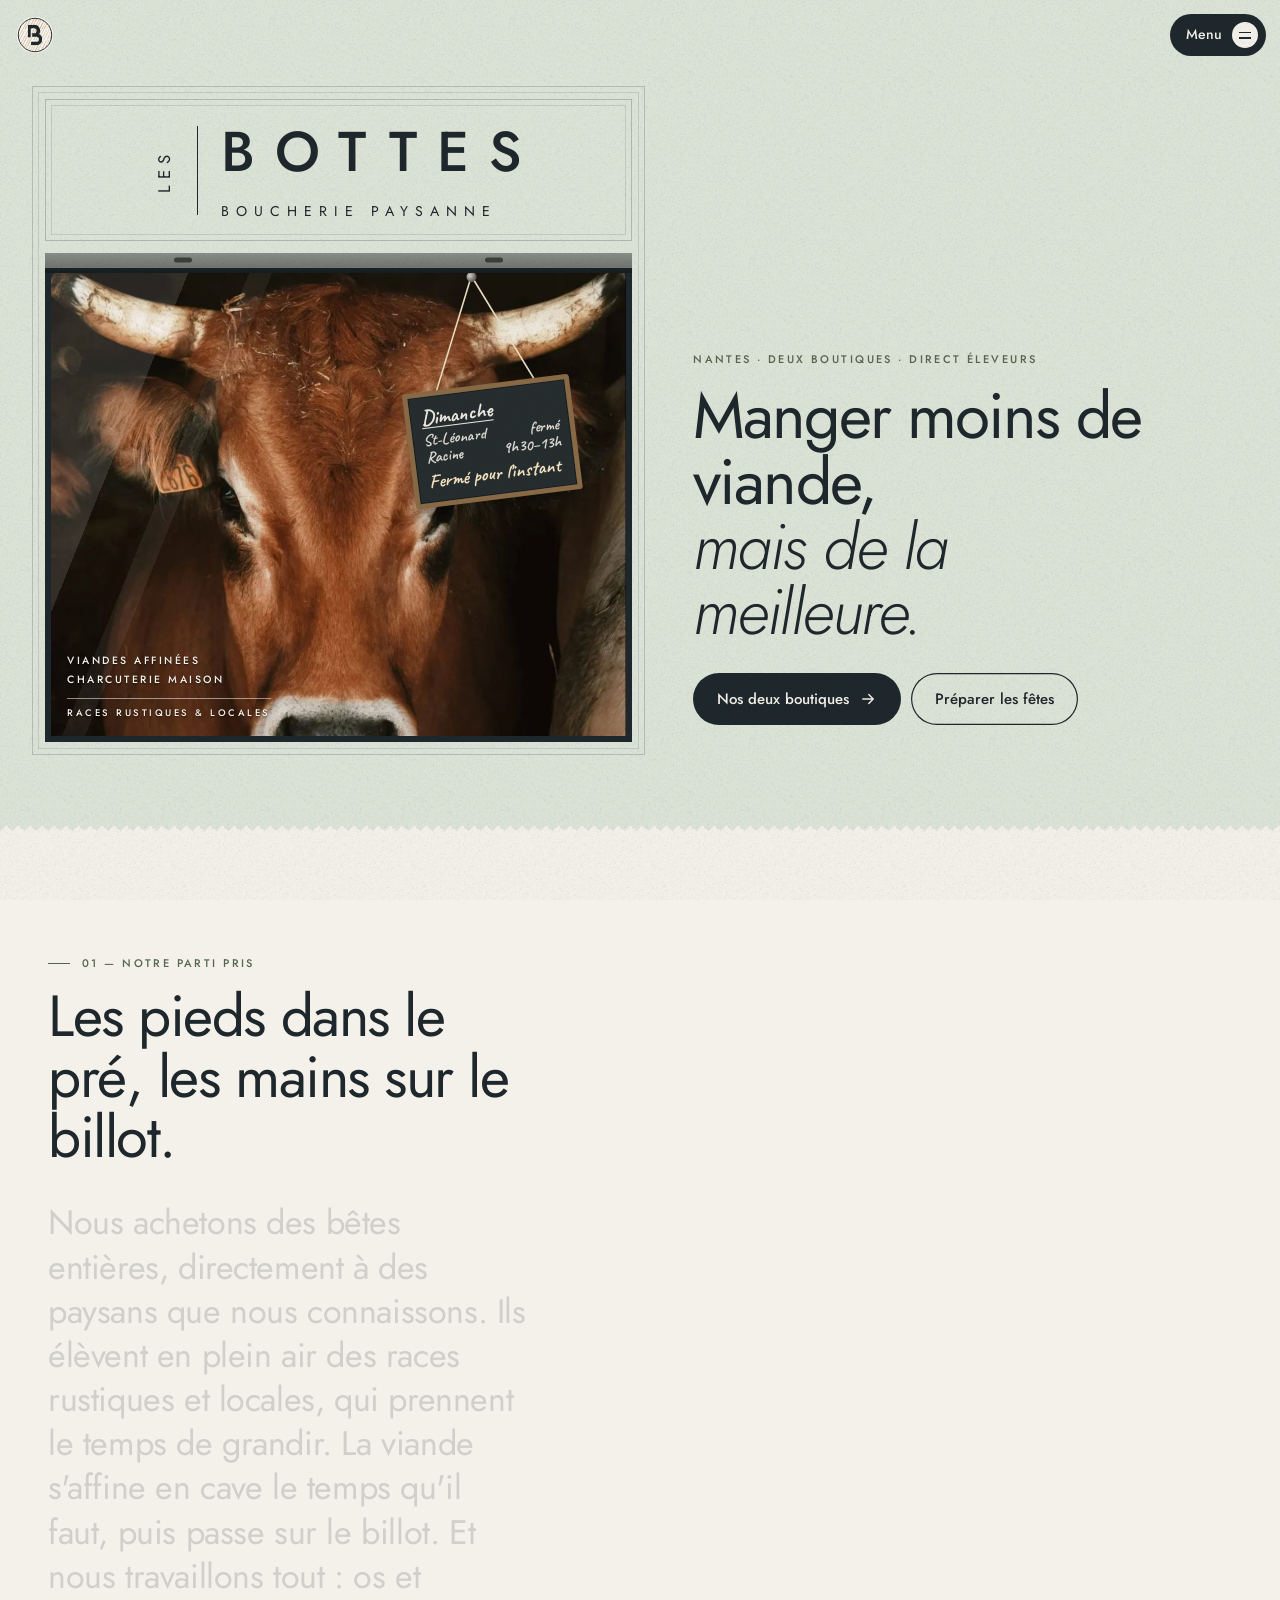
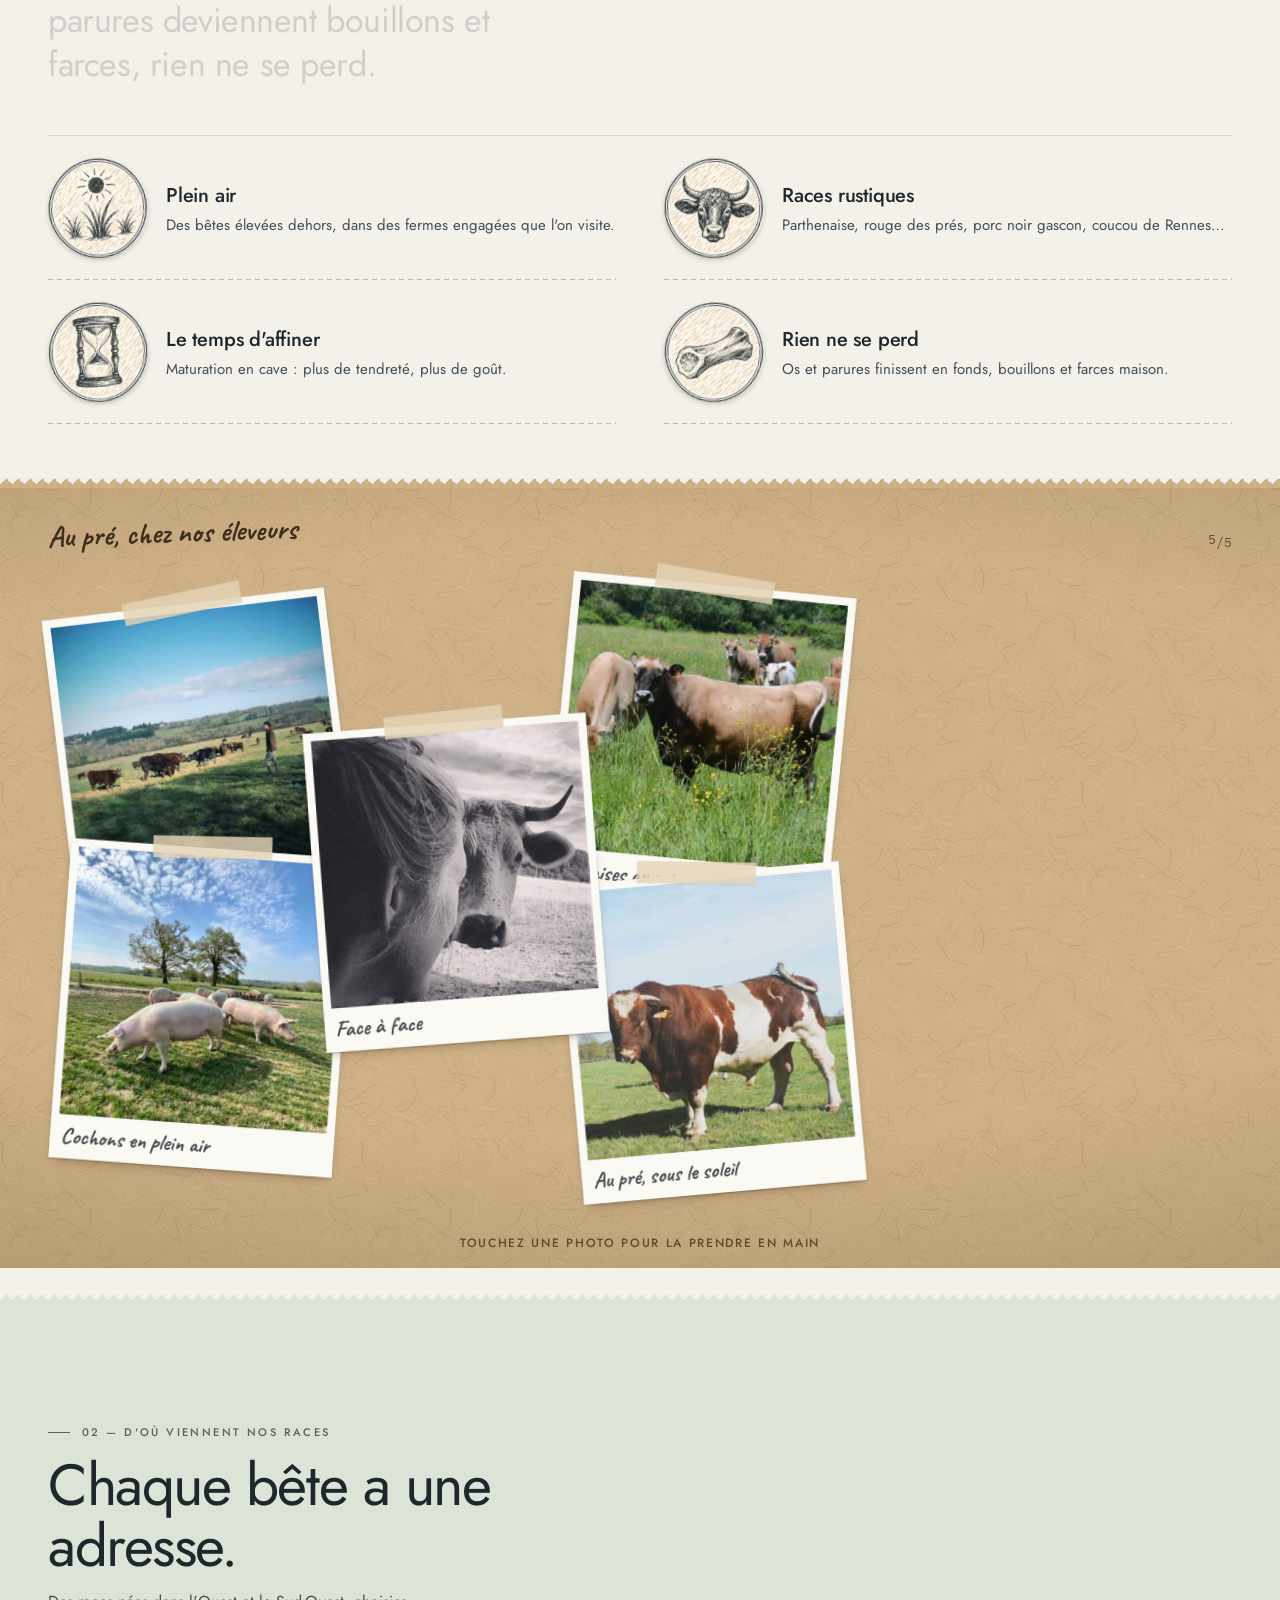
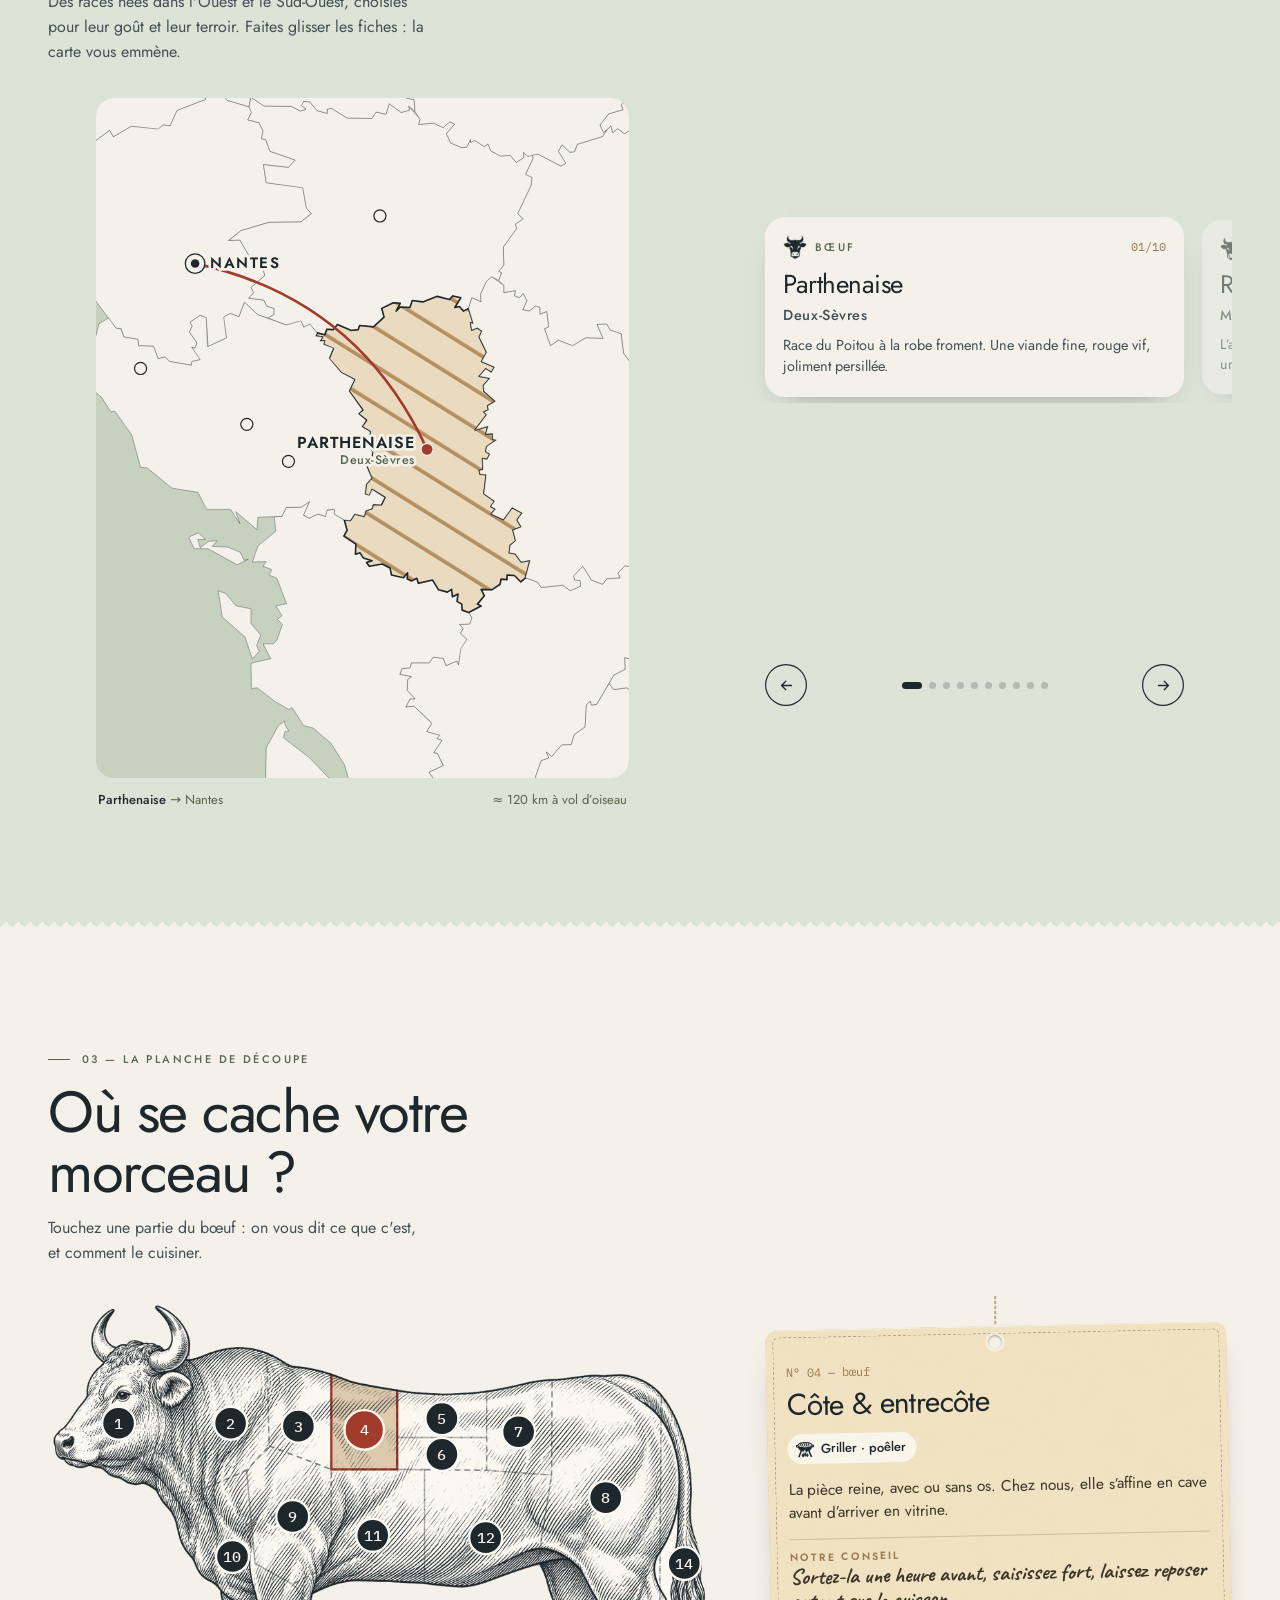
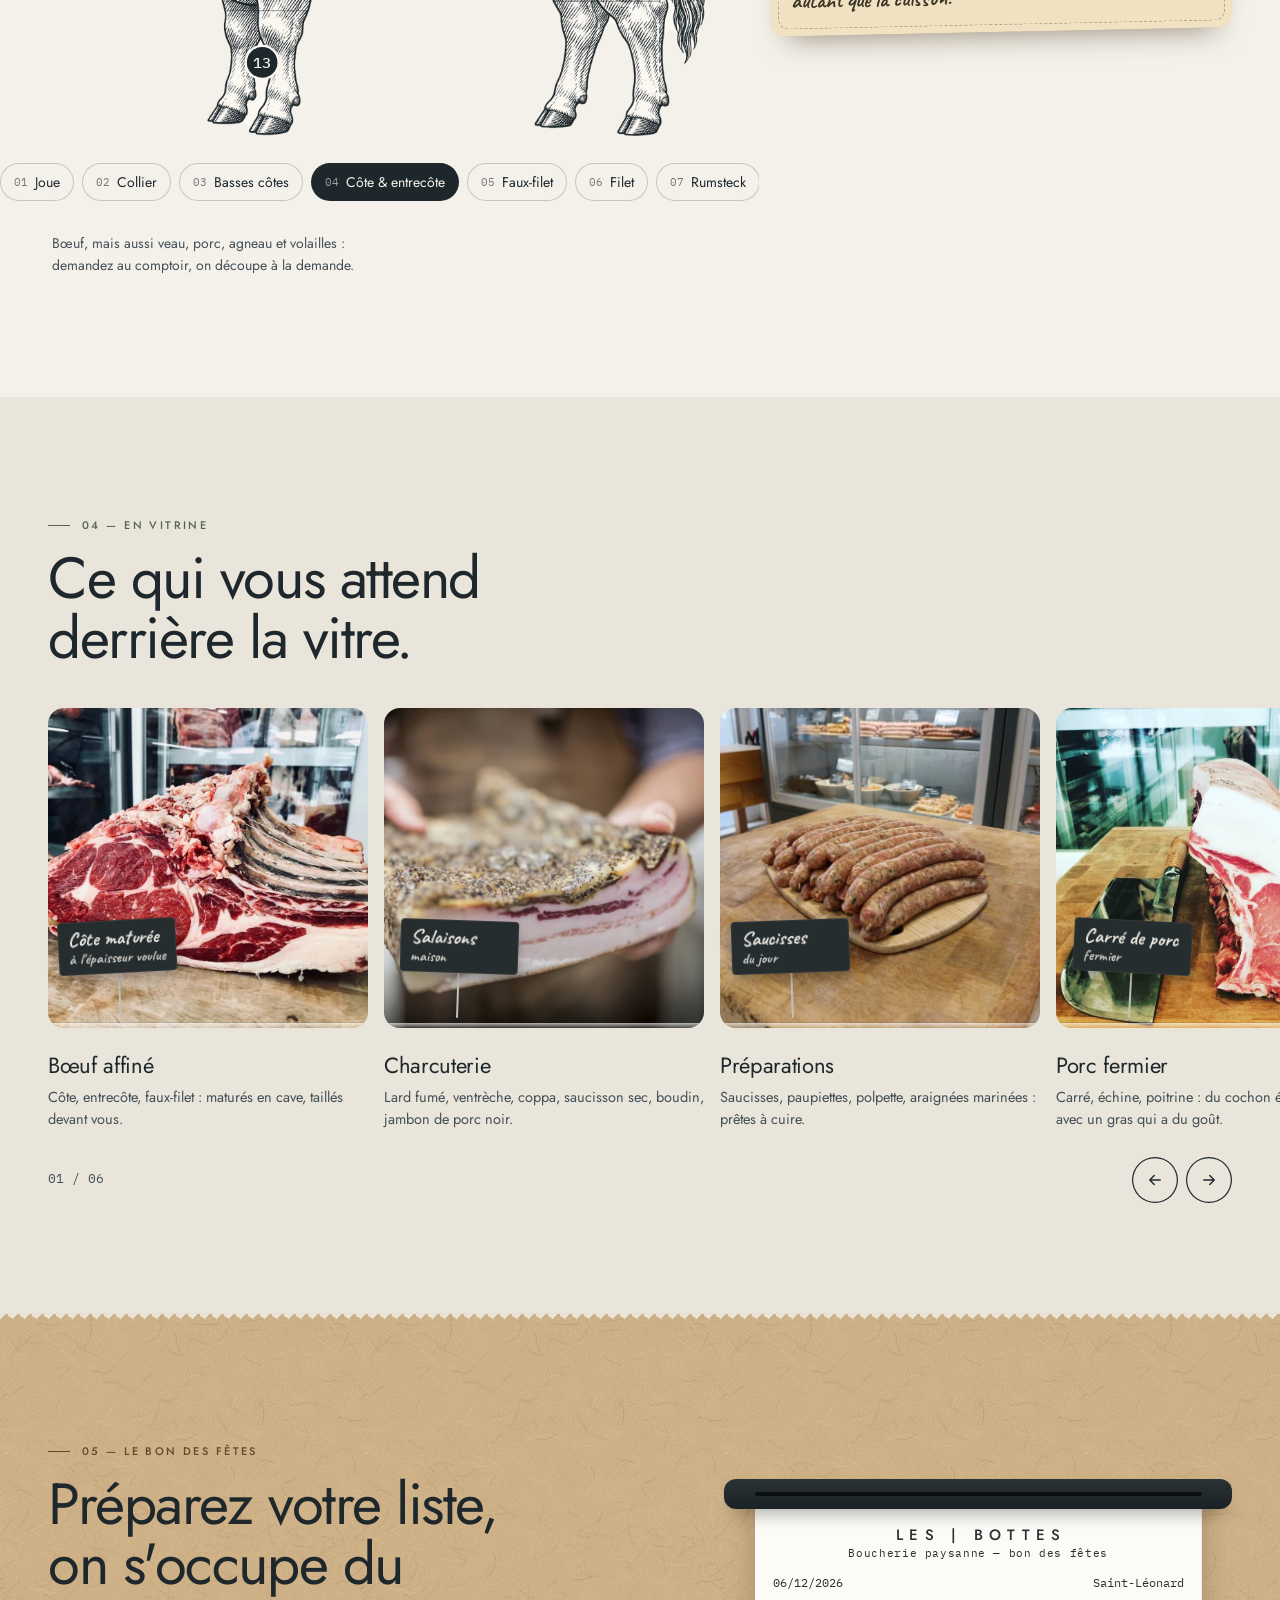
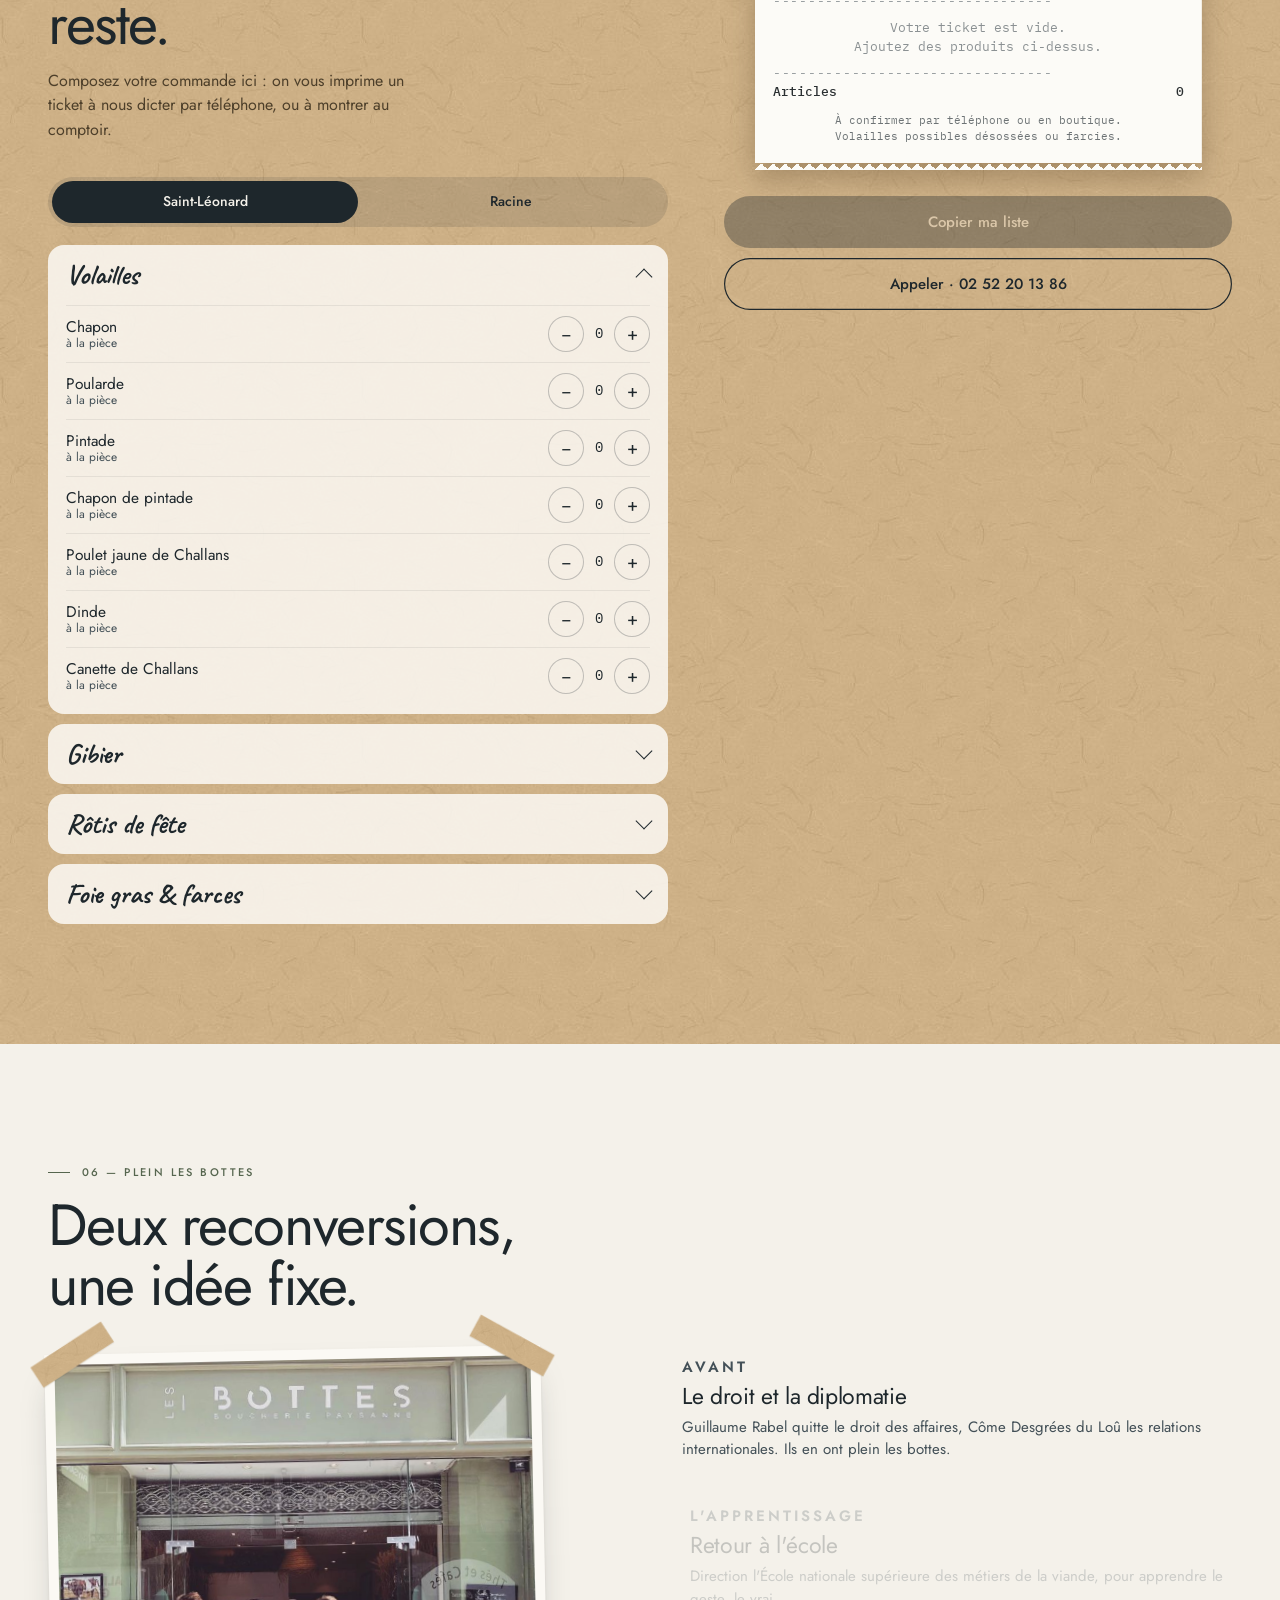
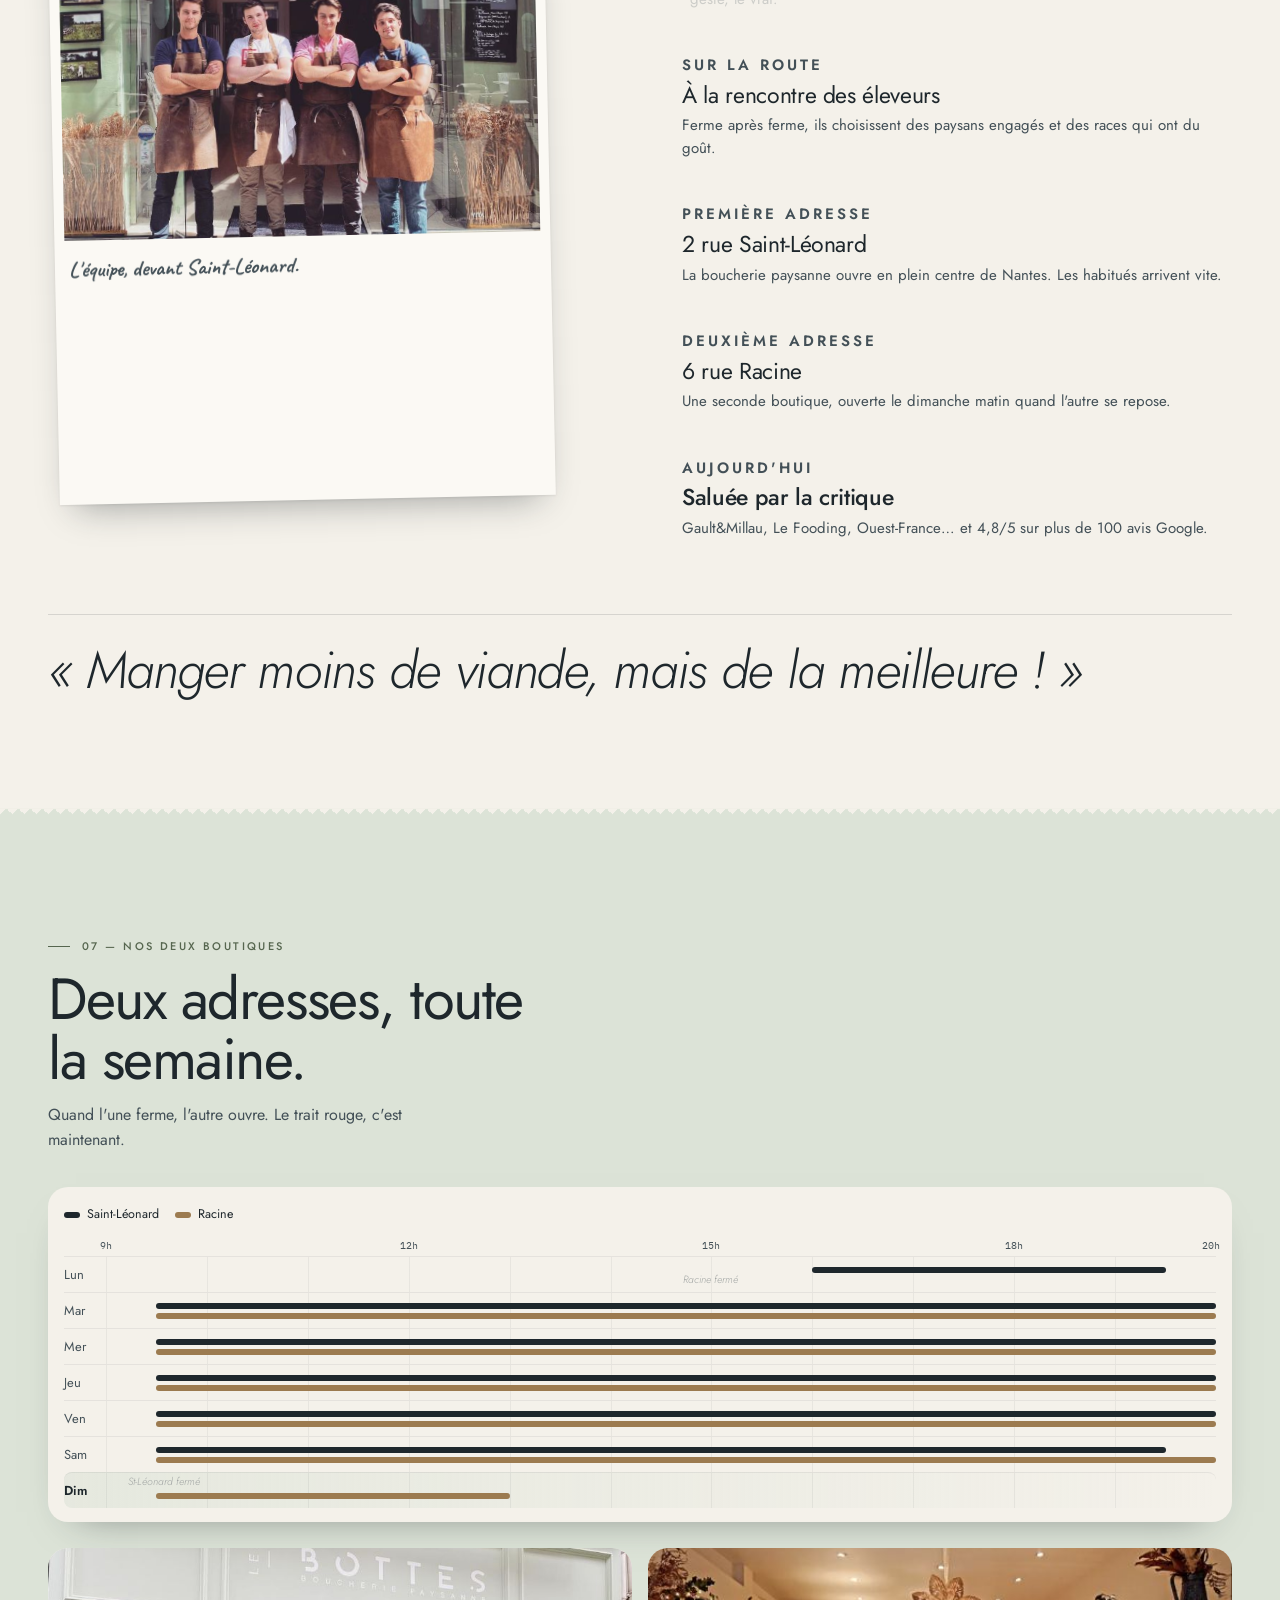
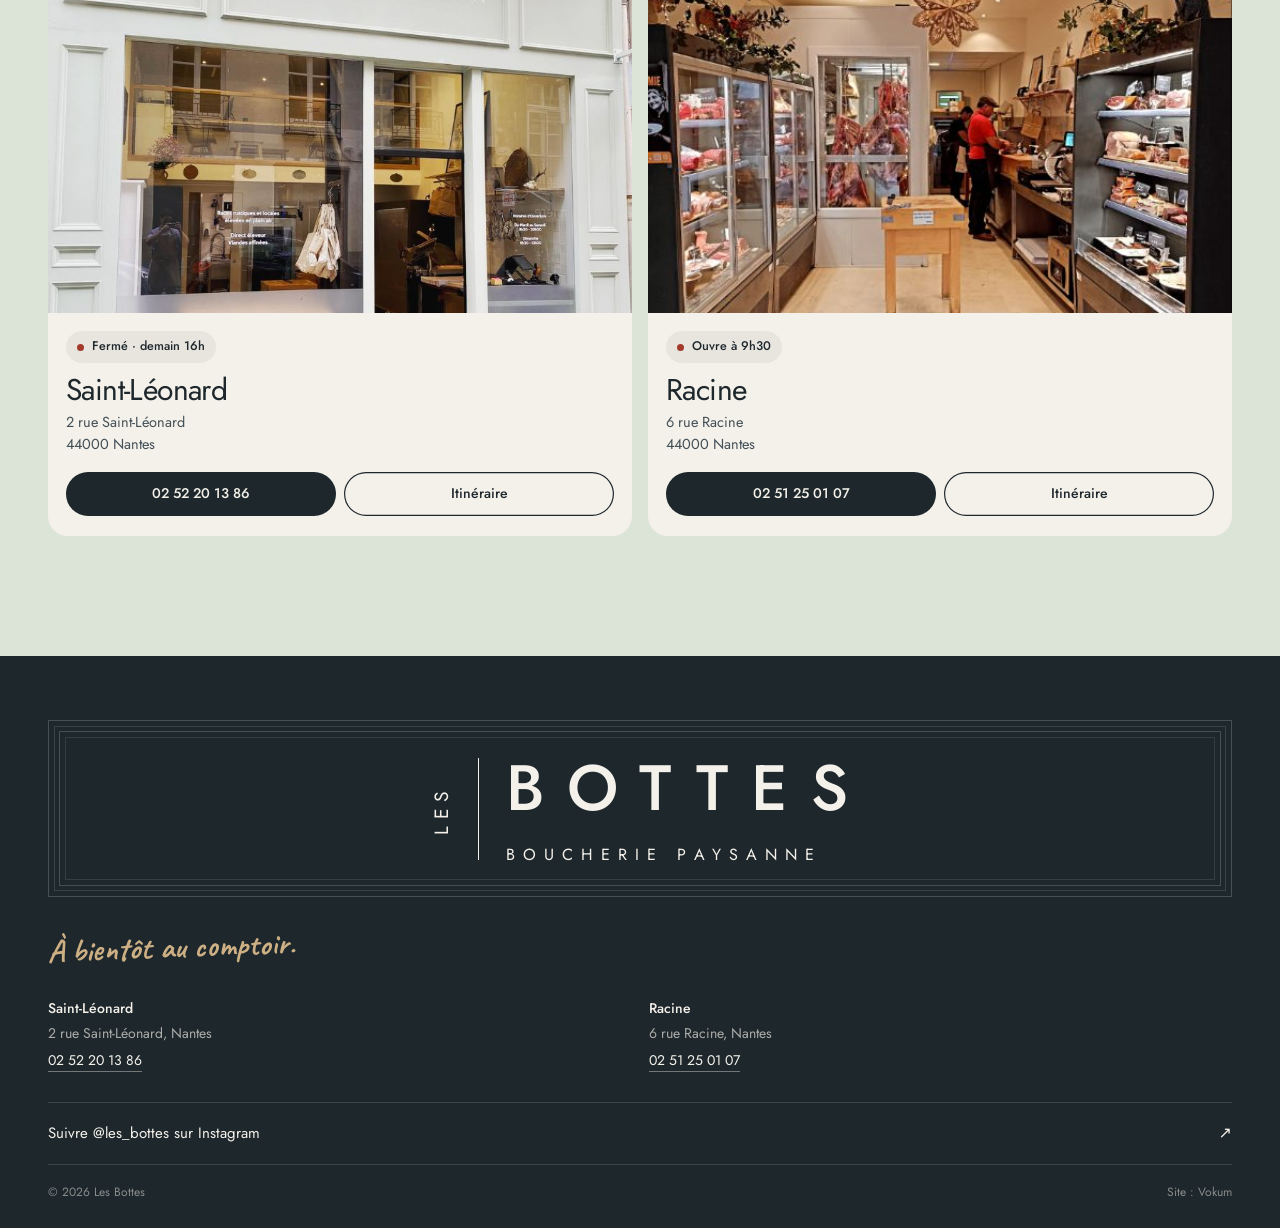
==== index.html @ 991340b1 "Mobile : plus de défilement horizontal, images versionnées, stickers plus grands - Rouleau du menu e" ====
<!DOCTYPE html>
<html lang="fr">
<head>
<meta charset="utf-8">
<meta name="viewport" content="width=device-width, initial-scale=1, viewport-fit=cover">
<title>Les Bottes — Boucherie paysanne à Nantes</title>
<meta name="description" content="Boucherie paysanne à Nantes : races rustiques et locales, élevées en plein air, achetées en direct aux éleveurs. Viandes affinées, charcuterie maison. 2 rue Saint-Léonard & 6 rue Racine.">
<meta name="theme-color" content="#DCE3D7">
<meta property="og:title" content="Les Bottes — Boucherie paysanne à Nantes">
<meta property="og:description" content="Manger moins de viande, mais de la meilleure.">
<link rel="preload" href="fonts/jost-latin-400-normal.woff2" as="font" type="font/woff2" crossorigin>
<link rel="preload" href="fonts/jost-latin-500-normal.woff2" as="font" type="font/woff2" crossorigin>
<link rel="icon" href="data:image/svg+xml,%3Csvg xmlns=%22http://www.w3.org/2000/svg%22 viewBox=%220 0 100 100%22%3E%3Ccircle cx=%2250%22 cy=%2250%22 r=%2247%22 fill=%22%23FBF8F2%22 stroke=%22%231E272C%22 stroke-width=%224%22/%3E%3Cpath transform=%22translate(31 23) scale(.54)%22 fill=%22%231E272C%22 d=%22M0 0H31A28.5 28.5 0 0 1 54.6 45.2A27.4 27.4 0 0 1 69.8 71.8A28.2 28.2 0 0 1 43 100H16V83.3H42A12.5 12.5 0 0 0 42 58.2H21.2V42H30A12.7 12.7 0 0 0 30 16.6H18A4 4 0 0 0 14 20.6V60.4H0Z%22/%3E%3C/svg%3E">
<link rel="stylesheet" href="css/site.css?v=693f03bf">
<script type="application/ld+json">
{"@context":"https://schema.org","@graph":[
{"@type":"ButcherShop","name":"Les Bottes — Saint-Léonard","slogan":"Manger moins de viande, mais de la meilleure !","telephone":"+33252201386","address":{"@type":"PostalAddress","streetAddress":"2 rue Saint-Léonard","postalCode":"44000","addressLocality":"Nantes","addressCountry":"FR"},"sameAs":["https://www.instagram.com/les_bottes/"],
"openingHoursSpecification":[{"@type":"OpeningHoursSpecification","dayOfWeek":"Monday","opens":"16:00","closes":"19:30"},{"@type":"OpeningHoursSpecification","dayOfWeek":["Tuesday","Wednesday","Thursday","Friday"],"opens":"09:30","closes":"20:00"},{"@type":"OpeningHoursSpecification","dayOfWeek":"Saturday","opens":"09:30","closes":"19:30"}]},
{"@type":"ButcherShop","name":"Les Bottes — Racine","telephone":"+33251250107","address":{"@type":"PostalAddress","streetAddress":"6 rue Racine","postalCode":"44000","addressLocality":"Nantes","addressCountry":"FR"},"sameAs":["https://www.instagram.com/les_bottes/"],
"openingHoursSpecification":[{"@type":"OpeningHoursSpecification","dayOfWeek":["Tuesday","Wednesday","Thursday","Friday","Saturday"],"opens":"09:30","closes":"20:00"},{"@type":"OpeningHoursSpecification","dayOfWeek":"Sunday","opens":"09:30","closes":"13:00"}]}
]}
</script>
</head>
<body class="is-wrapped">

<!-- ========== SYMBOLES ========== -->
<svg width="0" height="0" style="position:absolute" aria-hidden="true" focusable="false">
  <defs>
    <symbol id="b-mark" viewBox="0 0 70 100"><path d="M0 0H31A28.5 28.5 0 0 1 54.6 45.2A27.4 27.4 0 0 1 69.8 71.8A28.2 28.2 0 0 1 43 100H16V83.3H42A12.5 12.5 0 0 0 42 58.2H21.2V42H30A12.7 12.7 0 0 0 30 16.6H18A4 4 0 0 0 14 20.6V60.4H0Z"/></symbol>
    <symbol id="boot" viewBox="0 0 40 100"><path d="M20 2C31 2 37 12 37 27C37 41 33 51 31 58L29.5 63H10.5L9 58C7 51 3 41 3 27C3 12 9 2 20 2ZM9 71H31A2 2 0 0 1 33 73V92A6 6 0 0 1 27 98H13A6 6 0 0 1 7 92V73A2 2 0 0 1 9 71Z"/></symbol>
    <pattern id="hatch-kraft" width="7" height="7" patternUnits="userSpaceOnUse" patternTransform="rotate(-58)"><rect width="7" height="7" fill="#EADBC0"/><line x1="0" y1="0" x2="0" y2="7" stroke="#B48F5F" stroke-width="1.6"/></pattern>
    <pattern id="hatch-ink" width="5" height="5" patternUnits="userSpaceOnUse" patternTransform="rotate(-58)"><line x1="0" y1="0" x2="0" y2="5" stroke="#1E272C" stroke-width=".8" opacity=".35"/></pattern>
  </defs>
</svg>

<!-- ========== OUVERTURE : le paquet ficelé ========== -->
<div class="pack" id="pack" aria-hidden="true">
  <div class="pack__flap pack__flap--l"><div class="pack__face">
    <div class="pack__twine-h"><svg viewBox="0 0 100 2" preserveAspectRatio="none"><line x1="0" y1="1" x2="100" y2="1" pathLength="1"/></svg></div>
    <div class="pack__print">
      <div class="sticker sticker--pack"><svg viewBox="0 0 200 200"><circle class="sticker__bg" cx="100" cy="100" r="96"/><g data-hatch="sticker"></g><circle class="sticker__ring" cx="100" cy="100" r="88"/><use href="#b-mark" x="62" y="46" width="76" height="108" class="sticker__b"/></svg></div>
      <p class="pack__stamp">Boucherie paysanne · Nantes</p>
    </div>
  </div></div>
  <div class="pack__flap pack__flap--r"><div class="pack__face">
    <div class="pack__twine-h"><svg viewBox="0 0 100 2" preserveAspectRatio="none"><line x1="0" y1="1" x2="100" y2="1" pathLength="1"/></svg></div>
    <div class="pack__print">
      <div class="sticker sticker--pack"><svg viewBox="0 0 200 200"><circle class="sticker__bg" cx="100" cy="100" r="96"/><g data-hatch="sticker"></g><circle class="sticker__ring" cx="100" cy="100" r="88"/><use href="#b-mark" x="62" y="46" width="76" height="108" class="sticker__b"/></svg></div>
      <p class="pack__stamp">Boucherie paysanne · Nantes</p>
    </div>
  </div></div>
  <div class="pack__twine-v pack__twine-v--t"><svg viewBox="0 0 2 100" preserveAspectRatio="none"><line x1="1" y1="0" x2="1" y2="100" pathLength="1"/></svg></div>
  <div class="pack__twine-v pack__twine-v--b"><svg viewBox="0 0 2 100" preserveAspectRatio="none"><line x1="1" y1="0" x2="1" y2="100" pathLength="1"/></svg></div>
  <button class="pack__skip" type="button">Ouvrir</button>
</div>

<!-- ========== HEADER ========== -->
<header class="top" id="top">
  <a class="top__brand" href="#accueil" aria-label="Les Bottes — retour en haut">
    <span class="sticker sticker--top"><svg viewBox="0 0 200 200" aria-hidden="true"><circle class="sticker__bg" cx="100" cy="100" r="96"/><g data-hatch="mini"></g><circle class="sticker__ring" cx="100" cy="100" r="88"/><use href="#b-mark" x="62" y="46" width="76" height="108" class="sticker__b"/></svg></span>
    <span class="top__name">Les&nbsp;Bottes</span>
  </a>
  <button class="top__menu" id="menuBtn" type="button" aria-expanded="false" aria-controls="menu">
    <span class="top__menu-label" data-open="Menu" data-close="Fermer">Menu</span>
    <span class="top__menu-icon" aria-hidden="true"><i></i><i></i></span>
  </button>
</header>

<!-- ========== MENU : rouleau de papier boucher ========== -->
<div class="roll" id="menu" aria-hidden="true" inert>
  <div class="roll__sheet">
    <nav class="roll__nav" aria-label="Sections">
      <p class="roll__title">Au menu</p>
      <ol class="roll__list">
        <li><a href="#parti-pris"><span>Notre parti pris</span><i aria-hidden="true"></i><em>01</em></a></li>
        <li><a href="#races"><span>D'où viennent nos races</span><i aria-hidden="true"></i><em>02</em></a></li>
        <li><a href="#decoupe"><span>La planche de découpe</span><i aria-hidden="true"></i><em>03</em></a></li>
        <li><a href="#vitrine"><span>En vitrine</span><i aria-hidden="true"></i><em>04</em></a></li>
        <li><a href="#fetes"><span>Le bon des fêtes</span><i aria-hidden="true"></i><em>05</em></a></li>
        <li><a href="#histoire"><span>Plein les bottes</span><i aria-hidden="true"></i><em>06</em></a></li>
        <li><a href="#boutiques"><span>Nos deux boutiques</span><i aria-hidden="true"></i><em>07</em></a></li>
      </ol>
    </nav>
    <div class="roll__shops">
      <a href="tel:+33252201386"><small>2 rue Saint-Léonard</small><strong>02 52 20 13 86</strong></a>
      <a href="tel:+33251250107"><small>6 rue Racine</small><strong>02 51 25 01 07</strong></a>
    </div>
    <a class="roll__insta" href="https://www.instagram.com/les_bottes/" target="_blank" rel="noopener">Instagram · @les_bottes</a>
  </div>
  <div class="roll__cyl" aria-hidden="true"></div>
</div>

<main>

<!-- ========== HERO : la façade ========== -->
<section class="facade" id="accueil" aria-label="Accueil">
  <div class="facade__frame">
    <div class="sign" aria-hidden="false">
      <h1 class="sign__word">
        <span class="sign__les">Les</span>
        <span class="sign__bar" aria-hidden="true"></span>
        <span class="sign__main">
          <span class="sign__bottes">Bottes</span>
          <span class="sign__sub">Boucherie paysanne</span>
        </span>
      </h1>
    </div>

    <div class="shopwin">
      <div class="shopwin__box" aria-hidden="true"></div>
      <div class="shopwin__glass">
        <img class="shopwin__photo" src="img/vache.jpg?v=d0be4e91" alt="Une vache rustique, de face, élevée par l'un de nos paysans" width="1000" height="1000" fetchpriority="high">
        <p class="shopwin__vinyl" aria-hidden="true"><span>Viandes affinées</span><span>Charcuterie maison</span><span>Races rustiques &amp; locales</span></p>
        <div class="hang" id="hang" role="button" tabindex="0" aria-label="Ardoise : horaires du jour">
          <svg class="hang__string" viewBox="0 0 100 60" preserveAspectRatio="none" aria-hidden="true"><path d="M50 0 L12 60 M50 0 L88 60"/></svg>
          <div class="hang__nail" aria-hidden="true"></div>
          <div class="slate-sm">
            <p class="slate-sm__day" data-today>Aujourd'hui</p>
            <p class="slate-sm__row"><span>St-Léonard</span><span data-today-hours="leonard">—</span></p>
            <p class="slate-sm__row"><span>Racine</span><span data-today-hours="racine">—</span></p>
            <p class="slate-sm__state" data-open-state>—</p>
          </div>
        </div>
      </div>
      <div class="shopwin__shutter" aria-hidden="true"><span></span></div>
    </div>
  </div>

  <div class="facade__copy">
    <p class="facade__kicker">Nantes · deux boutiques · direct éleveurs</p>
    <p class="facade__claim">Manger moins de viande, <em>mais de la meilleure.</em></p>
    <div class="facade__ctas">
      <a class="btn btn--ink" href="#boutiques">Nos deux boutiques<svg viewBox="0 0 24 24" aria-hidden="true"><path d="M5 12h14M13 6l6 6-6 6"/></svg></a>
      <a class="btn btn--ghost" href="#fetes">Préparer les fêtes</a>
    </div>
  </div>
</section>

<!-- ========== 01 PARTI PRIS ========== -->
<section class="pledge edge-zig" id="parti-pris">
  <header class="head">
    <p class="head__num">01 — Notre parti pris</p>
    <h2 class="head__title">Les pieds dans le pré, les mains sur le billot.</h2>
  </header>

  <p class="read" data-read>
    Nous achetons des <mark>bêtes entières</mark>, directement à des paysans que nous connaissons. Ils élèvent <mark>en plein air</mark> des races rustiques et locales, qui prennent le temps de grandir. La viande s'affine en cave le temps qu'il faut, puis passe sur le billot. Et nous travaillons tout : os et parures deviennent bouillons et farces, <mark>rien ne se perd</mark>.
  </p>

  <ul class="pledge__grid">
    <li class="pledge__item pledge__item--air" style="--r:-5deg">
      <span class="stk" aria-hidden="true"><img class="stk__disc" src="img/stk-air-disc.webp?v=956b2466" alt="" width="240" height="240" loading="lazy"><img class="stk__ink" src="img/stk-air-ink.webp?v=f38bc2f0" alt="" width="240" height="240" loading="lazy"></span>
      <div class="pledge__txt"><h3>Plein air</h3><p>Des bêtes élevées dehors, dans des fermes engagées que l'on visite.</p></div>
    </li>
    <li class="pledge__item pledge__item--race" style="--r:4deg">
      <span class="stk" aria-hidden="true"><img class="stk__disc" src="img/stk-race-disc.webp?v=7f592c6c" alt="" width="240" height="240" loading="lazy"><img class="stk__ink" src="img/stk-race-ink.webp?v=6c8de1ce" alt="" width="240" height="240" loading="lazy"></span>
      <div class="pledge__txt"><h3>Races rustiques</h3><p>Parthenaise, rouge des prés, porc noir gascon, coucou de Rennes…</p></div>
    </li>
    <li class="pledge__item pledge__item--temps" style="--r:-3deg">
      <span class="stk" aria-hidden="true"><img class="stk__disc" src="img/stk-temps-disc.webp?v=b183fb4f" alt="" width="240" height="240" loading="lazy"><img class="stk__ink" src="img/stk-temps-ink.webp?v=b2fd125c" alt="" width="240" height="240" loading="lazy"></span>
      <div class="pledge__txt"><h3>Le temps d'affiner</h3><p>Maturation en cave : plus de tendreté, plus de goût.</p></div>
    </li>
    <li class="pledge__item pledge__item--os" style="--r:6deg">
      <span class="stk" aria-hidden="true"><img class="stk__disc" src="img/stk-os-disc.webp?v=ecf792f1" alt="" width="240" height="240" loading="lazy"><img class="stk__ink" src="img/stk-os-ink.webp?v=5294bb3c" alt="" width="240" height="240" loading="lazy"></span>
      <div class="pledge__txt"><h3>Rien ne se perd</h3><p>Os et parures finissent en fonds, bouillons et farces maison.</p></div>
    </li>
  </ul>

  <div class="album edge-zig edge-zig--kraft" id="album" aria-label="Au pré, chez nos éleveurs">
    <div class="album__pin">
      <div class="album__table">
        <div class="album__head">
          <p class="album__label">Au pré, chez nos éleveurs</p>
          <p class="album__count" aria-hidden="true"><span id="albumN">0</span>/5</p>
        </div>
        <div class="album__pile" id="albumPile">
        <figure class="snap" data-i="0"><div class="snap__body"><span class="snap__tape" aria-hidden="true"></span><img src="img/eleveur.jpg?v=853e9825" alt="Un éleveur au milieu de son troupeau" loading="lazy" width="655" height="655"><figcaption>La tournée des fermes</figcaption></div></figure>
        <figure class="snap" data-i="1"><div class="snap__body"><span class="snap__tape" aria-hidden="true"></span><img src="img/jersiaise.jpg?v=1fceaae1" alt="Vaches jersiaises dans un pré fleuri" loading="lazy" width="655" height="655"><figcaption>Jersiaises au printemps</figcaption></div></figure>
        <figure class="snap" data-i="2"><div class="snap__body"><span class="snap__tape" aria-hidden="true"></span><img src="img/cochons.jpg?v=2c2fdcb7" alt="Cochons élevés en plein air" loading="lazy" width="655" height="655"><figcaption>Cochons en plein air</figcaption></div></figure>
        <figure class="snap" data-i="3"><div class="snap__body"><span class="snap__tape" aria-hidden="true"></span><img src="img/taureau.jpg?v=55eb9aeb" alt="Un taureau au pré" loading="lazy" width="655" height="655"><figcaption>Au pré, sous le soleil</figcaption></div></figure>
        <figure class="snap" data-i="4"><div class="snap__body"><span class="snap__tape" aria-hidden="true"></span><img src="img/nb.jpg?v=9af9c0ba" alt="Face à face avec une vache, en noir et blanc" loading="lazy" width="655" height="655"><figcaption>Face à face</figcaption></div></figure>
        </div>
        <p class="album__hint" id="albumHint">Touchez une photo pour la prendre en main</p>
      </div>
    </div>
  </div>
</section>

<!-- ========== 02 ORIGINES ========== -->
<section class="origins edge-zig edge-zig--sage" id="races">
  <header class="head">
    <p class="head__num">02 — D'où viennent nos races</p>
    <h2 class="head__title">Chaque bête a une adresse.</h2>
    <p class="head__lead">Des races nées dans l'Ouest et le Sud-Ouest, choisies pour leur goût et leur terroir. Faites glisser les fiches : la carte vous emmène.</p>
  </header>

  <div class="origins__stage">
    <div class="origins__map">
      <svg viewBox="-6 78 300 440" preserveAspectRatio="xMidYMid slice" class="map" id="map" aria-hidden="true">
        <g class="map__cam" id="mapCam">
          <path class="map__dep" data-d="09" d="M250.9 502.9 249.5 497.8 252.0 496.8 251.6 495.3 255.8 494.5 257.7 492.4 256.2 491.5 255.9 488.9 257.1 488.3 256.4 487.7 256.8 486.5 258.4 487.3 259.0 484.7 260.4 485.4 261.9 484.2 264.7 485.5 266.1 488.1 267.7 487.8 267.6 486.8 269.3 486.1 268.1 484.6 265.7 483.8 266.5 482.3 270.1 482.2 272.5 480.7 272.3 479.1 269.0 477.9 268.9 476.6 270.6 475.0 272.3 475.3 272.4 476.6 274.6 478.6 274.1 480.2 276.2 481.2 276.9 480.1 277.9 480.4 277.4 476.4 278.3 476.5 278.3 477.7 279.5 477.2 280.2 478.6 280.5 477.4 283.2 478.5 283.2 479.6 284.7 477.0 285.4 477.5 286.9 480.2 286.3 482.4 289.3 484.4 292.1 484.7 292.1 483.9 292.3 484.8 293.3 484.6 293.7 486.4 294.8 485.4 296.2 486.1 296.8 489.1 295.9 489.2 295.9 490.1 297.7 491.1 297.0 492.5 297.7 492.8 297.7 494.8 298.6 495.1 296.5 495.0 295.5 496.4 297.5 496.9 297.7 500.3 293.1 501.3 292.5 503.2 294.0 503.8 295.3 505.7 294.7 506.6 296.1 507.8 301.8 507.0 305.4 510.1 305.1 512.0 298.2 512.1 297.2 514.5 295.5 515.2 294.1 514.7 292.8 516.6 289.4 517.0 289.7 516.2 286.9 516.1 287.3 514.6 281.6 514.0 279.6 512.4 276.7 512.6 276.6 514.7 274.9 515.3 273.0 510.6 271.3 509.7 271.6 508.8 267.3 509.0 266.4 508.3 263.8 509.4 260.1 504.9 256.1 505.0 255.1 503.9 253.7 504.9Z"><title>Ariège</title></path><path class="map__dep" data-d="11" d="M299.5 468.2 300.5 468.5 301.3 470.5 305.3 469.3 307.2 471.2 307.5 468.5 309.0 466.8 310.0 467.9 311.0 467.6 314.7 469.3 318.0 468.1 322.0 469.1 322.9 470.0 321.6 470.6 320.7 473.3 322.6 474.1 323.9 476.8 326.3 475.9 326.9 474.6 327.6 477.4 330.4 478.3 332.2 475.5 331.8 474.8 334.4 474.2 334.3 471.3 335.3 472.2 335.3 474.4 337.6 475.3 340.0 474.8 340.3 477.4 342.1 477.1 343.1 478.2 345.7 478.3 346.3 479.2 347.8 478.8 349.8 480.9 345.5 485.9 342.5 491.8 341.4 496.4 342.4 497.6 341.6 502.1 334.2 497.6 331.0 498.8 328.9 502.3 319.1 501.4 312.3 502.0 311.6 502.9 312.5 504.2 313.0 508.4 310.7 509.8 309.3 509.4 306.3 512.7 305.1 512.0 305.4 510.1 301.8 507.0 296.1 507.8 294.7 506.6 295.3 505.7 294.0 503.8 292.5 503.2 293.1 501.3 297.7 500.3 297.5 496.9 295.5 496.4 296.5 495.0 298.6 495.1 297.7 494.8 297.7 492.8 297.0 492.5 297.7 491.1 295.9 490.1 295.9 489.2 296.8 489.1 296.2 486.1 294.8 485.4 293.7 486.4 293.3 484.6 292.3 484.8 292.1 483.9 292.1 484.7 289.3 484.4 286.3 482.4 286.9 480.2 285.4 477.5 286.1 475.7 287.3 475.2 286.8 473.6 290.5 473.6 290.0 470.7 291.1 470.5 290.7 469.7 291.7 469.4 292.2 467.8 294.3 470.6 294.9 469.1 296.4 468.8 297.8 469.8 299.9 468.9Z"><title>Aude</title></path><path class="map__dep" data-d="12" d="M306.9 400.3 307.6 399.9 307.2 398.4 310.5 397.3 311.8 397.1 312.9 398.9 318.4 398.3 319.0 396.1 321.5 394.3 321.1 392.3 323.2 390.1 323.4 386.9 328.9 381.3 330.4 383.1 330.4 386.3 331.7 385.2 334.0 385.3 335.2 390.2 336.5 390.0 337.2 391.1 336.1 391.8 337.1 392.8 337.2 396.6 343.4 403.6 342.6 406.9 345.8 410.6 344.8 415.0 346.2 418.1 344.9 419.5 344.8 420.8 346.1 420.0 346.5 421.8 347.6 421.5 349.4 422.6 348.3 425.0 352.1 424.0 354.8 424.4 355.2 426.1 353.7 426.8 353.1 429.7 350.7 430.6 352.0 432.0 353.4 431.4 354.4 433.1 355.9 432.6 358.5 434.6 356.7 437.7 354.7 438.8 354.7 440.9 354.1 442.0 350.8 442.0 349.6 443.8 350.1 445.7 348.4 446.7 342.5 445.4 341.9 447.3 342.9 449.2 342.0 450.5 342.3 453.5 339.2 452.6 337.1 453.4 336.2 450.8 334.4 450.9 332.5 449.6 329.1 451.5 325.6 449.9 321.6 444.8 322.4 443.0 321.1 442.1 321.2 440.2 319.1 439.1 320.4 437.2 319.1 436.7 317.4 433.0 315.3 432.7 314.4 430.5 312.1 428.8 311.0 429.1 309.5 427.4 308.2 428.2 305.9 428.0 308.1 426.6 306.3 426.6 304.2 424.3 302.6 424.8 302.3 425.9 302.3 425.1 300.5 425.0 300.8 426.0 297.9 427.3 298.3 426.8 297.3 425.6 296.1 425.5 295.8 426.3 295.5 425.1 294.6 425.3 293.8 424.0 294.9 423.7 295.6 421.8 296.4 421.9 297.1 420.2 292.9 419.1 293.4 418.4 292.5 417.5 294.7 415.4 292.8 413.1 293.1 411.6 292.1 410.9 291.7 408.2 293.5 408.0 293.7 406.8 294.9 407.8 294.7 406.8 300.7 402.2 301.0 403.3 301.8 402.0 303.8 403.0 305.7 401.5 306.5 402.1Z"><title>Aveyron</title></path><path class="map__dep" data-d="14" d="M227.6 107.6 227.8 111.5 228.8 113.5 227.6 115.0 228.7 116.3 228.1 117.1 228.8 117.4 230.3 116.2 231.2 117.0 231.2 118.3 228.6 119.3 231.7 121.7 231.3 125.3 233.3 126.1 231.9 128.3 232.7 130.3 231.7 130.1 230.5 131.7 233.8 133.8 232.5 138.2 230.9 136.8 229.2 138.6 228.0 137.8 226.8 138.2 226.8 137.1 225.5 137.5 224.9 138.8 223.5 138.6 221.7 139.8 220.5 138.1 218.6 139.0 217.5 141.2 215.0 142.2 215.0 143.1 214.1 142.8 212.4 145.1 210.1 144.6 209.1 145.4 210.0 146.6 207.3 145.0 202.6 144.0 201.6 144.1 200.9 146.2 199.7 145.4 200.3 144.6 199.2 144.8 198.3 143.2 196.8 143.3 191.5 145.7 188.4 145.9 188.5 145.1 186.5 144.7 186.0 145.3 186.9 146.2 185.6 147.6 183.0 148.4 180.4 150.6 181.1 149.4 178.6 150.4 175.8 148.3 174.9 149.3 170.3 149.0 169.5 146.7 167.1 145.9 169.7 142.7 170.8 143.2 172.9 140.9 172.8 139.6 170.5 139.9 171.4 137.7 173.8 138.2 176.0 137.2 177.7 134.3 179.5 133.1 178.2 132.0 179.1 130.7 178.7 127.6 176.9 128.5 178.4 126.8 175.4 124.7 176.8 124.6 177.3 122.9 178.4 122.3 176.8 120.3 174.8 122.9 170.5 120.2 168.1 117.9 168.7 117.3 167.9 115.4 169.0 114.4 168.8 112.2 170.6 110.3 175.8 109.9 181.1 112.4 198.9 114.0 206.0 117.2 215.2 114.5 220.5 109.6Z"><title>Calvados</title></path><path class="map__dep" data-d="16" d="M223.3 313.2 225.9 314.1 226.7 315.3 231.4 314.8 233.0 316.0 235.2 315.0 235.1 313.8 233.9 313.7 233.7 312.8 235.7 310.7 237.6 313.7 240.0 314.6 240.9 313.4 243.8 313.2 243.3 312.2 244.8 310.6 247.9 311.1 248.9 310.6 249.5 311.2 248.9 311.7 249.9 313.1 249.0 315.8 250.9 317.8 251.9 316.9 253.7 318.3 254.3 321.4 250.9 323.8 249.0 322.9 249.6 325.9 247.7 331.3 244.8 330.5 244.9 333.0 242.4 334.3 238.7 340.6 237.6 340.8 237.3 339.9 236.5 340.7 236.2 345.5 233.9 347.1 233.2 349.3 231.1 349.4 229.0 351.9 227.8 350.9 228.4 352.2 226.7 352.8 225.5 356.2 226.3 360.5 224.5 360.9 223.8 362.4 222.5 362.6 222.5 363.9 220.9 365.8 219.4 364.6 217.5 364.6 215.4 366.7 215.4 364.5 213.6 363.4 210.5 363.3 210.7 360.9 209.2 361.0 208.7 360.0 207.1 360.0 206.1 359.0 204.6 360.4 203.4 359.8 203.7 357.5 204.9 357.8 205.1 356.7 203.6 357.0 202.4 355.3 205.5 353.8 204.2 351.2 203.4 351.1 205.2 348.4 204.1 348.0 204.7 347.3 201.9 346.5 203.0 344.7 202.4 344.0 199.2 341.0 197.4 341.2 198.3 339.4 199.4 339.4 197.7 337.6 197.8 335.2 198.6 334.6 196.1 334.1 196.6 332.8 198.3 332.7 198.6 331.6 202.5 331.6 203.3 330.4 205.5 330.6 206.1 332.2 208.5 331.2 208.8 332.0 209.2 328.5 210.6 326.5 209.2 325.2 209.8 324.2 209.0 323.3 211.2 323.2 211.7 321.8 211.0 320.7 213.7 319.3 212.9 318.9 214.4 317.1 213.7 315.7 216.0 315.8 217.8 314.6 218.0 313.5 219.3 313.6 219.3 312.6 220.9 312.7 222.3 314.1Z"><title>Charente</title></path><path class="map__dep" data-d="17" d="M156.8 316.0 158.4 316.6 160.7 319.3 163.9 319.9 163.9 323.1 166.0 325.6 165.1 327.9 165.7 329.1 164.2 330.8 162.6 326.0 157.7 321.7ZM152.5 303.5 154.1 304.9 152.4 304.9 152.9 306.7 154.7 305.3 156.6 305.2 155.5 306.4 159.0 306.6 161.6 307.7 162.4 309.4 163.3 309.2 160.9 310.4 154.6 306.9 151.6 306.9 150.4 304.4ZM168.9 300.0 170.6 299.9 171.5 298.0 174.8 297.9 176.6 296.7 175.3 299.7 176.5 300.3 178.4 299.4 180.0 299.9 180.3 298.6 182.0 298.4 181.9 299.4 184.1 300.7 184.7 302.9 184.0 304.2 186.6 305.9 186.5 308.1 187.5 307.9 188.2 308.9 190.1 309.5 188.9 309.9 189.5 310.7 192.3 310.2 194.0 311.1 194.3 312.6 196.9 313.2 197.8 312.1 197.7 313.4 198.6 313.9 199.8 313.4 200.2 314.5 203.2 313.7 204.5 315.8 206.4 316.3 207.3 315.7 207.5 317.4 208.7 316.7 208.5 318.3 209.5 318.9 209.6 320.2 211.0 320.7 211.7 321.9 211.2 323.2 209.0 323.3 209.8 324.2 209.2 325.2 210.6 326.5 209.3 328.6 208.8 332.0 208.5 331.2 206.1 332.2 205.5 330.6 203.3 330.4 202.5 331.6 198.6 331.6 198.3 332.7 196.6 332.8 196.1 334.1 198.6 334.6 197.8 335.2 197.7 337.6 199.4 339.4 198.3 339.4 197.4 341.2 199.2 341.0 203.0 344.7 201.9 346.5 204.8 347.3 204.1 348.0 205.2 348.4 203.4 351.1 204.2 351.2 205.5 353.8 202.4 355.3 203.6 357.0 205.1 356.7 204.9 357.8 203.7 357.5 203.5 359.8 204.6 360.4 206.1 359.0 207.1 360.0 208.7 360.0 209.3 361.0 210.7 360.9 210.5 363.3 213.6 363.4 215.4 364.5 215.5 366.7 214.6 368.0 215.2 368.6 213.8 369.7 213.6 372.0 211.3 370.8 209.3 372.7 207.4 372.4 204.5 371.2 203.6 369.6 202.5 369.2 202.2 369.8 200.7 368.0 199.3 369.5 197.8 365.7 198.4 363.9 197.6 363.4 197.7 361.7 195.6 360.7 191.8 360.6 190.9 357.6 190.5 359.1 185.6 358.7 184.1 353.6 181.2 349.0 177.3 345.7 175.3 345.2 172.8 341.3 172.1 341.7 169.0 339.9 165.2 337.0 164.0 337.2 163.9 331.7 168.2 330.7 166.5 327.5 168.7 327.5 169.5 326.7 170.7 323.3 169.6 322.2 170.6 321.4 169.3 319.3 171.6 318.8 169.5 313.3 167.8 312.6 168.4 311.4 166.5 310.7 167.2 309.7 164.2 309.8 165.4 306.3 169.3 303.1Z"><title>Charente-Maritime</title></path><path class="map__dep" data-d="18" d="M308.2 220.9 310.3 220.4 313.7 223.0 316.5 221.5 318.7 224.1 321.7 223.9 323.9 225.8 323.8 226.8 325.5 227.7 326.0 229.2 328.4 228.6 328.7 225.9 331.8 228.6 334.6 227.0 336.9 232.1 334.3 238.1 334.8 239.5 339.0 242.8 338.9 244.9 341.1 251.4 340.5 254.8 343.0 257.3 342.4 260.3 343.1 261.4 341.8 264.4 342.7 267.7 341.1 271.2 338.3 270.6 336.5 271.3 333.6 274.2 333.4 275.4 331.4 274.8 329.9 275.9 328.7 274.0 328.0 274.2 327.4 275.8 324.2 277.5 324.3 279.4 323.4 278.6 321.9 279.4 323.0 280.6 321.8 282.4 323.3 283.3 323.8 285.8 320.6 287.8 318.5 287.0 313.3 288.0 311.7 290.7 310.7 290.7 309.9 293.8 305.3 293.5 304.6 291.5 306.8 289.9 304.9 285.6 306.1 280.3 304.0 279.0 304.7 277.4 301.9 276.1 301.1 273.8 302.2 273.6 303.1 272.1 300.1 268.5 301.4 268.8 302.3 267.5 301.8 266.7 303.6 266.0 304.7 264.1 302.9 264.0 301.3 262.8 302.8 259.0 299.5 255.9 300.6 254.4 300.3 252.2 298.5 253.0 298.1 251.1 295.1 252.6 293.2 252.5 289.0 250.9 291.8 247.9 291.7 245.4 293.1 246.3 294.2 245.8 295.1 244.2 293.9 243.2 295.9 241.2 299.3 242.9 301.4 241.5 303.6 241.8 304.9 240.6 303.3 238.6 303.0 236.3 302.3 236.5 303.1 233.1 304.0 234.0 306.1 232.1 306.8 234.0 307.9 233.9 308.6 228.8 306.5 229.1 307.2 226.9 306.5 225.5 303.6 225.2 303.3 223.2Z"><title>Cher</title></path><path class="map__dep" data-d="19" d="M294.0 336.8 295.2 335.9 296.0 336.4 296.5 335.2 297.9 335.5 298.4 333.8 300.4 332.8 301.8 334.9 303.8 334.6 304.8 335.3 305.1 334.5 306.8 335.7 306.3 336.7 307.1 336.0 307.6 336.9 309.5 337.2 309.4 338.8 311.6 338.5 312.7 336.1 316.4 336.7 318.7 334.4 320.0 336.1 319.6 338.7 320.3 339.1 319.9 340.2 318.5 340.2 317.4 342.8 318.6 344.9 319.8 345.3 319.4 349.8 318.5 353.3 320.0 354.3 320.0 355.5 318.2 356.2 313.0 353.5 313.2 358.2 311.4 359.0 310.3 361.0 309.5 360.8 308.3 363.3 306.3 364.9 306.6 367.3 308.0 368.1 305.7 369.9 305.5 373.1 304.2 372.9 302.4 374.4 304.2 377.9 303.1 378.8 302.2 378.8 300.8 379.3 297.7 379.4 296.1 380.7 295.8 379.5 294.5 379.2 290.1 382.5 287.9 381.6 287.9 380.5 286.1 379.7 283.6 376.3 280.7 375.5 279.4 376.2 279.1 375.2 275.4 376.8 272.5 371.7 273.9 370.6 271.3 369.6 269.6 370.1 267.3 368.3 267.9 368.3 268.8 366.8 266.2 365.9 268.3 363.8 268.2 362.9 266.2 361.9 266.6 359.1 267.8 359.0 270.3 355.5 267.5 354.5 267.5 353.3 268.3 353.7 269.0 352.5 267.3 351.8 268.6 349.1 271.3 350.5 273.7 347.0 275.1 347.2 275.6 345.3 276.6 344.7 277.2 345.6 281.0 345.2 281.5 343.9 283.3 343.7 286.3 340.2 289.1 339.2 289.4 337.8 291.3 338.9 293.1 338.8 293.4 337.8 294.5 337.9Z"><title>Corrèze</title></path><path class="map__dep" data-d="22" d="M91.1 143.6 90.2 145.3 90.2 144.0ZM81.4 143.3 81.7 145.4 87.0 143.5 86.6 145.7 87.8 145.5 87.2 146.4 90.2 146.2 90.5 147.6 88.8 148.6 91.6 150.0 92.7 149.4 93.5 150.3 93.0 152.6 98.3 157.1 98.1 160.5 102.6 162.9 102.5 165.2 103.8 166.5 103.9 164.4 106.0 164.8 109.2 160.2 112.6 158.8 112.0 157.3 114.1 156.9 114.9 158.1 119.0 154.6 120.4 156.2 118.3 158.9 119.2 159.5 122.2 157.4 121.7 157.9 123.5 161.0 123.2 162.3 124.1 159.5 124.8 161.7 126.0 159.0 128.4 162.0 130.3 162.4 130.4 163.8 131.9 162.2 133.4 163.7 132.9 166.5 135.2 163.3 135.7 164.2 136.0 167.5 134.3 170.0 135.2 175.9 133.6 176.2 134.0 179.4 133.3 178.8 131.3 180.0 130.0 179.0 127.6 180.4 128.3 181.0 127.8 181.9 126.0 181.3 124.6 182.0 124.7 184.4 122.8 184.4 122.5 188.5 121.0 188.1 120.4 189.1 117.8 189.7 117.4 190.6 114.7 186.7 110.1 187.7 110.9 189.2 109.5 192.7 105.0 195.5 104.4 193.6 105.3 191.4 104.9 189.4 103.1 190.5 101.0 190.3 100.2 192.1 98.9 188.5 97.0 188.7 95.3 187.3 93.2 186.9 90.8 187.5 90.2 185.2 89.2 184.8 86.0 184.6 84.9 187.3 82.8 187.3 81.8 188.7 80.7 188.1 79.4 188.8 78.7 187.9 77.2 188.2 76.8 186.9 73.4 188.5 72.5 187.6 73.3 186.8 72.2 185.8 71.2 186.5 67.3 185.9 69.2 185.7 67.6 183.6 69.2 180.0 67.8 179.0 69.2 177.8 67.8 177.9 67.7 174.0 65.6 173.3 65.7 171.4 67.9 169.7 65.5 167.8 65.6 166.6 68.4 164.0 67.0 162.7 66.0 163.0 66.3 161.3 64.1 160.5 63.4 156.5 64.8 154.8 65.7 155.8 67.1 155.0 66.5 152.4 67.9 151.0 66.5 150.3 66.5 148.2 67.2 147.9 66.4 147.9 66.7 147.2 67.7 148.1 68.5 147.5 68.3 146.1 69.8 145.1 69.7 146.0 70.7 145.2 71.7 146.6 73.0 146.3 72.4 147.7 74.2 147.6 74.6 146.6 77.4 145.2 79.8 145.4Z"><title>Côtes-d'Armor</title></path><path class="map__dep" data-d="23" d="M274.0 298.2 278.6 293.4 279.4 295.4 282.1 293.7 282.9 295.7 285.2 293.9 287.0 295.5 288.3 293.4 287.8 291.9 289.3 291.6 291.6 293.4 293.5 292.5 295.5 293.1 297.4 292.4 302.0 294.4 305.3 293.5 309.9 293.8 310.2 296.1 312.2 296.8 310.8 298.4 313.4 300.3 314.4 299.1 315.8 302.0 316.2 301.2 318.3 302.1 321.8 310.3 321.1 313.7 322.0 316.1 323.3 316.8 322.9 319.4 323.6 320.8 321.7 321.4 320.9 322.9 321.4 324.0 319.1 325.6 318.7 327.0 316.8 326.8 316.8 328.1 314.4 329.1 316.7 333.2 318.7 334.4 316.4 336.7 312.7 336.1 311.6 338.5 309.4 338.8 309.5 337.2 307.6 336.9 307.1 336.0 306.3 336.7 306.8 335.7 305.1 334.5 304.8 335.3 303.8 334.6 301.8 334.9 300.4 332.8 298.4 333.8 297.9 335.5 296.5 335.2 296.0 336.4 295.2 335.9 294.0 336.8 293.0 335.1 293.1 333.4 294.2 332.6 293.4 331.0 291.5 329.3 291.1 330.2 288.9 328.8 288.8 326.8 287.0 328.3 284.2 328.7 281.9 327.4 281.3 325.9 282.3 325.4 282.5 326.0 282.6 324.9 283.5 325.3 282.7 323.8 283.3 323.3 281.1 322.9 280.2 324.0 277.9 322.9 280.7 320.2 278.9 318.3 279.6 316.8 279.2 314.1 276.9 312.6 277.8 311.6 277.4 310.4 276.9 310.8 275.6 309.8 275.9 308.2 273.9 308.3 272.3 306.0 274.1 304.4 273.6 303.1 274.9 302.7 273.9 302.1 275.2 300.8 275.2 298.8Z"><title>Creuse</title></path><path class="map__dep" data-d="24" d="M241.4 336.1 242.4 337.4 245.2 337.0 247.4 338.6 246.5 341.6 247.4 343.2 248.7 342.9 249.0 344.1 250.3 343.6 251.3 341.3 252.5 342.6 254.5 341.7 257.5 342.0 260.3 346.7 261.6 345.7 263.7 347.0 261.8 350.0 263.5 349.8 264.1 351.1 265.5 350.7 266.6 351.2 266.5 352.0 267.3 351.8 269.0 352.5 268.3 353.7 267.5 353.3 267.5 354.5 270.3 355.5 267.8 359.0 266.6 359.1 266.2 361.9 268.2 362.9 268.3 363.8 266.2 365.9 268.8 366.8 267.9 368.3 267.3 368.3 269.6 370.1 271.3 369.6 273.9 370.6 272.5 371.7 275.4 376.8 273.8 377.6 275.2 382.8 274.0 383.2 275.1 385.2 271.9 387.1 272.0 389.0 269.2 389.9 269.2 391.1 270.2 391.7 270.0 393.2 269.3 393.0 268.8 394.5 268.1 394.2 266.1 396.4 263.0 397.2 263.2 399.3 260.8 401.7 261.2 402.8 260.0 402.8 259.9 401.5 257.4 400.4 256.0 398.7 251.7 400.4 251.5 401.4 249.9 401.2 249.3 399.7 250.7 397.3 248.4 395.4 247.0 396.7 243.8 396.8 241.4 395.1 241.3 395.9 239.7 395.4 238.2 397.4 236.4 396.7 232.7 398.6 230.1 398.0 229.8 394.3 227.7 391.7 226.2 388.1 227.2 388.2 228.3 386.9 226.8 385.7 225.1 385.4 225.3 386.3 223.2 388.5 221.4 387.9 219.8 388.5 219.4 387.7 218.2 388.5 216.2 386.7 213.9 386.6 216.7 382.9 215.3 381.0 218.3 373.8 217.1 371.2 215.0 370.9 213.6 372.0 213.7 369.7 215.2 368.6 214.6 368.0 217.5 364.6 219.4 364.6 220.9 365.8 222.5 363.9 222.5 362.6 223.8 362.4 224.5 360.9 226.3 360.5 225.5 356.2 226.7 352.8 228.4 352.2 227.8 350.9 229.0 351.9 231.1 349.4 233.2 349.3 233.9 347.1 236.2 345.5 236.5 340.7 237.3 339.9 237.6 340.8 238.7 340.6Z"><title>Dordogne</title></path><path class="map__dep" data-d="27" d="M227.6 107.6 231.2 106.9 236.0 104.3 239.6 107.7 241.9 106.9 241.3 108.3 242.3 108.3 242.7 109.5 247.0 108.5 247.9 109.0 248.5 107.9 249.3 109.9 251.7 109.9 251.7 111.4 253.4 110.6 253.4 113.6 251.0 113.0 250.3 114.5 252.6 115.0 252.7 116.2 254.3 114.6 255.3 116.3 254.9 117.9 255.6 117.3 257.1 119.1 259.4 118.7 258.8 116.1 262.4 115.4 263.4 113.4 265.2 113.7 265.1 112.5 268.2 113.1 269.7 107.8 270.8 107.9 271.1 106.6 272.9 105.7 272.8 106.6 276.6 106.4 279.1 107.8 280.7 107.2 281.9 108.9 284.0 109.7 285.0 109.3 285.6 110.0 286.4 109.2 287.5 109.3 286.7 110.1 288.4 111.9 288.8 116.6 289.9 116.7 290.2 117.7 289.5 119.5 288.2 117.8 286.2 118.3 286.0 120.4 284.8 121.7 284.1 126.7 282.0 130.2 278.5 130.7 277.9 129.6 277.1 131.8 276.0 131.0 275.4 131.7 276.7 134.1 276.3 136.6 278.3 136.4 277.2 137.1 277.6 138.8 275.4 139.8 276.4 141.5 275.9 143.1 271.8 145.5 272.2 148.8 270.5 150.1 267.5 150.3 266.9 149.5 266.0 150.3 261.8 148.3 261.6 151.0 259.4 150.2 257.4 152.3 256.2 152.3 253.6 153.3 251.7 152.9 251.1 154.7 249.1 155.8 247.3 155.8 247.2 154.2 245.5 153.5 247.4 151.5 246.7 149.7 240.6 145.6 241.7 144.2 240.6 144.2 240.8 142.7 239.8 143.1 239.4 141.8 238.2 142.9 232.8 142.2 231.2 140.6 232.5 138.2 233.8 133.8 230.5 131.7 231.7 130.1 232.7 130.3 231.9 128.3 233.3 126.1 231.3 125.3 231.7 121.7 228.6 119.3 231.2 118.3 231.2 117.0 230.3 116.2 228.8 117.4 228.1 117.1 228.7 116.3 227.6 115.0 228.8 113.5 227.8 111.5Z"><title>Eure</title></path><path class="map__dep" data-d="28" d="M277.6 138.8 280.2 141.9 279.4 143.2 281.1 143.9 280.7 144.8 281.6 145.2 280.8 145.7 280.9 150.1 282.8 151.0 280.7 153.7 282.2 154.6 281.9 156.3 283.4 157.1 284.4 159.3 286.5 159.3 286.2 161.6 288.2 161.8 289.4 163.1 289.0 165.6 290.0 168.5 291.5 168.5 291.8 169.8 292.9 170.2 294.4 170.2 295.0 169.1 295.9 170.1 295.3 172.3 297.3 172.6 297.4 177.8 296.5 178.3 298.0 179.7 296.7 182.2 297.4 184.9 297.1 185.6 296.8 185.0 296.2 185.4 297.1 186.7 295.1 186.7 294.3 187.6 294.9 188.4 293.4 191.4 291.2 192.6 290.1 191.9 289.9 192.7 287.7 193.6 285.4 192.7 284.6 193.6 284.1 192.7 282.7 193.2 282.5 194.9 281.7 194.8 281.5 195.6 279.4 194.8 279.5 195.7 278.0 195.8 278.4 198.6 275.5 197.1 274.9 199.0 272.9 198.6 272.1 200.3 267.8 199.9 267.0 198.8 264.9 199.5 263.7 195.8 261.9 195.3 261.5 192.4 259.9 192.9 259.5 192.1 256.5 191.9 258.7 190.2 258.5 189.3 256.9 189.4 254.7 191.4 254.4 190.5 250.2 191.1 250.6 189.2 253.3 188.9 248.4 185.5 249.7 184.3 248.0 181.3 248.7 179.6 246.6 178.9 248.0 176.3 253.2 174.4 255.8 170.1 254.3 169.1 254.1 167.9 254.9 167.5 254.4 166.4 255.4 164.9 253.6 164.1 254.3 163.3 253.7 162.6 250.6 161.3 250.4 159.6 249.3 159.4 249.8 158.0 249.1 155.8 251.1 154.7 251.7 152.9 253.6 153.3 256.2 152.3 257.4 152.3 259.4 150.2 261.6 151.0 261.8 148.3 266.0 150.3 266.9 149.5 267.5 150.3 270.5 150.1 272.2 148.8 271.8 145.5 275.9 143.1 276.4 141.5 275.4 139.8Z"><title>Eure-et-Loir</title></path><path class="map__dep" data-d="29" d="M2.9 168.8 4.5 170.2 1.7 171.7 1.0 171.5 1.9 170.4 0.2 170.9ZM49.9 152.3 50.7 152.5 50.5 155.3 51.6 156.1 52.4 155.7 52.3 154.0 52.9 155.8 55.2 155.5 55.6 156.4 55.2 154.5 56.2 153.0 56.6 153.8 56.5 152.7 58.1 153.9 60.7 153.5 61.7 154.6 64.0 154.1 63.3 156.5 64.1 160.4 66.3 161.3 66.0 163.0 67.0 162.7 68.3 164.0 65.6 166.6 65.5 167.8 67.8 169.7 65.7 171.3 65.6 173.3 67.7 174.0 67.8 177.9 69.2 177.8 67.7 179.0 69.2 180.0 67.6 183.6 69.2 185.7 67.2 185.9 61.0 188.7 60.2 190.6 60.3 191.6 61.8 191.7 61.3 193.3 62.7 193.8 64.2 198.5 68.6 198.2 70.3 199.1 71.3 200.9 73.4 199.1 74.4 200.1 74.7 202.1 73.3 203.4 74.2 206.0 72.1 205.9 71.7 207.6 70.4 208.4 68.8 207.1 68.5 212.1 62.4 211.3 60.5 209.5 59.1 210.4 55.2 210.4 52.6 206.4 53.0 205.9 51.1 204.0 49.7 204.7 50.3 206.5 47.5 207.1 44.8 205.4 43.1 206.3 41.3 210.1 34.0 210.1 33.4 208.6 34.7 208.1 34.8 206.7 31.7 199.8 27.8 197.1 26.4 196.8 25.8 197.5 23.0 195.7 20.3 195.9 18.7 195.1 19.9 194.8 19.6 193.5 26.3 192.8 27.0 191.9 29.1 192.1 32.0 190.9 34.2 190.7 36.6 192.0 37.2 191.3 37.9 187.9 37.0 187.6 36.1 184.9 29.0 182.9 26.8 187.0 26.1 186.9 26.3 184.5 25.5 183.0 26.7 182.1 23.5 181.1 23.2 180.2 25.6 180.0 25.5 177.0 27.2 176.3 26.1 178.7 27.0 179.9 27.7 179.1 28.3 180.1 31.8 179.2 32.7 180.4 36.5 179.0 37.9 179.1 38.4 180.1 40.0 178.0 38.9 178.7 35.2 177.9 36.6 176.9 35.5 175.4 34.0 176.1 33.7 177.2 31.9 177.3 32.3 176.4 30.2 177.2 32.6 173.7 31.6 172.9 31.1 173.8 29.1 173.7 24.0 176.5 20.9 175.4 19.8 176.9 17.1 177.0 16.5 174.7 17.6 174.0 16.2 171.8 17.6 168.4 17.0 165.5 18.0 163.7 19.7 163.0 20.0 162.0 23.9 161.6 24.1 160.0 25.8 160.3 25.6 158.9 26.7 158.6 26.7 157.8 29.4 158.7 30.9 157.6 32.3 157.7 31.1 156.7 34.9 155.3 36.9 156.1 36.3 157.5 36.9 158.0 37.8 157.1 41.0 156.9 40.0 156.5 41.5 154.7 45.1 154.2 46.8 155.4 47.0 153.5ZM48.4 150.5 49.6 151.4 47.7 151.3Z"><title>Finistère</title></path><path class="map__dep" data-d="31" d="M254.8 448.1 259.1 447.5 260.2 446.5 261.3 447.6 263.0 446.1 264.3 447.7 265.7 447.8 265.6 449.3 268.1 448.3 267.9 447.5 271.7 446.4 271.5 445.4 269.0 444.8 271.7 444.5 271.2 443.4 271.9 442.3 275.4 443.4 276.6 441.2 277.2 442.4 278.9 440.4 279.8 440.6 279.8 443.5 281.4 444.9 281.2 446.4 283.5 447.4 283.8 450.3 286.1 452.2 284.2 452.9 284.3 453.5 286.7 453.8 287.1 455.6 285.8 456.0 285.4 457.4 291.6 460.1 292.1 461.8 294.8 464.5 297.9 465.8 299.0 465.3 298.9 464.1 299.8 464.6 299.9 463.9 300.3 465.4 298.8 467.4 299.9 468.9 297.8 469.8 296.4 468.8 294.9 469.1 294.3 470.6 292.2 467.8 291.7 469.4 290.7 469.7 291.1 470.5 290.0 470.7 290.5 473.6 286.8 473.6 287.3 475.2 286.1 475.7 285.4 477.5 284.7 477.0 283.2 479.6 283.2 478.5 280.5 477.4 280.2 478.6 279.5 477.2 278.3 477.7 278.3 476.5 277.4 476.4 277.9 480.4 276.9 480.1 276.2 481.2 274.1 480.2 274.6 478.6 272.4 476.6 272.3 475.3 270.6 475.0 268.9 476.6 269.0 477.9 272.3 479.1 272.5 480.7 270.1 482.2 266.5 482.3 265.7 483.8 268.1 484.6 269.3 486.1 267.6 486.8 267.7 487.8 266.1 488.1 264.7 485.5 261.9 484.2 260.4 485.4 259.0 484.7 258.4 487.3 256.8 486.5 256.4 487.7 257.1 488.3 255.9 488.9 256.2 491.5 257.7 492.4 255.8 494.5 251.6 495.3 252.0 496.8 249.5 497.8 250.9 502.9 244.7 500.8 243.4 501.1 242.6 502.1 243.0 504.1 242.0 505.2 242.9 505.7 242.1 506.9 243.4 508.6 243.3 510.4 240.0 509.6 236.7 510.3 235.0 509.9 235.3 509.3 233.9 508.0 235.0 499.9 238.6 500.8 240.2 497.0 242.1 495.2 240.7 494.0 241.3 493.0 240.5 491.0 237.2 492.7 237.6 490.6 238.7 491.0 238.7 488.7 236.1 487.5 235.6 486.4 234.1 486.7 234.5 486.1 233.5 485.6 236.9 482.1 236.7 480.9 239.0 480.5 238.1 479.6 241.6 476.2 240.5 475.4 242.9 474.7 244.9 471.4 245.7 471.9 247.0 469.3 248.7 470.3 249.3 469.3 253.3 469.9 256.3 472.2 257.0 471.4 256.5 469.7 258.0 469.2 257.5 468.5 258.6 466.9 257.5 466.1 259.8 464.3 258.9 463.6 259.9 463.0 258.9 462.3 260.4 461.9 260.9 462.7 261.5 461.3 265.1 460.6 264.4 458.1 263.4 458.6 262.7 456.5 260.4 456.3 261.0 455.4 258.8 454.6 259.5 453.1 256.4 450.9Z"><title>Haute-Garonne</title></path><path class="map__dep" data-d="32" d="M218.4 436.9 220.7 435.8 221.8 437.5 224.2 434.6 227.7 436.4 228.3 435.4 231.1 435.5 233.6 434.2 234.4 432.7 238.4 432.7 239.9 431.3 242.8 434.5 246.1 432.1 247.0 434.2 249.4 432.7 250.7 433.1 250.3 434.5 249.1 434.4 249.6 436.1 246.8 439.6 247.3 440.4 251.1 440.3 252.8 441.8 251.9 443.1 253.1 444.4 252.4 445.1 253.6 445.7 252.4 447.9 254.8 448.1 256.4 450.9 259.5 453.1 258.8 454.6 261.0 455.4 260.4 456.3 262.7 456.5 263.4 458.6 264.4 458.1 265.1 460.6 261.5 461.3 260.9 462.7 260.4 461.9 258.9 462.3 259.9 463.0 258.9 463.6 259.8 464.3 257.5 466.1 258.6 466.9 257.5 468.5 258.0 469.2 256.5 469.7 257.0 471.4 256.3 472.2 253.3 469.9 249.3 469.3 248.7 470.3 247.0 469.3 245.7 471.9 244.9 471.4 242.9 474.7 240.5 475.4 233.7 473.6 233.6 474.4 232.3 474.3 231.4 472.8 229.0 473.5 228.7 471.7 228.1 472.1 227.6 470.9 222.8 472.0 222.5 470.1 221.6 470.3 220.7 468.9 222.1 467.7 220.1 463.7 217.5 463.5 215.2 460.8 214.7 458.5 212.2 458.5 211.3 459.9 208.6 460.0 207.9 459.1 205.2 459.7 205.0 458.0 203.7 457.9 203.6 456.4 204.4 456.8 204.3 455.9 205.2 455.7 204.9 452.7 207.2 451.0 206.2 450.2 205.9 446.9 207.2 446.8 206.6 444.1 207.6 443.7 207.4 442.7 205.3 441.8 207.8 439.4 208.7 440.1 210.0 439.2 211.3 440.0 211.4 438.9 213.4 438.2 213.8 436.8 215.6 438.6 214.4 440.0 217.7 441.9 218.4 440.7 217.5 438.3Z"><title>Gers</title></path><path class="map__dep" data-d="33" d="M171.2 344.9 172.1 346.4 171.3 346.4 170.9 347.8 176.5 352.1 181.8 357.6 186.6 372.8 190.5 377.4 191.0 377.0 187.5 370.3 185.5 358.7 190.5 359.1 190.9 357.6 191.8 360.5 195.6 360.7 197.7 361.7 197.6 363.4 198.4 363.9 197.8 365.7 199.3 369.5 200.7 368.0 202.2 369.8 202.5 369.2 203.6 369.5 204.5 371.2 207.3 372.4 209.3 372.7 211.3 370.8 213.6 371.9 214.9 370.9 217.1 371.1 218.3 373.8 215.3 381.0 216.7 382.9 213.8 386.5 216.2 386.7 218.2 388.5 219.3 387.7 219.8 388.5 221.4 387.9 223.2 388.4 225.3 386.3 225.1 385.4 226.7 385.7 228.3 386.9 227.2 388.2 226.2 388.1 227.7 391.7 226.0 392.5 224.8 391.6 224.4 394.0 223.7 394.1 223.1 392.4 222.6 393.4 221.2 393.3 220.9 395.1 220.3 394.6 219.5 395.3 221.0 397.3 223.0 397.6 222.2 399.3 221.1 399.0 221.6 400.6 218.8 402.1 218.3 404.1 215.4 404.0 216.2 405.2 214.8 406.9 214.9 409.3 215.8 409.9 214.8 411.7 216.4 414.2 212.1 415.4 211.9 416.4 213.9 418.8 214.0 420.2 211.8 422.2 210.3 422.0 209.5 422.8 207.4 420.1 205.9 420.6 206.0 424.1 204.0 424.8 199.1 424.0 199.3 419.3 197.3 418.5 197.3 417.3 193.8 416.4 193.4 415.0 188.6 412.8 189.3 411.9 188.6 409.9 183.0 410.5 181.6 411.7 177.1 410.3 172.6 411.5 174.5 408.2 174.3 406.6 172.6 406.7 170.3 405.2 169.3 406.9 163.2 408.9 163.1 404.5 165.8 397.7 167.8 397.9 167.9 398.8 173.6 399.2 172.7 396.7 170.8 395.7 172.3 395.7 166.8 391.0 166.5 392.8 164.3 395.4 163.5 400.4 162.9 399.4 167.0 360.4 167.2 350.0 169.8 345.2 171.2 344.2Z"><title>Gironde</title></path><path class="map__dep" data-d="35" d="M127.6 157.4 128.2 158.1 130.3 157.7 129.9 158.5 130.9 158.5 130.9 159.9 132.3 161.2 131.9 162.2 130.4 163.8 130.3 162.4 128.3 162.0 125.9 158.1ZM138.7 153.5 139.1 155.2 137.5 157.3 139.0 159.3 144.7 159.7 150.0 158.0 153.4 167.1 155.0 167.2 156.2 168.9 159.0 168.4 160.1 166.5 162.1 165.8 163.2 163.7 170.8 165.9 170.4 171.8 171.8 177.1 169.5 181.2 171.6 191.9 172.8 193.3 172.3 195.5 173.0 197.3 171.7 198.5 168.6 198.3 168.5 199.3 167.3 199.7 166.4 203.8 165.6 204.3 166.0 205.7 164.5 206.7 164.6 208.6 163.8 209.3 163.5 211.3 158.6 209.9 157.6 208.1 153.9 207.7 154.1 209.7 147.9 212.1 146.4 215.4 144.9 215.2 143.8 216.2 138.0 215.5 134.1 217.8 133.3 216.4 128.1 220.2 126.8 214.6 127.8 213.7 129.8 213.6 129.7 212.8 126.9 211.7 127.6 211.7 130.8 207.8 130.0 205.6 128.6 207.2 127.7 206.9 128.2 206.1 127.4 204.3 129.0 202.5 126.2 198.5 125.0 198.8 122.4 197.5 120.2 198.1 121.3 195.1 122.1 194.2 124.4 194.2 125.2 192.8 123.1 192.5 121.6 193.6 121.7 190.9 120.3 189.2 121.0 188.1 122.4 188.6 122.7 184.4 124.6 184.5 124.6 182.0 125.9 181.3 127.8 181.9 128.2 181.0 127.6 180.5 129.9 179.0 131.2 180.1 133.2 178.8 133.9 179.4 133.5 176.2 135.2 175.9 134.2 170.0 135.9 167.6 135.6 164.2 135.1 163.3 133.6 164.2 132.7 161.2 134.1 161.5 131.7 160.0 132.1 159.3 130.8 158.1 130.9 157.0 132.6 156.2 132.7 154.9 134.4 155.0 133.9 154.6 134.9 153.8 136.1 154.6Z"><title>Ille-et-Vilaine</title></path><path class="map__dep" data-d="36" d="M270.4 247.5 275.4 244.2 277.7 244.4 278.9 245.4 278.6 243.2 281.4 243.1 281.4 241.9 282.2 241.8 284.5 243.1 286.5 241.9 289.0 244.6 291.7 245.4 291.8 247.9 289.0 250.9 293.2 252.5 295.1 252.6 298.1 251.1 298.5 253.0 300.3 252.2 300.6 254.4 299.5 255.9 302.8 259.0 301.3 262.8 302.9 264.0 304.7 264.1 303.6 266.0 301.8 266.7 302.3 267.5 301.4 268.8 300.1 268.5 303.1 272.1 302.2 273.6 301.1 273.8 301.9 276.1 304.7 277.4 304.0 279.0 306.1 280.3 304.9 285.6 306.8 289.9 304.6 291.5 305.3 293.5 302.0 294.4 297.4 292.4 295.5 293.1 293.5 292.5 291.6 293.4 289.3 291.6 287.8 291.9 288.3 293.4 287.0 295.5 285.2 293.9 282.9 295.7 282.1 293.7 279.4 295.4 278.6 293.4 274.0 298.2 271.5 295.0 269.8 295.3 269.4 296.7 267.5 296.3 265.8 297.0 265.5 295.6 264.7 296.4 264.2 295.9 265.6 292.9 264.4 293.3 264.6 292.5 263.0 292.0 262.4 290.7 263.3 290.8 262.4 289.1 262.8 288.6 260.6 286.8 257.6 286.8 257.4 284.9 255.3 284.7 253.1 282.9 252.3 281.2 253.7 277.1 253.2 275.3 251.3 274.0 253.7 273.5 255.0 274.7 256.1 273.0 257.2 273.4 256.1 270.6 257.2 270.0 258.3 262.4 259.4 261.5 259.1 259.0 261.0 257.1 263.8 256.3 266.4 257.9 267.3 257.4 268.9 254.3 269.7 254.3 269.7 252.6 271.9 251.6Z"><title>Indre</title></path><path class="map__dep" data-d="37" d="M240.9 216.3 241.8 215.4 242.2 216.9 243.2 216.0 244.8 217.1 245.9 216.3 249.7 217.4 251.3 216.6 250.3 219.4 251.1 222.2 252.6 221.9 253.4 220.2 256.4 220.9 256.7 223.1 258.2 221.6 259.4 224.1 260.0 223.8 258.6 226.3 259.7 226.8 260.4 230.6 261.4 230.3 262.3 231.4 261.5 232.7 260.3 232.5 261.9 234.9 261.1 236.3 261.8 237.3 260.8 238.8 261.1 240.1 263.5 242.1 264.1 241.2 266.9 241.3 270.4 247.5 271.9 251.6 269.7 252.6 269.7 254.3 268.9 254.3 267.3 257.4 266.4 257.9 263.8 256.3 261.0 257.1 259.1 259.0 259.4 261.5 258.3 262.4 257.2 270.0 256.1 270.6 257.2 273.4 256.1 273.0 255.0 274.7 253.7 273.5 251.3 274.0 249.1 271.5 248.3 267.9 246.5 267.3 244.5 264.6 244.0 260.4 241.6 259.6 240.9 258.3 238.8 258.4 240.1 261.4 236.3 261.3 233.5 263.0 230.4 261.8 228.7 263.0 227.4 259.3 228.3 258.9 227.9 255.6 226.4 256.2 226.4 254.7 225.5 254.4 224.1 255.5 222.7 255.2 223.6 253.2 222.8 251.7 222.0 252.6 220.9 252.2 221.1 251.1 218.6 251.5 218.6 249.9 217.5 248.8 218.1 247.2 217.5 246.9 218.6 245.5 218.5 241.6 221.4 237.6 221.1 236.7 222.8 235.5 221.6 234.4 224.5 228.3 224.7 226.6 223.3 225.9 224.9 222.5 224.8 221.6 226.0 221.5 231.0 224.1 232.0 223.5 230.4 220.9 231.2 219.5 232.9 221.1 233.9 221.0 234.5 219.4 240.0 217.7Z"><title>Indre-et-Loire</title></path><path class="map__dep" data-d="40" d="M163.2 408.9 169.3 406.9 170.3 405.2 172.6 406.7 174.3 406.6 174.5 408.2 172.5 411.5 177.1 410.3 181.6 411.7 183.0 410.5 188.6 409.9 189.3 411.9 188.6 412.8 193.4 415.0 193.8 416.4 197.3 417.3 197.3 418.5 199.3 419.3 199.1 423.9 204.0 424.8 206.0 424.1 205.9 420.6 207.4 420.1 209.5 422.8 210.0 427.1 215.2 427.2 216.8 428.4 221.0 428.7 217.8 434.4 218.4 436.9 217.5 438.3 218.4 440.7 217.7 441.9 214.4 440.0 215.6 438.6 213.8 436.8 213.4 438.2 211.4 438.9 211.3 440.0 210.0 439.2 208.7 440.1 207.8 439.4 205.3 441.8 207.4 442.7 207.6 443.7 206.6 444.1 207.2 446.8 205.9 446.9 206.2 450.2 207.2 451.0 204.9 452.7 205.2 455.7 204.3 455.9 204.4 456.8 203.6 456.4 203.7 457.9 205.0 458.0 205.2 459.7 203.5 459.6 201.3 461.7 198.9 460.6 196.6 461.7 196.1 461.0 197.4 459.7 196.6 459.1 192.5 462.0 191.7 461.2 190.5 462.4 187.9 461.4 188.6 460.3 185.9 461.1 185.4 462.3 183.3 460.0 180.1 462.2 177.6 461.7 175.8 462.7 174.1 462.1 174.0 464.3 170.9 464.1 170.3 463.3 167.7 465.3 166.6 464.3 168.3 463.5 166.1 461.9 161.6 464.7 156.4 464.7 155.9 463.8 154.4 463.6 153.9 462.3 152.0 462.9 155.2 456.1 160.8 427.6Z"><title>Landes</title></path><path class="map__dep" data-d="41" d="M250.2 191.1 254.4 190.5 254.7 191.4 256.9 189.4 258.5 189.3 258.7 190.2 256.5 191.9 259.5 192.1 259.9 192.9 261.5 192.4 261.9 195.3 263.7 195.8 264.9 199.5 267.0 198.8 267.8 199.9 272.1 200.3 272.9 198.6 274.9 199.0 275.5 197.1 278.4 198.6 280.2 198.1 279.8 200.4 278.5 201.7 280.9 203.5 281.3 205.0 278.6 208.6 280.4 210.0 279.5 211.7 281.7 213.4 280.8 214.4 283.0 212.4 286.4 213.9 287.5 218.4 289.7 219.9 291.9 218.6 292.4 216.5 292.7 217.5 295.7 217.2 295.8 218.5 296.8 218.6 298.6 217.3 302.9 217.9 306.7 217.3 308.3 219.6 308.2 220.9 303.3 223.2 303.6 225.2 306.5 225.5 307.2 226.9 306.5 229.1 308.6 228.8 307.9 233.9 306.8 234.0 306.1 232.1 304.0 234.0 303.1 233.1 302.3 236.5 303.0 236.3 303.3 238.6 304.9 240.6 303.6 241.8 301.4 241.5 299.3 242.9 295.9 241.2 293.9 243.2 295.1 244.2 294.2 245.8 293.1 246.3 289.0 244.6 286.5 241.9 284.5 243.1 282.2 241.8 281.4 241.9 281.4 243.1 278.6 243.2 278.9 245.4 277.7 244.4 275.4 244.2 270.4 247.5 266.9 241.3 264.1 241.2 263.5 242.1 261.1 240.1 260.8 238.8 261.8 237.3 261.1 236.3 261.9 234.9 260.3 232.5 261.5 232.7 262.3 231.4 261.4 230.3 260.4 230.6 259.7 226.8 258.6 226.3 260.0 223.8 259.4 224.1 258.2 221.6 256.7 223.1 256.4 220.9 253.4 220.2 252.6 221.9 251.1 222.2 250.3 219.4 251.3 216.6 249.7 217.4 245.9 216.3 244.8 217.1 243.2 216.0 242.2 216.9 241.8 215.4 240.2 216.9 239.4 215.2 241.3 212.8 244.4 211.9 244.0 210.9 247.5 207.3 246.8 203.7 248.1 203.0 248.9 204.4 249.1 201.7 250.5 201.2 249.2 198.4 250.2 195.7 248.8 195.5 248.2 194.5 248.2 193.2 250.3 193.0 250.3 191.6 249.0 191.7Z"><title>Loir-et-Cher</title></path><path class="map__dep" data-d="44" d="M128.2 220.2 133.3 216.4 134.1 217.8 138.0 215.5 143.8 216.1 144.9 215.2 146.4 215.4 147.9 212.1 154.1 209.7 153.9 207.7 157.6 208.1 158.7 209.9 163.5 211.3 164.0 212.5 163.2 214.1 165.6 214.7 166.5 216.4 166.2 218.2 167.1 218.4 168.0 220.9 173.5 222.8 172.0 224.4 166.6 223.8 167.2 227.7 175.1 228.7 175.9 233.1 176.9 234.4 174.7 236.2 167.7 236.3 161.7 238.1 159.0 240.2 161.5 240.1 163.7 243.9 165.7 243.4 166.9 247.8 163.9 250.4 164.5 251.5 163.4 252.7 166.7 253.1 167.3 254.4 168.9 254.9 168.9 256.2 167.6 257.0 165.4 256.3 162.5 253.6 161.3 256.7 159.4 256.0 158.1 256.8 158.6 261.3 154.6 263.2 154.2 256.9 152.9 256.4 150.7 257.9 151.2 258.7 150.6 260.0 152.2 262.4 151.8 263.5 151.1 263.3 153.0 266.0 151.2 266.4 151.0 267.2 146.3 266.4 145.3 265.4 143.8 265.8 142.8 263.1 139.6 263.0 139.4 261.6 136.4 261.1 135.8 259.3 134.7 259.2 130.1 253.0 122.0 250.7 125.4 248.5 125.2 242.7 123.5 242.3 119.9 244.5 116.7 241.8 114.9 241.9 114.3 243.0 109.6 241.1 111.1 240.0 111.3 238.2 109.0 236.0 113.2 232.9 113.2 231.5 114.7 229.7 115.6 231.0 119.1 230.7 119.8 227.3 121.5 227.4 122.1 228.6 124.6 227.5 124.4 228.6 125.4 228.9 125.7 226.9 128.2 226.3 128.1 222.5 128.9 221.4Z"><title>Loire-Atlantique</title></path><path class="map__dep" data-d="45" d="M298.0 179.7 300.0 179.8 302.6 178.4 305.1 179.0 304.6 177.9 305.8 178.2 306.7 176.1 308.5 176.9 308.5 179.0 309.4 177.9 310.7 178.1 311.2 177.1 311.9 176.8 313.2 178.4 315.1 177.9 315.9 181.4 319.3 182.7 320.0 185.1 319.3 187.8 318.3 187.3 316.7 189.8 319.9 189.8 321.5 188.7 327.6 189.8 329.6 188.5 328.9 187.1 330.0 188.0 331.5 187.0 331.5 189.3 332.3 189.4 334.2 187.8 337.2 187.4 341.0 189.2 340.5 190.3 341.3 190.2 341.9 192.9 345.0 195.6 343.9 196.3 345.0 197.1 345.1 199.2 341.9 203.0 340.2 203.3 340.3 205.3 339.6 205.7 341.2 206.8 340.3 207.8 340.9 210.6 333.6 212.5 333.5 214.9 334.8 214.7 334.8 215.8 336.7 217.1 336.4 217.9 337.9 219.4 337.0 220.5 337.2 222.2 338.8 224.0 338.1 224.8 336.3 224.2 334.5 225.5 333.9 225.1 333.5 225.9 334.6 227.0 331.8 228.6 328.7 225.9 328.4 228.6 326.0 229.2 325.5 227.7 323.8 226.8 323.9 225.8 321.7 223.9 318.7 224.1 316.5 221.5 313.7 223.0 310.3 220.4 308.2 220.9 308.3 219.6 306.7 217.3 302.9 217.9 298.6 217.3 296.8 218.6 295.8 218.5 295.7 217.2 292.7 217.5 292.4 216.5 291.9 218.6 289.7 219.9 287.5 218.4 286.4 213.9 283.0 212.4 280.8 214.4 281.7 213.4 279.5 211.7 280.4 210.0 278.6 208.6 281.3 205.0 280.9 203.5 278.5 201.7 279.8 200.4 280.2 198.1 278.4 198.6 278.0 195.8 279.5 195.7 279.4 194.8 281.5 195.6 281.7 194.8 282.5 194.9 282.7 193.2 284.1 192.7 284.6 193.6 285.4 192.7 287.7 193.6 289.9 192.7 290.1 191.9 291.2 192.6 293.4 191.4 294.9 188.4 294.3 187.6 295.1 186.7 297.1 186.7 296.2 185.4 296.8 185.0 297.1 185.6 297.4 184.9 296.7 182.2Z"><title>Loiret</title></path><path class="map__dep" data-d="46" d="M275.4 376.8 279.1 375.2 279.4 376.2 280.7 375.5 283.6 376.3 286.1 379.7 287.9 380.5 287.9 381.6 290.1 382.5 294.5 379.2 295.8 379.5 296.1 380.7 297.7 379.4 300.8 379.3 301.5 381.8 302.6 382.6 301.8 383.6 302.1 385.3 305.4 390.3 303.7 395.6 304.9 395.7 305.4 399.1 306.9 400.3 306.5 402.1 305.7 401.5 303.8 403.0 301.8 402.0 301.0 403.3 300.7 402.2 294.7 406.8 294.9 407.8 293.7 406.8 293.5 408.0 291.7 408.2 292.1 410.9 293.1 411.6 292.8 413.1 294.7 415.4 293.4 416.4 291.1 417.3 289.8 416.6 288.9 418.4 287.6 417.5 285.8 417.9 284.2 419.7 283.2 418.7 283.9 419.5 283.4 420.4 282.4 419.8 282.4 418.8 280.5 418.5 280.2 420.2 281.1 421.7 279.2 422.8 278.6 421.0 276.9 420.2 276.4 418.8 275.7 421.3 271.8 424.2 270.8 422.7 268.6 422.4 269.4 418.9 267.4 419.5 267.1 420.6 266.0 419.7 265.7 420.5 264.3 419.2 264.3 418.1 261.9 417.8 260.2 415.6 260.5 414.5 262.3 414.6 262.5 413.3 259.5 414.1 259.0 411.0 257.6 410.3 257.6 406.7 256.1 404.5 257.5 405.0 260.0 402.8 261.2 402.8 260.8 401.7 263.2 399.3 263.0 397.2 266.1 396.4 268.1 394.2 268.8 394.5 269.3 393.0 270.0 393.2 270.2 391.7 269.2 391.1 269.2 389.9 272.0 389.0 271.9 387.1 275.1 385.2 274.0 383.2 275.2 382.8 273.8 377.6Z"><title>Lot</title></path><path class="map__dep" data-d="47" d="M209.5 422.8 210.3 422.0 211.8 422.2 214.0 420.2 213.9 418.8 211.9 416.4 212.1 415.4 216.4 414.2 214.8 411.7 215.8 410.0 214.9 409.3 214.8 406.9 216.2 405.2 215.4 404.0 218.2 404.1 218.8 402.1 221.6 400.6 221.1 399.0 222.2 399.3 223.0 397.6 221.0 397.3 219.5 395.3 220.3 394.6 220.9 395.1 221.2 393.3 222.6 393.4 223.1 392.4 223.7 394.1 224.4 394.0 224.8 391.6 226.0 392.5 227.7 391.7 229.8 394.3 230.1 398.0 232.7 398.6 236.4 396.7 238.2 397.4 239.7 395.4 241.3 395.9 241.4 395.1 243.8 396.8 247.0 396.7 248.4 395.4 250.7 397.3 249.3 399.7 249.9 401.2 251.5 401.4 251.7 400.4 256.0 398.7 257.4 400.4 259.9 401.5 260.0 402.8 257.5 405.0 256.1 404.5 257.6 406.7 257.6 410.3 259.0 411.0 259.5 414.1 258.9 415.0 254.9 415.1 254.4 416.0 253.5 413.8 252.5 413.9 251.4 418.0 252.4 418.9 253.4 418.5 254.8 420.1 253.9 420.5 253.0 424.9 250.8 425.3 251.0 426.0 252.1 425.8 252.4 428.0 251.1 428.6 248.1 427.6 248.5 429.4 246.7 429.7 246.1 432.1 242.8 434.5 239.9 431.3 238.4 432.7 234.4 432.7 233.6 434.2 231.1 435.5 228.3 435.4 227.7 436.4 224.2 434.6 221.8 437.5 220.7 435.8 218.4 436.9 217.8 434.4 221.0 428.7 216.8 428.4 215.2 427.2 210.0 427.1Z"><title>Lot-et-Garonne</title></path><path class="map__dep" data-d="49" d="M163.9 209.2 166.7 211.1 172.7 211.2 174.6 212.2 175.8 211.8 174.8 211.0 175.3 210.1 176.6 210.2 178.2 212.1 180.4 212.7 180.4 211.8 181.3 211.6 184.7 213.7 190.0 213.8 191.0 212.4 193.1 212.9 193.8 210.6 196.4 212.5 198.2 212.0 198.0 211.1 200.5 214.0 200.2 215.1 203.4 214.8 205.5 215.8 206.9 214.5 208.0 215.0 206.2 217.1 207.1 219.1 209.5 220.1 210.6 220.0 211.4 218.3 211.4 219.0 212.3 218.5 214.4 219.9 215.2 219.3 215.8 220.8 217.8 221.9 220.0 221.8 221.3 223.3 222.9 222.3 222.9 221.1 223.8 222.0 224.8 221.6 224.9 222.5 223.3 225.9 224.7 226.6 224.5 228.3 221.6 234.4 222.8 235.5 221.1 236.7 221.4 237.6 218.5 241.6 218.6 245.5 217.5 246.9 218.1 247.2 217.5 248.8 216.0 248.1 214.9 249.0 213.6 251.8 213.7 253.5 211.7 252.6 211.0 254.9 209.9 255.5 209.0 254.5 208.0 254.7 209.3 252.6 207.6 252.2 206.8 253.0 204.2 252.3 201.1 253.5 198.8 253.2 198.3 254.7 196.2 254.6 195.3 255.5 196.2 253.8 194.7 253.7 192.2 254.9 192.7 256.8 190.4 258.9 187.4 258.6 187.1 259.5 185.6 259.7 182.6 258.4 181.7 259.5 180.3 259.4 179.9 260.6 178.2 260.2 176.6 258.3 175.4 259.0 174.7 257.7 171.5 258.5 167.6 257.0 168.9 256.2 168.9 254.9 167.3 254.4 166.7 253.1 163.4 252.7 164.5 251.5 163.9 250.4 166.9 247.8 165.7 243.4 163.7 243.9 161.5 240.1 159.1 240.2 161.7 238.1 167.8 236.3 174.7 236.2 177.0 234.4 175.9 233.2 175.1 228.8 167.2 227.7 166.6 223.8 172.0 224.4 173.5 222.8 168.0 220.9 167.1 218.4 166.2 218.2 166.5 216.4 165.6 214.7 163.2 214.1 164.0 212.6 163.5 211.3Z"><title>Maine-et-Loire</title></path><path class="map__dep" data-d="50" d="M135.5 88.8 137.0 90.2 138.4 89.4 139.6 91.2 145.2 92.2 148.7 94.0 148.6 93.3 153.1 92.7 154.1 90.7 158.4 90.1 162.7 90.8 164.2 96.5 163.1 96.1 163.1 97.8 161.3 98.1 161.0 100.8 166.8 109.2 166.2 113.0 167.3 112.1 168.9 113.3 169.0 114.4 167.9 115.4 168.7 117.3 168.1 117.9 170.5 120.2 174.8 122.9 176.8 120.3 178.4 122.3 177.3 122.9 176.8 124.6 175.4 124.7 178.4 126.8 176.9 128.5 178.7 127.6 179.1 130.7 178.2 132.0 179.5 133.1 177.7 134.3 176.0 137.2 173.8 138.2 171.4 137.7 170.6 139.9 172.8 139.6 172.9 140.9 170.8 143.2 169.7 142.7 167.1 145.9 169.5 146.7 170.3 149.0 174.9 149.3 175.8 148.3 178.6 150.4 181.1 149.4 180.0 152.0 181.3 151.9 184.7 154.8 183.2 156.6 184.6 158.8 183.1 162.5 179.5 166.3 177.5 166.6 175.6 165.3 174.9 166.7 173.6 167.1 163.2 163.6 162.2 165.8 160.1 166.5 159.1 168.3 156.3 168.8 155.1 167.2 153.5 167.1 150.0 158.0 152.6 158.5 152.5 157.8 153.5 158.6 157.5 157.3 159.1 158.1 156.6 156.4 157.7 155.4 155.2 156.7 155.0 155.7 153.1 154.9 151.9 152.0 150.1 150.9 149.9 146.2 148.3 145.4 149.5 144.5 150.4 139.7 151.2 139.3 150.4 138.7 150.6 133.3 151.5 132.8 152.8 133.7 151.2 132.4 150.5 132.7 149.8 135.0 148.9 132.6 148.4 128.5 149.2 126.4 148.2 121.2 149.9 120.9 148.2 120.2 147.7 121.7 144.2 114.4 141.5 111.5 140.1 111.4 138.5 103.0 136.9 101.1 138.8 98.7 138.5 94.9 137.4 93.1 134.4 92.1 134.4 89.5Z"><title>Manche</title></path><path class="map__dep" data-d="53" d="M179.5 166.3 181.5 169.2 182.9 168.6 183.5 170.4 185.6 169.6 184.9 168.1 186.6 168.4 187.5 167.3 188.2 169.9 190.4 168.2 192.4 168.1 194.1 165.8 198.8 165.8 200.6 167.4 201.9 165.0 204.0 165.9 205.2 164.1 204.3 163.4 204.9 162.4 206.6 162.4 209.2 164.6 208.0 165.7 209.2 169.1 213.2 169.4 212.9 173.8 209.6 174.9 210.2 176.5 208.7 176.4 209.5 179.3 208.3 181.1 209.2 184.8 204.7 187.7 205.4 188.3 204.7 189.0 206.3 190.6 205.4 191.5 205.7 193.8 204.0 193.4 201.1 194.9 201.1 196.8 202.5 197.1 202.7 199.6 203.8 200.1 198.1 202.7 198.3 204.0 199.7 204.5 199.8 206.2 198.2 206.2 196.8 207.9 197.5 209.4 199.2 209.7 199.4 212.3 198.0 211.1 198.2 212.0 196.4 212.5 193.8 210.6 193.1 212.9 191.0 212.4 190.0 213.8 184.7 213.7 181.3 211.6 180.4 211.8 180.4 212.7 178.2 212.1 176.6 210.2 175.3 210.1 174.8 211.0 175.8 211.8 174.6 212.2 172.7 211.2 166.7 211.1 163.9 209.2 164.6 208.6 164.5 206.7 166.0 205.7 165.6 204.3 166.4 203.8 167.3 199.7 168.5 199.3 168.6 198.3 171.7 198.5 173.0 197.3 172.4 195.5 172.8 193.2 171.6 191.9 169.5 181.2 171.9 177.1 170.4 171.7 170.8 165.9 173.6 167.1 174.8 166.8 175.6 165.3 177.5 166.6Z"><title>Mayenne</title></path><path class="map__dep" data-d="56" d="M80.4 235.2 84.2 236.6 84.9 238.7 88.1 239.6 87.6 241.3 86.9 241.9 83.4 240.4 81.6 241.0 80.8 240.3 79.8 237.4ZM67.3 185.9 71.2 186.5 72.2 185.8 73.3 186.7 72.5 187.6 73.4 188.4 76.8 186.9 77.2 188.2 78.7 187.9 79.4 188.8 80.7 188.1 81.8 188.7 82.8 187.3 84.9 187.3 85.9 184.7 89.2 184.9 90.1 185.2 90.7 187.6 93.1 186.9 95.2 187.3 96.9 188.7 98.8 188.5 100.1 192.1 100.9 190.3 103.0 190.5 104.8 189.4 105.2 191.4 104.3 193.6 105.0 195.5 109.5 192.8 110.9 189.2 110.0 187.7 114.6 186.7 117.4 190.6 117.7 189.7 120.3 189.1 121.7 190.8 121.6 193.6 123.1 192.5 125.2 192.8 124.4 194.2 122.1 194.2 121.3 195.0 120.2 198.0 122.4 197.5 125.0 198.8 126.2 198.5 129.0 202.5 127.4 204.2 128.2 206.0 127.7 206.8 128.6 207.2 130.0 205.6 130.8 207.8 127.6 211.6 126.9 211.6 129.7 212.8 129.8 213.6 127.8 213.7 126.8 214.6 128.1 220.2 128.8 221.4 128.0 222.5 128.1 226.3 125.7 227.0 125.4 228.9 124.4 228.6 124.5 227.5 122.0 228.6 121.4 227.4 119.8 227.3 119.0 230.7 115.5 231.0 114.6 229.7 113.2 231.5 111.6 231.3 111.4 228.8 113.9 228.4 111.1 226.8 106.4 228.0 106.0 227.1 104.9 227.2 103.9 228.5 102.1 227.9 98.3 229.1 96.9 228.4 95.9 226.3 94.6 226.2 94.4 225.0 92.2 224.8 91.1 223.4 90.5 224.2 89.6 222.6 89.7 223.8 85.6 224.0 85.1 226.3 86.9 230.0 85.2 230.0 84.1 226.9 84.9 225.7 84.1 221.8 79.0 217.0 76.6 216.3 75.7 216.9 75.5 215.4 71.5 216.1 68.5 212.1 68.7 207.1 70.3 208.4 71.7 207.6 72.0 205.9 74.1 206.0 73.3 203.4 74.6 202.1 74.4 200.1 73.3 199.1 71.2 200.9 70.3 199.1 68.6 198.2 64.1 198.5 62.7 193.8 61.2 193.3 61.8 191.7 60.2 191.6 60.2 190.6 61.0 188.7Z"><title>Morbihan</title></path><path class="map__dep" data-d="60" d="M286.4 109.2 289.6 103.1 288.3 102.6 287.7 104.0 286.5 103.0 287.9 100.9 286.8 100.5 286.4 98.4 285.4 98.2 286.7 97.6 285.6 96.9 286.7 95.4 285.7 94.1 288.0 90.9 287.7 90.4 286.1 91.8 285.4 90.9 286.4 90.1 286.4 88.3 287.8 88.0 287.9 86.5 291.6 88.0 290.9 89.2 292.0 90.4 293.7 90.7 295.5 89.2 296.2 90.5 297.1 89.3 299.7 89.8 301.0 91.6 305.9 90.3 308.5 90.5 310.9 91.8 311.4 91.2 313.7 93.4 316.8 93.5 318.1 95.6 319.3 94.4 320.8 95.9 321.8 95.7 322.0 97.1 322.9 96.1 324.3 96.3 324.4 98.3 325.3 98.7 326.9 95.3 330.9 96.2 331.4 93.0 333.4 93.1 334.0 91.5 335.3 92.3 334.2 90.4 335.0 89.6 335.4 90.6 336.2 89.9 337.9 92.7 337.6 90.9 338.9 90.2 340.0 90.3 340.9 91.8 342.1 90.9 342.0 89.6 343.3 89.7 343.3 91.1 344.8 90.1 345.1 93.0 343.9 93.3 344.5 94.4 343.7 95.5 345.5 98.5 345.0 101.7 343.7 102.5 345.0 104.2 344.3 105.4 346.7 107.1 343.7 107.5 343.8 111.1 341.7 114.2 339.9 113.5 338.5 114.3 339.2 116.8 341.4 116.9 341.5 120.3 340.8 121.3 339.9 120.1 338.1 120.7 338.5 122.9 339.2 123.4 339.5 122.7 340.7 124.3 341.3 123.4 339.9 123.1 340.1 121.4 343.3 122.9 343.5 125.0 344.0 122.5 344.7 123.4 344.3 124.5 345.9 124.9 344.2 125.7 344.4 126.8 343.7 126.0 342.8 127.7 342.6 129.6 340.2 129.2 339.3 130.5 338.5 129.2 337.4 130.2 335.7 129.7 333.6 130.6 331.8 128.9 329.5 131.2 328.2 130.3 327.2 131.0 324.6 128.2 322.8 130.0 321.4 128.8 321.3 127.2 320.4 128.7 318.6 128.3 319.2 127.6 317.4 126.1 316.3 126.6 316.5 125.8 313.8 125.0 313.1 125.7 311.3 123.3 310.1 125.0 307.7 125.5 307.4 123.7 305.4 124.7 304.4 123.1 303.9 123.7 303.6 122.8 302.3 123.0 301.6 121.8 298.4 123.9 297.3 123.5 296.2 124.3 291.4 124.7 291.5 123.9 290.5 124.1 290.1 123.3 287.6 123.6 286.4 122.0 287.5 120.9 286.4 119.8 286.0 120.4 286.2 118.3 288.2 117.8 289.5 119.5 290.2 117.7 289.9 116.7 288.8 116.6 288.4 111.9 286.7 110.1 287.5 109.3Z"><title>Oise</title></path><path class="map__dep" data-d="61" d="M180.4 150.6 183.0 148.4 185.6 147.6 186.9 146.2 186.0 145.3 186.5 144.7 188.5 145.1 188.4 145.9 191.5 145.7 195.8 143.2 198.3 143.2 199.2 144.8 200.3 144.6 199.7 145.4 200.9 146.2 201.6 144.1 202.6 144.0 207.3 145.0 210.0 146.6 209.1 145.4 210.1 144.6 212.4 145.1 214.1 142.8 215.0 143.1 215.0 142.2 217.5 141.2 218.6 139.0 220.5 138.1 221.7 139.8 223.5 138.6 224.9 138.8 225.5 137.5 226.8 137.1 226.8 138.2 228.0 137.8 229.2 138.6 230.9 136.8 232.5 138.2 231.2 140.6 232.8 142.2 238.2 142.9 239.4 141.8 239.8 143.1 240.8 142.7 240.6 144.2 241.7 144.2 240.6 145.6 246.7 149.7 247.4 151.5 245.5 153.5 247.2 154.2 247.3 155.8 249.1 155.8 249.8 158.0 249.3 159.4 250.4 159.6 250.6 161.3 253.7 162.6 254.3 163.3 253.6 164.1 255.4 164.9 254.4 166.4 254.9 167.5 254.1 167.9 254.3 169.1 255.8 170.1 253.2 174.4 248.0 176.3 247.2 177.5 246.6 178.9 248.7 179.6 248.0 181.3 249.7 184.3 246.8 186.3 245.9 185.8 243.6 181.7 242.4 181.1 241.5 181.6 241.8 183.0 241.2 182.2 237.5 182.1 235.7 179.8 235.6 178.3 235.2 179.0 231.5 177.5 230.6 171.9 231.1 171.1 230.0 169.0 227.8 167.6 222.4 168.6 222.5 169.5 221.3 169.1 221.8 170.1 218.2 172.1 217.7 174.0 215.9 173.8 215.2 172.8 212.9 173.8 213.2 169.4 209.2 169.1 208.0 165.7 209.2 164.6 206.6 162.4 204.9 162.4 204.3 163.4 205.2 164.1 204.0 165.9 201.9 165.0 200.6 167.4 198.8 165.8 194.1 165.8 192.4 168.1 190.4 168.2 188.2 169.9 187.5 167.3 186.6 168.4 184.9 168.1 185.6 169.6 183.5 170.4 182.9 168.6 181.5 169.2 179.5 166.3 183.1 162.5 184.6 158.8 183.1 156.6 184.7 154.8 181.3 151.9 179.9 152.0Z"><title>Orne</title></path><path class="map__dep" data-d="64" d="M152.0 462.9 153.9 462.3 154.4 463.6 155.9 463.8 156.4 464.7 161.6 464.7 166.1 461.9 168.3 463.5 166.6 464.2 167.7 465.3 170.3 463.2 170.9 464.0 174.0 464.3 174.1 462.1 175.8 462.7 177.6 461.7 180.1 462.2 183.3 460.0 185.4 462.2 185.9 461.1 188.6 460.3 187.9 461.3 190.5 462.4 191.7 461.2 192.6 462.0 196.6 459.0 197.4 459.7 196.1 460.9 196.6 461.7 198.9 460.6 201.3 461.6 203.5 459.6 207.9 459.0 208.6 460.0 211.3 459.9 211.4 462.1 212.5 461.8 213.6 463.8 213.2 465.0 214.5 466.1 212.5 466.6 212.3 468.2 213.2 469.2 212.5 469.6 213.5 469.7 215.2 467.7 215.1 471.8 216.5 473.3 215.7 474.5 214.2 474.3 213.3 475.8 214.5 477.6 213.2 480.6 212.2 480.3 212.4 482.9 210.9 483.5 210.4 482.8 209.2 485.7 207.3 486.5 207.0 489.2 207.8 490.0 204.4 490.9 204.5 492.1 203.3 492.7 203.6 496.7 201.7 497.6 202.2 501.5 198.9 504.3 196.9 504.5 194.2 502.7 192.2 505.4 187.1 499.5 185.4 499.3 183.9 494.7 181.7 495.7 177.6 495.0 176.1 495.6 169.0 491.6 167.8 492.5 166.6 490.8 164.2 489.8 162.8 490.5 160.9 489.1 162.5 486.2 159.9 486.9 159.0 491.3 155.5 490.3 154.1 488.0 156.5 485.7 157.9 482.2 157.6 478.3 151.5 476.3 150.4 476.6 150.1 478.5 148.5 478.7 147.8 475.6 146.0 475.1 143.5 476.2 143.1 474.2 141.1 473.1 141.8 472.2 141.2 471.8 146.0 470.9 147.6 469.5ZM211.0 472.6 211.6 473.9 210.7 473.8 210.5 474.7 211.4 475.4 212.4 475.2 212.3 472.5 211.3 471.7 210.8 472.0ZM210.2 475.8 209.4 477.6 210.2 479.3 211.9 478.1 211.1 475.8 210.7 475.4Z"><title>Pyrénées-Atlantiques</title></path><path class="map__dep" data-d="65" d="M210.7 475.4 211.9 478.1 210.2 479.3 209.4 477.6ZM212.2 472.4 212.4 475.3 211.4 475.4 210.5 474.7 210.7 473.8 211.6 473.9 210.8 472.1 211.3 471.7ZM211.3 459.9 212.2 458.5 214.7 458.5 215.2 460.8 217.5 463.5 220.1 463.7 222.1 467.7 220.7 468.9 221.6 470.3 222.5 470.1 222.8 472.0 227.6 470.9 228.1 472.1 228.7 471.7 229.0 473.5 231.4 472.7 232.3 474.3 233.6 474.3 233.7 473.6 240.5 475.3 241.6 476.2 238.1 479.5 239.0 480.4 236.7 480.9 236.9 482.1 233.5 485.5 234.4 486.0 234.1 486.7 235.6 486.4 236.1 487.5 238.7 488.7 238.7 490.9 237.6 490.6 237.2 492.7 240.5 491.0 241.3 493.0 240.7 493.9 242.1 495.2 240.2 497.0 238.6 500.8 235.0 499.8 233.8 508.0 235.3 509.3 235.0 509.8 232.8 510.4 230.2 508.5 227.4 511.3 226.0 509.0 222.5 507.8 215.1 510.7 212.9 510.3 212.4 508.9 210.6 508.4 208.6 504.3 207.4 505.0 202.2 501.4 201.7 497.6 203.6 496.7 203.3 492.6 204.5 492.1 204.4 490.8 207.8 490.0 207.0 489.1 207.3 486.5 209.2 485.6 210.4 482.7 210.9 483.5 212.4 482.9 212.2 480.3 213.2 480.5 214.5 477.6 213.3 475.8 214.2 474.2 215.7 474.5 216.5 473.3 215.1 471.8 215.2 467.6 213.5 469.6 212.5 469.6 213.2 469.1 212.3 468.2 212.5 466.6 214.5 466.1 213.2 465.0 213.6 463.8 212.5 461.8 211.4 462.0Z"><title>Hautes-Pyrénées</title></path><path class="map__dep" data-d="66" d="M305.1 512.0 306.3 512.7 309.3 509.4 310.7 509.8 313.0 508.4 312.5 504.2 311.6 503.0 312.3 502.0 319.1 501.4 328.9 502.3 331.0 498.8 334.2 497.6 341.6 502.1 341.2 511.8 342.0 518.7 345.7 520.2 344.9 520.8 347.1 524.8 343.4 525.3 341.5 522.6 338.5 523.1 337.6 522.1 336.4 523.6 333.2 523.4 330.6 526.1 328.8 525.4 326.3 526.5 325.4 527.5 326.2 530.1 322.2 529.1 320.3 530.5 318.3 530.1 316.3 527.1 309.0 524.6 306.7 525.9 304.8 525.4 301.8 528.9 298.8 529.5 297.1 528.2 295.6 523.8 293.4 524.0 291.0 521.9 287.0 521.4 287.4 518.0 289.4 517.0 292.9 516.6 294.2 514.7 295.5 515.2 297.2 514.6 298.2 512.1Z"><title>Pyrénées-Orientales</title></path><path class="map__dep" data-d="72" d="M212.9 173.8 215.2 172.8 215.9 173.8 217.7 174.0 218.2 172.1 221.8 170.1 221.3 169.1 222.5 169.5 222.4 168.6 227.8 167.6 230.0 169.0 231.1 171.1 230.6 171.9 231.5 177.5 235.2 179.0 235.6 178.3 235.7 179.8 237.5 182.1 241.2 182.2 241.8 183.0 241.5 181.6 242.4 181.1 243.6 181.7 245.9 185.8 246.8 186.3 248.4 185.5 253.3 188.9 250.6 189.2 250.2 191.1 249.0 191.7 250.3 191.6 250.3 193.0 248.2 193.2 248.2 194.5 248.8 195.5 250.2 195.7 249.2 198.4 250.5 201.2 249.1 201.7 248.9 204.4 248.1 203.0 246.8 203.7 247.5 207.3 244.0 210.9 244.4 211.9 241.3 212.8 239.4 215.2 240.2 216.9 240.9 216.3 240.0 217.7 234.5 219.4 233.9 221.0 232.9 221.1 231.2 219.5 230.4 220.9 232.0 223.5 231.0 224.1 226.0 221.5 223.8 222.0 222.9 221.1 222.9 222.3 221.3 223.3 220.0 221.8 217.8 221.9 215.8 220.8 215.2 219.3 214.4 219.9 212.3 218.5 211.4 219.0 211.4 218.3 210.6 220.0 209.5 220.1 207.1 219.1 206.2 217.1 208.0 215.0 206.9 214.5 205.5 215.8 203.4 214.8 200.2 215.1 200.5 214.0 199.4 212.3 199.2 209.7 197.5 209.4 196.8 207.9 198.2 206.2 199.8 206.2 199.7 204.5 198.3 204.0 198.1 202.7 203.8 200.1 202.7 199.6 202.5 197.1 201.1 196.8 201.1 194.9 204.0 193.4 205.7 193.8 205.4 191.5 206.3 190.6 204.7 189.0 205.4 188.3 204.7 187.7 209.2 184.8 208.3 181.1 209.5 179.3 208.7 176.4 210.2 176.5 209.6 174.9Z"><title>Sarthe</title></path><path class="map__dep" data-d="76" d="M272.5 67.1 273.7 67.6 275.4 66.8 275.6 68.7 278.1 70.4 281.9 75.0 284.9 76.6 289.4 86.9 287.9 86.5 287.8 88.0 286.4 88.3 286.4 90.1 285.4 90.9 286.1 91.8 287.7 90.4 288.0 90.9 285.7 94.1 286.7 95.5 285.6 96.9 286.7 97.7 285.4 98.2 286.4 98.4 286.8 100.5 287.9 100.9 286.5 103.0 287.7 104.0 288.3 102.6 289.6 103.1 286.4 109.2 285.6 110.0 285.0 109.3 284.0 109.8 281.9 109.0 280.7 107.2 279.1 107.8 276.6 106.4 272.8 106.6 272.9 105.7 271.1 106.6 270.8 107.9 269.7 107.8 268.1 113.1 265.1 112.5 265.2 113.7 263.4 113.4 262.4 115.4 258.8 116.1 259.4 118.7 257.0 119.1 255.6 117.2 254.9 117.9 255.2 116.3 254.3 114.6 252.7 116.2 252.6 115.0 250.3 114.5 251.0 113.0 253.4 113.6 253.3 110.6 251.7 111.4 251.7 109.9 249.3 109.9 248.5 107.9 247.8 109.0 247.0 108.5 242.7 109.5 242.3 108.3 241.3 108.3 241.9 106.9 239.6 107.7 236.0 104.3 231.2 106.8 227.1 107.6 226.9 106.4 226.5 107.2 220.0 105.2 218.0 102.7 222.0 91.4 223.3 90.1 229.2 87.5 239.6 80.5 247.3 79.3 255.1 76.0 257.6 76.8 261.2 75.3Z"><title>Seine-Maritime</title></path><path class="map__dep" data-d="78" d="M277.6 138.8 277.2 137.1 278.3 136.4 276.3 136.6 276.7 134.1 275.4 131.7 276.0 131.0 277.1 131.8 277.9 129.6 278.5 130.7 284.7 130.1 286.8 132.2 291.2 130.2 292.7 131.4 292.1 133.0 293.1 134.0 294.5 132.0 295.7 133.7 298.0 133.7 299.2 135.2 303.3 133.9 303.3 135.6 305.1 136.0 305.5 138.0 306.8 138.1 306.6 140.8 305.3 141.7 304.4 143.2 304.9 144.6 304.2 144.9 305.0 148.8 306.3 149.8 302.5 151.6 302.3 154.1 301.6 154.9 300.1 154.7 299.5 156.7 298.7 156.5 300.9 159.2 299.6 159.8 299.0 162.9 295.6 162.7 297.4 164.8 296.0 165.4 294.4 170.2 291.8 169.8 291.5 168.5 290.0 168.5 289.0 165.6 289.4 163.1 288.2 161.8 286.2 161.6 286.5 159.3 284.4 159.3 283.4 157.1 281.9 156.3 282.2 154.6 280.7 153.7 282.8 151.0 280.9 150.1 280.8 145.7 281.6 145.2 280.7 144.8 281.1 143.9 279.4 143.2 280.2 141.9Z"><title>Yvelines</title></path><path class="map__dep" data-d="79" d="M178.2 260.2 179.9 260.6 180.3 259.4 181.7 259.5 182.6 258.4 185.6 259.7 187.1 259.5 187.4 258.6 190.4 258.9 192.7 256.8 192.2 254.9 194.7 253.7 196.2 253.8 195.3 255.5 196.2 254.6 198.3 254.7 198.8 253.2 201.1 253.5 204.2 252.3 206.8 253.0 207.6 252.2 209.3 252.6 208.0 254.7 209.0 254.5 209.9 255.5 211.0 254.9 212.0 258.2 211.4 258.0 211.7 259.6 212.9 259.1 213.9 259.8 213.3 261.1 214.9 264.4 213.8 266.4 216.6 267.6 215.9 268.8 214.7 268.0 213.3 269.6 215.6 270.0 214.2 271.6 214.3 272.8 216.8 275.0 215.1 276.0 215.3 276.9 214.3 277.3 214.9 277.9 212.4 281.2 215.2 280.4 214.7 282.1 216.2 282.0 216.2 283.2 217.0 283.4 214.9 284.8 214.7 285.9 215.6 286.4 215.0 287.6 214.0 287.4 214.1 289.8 213.3 290.0 213.5 290.8 214.8 290.9 214.3 295.0 216.6 296.6 215.8 297.8 216.8 298.3 215.9 299.4 218.5 300.6 220.4 298.0 222.6 299.2 221.5 300.7 222.4 302.2 220.6 302.9 221.2 305.2 220.0 306.2 219.8 307.8 221.1 308.0 222.4 309.8 224.3 309.4 223.3 313.2 222.3 314.1 220.9 312.7 219.3 312.6 219.3 313.6 218.0 313.5 217.8 314.6 216.0 315.8 213.7 315.7 214.4 317.1 212.9 318.9 213.7 319.3 211.0 320.7 209.6 320.2 209.5 318.9 208.5 318.3 208.7 316.7 207.5 317.3 207.3 315.7 206.4 316.3 204.5 315.8 203.2 313.7 200.1 314.4 199.8 313.3 198.6 313.9 197.7 313.4 197.8 312.1 196.9 313.2 194.3 312.6 194.0 311.1 192.3 310.2 189.5 310.7 188.9 309.9 190.1 309.5 188.2 308.9 187.5 307.8 186.5 308.1 186.6 305.9 184.0 304.2 184.7 302.9 184.1 300.7 185.4 300.8 186.3 299.4 188.4 299.9 188.7 298.7 190.1 298.2 190.3 297.4 192.1 297.4 192.9 295.8 190.1 294.1 189.5 295.5 188.6 295.1 188.8 293.0 190.0 291.6 188.4 287.7 190.0 287.4 190.2 286.0 189.2 284.4 189.7 281.6 187.9 280.5 188.9 279.1 187.1 277.7 188.1 276.9 185.1 272.8 186.3 270.3 183.4 268.8 180.8 265.8 181.7 263.6 179.6 262.7 179.8 261.9 178.8 262.0 179.4 261.1 178.0 260.9Z"><title>Deux-Sèvres</title></path><path class="map__dep" data-d="80" d="M282.8 48.1 284.4 50.0 288.4 47.9 290.2 48.0 294.5 51.2 296.1 49.9 296.8 50.5 295.4 51.9 296.0 52.7 301.5 55.0 300.9 56.1 301.8 58.3 303.7 57.8 304.5 59.0 307.1 57.2 308.5 57.7 309.5 56.5 310.7 57.6 311.9 57.5 311.4 56.1 312.1 55.9 313.2 58.0 315.2 56.1 317.0 56.4 318.8 58.7 315.7 59.9 314.4 61.4 313.9 64.2 315.7 65.6 317.4 62.8 319.7 62.2 320.4 63.9 321.4 62.1 322.7 62.4 322.2 64.0 324.4 64.2 327.5 66.1 328.1 65.7 327.2 64.7 327.9 64.2 327.7 63.0 330.6 63.8 329.6 68.8 333.5 66.2 334.7 68.3 333.6 69.3 334.2 70.0 337.6 67.9 338.6 68.6 340.4 67.5 343.0 68.4 343.5 67.8 344.7 69.6 346.0 69.5 347.0 70.5 346.2 71.8 348.3 72.3 344.9 76.1 344.8 78.7 343.4 79.9 343.0 79.0 343.3 81.4 342.1 82.1 343.4 83.8 342.5 86.0 343.9 86.3 344.8 90.2 343.2 91.2 343.3 89.8 342.0 89.7 342.1 90.9 340.9 91.8 340.0 90.4 338.9 90.2 337.6 90.9 337.9 92.8 336.2 89.9 335.3 90.7 334.9 89.7 334.2 90.4 335.3 92.3 334.0 91.5 333.4 93.1 331.4 93.1 330.9 96.2 326.9 95.3 325.3 98.8 324.4 98.3 324.3 96.3 322.9 96.1 322.0 97.2 321.8 95.7 320.8 96.0 319.3 94.5 318.1 95.6 316.8 93.5 313.7 93.4 311.4 91.2 310.9 91.8 308.5 90.5 305.9 90.3 301.0 91.6 299.7 89.8 297.1 89.3 296.2 90.5 295.5 89.2 293.7 90.7 292.0 90.4 290.9 89.2 291.7 88.0 289.4 86.8 284.9 76.6 281.9 74.9 278.1 70.4 275.6 68.7 275.4 66.8 273.7 67.6 272.5 67.1 275.6 64.3 276.9 60.1 278.5 57.9 280.4 57.3 279.9 57.8 281.2 59.2 282.2 58.8 284.8 60.0 285.4 59.1 284.9 57.8 282.6 57.4 281.3 54.7 279.7 54.6 279.2 53.6 279.8 47.9Z"><title>Somme</title></path><path class="map__dep" data-d="81" d="M297.9 427.3 300.8 426.0 300.5 425.0 302.3 425.1 302.3 425.9 302.6 424.8 304.2 424.3 306.3 426.6 308.1 426.6 305.9 428.0 308.2 428.2 309.5 427.4 311.0 429.1 312.1 428.8 314.4 430.5 315.3 432.7 317.4 433.0 319.1 436.7 320.4 437.2 319.1 439.1 321.2 440.2 321.1 442.1 322.4 443.0 321.6 444.8 325.6 449.9 329.1 451.5 332.5 449.6 334.4 450.9 336.2 450.8 337.1 453.4 336.0 455.7 332.0 456.5 329.6 458.0 328.2 456.3 325.1 455.4 323.8 460.8 326.3 463.6 325.6 463.6 325.5 464.7 326.0 466.3 322.0 469.1 318.0 468.1 314.7 469.3 311.0 467.6 310.0 467.9 309.0 466.8 307.5 468.5 307.2 471.2 305.3 469.3 301.3 470.5 300.5 468.5 299.5 468.2 298.8 467.4 300.3 465.4 299.9 463.9 299.8 464.6 298.9 464.1 299.0 465.3 297.9 465.8 294.8 464.5 292.1 461.8 291.6 460.1 285.4 457.4 285.8 456.0 287.1 455.6 286.7 453.8 284.3 453.5 284.2 452.9 286.1 452.2 283.8 450.3 283.5 447.4 281.2 446.4 281.4 444.9 279.8 443.5 279.8 440.6 280.6 440.7 280.7 439.5 279.0 438.2 282.6 438.2 282.9 436.5 284.1 436.1 283.8 435.2 285.4 434.7 286.0 433.3 284.4 432.1 284.2 429.2 287.7 429.3 289.1 430.4 290.2 428.7 291.5 429.8 291.7 427.6 294.6 428.4 294.5 426.6 295.9 427.5Z"><title>Tarn</title></path><path class="map__dep" data-d="82" d="M259.5 414.1 262.5 413.3 262.3 414.6 260.5 414.5 260.2 415.6 261.9 417.8 264.3 418.1 264.3 419.2 265.7 420.5 266.0 419.7 267.1 420.6 267.4 419.5 269.4 418.9 268.6 422.4 270.8 422.7 271.8 424.2 275.7 421.3 276.4 418.8 276.9 420.2 278.6 421.0 279.2 422.8 281.1 421.7 280.2 420.2 280.5 418.5 282.4 418.8 282.4 419.8 283.4 420.4 283.9 419.5 283.2 418.7 284.2 419.7 285.8 417.9 287.6 417.5 288.9 418.4 289.8 416.6 291.1 417.3 293.4 416.4 292.5 417.5 293.4 418.4 292.9 419.1 297.1 420.2 296.4 421.9 295.6 421.8 294.9 423.7 293.8 424.0 294.6 425.3 295.5 425.1 295.8 426.3 296.1 425.5 297.3 425.6 298.3 426.8 297.9 427.3 295.9 427.5 294.5 426.6 294.6 428.4 291.7 427.6 291.5 429.8 290.2 428.7 289.1 430.4 287.7 429.3 284.2 429.2 284.4 432.1 286.0 433.3 285.4 434.7 283.8 435.2 284.1 436.1 282.9 436.5 282.6 438.2 279.0 438.2 280.7 439.5 280.6 440.7 278.9 440.4 277.2 442.4 276.6 441.2 275.4 443.4 271.9 442.3 271.2 443.4 271.7 444.5 269.0 444.8 271.5 445.4 271.7 446.4 267.9 447.5 268.1 448.3 265.6 449.3 265.7 447.8 264.3 447.7 263.0 446.1 261.3 447.6 260.2 446.5 259.1 447.5 254.8 448.1 252.4 447.9 253.6 445.7 252.4 445.1 253.1 444.4 251.9 443.1 252.8 441.8 251.1 440.3 247.3 440.4 246.8 439.6 249.6 436.1 249.1 434.4 250.3 434.5 250.7 433.1 249.4 432.7 247.0 434.2 246.1 432.1 246.7 429.7 248.5 429.4 248.1 427.6 251.1 428.6 252.4 428.0 252.1 425.8 251.0 426.0 250.8 425.3 253.0 424.9 253.9 420.5 254.8 420.1 253.4 418.5 252.4 418.9 251.4 418.0 252.5 413.9 253.5 413.8 254.4 416.0 254.9 415.1 258.9 415.0Z"><title>Tarn-et-Garonne</title></path><path class="map__dep" data-d="85" d="M121.8 257.1 123.2 258.2 122.7 260.3 125.7 261.8 126.0 265.1 123.6 261.3 121.4 261.2 119.8 259.2 120.2 258.0 119.5 257.2ZM133.1 257.0 134.7 259.2 135.7 259.3 136.4 261.1 139.4 261.6 139.6 263.0 142.8 263.1 143.8 265.8 145.3 265.4 146.3 266.4 151.0 267.2 151.1 266.4 152.9 266.0 151.1 263.3 151.8 263.5 152.2 262.4 150.6 260.0 151.2 258.7 150.7 257.9 152.9 256.4 154.2 256.9 154.5 263.2 158.6 261.3 158.0 256.8 159.4 256.0 161.3 256.7 162.5 253.6 165.4 256.3 171.5 258.5 174.7 257.6 175.3 259.0 176.6 258.3 178.2 260.2 177.9 260.9 179.4 261.1 178.8 262.0 179.8 261.9 179.6 262.7 181.7 263.5 180.8 265.7 183.4 268.8 186.3 270.3 185.1 272.8 188.0 276.9 187.1 277.7 188.8 279.1 187.9 280.5 189.7 281.6 189.2 284.4 190.2 286.0 189.9 287.4 188.3 287.7 190.0 291.6 188.8 293.0 188.6 295.1 189.5 295.4 190.1 294.1 192.8 295.8 192.0 297.4 190.3 297.3 190.1 298.2 188.7 298.7 188.4 299.9 186.3 299.4 185.4 300.8 184.1 300.7 181.9 299.4 182.0 298.4 180.4 298.5 180.0 299.9 178.4 299.4 176.5 300.3 175.3 299.6 176.6 296.7 174.8 297.9 171.5 298.0 170.6 299.9 165.4 300.1 165.2 302.8 160.6 298.9 161.5 301.5 159.5 298.4 154.3 298.4 152.4 294.7 146.8 293.8 141.4 289.4 140.0 289.3 138.1 282.3 134.4 277.1 133.6 277.3 131.5 274.1 126.3 269.5 125.9 265.5 127.2 265.4 127.2 264.3 130.4 260.7 131.0 258.2Z"><title>Vendée</title></path><path class="map__dep" data-d="86" d="M211.0 254.9 211.7 252.6 213.7 253.5 213.6 251.8 214.9 249.0 216.0 248.1 218.6 249.9 218.6 251.5 221.1 251.1 220.9 252.2 222.0 252.6 222.8 251.7 223.6 253.2 222.7 255.2 224.1 255.5 225.5 254.4 226.4 254.7 226.4 256.2 227.9 255.6 228.3 258.9 227.4 259.3 228.7 263.0 230.4 261.8 233.5 263.0 236.3 261.3 240.1 261.4 238.8 258.4 240.9 258.3 241.6 259.6 244.0 260.4 244.5 264.6 246.5 267.3 248.3 267.9 249.1 271.5 251.3 274.0 253.2 275.3 253.7 277.1 252.3 281.2 253.1 282.9 255.3 284.7 257.4 284.9 257.6 286.8 260.6 286.8 262.8 288.6 262.4 289.1 263.3 290.8 262.4 290.7 263.0 292.0 264.6 292.5 264.4 293.3 265.6 292.9 264.2 295.9 263.3 295.6 262.2 298.1 261.0 297.1 258.8 297.2 257.0 302.2 252.7 301.6 250.5 304.0 250.5 305.1 248.9 305.1 248.2 306.2 250.0 308.2 250.4 310.7 249.5 311.2 248.9 310.6 247.9 311.1 244.8 310.6 243.3 312.2 243.8 313.2 240.9 313.4 240.0 314.6 237.6 313.7 235.7 310.7 233.7 312.8 233.9 313.7 235.1 313.8 235.2 315.0 233.0 316.0 231.4 314.8 226.7 315.3 225.9 314.1 223.3 313.2 224.3 309.4 222.4 309.8 221.1 308.0 219.8 307.8 220.0 306.2 221.2 305.2 220.6 302.9 222.4 302.2 221.5 300.7 222.6 299.2 220.4 298.0 218.5 300.6 215.9 299.4 216.8 298.3 215.8 297.8 216.6 296.6 214.3 295.0 214.8 290.9 213.5 290.8 213.3 290.0 214.1 289.8 214.0 287.4 215.0 287.6 215.6 286.4 214.7 285.9 214.9 284.8 217.0 283.4 216.2 283.2 216.2 282.0 214.7 282.1 215.2 280.4 212.4 281.2 214.9 277.9 214.3 277.3 215.3 276.9 215.1 276.0 216.8 275.0 214.3 272.8 214.2 271.6 215.6 270.0 213.3 269.6 214.7 268.0 215.9 268.8 216.6 267.6 213.8 266.4 214.9 264.4 213.3 261.1 213.9 259.8 212.9 259.1 211.7 259.6 211.4 258.0 212.0 258.2Z"><title>Vienne</title></path><path class="map__dep" data-d="87" d="M264.2 295.9 264.7 296.4 265.5 295.6 265.8 297.0 267.5 296.3 269.4 296.7 269.8 295.3 271.5 295.0 274.0 298.2 275.2 298.8 275.2 300.8 273.9 302.1 274.9 302.7 273.6 303.1 274.1 304.4 272.3 306.0 273.9 308.3 275.9 308.2 275.6 309.8 276.9 310.8 277.4 310.4 277.8 311.6 276.9 312.6 279.2 314.1 279.6 316.8 278.9 318.3 280.7 320.2 277.9 322.9 280.2 324.0 281.1 322.9 283.3 323.3 282.7 323.8 283.5 325.3 282.6 324.9 282.5 326.0 282.3 325.4 281.3 325.9 281.9 327.4 284.2 328.7 287.0 328.3 288.8 326.8 288.9 328.8 291.1 330.2 291.5 329.3 293.4 331.0 294.2 332.6 293.1 333.4 293.0 335.1 294.5 337.9 293.4 337.8 293.1 338.8 291.3 338.9 289.4 337.8 289.1 339.2 286.3 340.2 283.3 343.7 281.5 343.9 281.0 345.2 277.2 345.6 276.6 344.7 275.6 345.3 275.1 347.2 273.7 347.0 271.3 350.5 268.6 349.1 267.3 351.8 266.5 352.0 266.6 351.2 265.5 350.7 264.1 351.1 263.5 349.8 261.8 350.0 263.7 347.0 261.6 345.7 260.3 346.7 257.5 342.0 254.5 341.7 252.5 342.6 251.3 341.3 250.3 343.6 249.0 344.1 248.7 342.9 247.4 343.2 246.5 341.6 247.4 338.6 245.2 337.0 242.4 337.4 241.4 336.1 242.4 334.3 244.9 333.0 244.8 330.5 247.7 331.3 249.6 325.9 249.0 322.9 250.9 323.8 254.3 321.4 253.7 318.3 251.9 316.9 250.9 317.8 249.0 315.8 249.9 313.1 248.9 311.7 250.4 310.7 250.0 308.2 248.2 306.2 248.9 305.1 250.5 305.1 250.5 304.0 252.7 301.6 257.0 302.2 258.8 297.2 261.0 297.1 262.2 298.1 263.3 295.6Z"><title>Haute-Vienne</title></path><path class="map__dep" data-d="91" d="M306.3 149.8 307.9 149.4 309.5 150.1 310.1 151.7 312.0 150.9 313.6 151.6 313.8 152.7 315.5 152.8 319.7 151.5 320.9 154.4 322.0 154.4 322.6 155.3 320.3 156.3 320.8 158.0 319.6 158.3 320.9 160.0 319.0 163.5 319.7 166.1 319.2 170.8 321.0 172.5 318.0 173.3 318.4 173.7 316.1 175.0 316.7 175.3 316.3 176.7 314.6 176.7 315.1 177.9 313.2 178.4 311.9 176.8 311.2 177.1 310.7 178.1 309.4 177.9 308.5 179.0 308.5 176.9 306.7 176.1 305.8 178.2 304.6 177.9 305.1 179.0 302.6 178.4 300.0 179.8 298.0 179.7 296.5 178.3 297.4 177.8 297.3 172.6 295.3 172.3 295.9 170.1 295.0 169.1 296.0 165.4 297.4 164.8 295.6 162.7 299.0 162.9 299.6 159.8 300.9 159.2 298.7 156.5 299.5 156.7 300.1 154.7 301.6 154.9 302.3 154.1 302.5 151.6Z"><title>Essonne</title></path><path class="map__dep" data-d="95" d="M286.0 120.4 286.4 119.8 287.5 120.9 286.4 122.0 287.6 123.6 290.1 123.3 290.5 124.1 291.5 123.9 291.4 124.7 296.2 124.3 297.3 123.5 298.4 123.9 301.6 121.8 302.3 123.0 303.6 122.8 303.9 123.7 304.4 123.1 305.4 124.7 307.4 123.7 307.7 125.5 310.1 125.0 311.3 123.3 313.1 125.7 313.8 125.0 316.5 125.8 316.3 126.6 317.4 126.1 319.2 127.6 318.6 128.3 320.4 128.7 321.3 127.2 321.4 128.8 322.8 130.0 321.9 131.2 322.9 132.0 320.9 133.6 321.1 134.3 318.6 137.0 316.5 137.9 313.5 136.7 312.2 137.7 310.6 137.2 310.0 138.2 306.6 140.8 306.8 138.1 305.5 138.0 305.1 136.0 303.3 135.6 303.3 133.9 299.2 135.2 298.0 133.7 295.7 133.7 294.5 132.0 293.1 134.0 292.1 133.0 292.7 131.4 291.2 130.2 286.8 132.2 284.7 130.1 282.0 130.2 284.1 126.7 284.8 121.7Z"><title>Val-d'Oise</title></path>
          <ellipse class="map__dep" data-d="JE" cx="125" cy="121" rx="6" ry="3.4"/>
          <g class="map__routes" id="mapRoutes"></g>
          <g class="map__home" transform="translate(151.8 245.2)">
            <circle r="5.5" class="map__home-ring"/>
            <circle r="2.4" class="map__home-dot"/>
            <text x="8.5" y="2.6">Nantes</text>
          </g>
          <g class="map__pins" id="mapPins"></g>
        </g>
      </svg>
      <p class="map__caption" id="mapCaption" aria-live="polite"></p>
    </div>

    <div class="breeds" id="breeds" tabindex="0" aria-label="Nos races — faire glisser"></div>
    <div class="breeds__nav">
      <button type="button" data-br="-1" aria-label="Race précédente"><svg viewBox="0 0 24 24"><path d="M19 12H5M11 6l-6 6 6 6"/></svg></button>
      <div class="breeds__dots" id="breedDots"></div>
      <button type="button" data-br="1" aria-label="Race suivante"><svg viewBox="0 0 24 24"><path d="M5 12h14M13 6l6 6-6 6"/></svg></button>
    </div>
  </div>
</section>

<!-- ========== 03 DECOUPE ========== -->
<section class="cut edge-zig" id="decoupe">
  <header class="head">
    <p class="head__num">03 — La planche de découpe</p>
    <h2 class="head__title">Où se cache votre morceau ?</h2>
    <p class="head__lead">Touchez une partie du bœuf : on vous dit ce que c'est, et comment le cuisiner.</p>
  </header>

  <div class="cut__board">
    <svg class="cow" id="cow" viewBox="0 0 1408 938" role="group" aria-label="Planche de découpe du bœuf">
      <defs><clipPath id="cowClip"><path d="M108 41 L95 64 L92 77 L92 94 L99 114 L110 129 L110 137 L93 158 L86 171 L82 185 L82 202 L78 210 L58 235 L40 262 L24 276 L14 288 L12 293 L12 305 L15 312 L16 325 L24 336 L32 339 L41 348 L49 352 L62 356 L75 356 L88 352 L114 358 L130 372 L142 377 L153 379 L171 390 L179 392 L202 390 L210 392 L224 401 L231 408 L241 427 L262 452 L271 472 L276 498 L282 516 L293 535 L308 553 L318 576 L330 590 L351 602 L363 614 L375 660 L374 703 L378 719 L387 737 L388 770 L384 794 L376 816 L374 834 L369 843 L361 852 L357 864 L340 889 L340 895 L357 900 L393 900 L408 897 L419 899 L426 908 L426 916 L428 918 L447 923 L489 922 L504 919 L511 914 L520 897 L518 872 L525 863 L531 862 L534 859 L536 853 L525 793 L524 769 L527 741 L529 733 L541 709 L543 685 L555 656 L560 631 L568 621 L609 604 L643 597 L726 598 L739 600 L795 602 L852 609 L895 609 L930 600 L979 581 L1017 568 L1035 564 L1043 566 L1049 572 L1058 594 L1068 630 L1088 668 L1089 686 L1098 718 L1099 734 L1094 772 L1087 797 L1076 822 L1073 838 L1056 860 L1052 872 L1034 898 L1034 902 L1048 907 L1060 908 L1099 907 L1109 905 L1122 886 L1122 869 L1124 865 L1129 860 L1140 857 L1144 851 L1146 809 L1157 761 L1166 734 L1176 714 L1183 694 L1188 689 L1196 687 L1204 689 L1210 695 L1219 714 L1233 735 L1242 767 L1245 791 L1245 812 L1241 834 L1242 851 L1238 861 L1228 876 L1227 885 L1209 918 L1213 921 L1232 925 L1279 923 L1293 918 L1303 898 L1303 892 L1299 882 L1299 873 L1306 864 L1315 862 L1318 859 L1320 852 L1318 841 L1315 836 L1315 825 L1310 808 L1306 780 L1305 734 L1307 713 L1314 704 L1322 702 L1330 704 L1335 709 L1337 713 L1337 726 L1339 733 L1354 757 L1354 767 L1352 772 L1364 757 L1365 751 L1373 740 L1377 731 L1379 704 L1383 694 L1389 687 L1393 673 L1395 621 L1387 598 L1387 550 L1383 538 L1383 531 L1379 523 L1379 517 L1371 496 L1366 472 L1365 440 L1367 422 L1367 386 L1358 321 L1348 285 L1336 254 L1325 232 L1309 207 L1286 183 L1267 171 L1251 164 L1233 159 L1210 157 L1195 159 L1146 159 L1099 166 L1048 169 L1023 173 L993 181 L943 191 L891 197 L836 199 L763 194 L655 175 L583 150 L552 143 L527 141 L515 138 L468 112 L434 102 L419 100 L383 101 L356 107 L316 121 L308 119 L301 110 L301 86 L299 78 L286 51 L264 28 L236 12 L229 12 L227 16 L251 44 L258 58 L262 74 L262 86 L259 92 L254 97 L246 99 L233 96 L222 91 L206 91 L187 85 L177 86 L168 92 L145 97 L134 95 L123 81 L121 64 L126 46 L141 23 L140 19 L135 19 L126 24Z"/></clipPath></defs>
      <path class="cow__base" d="M108 41 L95 64 L92 77 L92 94 L99 114 L110 129 L110 137 L93 158 L86 171 L82 185 L82 202 L78 210 L58 235 L40 262 L24 276 L14 288 L12 293 L12 305 L15 312 L16 325 L24 336 L32 339 L41 348 L49 352 L62 356 L75 356 L88 352 L114 358 L130 372 L142 377 L153 379 L171 390 L179 392 L202 390 L210 392 L224 401 L231 408 L241 427 L262 452 L271 472 L276 498 L282 516 L293 535 L308 553 L318 576 L330 590 L351 602 L363 614 L375 660 L374 703 L378 719 L387 737 L388 770 L384 794 L376 816 L374 834 L369 843 L361 852 L357 864 L340 889 L340 895 L357 900 L393 900 L408 897 L419 899 L426 908 L426 916 L428 918 L447 923 L489 922 L504 919 L511 914 L520 897 L518 872 L525 863 L531 862 L534 859 L536 853 L525 793 L524 769 L527 741 L529 733 L541 709 L543 685 L555 656 L560 631 L568 621 L609 604 L643 597 L726 598 L739 600 L795 602 L852 609 L895 609 L930 600 L979 581 L1017 568 L1035 564 L1043 566 L1049 572 L1058 594 L1068 630 L1088 668 L1089 686 L1098 718 L1099 734 L1094 772 L1087 797 L1076 822 L1073 838 L1056 860 L1052 872 L1034 898 L1034 902 L1048 907 L1060 908 L1099 907 L1109 905 L1122 886 L1122 869 L1124 865 L1129 860 L1140 857 L1144 851 L1146 809 L1157 761 L1166 734 L1176 714 L1183 694 L1188 689 L1196 687 L1204 689 L1210 695 L1219 714 L1233 735 L1242 767 L1245 791 L1245 812 L1241 834 L1242 851 L1238 861 L1228 876 L1227 885 L1209 918 L1213 921 L1232 925 L1279 923 L1293 918 L1303 898 L1303 892 L1299 882 L1299 873 L1306 864 L1315 862 L1318 859 L1320 852 L1318 841 L1315 836 L1315 825 L1310 808 L1306 780 L1305 734 L1307 713 L1314 704 L1322 702 L1330 704 L1335 709 L1337 713 L1337 726 L1339 733 L1354 757 L1354 767 L1352 772 L1364 757 L1365 751 L1373 740 L1377 731 L1379 704 L1383 694 L1389 687 L1393 673 L1395 621 L1387 598 L1387 550 L1383 538 L1383 531 L1379 523 L1379 517 L1371 496 L1366 472 L1365 440 L1367 422 L1367 386 L1358 321 L1348 285 L1336 254 L1325 232 L1309 207 L1286 183 L1267 171 L1251 164 L1233 159 L1210 157 L1195 159 L1146 159 L1099 166 L1048 169 L1023 173 L993 181 L943 191 L891 197 L836 199 L763 194 L655 175 L583 150 L552 143 L527 141 L515 138 L468 112 L434 102 L419 100 L383 101 L356 107 L316 121 L308 119 L301 110 L301 86 L299 78 L286 51 L264 28 L236 12 L229 12 L227 16 L251 44 L258 58 L262 74 L262 86 L259 92 L254 97 L246 99 L233 96 L222 91 L206 91 L187 85 L177 86 L168 92 L145 97 L134 95 L123 81 L121 64 L126 46 L141 23 L140 19 L135 19 L126 24Z"/>
      <g clip-path="url(#cowClip)" id="cowCuts"><path class="cow__part" data-cut="joue" tabindex="0" d="M0 0 L292 0 L304 190 L334 400 L0 460 Z"/><path class="cow__part" data-cut="collier" tabindex="0" d="M292 0 L462 0 L470 310 L422 362 L334 400 L304 190 Z"/><path class="cow__part" data-cut="basses" tabindex="0" d="M462 0 L602 0 L602 360 L470 310 Z"/><path class="cow__part" data-cut="cote" tabindex="0" d="M602 0 L742 0 L742 360 L602 360 Z"/><path class="cow__part" data-cut="fauxfilet" tabindex="0" d="M742 0 L932 0 L932 292 L742 292 Z"/><path class="cow__part" data-cut="filet" tabindex="0" d="M742 292 L932 292 L932 362 L742 360 Z"/><path class="cow__part" data-cut="rumsteck" tabindex="0" d="M932 0 L1072 0 L1070 372 L932 362 Z"/><path class="cow__part" data-cut="cuisse" tabindex="0" d="M1072 0 L1306 0 L1302 300 L1300 640 L1060 640 L1040 560 L1070 372 Z"/><path class="cow__part" data-cut="paleron" tabindex="0" d="M470 310 L602 360 L602 560 L520 604 L440 560 L422 362 Z"/><path class="cow__part" data-cut="poitrine" tabindex="0" d="M334 400 L422 362 L440 560 L520 604 L560 660 L330 660 L300 500 Z"/><path class="cow__part" data-cut="platcotes" tabindex="0" d="M602 360 L800 360 L800 640 L560 640 L520 604 L602 560 Z"/><path class="cow__part" data-cut="bavette" tabindex="0" d="M800 360 L932 362 L1070 372 L1040 560 L1060 640 L800 640 Z"/><path class="cow__part" data-cut="jarret" tabindex="0" d="M300 660 L560 660 L560 940 L300 940 Z M1040 640 L1300 640 L1300 940 L1040 940 Z"/><path class="cow__part" data-cut="queue" tabindex="0" d="M1306 0 L1410 0 L1410 940 L1300 940 L1300 640 L1302 300 Z"/></g>
      <image class="cow__ink" href="img/boeuf-gravure.webp?v=2efd50e5" x="0" y="0" width="1408" height="938" preserveAspectRatio="none"/>
      <g class="cow__nums" id="cowNums"></g>
    </svg>

    <div class="cut__chips" id="cutChips" role="tablist" aria-label="Morceaux"></div>

    <article class="tag" id="cutTag" aria-live="polite">
      <div class="tag__hole" aria-hidden="true"></div>
      <div class="tag__inner">
        <p class="tag__num" data-f="num">04</p>
        <h3 class="tag__name" data-f="name">Côte &amp; entrecôte</h3>
        <ul class="tag__modes" data-f="modes"></ul>
        <p class="tag__desc" data-f="desc"></p>
        <p class="tag__tip"><span>Notre conseil</span><span data-f="tip"></span></p>
      </div>
    </article>

    <p class="cut__note">Bœuf, mais aussi veau, porc, agneau et volailles : demandez au comptoir, on découpe à la demande.</p>
  </div>
</section>

<!-- ========== 04 VITRINE ========== -->
<section class="window" id="vitrine">
  <header class="head">
    <p class="head__num">04 — En vitrine</p>
    <h2 class="head__title">Ce qui vous attend derrière la vitre.</h2>
  </header>

  <div class="window__track" id="winTrack" tabindex="0" aria-label="Produits en vitrine — faire défiler">
    <article class="item">
      <div class="item__media"><div class="item__plate"><img src="img/cote.jpg?v=f71e8683" alt="Train de côtes de bœuf maturé" loading="lazy" width="819" height="819"></div>
      <div class="pick" aria-hidden="true"><div class="pick__board"><b>Côte maturée</b><small>à l'épaisseur voulue</small></div><span class="pick__stick"></span></div></div>
      <h3>Bœuf affiné</h3>
      <p>Côte, entrecôte, faux-filet : maturés en cave, taillés devant vous.</p>
    </article>
    <article class="item">
      <div class="item__media"><div class="item__plate"><img src="img/lard.jpg?v=78990ee0" alt="Lard affiné au poivre" loading="lazy" width="655" height="655"></div>
      <div class="pick" aria-hidden="true"><div class="pick__board"><b>Salaisons</b><small>maison</small></div><span class="pick__stick"></span></div></div>
      <h3>Charcuterie</h3>
      <p>Lard fumé, ventrèche, coppa, saucisson sec, boudin, jambon de porc noir.</p>
    </article>
    <article class="item">
      <div class="item__media"><div class="item__plate"><img src="img/saucisses.jpg?v=aa810a5e" alt="Saucisses maison sur une planche" loading="lazy" width="655" height="655"></div>
      <div class="pick" aria-hidden="true"><div class="pick__board"><b>Saucisses</b><small>du jour</small></div><span class="pick__stick"></span></div></div>
      <h3>Préparations</h3>
      <p>Saucisses, paupiettes, polpette, araignées marinées : prêtes à cuire.</p>
    </article>
    <article class="item">
      <div class="item__media"><div class="item__plate"><img src="img/carre-porc.jpg?v=f91df79d" alt="Carré de porc fermier sur le billot" loading="lazy" width="819" height="819"></div>
      <div class="pick" aria-hidden="true"><div class="pick__board"><b>Carré de porc</b><small>fermier</small></div><span class="pick__stick"></span></div></div>
      <h3>Porc fermier</h3>
      <p>Carré, échine, poitrine : du cochon élevé dehors, avec un gras qui a du goût.</p>
    </article>
    <article class="item">
      <div class="item__media"><div class="item__plate"><img src="img/epices.jpg?v=7747acd5" alt="Sachets kraft de rubs grillades Les Bottes" loading="lazy" width="655" height="655"></div>
      <div class="pick" aria-hidden="true"><div class="pick__board"><b>Rubs</b><small>grillades</small></div><span class="pick__stick"></span></div></div>
      <h3>L'épicerie</h3>
      <p>Nos mélanges maison au sel de Guérande, pour le bœuf et la viande blanche.</p>
    </article>
    <article class="item item--slate">
      <div class="item__media"><div class="item__plate item__plate--slate">
        <p class="chalk-card"><span>Le coup de cœur</span><strong>Pastrami</strong><em>fumé par nos voisins<br>du fumoir Marché Noir</em></p>
      </div>
      <div class="pick" aria-hidden="true"><div class="pick__board"><b>Pastrami</b><small>Marché Noir</small></div><span class="pick__stick"></span></div></div>
      <h3>Collaboration</h3>
      <p>Un incontournable, à la coupe, à glisser dans un sandwich du dimanche.</p>
    </article>
  </div>
  <div class="window__ui">
    <div class="window__count"><span id="winIdx">01</span> / <span>06</span></div>
    <div class="window__btns">
      <button type="button" data-win="-1" aria-label="Produit précédent"><svg viewBox="0 0 24 24"><path d="M19 12H5M11 6l-6 6 6 6"/></svg></button>
      <button type="button" data-win="1" aria-label="Produit suivant"><svg viewBox="0 0 24 24"><path d="M5 12h14M13 6l6 6-6 6"/></svg></button>
    </div>
  </div>
</section>

<!-- ========== 05 FETES ========== -->
<section class="feast edge-zig edge-zig--kraft" id="fetes">
  <header class="head head--feast">
    <p class="head__num">05 — Le bon des fêtes</p>
    <h2 class="head__title">Préparez votre liste, on s'occupe du reste.</h2>
    <p class="head__lead">Composez votre commande ici : on vous imprime un ticket à nous dicter par téléphone, ou à montrer au comptoir.</p>
  </header>

  <div class="feast__shop" role="radiogroup" aria-label="Boutique de retrait">
    <button type="button" role="radio" aria-checked="true" data-shop="leonard">Saint-Léonard</button>
    <button type="button" role="radio" aria-checked="false" data-shop="racine">Racine</button>
  </div>

  <div class="feast__menu" id="feastMenu"></div>

  <div class="printer" id="printer">
    <div class="printer__slot" aria-hidden="true"><span></span></div>
    <div class="ticket" id="ticket" aria-live="polite">
      <div class="ticket__paper">
        <p class="ticket__brand">LES | BOTTES</p>
        <p class="ticket__sub">Boucherie paysanne — bon des fêtes</p>
        <p class="ticket__meta"><span data-t="date">—</span><span data-t="shop">Saint-Léonard</span></p>
        <p class="ticket__rule">--------------------------------</p>
        <ul class="ticket__lines" id="ticketLines"></ul>
        <p class="ticket__empty" id="ticketEmpty">Votre ticket est vide.<br>Ajoutez des produits ci-dessus.</p>
        <p class="ticket__rule">--------------------------------</p>
        <p class="ticket__total"><span>Articles</span><span id="ticketCount">0</span></p>
        <p class="ticket__foot">À confirmer par téléphone ou en boutique.<br>Volailles possibles désossées ou farcies.</p>
      </div>
    </div>
    <div class="printer__actions">
      <button class="btn btn--ink" type="button" id="copyTicket" disabled>Copier ma liste</button>
      <a class="btn btn--ghost" id="callShop" href="tel:+33252201386">Appeler · 02 52 20 13 86</a>
    </div>
    <p class="printer__hint" id="copyHint" role="status"></p>
  </div>

  <a class="feast__dock" id="feastDock" href="#printer" hidden><span>Mon ticket</span><b id="dockCount">0</b></a>
</section>

<!-- ========== 06 HISTOIRE ========== -->
<section class="story" id="histoire">
  <header class="head">
    <p class="head__num">06 — Plein les bottes</p>
    <h2 class="head__title">Deux reconversions, une idée fixe.</h2>
  </header>

  <figure class="story__photo">
    <img src="img/equipe.jpg?v=b00537d5" alt="L'équipe des Bottes, en tablier de cuir, devant la boutique" loading="lazy" width="819" height="819">
    <span class="tape tape--l" aria-hidden="true"></span><span class="tape tape--r" aria-hidden="true"></span>
    <figcaption>L'équipe, devant Saint-Léonard.</figcaption>
  </figure>

  <div class="trail" id="trail">
    <div class="trail__prints" id="prints" aria-hidden="true"></div>
    <ol class="trail__steps">
      <li class="step"><p class="step__when">Avant</p><h3>Le droit et la diplomatie</h3><p>Guillaume Rabel quitte le droit des affaires, Côme Desgrées du Loû les relations internationales. Ils en ont plein les bottes.</p></li>
      <li class="step"><p class="step__when">L'apprentissage</p><h3>Retour à l'école</h3><p>Direction l'École nationale supérieure des métiers de la viande, pour apprendre le geste, le vrai.</p></li>
      <li class="step"><p class="step__when">Sur la route</p><h3>À la rencontre des éleveurs</h3><p>Ferme après ferme, ils choisissent des paysans engagés et des races qui ont du goût.</p></li>
      <li class="step"><p class="step__when">Première adresse</p><h3>2 rue Saint-Léonard</h3><p>La boucherie paysanne ouvre en plein centre de Nantes. Les habitués arrivent vite.</p></li>
      <li class="step"><p class="step__when">Deuxième adresse</p><h3>6 rue Racine</h3><p>Une seconde boutique, ouverte le dimanche matin quand l'autre se repose.</p></li>
      <li class="step step--now"><p class="step__when">Aujourd'hui</p><h3>Saluée par la critique</h3><p>Gault&amp;Millau, Le Fooding, Ouest-France… et 4,8/5 sur plus de 100 avis Google.</p></li>
    </ol>
  </div>

  <blockquote class="story__quote"><p>« Manger moins de viande, mais de la meilleure ! »</p></blockquote>
</section>

<!-- ========== 07 BOUTIQUES ========== -->
<section class="week edge-zig edge-zig--sage" id="boutiques">
  <header class="head">
    <p class="head__num">07 — Nos deux boutiques</p>
    <h2 class="head__title">Deux adresses, toute la semaine.</h2>
    <p class="head__lead">Quand l'une ferme, l'autre ouvre. Le trait rouge, c'est maintenant.</p>
  </header>

  <div class="gantt" id="gantt" aria-label="Horaires d'ouverture des deux boutiques">
    <div class="gantt__legend"><span class="lg lg--l">Saint-Léonard</span><span class="lg lg--r">Racine</span></div>
    <div class="gantt__axis" aria-hidden="true"><span style="--h:9">9h</span><span style="--h:12">12h</span><span style="--h:15">15h</span><span style="--h:18">18h</span><span style="--h:20">20h</span></div>
    <div class="gantt__rows" id="ganttRows"></div>
  </div>

  <div class="shops">
    <article class="shop" data-shopcard="leonard">
      <div class="shop__img"><img src="img/facade.jpg?v=0126b938" alt="Façade vert d'eau de la boucherie, rue Saint-Léonard" loading="lazy" width="819" height="819"></div>
      <div class="shop__body">
        <p class="shop__state" data-state><i></i><span>—</span></p>
        <h3>Saint-Léonard</h3>
        <p class="shop__addr">2 rue Saint-Léonard<br>44000 Nantes</p>
        <div class="shop__ctas">
          <a class="btn btn--ink btn--sm" href="tel:+33252201386">02 52 20 13 86</a>
          <a class="btn btn--ghost btn--sm" href="https://www.google.com/maps/search/?api=1&amp;query=Les%20Bottes%20Boucherie%20Paysanne%202%20rue%20Saint-L%C3%A9onard%20Nantes" target="_blank" rel="noopener">Itinéraire</a>
        </div>
      </div>
    </article>
    <article class="shop" data-shopcard="racine">
      <div class="shop__img"><img src="img/interieur.jpg?v=38bb84c5" alt="Intérieur d’une de nos boutiques : vitrines réfrigérées et billot" loading="lazy" width="546" height="546"></div>
      <div class="shop__body">
        <p class="shop__state" data-state><i></i><span>—</span></p>
        <h3>Racine</h3>
        <p class="shop__addr">6 rue Racine<br>44000 Nantes</p>
        <div class="shop__ctas">
          <a class="btn btn--ink btn--sm" href="tel:+33251250107">02 51 25 01 07</a>
          <a class="btn btn--ghost btn--sm" href="https://www.google.com/maps/search/?api=1&amp;query=Les%20Bottes%20Boucherie%20Paysanne%206%20rue%20Racine%20Nantes" target="_blank" rel="noopener">Itinéraire</a>
        </div>
      </div>
    </article>
  </div>
</section>

</main>

<!-- ========== FOOTER : l'enseigne ========== -->
<footer class="foot">
  <div class="foot__sign">
    <div class="sign sign--foot">
      <p class="sign__word">
        <span class="sign__les">Les</span>
        <span class="sign__bar" aria-hidden="true"></span>
        <span class="sign__main">
          <span class="sign__bottes">Bottes</span>
          <span class="sign__sub">Boucherie paysanne</span>
        </span>
      </p>
    </div>
  </div>
  <p class="foot__bye">À bientôt au comptoir.</p>
  <div class="foot__cols">
    <div><p class="foot__h">Saint-Léonard</p><p>2 rue Saint-Léonard, Nantes</p><a href="tel:+33252201386">02 52 20 13 86</a></div>
    <div><p class="foot__h">Racine</p><p>6 rue Racine, Nantes</p><a href="tel:+33251250107">02 51 25 01 07</a></div>
  </div>
  <a class="foot__insta" href="https://www.instagram.com/les_bottes/" target="_blank" rel="noopener">Suivre @les_bottes sur Instagram</a>
  <div class="foot__legal"><span>© <span data-year>2026</span> Les Bottes</span><a href="https://vokumagency.com" target="_blank" rel="noopener">Site : Vokum</a></div>
</footer>

<script src="js/site.js?v=76103ba9" defer></script>
</body>
</html>
---- css/site.css ----
/* ==========================================================
   LES BOTTES — boucherie paysanne · Nantes
   Direction : la façade vert d'eau, l'enseigne très espacée,
   le sticker B hachuré, le kraft, la ficelle, l'ardoise.
   Mobile d'abord.
   ========================================================== */

@font-face{font-family:"Jost";src:url(../fonts/jost-latin-300-normal.woff2) format("woff2");font-weight:300;font-style:normal;font-display:swap}
@font-face{font-family:"Jost";src:url(../fonts/jost-latin-300-italic.woff2) format("woff2");font-weight:300;font-style:italic;font-display:swap}
@font-face{font-family:"Jost";src:url(../fonts/jost-latin-400-normal.woff2) format("woff2");font-weight:400;font-style:normal;font-display:swap}
@font-face{font-family:"Jost";src:url(../fonts/jost-latin-500-normal.woff2) format("woff2");font-weight:500;font-style:normal;font-display:swap}
@font-face{font-family:"Jost";src:url(../fonts/jost-latin-600-normal.woff2) format("woff2");font-weight:600;font-style:normal;font-display:swap}
@font-face{font-family:"Caveat";src:url(../fonts/caveat-latin-700-normal.woff2) format("woff2");font-weight:400 700;font-style:normal;font-display:swap}
@font-face{font-family:"IBM Plex Mono";src:url(../fonts/ibm-plex-mono-latin-400-normal.woff2) format("woff2");font-weight:400;font-style:normal;font-display:swap}
@font-face{font-family:"IBM Plex Mono";src:url(../fonts/ibm-plex-mono-latin-500-normal.woff2) format("woff2");font-weight:500 600;font-style:normal;font-display:swap}

:root{
  --paper:#F4F1EA;
  --paper-2:#EAE5DA;
  --sage:#DCE3D7;
  --sage-2:#C6D1C0;
  --sage-ink:#56664F;
  --ink:#1E272C;
  --ink-soft:#435057;
  --kraft:#CDAF84;
  --kraft-deep:#9C7B50;
  --kraft-light:#EADBC0;
  --slate:#262D2F;
  --chalk:#ECE9E1;
  --red:#A23B2C;

  --sans:"Jost",ui-sans-serif,system-ui,sans-serif;
  --hand:"Caveat",cursive;
  --mono:"IBM Plex Mono",ui-monospace,monospace;

  --pad:20px;
  --top:62px;
  --ease:cubic-bezier(.22,1,.36,1);
  --ease-io:cubic-bezier(.65,0,.35,1);
  --safe-t:env(safe-area-inset-top,0px);
  --safe-b:env(safe-area-inset-bottom,0px);
}

/* ---------- Base ---------- */
*,*::before,*::after{box-sizing:border-box}
html{-webkit-text-size-adjust:100%;scroll-behavior:smooth;scroll-padding-top:calc(var(--top) + 10px)}
body{margin:0;background:var(--paper);color:var(--ink);font:400 16px/1.55 var(--sans);-webkit-font-smoothing:antialiased}
/* rien ne doit pouvoir déborder sur les côtés (Safari iOS laisse sinon glisser la page) */
html,body{overflow-x:hidden}
@supports (overflow:clip){html,body{overflow-x:clip}main>section,footer{overflow-x:clip}}
body::after{content:"";position:fixed;inset:0;pointer-events:none;z-index:300;background:url(../img/grain.png);opacity:.32;mix-blend-mode:multiply}
body.is-wrapped,body.is-locked{overflow:hidden}
img{display:block;max-width:100%;height:auto}
a{color:inherit;text-decoration:none}
button{font:inherit;color:inherit;background:none;border:0;padding:0;cursor:pointer;-webkit-tap-highlight-color:transparent}
h1,h2,h3,p,figure,blockquote{margin:0}
ul,ol{margin:0;padding:0;list-style:none}
:focus-visible{outline:2px solid var(--ink);outline-offset:3px;border-radius:4px}
section{position:relative;padding:76px var(--pad) 84px}

/* ---------- Bords dentelés (coupe du rouleau de papier) ---------- */
.edge-zig::before{content:"";position:absolute;left:0;right:0;top:0;height:10px;transform:translateY(-99%);background:var(--zig, var(--paper));pointer-events:none;-webkit-mask:conic-gradient(from 135deg at 50% 0,#000 90deg,transparent 0) 0 0/12px 10px repeat-x;mask:conic-gradient(from 135deg at 50% 0,#000 90deg,transparent 0) 0 0/12px 10px repeat-x}
.edge-zig--kraft{--zig:#CDAF84}
.edge-zig--kraft::before{background:#CDAF84 url(../img/kraft.jpg) 0 0/360px}
.edge-zig--sage{--zig:var(--sage)}

/* ---------- En-têtes de section ---------- */
.head{display:grid;gap:14px;margin-bottom:34px}
.head__num{display:flex;align-items:center;gap:12px;font-size:11px;letter-spacing:.22em;text-transform:uppercase;font-weight:500;color:var(--sage-ink)}
.head__num::before{content:"";width:22px;height:1px;background:currentColor}
.head__title{font-size:clamp(34px,9.4vw,58px);line-height:1.04;letter-spacing:-.025em;font-weight:400;max-width:14ch}
.head__lead{font-size:16px;color:var(--ink-soft);max-width:38ch}

/* ---------- Boutons ---------- */
.btn{display:inline-flex;align-items:center;justify-content:center;gap:10px;height:52px;padding:0 24px;border-radius:999px;font-size:15px;font-weight:500;white-space:nowrap;transition:transform .35s var(--ease),background-color .25s,color .25s,opacity .25s}
.btn svg{width:18px;height:18px;fill:none;stroke:currentColor;stroke-width:1.8;stroke-linecap:round;stroke-linejoin:round;transition:transform .35s var(--ease)}
.btn:active{transform:scale(.97)}
.btn--ink{background:var(--ink);color:var(--paper)}
.btn--ink:hover svg{transform:translateX(4px)}
.btn--ghost{box-shadow:inset 0 0 0 1.2px var(--ink)}
.btn--ghost:hover{background:var(--ink);color:var(--paper)}
.btn--sm{height:44px;padding:0 16px;font-size:14px}
.btn[disabled]{opacity:.35;pointer-events:none}

/* ---------- Sticker B (hachures du logo) ---------- */
.sticker svg{display:block;width:100%;height:100%;overflow:visible}
.sticker__bg{fill:#FBF8F2}
.sticker__ring{fill:none;stroke:var(--ink);stroke-width:3}
.sticker__b{fill:var(--ink)}
.sticker [data-hatch] line{stroke:#B48F5F;stroke-linecap:round}

/* ==========================================================
   OUVERTURE — le paquet ficelé
   ========================================================== */
.pack{position:fixed;inset:0;z-index:200;perspective:1300px;perspective-origin:50% 50%;overflow:hidden}
.pack.is-gone{display:none}
.pack__flap{position:absolute;top:0;bottom:0;width:50.5%;overflow:hidden;transform-style:preserve-3d;backface-visibility:hidden;transition:transform 1.1s cubic-bezier(.62,.04,.24,1),opacity .5s .65s}
.pack__flap--l{left:0;transform-origin:0 50%}
.pack__flap--r{right:0;transform-origin:100% 50%}
.pack__flap::after{content:"";position:absolute;inset:0;pointer-events:none;opacity:0;transition:opacity 1.1s var(--ease-io)}
.pack__flap--l::after{background:linear-gradient(90deg,rgba(30,22,12,.05),rgba(30,22,12,.45))}
.pack__flap--r::after{background:linear-gradient(270deg,rgba(30,22,12,.05),rgba(30,22,12,.45))}
.pack__flap--r{box-shadow:inset 8px 0 10px -8px rgba(60,40,15,.35)}
.pack__face{position:absolute;top:0;bottom:0;width:100vw;background:#CDAF84 url(../img/kraft.jpg) 0 0/360px}
.pack__flap--l .pack__face{left:0}
.pack__flap--r .pack__face{right:0}

.pack__twine-h{position:absolute;left:0;right:0;top:calc(50% - 2px);height:4px;
  background:repeating-linear-gradient(118deg,#F3E9D6 0 3px,#C6A777 3px 4.6px);border-radius:2px;box-shadow:0 1.5px 1px rgba(60,40,15,.28);
  clip-path:inset(0 100% 0 0);transition:clip-path .85s cubic-bezier(.6,0,.3,1) .1s,transform .7s cubic-bezier(.7,-.35,.3,1)}
.pack__twine-h svg{display:none}
.pack__twine-v{position:absolute;left:calc(50% - 2px);width:4px;height:50%;z-index:3;
  background:repeating-linear-gradient(28deg,#F3E9D6 0 3px,#C6A777 3px 4.6px);box-shadow:1.5px 0 1px rgba(60,40,15,.28);
  clip-path:inset(0 0 100% 0);transition:clip-path .45s cubic-bezier(.6,0,.3,1),transform .7s cubic-bezier(.7,-.35,.3,1)}
.pack__twine-v svg{display:none}
.pack__twine-v--t{top:0;transition-delay:.55s,0s}
.pack__twine-v--b{top:50%;transition-delay:.95s,0s}

.pack__print{position:absolute;left:50%;top:50%;transform:translate(-50%,-50%);display:grid;justify-items:center;gap:22px;z-index:2}
.sticker--pack{width:min(38vw,170px);aspect-ratio:1;filter:drop-shadow(0 6px 10px rgba(60,40,15,.25));opacity:0;transform:scale(1.35) rotate(-14deg);transition:opacity .2s,transform .55s cubic-bezier(.3,1.6,.5,1)}
.pack__stamp{position:absolute;top:calc(100% + 22px);white-space:nowrap;font-size:clamp(9.5px,2.9vw,11px);letter-spacing:clamp(.24em,1.2vw,.42em);text-transform:uppercase;font-weight:500;color:rgba(30,39,44,.78);opacity:0;transition:opacity .6s .25s}
.pack__skip{position:absolute;z-index:4;left:50%;bottom:calc(22px + var(--safe-b));transform:translateX(-50%);font-size:11px;letter-spacing:.24em;text-transform:uppercase;font-weight:500;color:rgba(30,39,44,.6);padding:12px 18px}

.pack.is-tie .pack__twine-h,.pack.is-tie .pack__twine-v{clip-path:inset(0 0 0 0)}
.pack.is-seal .sticker--pack{opacity:1;transform:scale(1) rotate(-6deg)}
.pack.is-seal .pack__stamp{opacity:1}
.pack.is-cut .pack__twine-v--t{transform:translateY(-104%)}
.pack.is-cut .pack__twine-v--b{transform:translateY(104%)}
.pack.is-cut .pack__flap--l .pack__twine-h{transform:translateX(-52vw)}
.pack.is-cut .pack__flap--r .pack__twine-h{transform:translateX(52vw)}
.pack.is-cut .pack__skip{opacity:0}
.pack.is-open .pack__flap--l{transform:rotateY(-96deg)}
.pack.is-open .pack__flap--r{transform:rotateY(96deg)}
.pack.is-open .pack__flap::after{opacity:1}
.pack.is-open .pack__flap{opacity:0}

/* ==========================================================
   HEADER + MENU (rouleau de papier)
   ========================================================== */
.top{position:fixed;z-index:160;top:0;left:0;right:0;height:calc(var(--top) + var(--safe-t));padding:var(--safe-t) 14px 0 16px;display:flex;align-items:center;justify-content:space-between;transition:transform .5s var(--ease),background-color .35s,box-shadow .35s}
.top.is-solid{background:rgba(244,241,234,.9);-webkit-backdrop-filter:blur(12px) saturate(1.2);backdrop-filter:blur(12px) saturate(1.2);box-shadow:0 1px 0 rgba(30,39,44,.08)}
.top.is-away{transform:translateY(-110%)}
body.menu-open .top{background:transparent;box-shadow:none;-webkit-backdrop-filter:none;backdrop-filter:none;transform:none}
.top__brand{display:flex;align-items:center;gap:10px}
.sticker--top{width:38px;height:38px;display:block}
.sticker--top .sticker__ring{stroke-width:5}
.top__name{font-size:12px;letter-spacing:.3em;text-transform:uppercase;font-weight:500;opacity:0;transform:translateX(-6px);transition:opacity .4s,transform .4s var(--ease)}
.top.is-solid .top__name,body.menu-open .top__name{opacity:1;transform:none}
.top__menu{display:flex;align-items:center;gap:10px;height:42px;padding:0 8px 0 16px;border-radius:999px;background:var(--ink);color:var(--paper);font-size:14px;font-weight:500}
.top__menu-icon{width:26px;height:26px;border-radius:50%;background:var(--paper);display:grid;place-content:center;gap:4px}
.top__menu-icon i{display:block;width:12px;height:1.5px;background:var(--ink);transition:transform .45s var(--ease)}
.top__menu[aria-expanded="true"] .top__menu-icon i:first-child{transform:translateY(2.75px) rotate(45deg)}
.top__menu[aria-expanded="true"] .top__menu-icon i:last-child{transform:translateY(-2.75px) rotate(-45deg)}

.roll{position:fixed;inset:0;z-index:150;pointer-events:none;visibility:hidden;overflow:hidden}
.roll.is-open,.roll.is-closing{visibility:visible}
.roll.is-open{pointer-events:auto}
.roll__sheet{position:absolute;inset:0;overflow:auto;overscroll-behavior:contain;padding:calc(var(--top) + var(--safe-t) + 30px) var(--pad) calc(30px + var(--safe-b));
  background:linear-gradient(rgba(247,240,227,.62),rgba(247,240,227,.62)),#D8BD93 url(../img/kraft.jpg) 0 0/360px;
  clip-path:inset(0 0 100% 0);transition:clip-path .85s cubic-bezier(.65,0,.25,1)}
.roll.is-open .roll__sheet{clip-path:inset(0 0 0 0)}
.roll__cyl{position:absolute;left:-3%;right:-3%;top:0;height:34px;border-radius:17px;transform:translateY(-44px);
  background:linear-gradient(180deg,#8E6F45 0%,#D9BE95 22%,#F2E3C8 42%,#D2B48A 64%,#A8865A 86%,#7B5D38 100%);
  box-shadow:0 10px 16px -6px rgba(60,40,15,.45);transition:transform .85s cubic-bezier(.65,0,.25,1)}
.roll__cyl::before{content:"";position:absolute;left:0;right:0;bottom:-6px;height:8px;
  background:linear-gradient(135deg,transparent 50%,#5a5f5c 50%) 0 0/8px 8px repeat-x,linear-gradient(225deg,transparent 50%,#5a5f5c 50%) 0 0/8px 8px repeat-x;opacity:.75}
.roll.is-open .roll__cyl{transform:translateY(calc(100vh + 20px))}
.roll__title{font-family:var(--hand);font-size:30px;font-weight:700;color:var(--kraft-deep);margin-bottom:8px;transform:rotate(-2deg);transform-origin:left}
.roll__list li{border-bottom:1px solid rgba(30,39,44,.14)}
.roll__list a{display:flex;align-items:baseline;gap:10px;padding:14px 0;font-size:clamp(22px,6.4vw,34px);letter-spacing:-.015em;line-height:1.15}
.roll__list a span{flex:none;max-width:78%}
.roll__list a i{flex:1;border-bottom:2px dotted rgba(30,39,44,.32);transform:translateY(-6px);min-width:16px}
.roll__list a em{font-style:normal;font-family:var(--mono);font-size:13px;color:var(--kraft-deep)}
.roll__list a:active span{opacity:.6}
.roll__shops{display:grid;grid-template-columns:1fr 1fr;gap:10px;margin-top:28px}
.roll__shops a{display:grid;gap:2px;padding:14px;border-radius:14px;background:rgba(251,248,242,.75)}
.roll__shops small{font-size:11px;letter-spacing:.06em;color:var(--sage-ink)}
.roll__shops strong{font-weight:500;font-size:15px}
.roll__insta{display:inline-block;margin-top:18px;font-size:14px;color:var(--ink-soft);border-bottom:1px solid currentColor}

/* ==========================================================
   HERO — la façade
   ========================================================== */
.facade{background:var(--sage);padding:calc(var(--top) + var(--safe-t) + 10px) 12px 52px}
.facade__frame{position:relative;padding:12px;border:1px solid rgba(30,39,44,.2);box-shadow:inset 0 0 0 5px var(--sage),inset 0 0 0 6px rgba(30,39,44,.12)}

.sign{position:relative;overflow:hidden;padding:24px 10px 22px;display:flex;justify-content:center;border:1px solid rgba(30,39,44,.22);box-shadow:inset 0 0 0 5px var(--sage),inset 0 0 0 6px rgba(30,39,44,.13);margin-bottom:12px}
.sign__word{display:flex;align-items:stretch;gap:.42em;font-size:min(40px,10.4vw);line-height:1;font-weight:500;text-transform:uppercase;color:var(--ink)}
.sign__les{writing-mode:vertical-rl;transform:rotate(180deg);font-size:.3em;letter-spacing:.34em;font-weight:400;text-align:center}
.sign__bar{width:1px;background:currentColor;margin:.04em 0}
.sign__main{display:grid;gap:.42em;justify-items:start}
.sign__bottes{letter-spacing:.36em;margin-right:-.36em}
.sign__sub{font-size:.252em;letter-spacing:.5em;font-weight:400;white-space:nowrap;margin-right:-.5em}

.shopwin{position:relative}
.shopwin__box{height:20px;background:linear-gradient(180deg,#2B3438 0,#1E272C 40%,#161D21 100%);border-radius:2px 2px 0 0;position:relative}
.shopwin__box::after{content:"";position:absolute;left:10px;right:10px;top:8px;height:2px;background:rgba(255,255,255,.08)}
.shopwin__glass{position:relative;aspect-ratio:4/5;overflow:hidden;border:6px solid var(--ink);border-top-width:0;background:var(--ink)}
.shopwin__photo{width:100%;height:100%;object-fit:cover;transform:scale(1.08);transition:transform 2.2s var(--ease)}
.shopwin__glass::after{content:"";position:absolute;inset:0;pointer-events:none;background:linear-gradient(112deg,rgba(255,255,255,.12) 0 18%,transparent 18% 26%,rgba(255,255,255,.06) 26% 29%,transparent 29%)}
.shopwin__vinyl{position:absolute;z-index:1;left:16px;bottom:16px;display:grid;gap:3px;color:#F7F4EC;font-size:10.5px;letter-spacing:.24em;text-transform:uppercase;font-weight:500;text-shadow:0 1px 2px rgba(0,0,0,.55)}
.shopwin__vinyl span:last-child{margin-top:6px;padding-top:7px;border-top:1px solid rgba(247,244,236,.55);font-size:9.5px}
.shopwin__shutter{position:absolute;left:0;right:0;top:20px;bottom:0;z-index:3;transition:transform 1.5s cubic-bezier(.55,0,.2,1) .2s;
  background:repeating-linear-gradient(180deg,#C9CCC6 0 10px,#9EA39D 10px 11px,#E3E5E0 11px 12px,#B9BDB7 12px 13px)}
.shopwin__shutter span{position:absolute;left:0;right:0;bottom:0;height:16px;background:linear-gradient(#8C918B,#6F746E);}
.shopwin__shutter span::before,.shopwin__shutter span::after{content:"";position:absolute;bottom:5px;width:18px;height:5px;border-radius:3px;background:#3a3f3b}
.shopwin__shutter span::before{left:22%}.shopwin__shutter span::after{right:22%}
.shopwin{overflow:hidden}

/* ardoise suspendue */
.hang{position:absolute;z-index:2;top:0;left:73%;width:0;height:0;transform-origin:0 0;cursor:grab;touch-action:pan-y}
.hang__nail{position:absolute;left:-5px;top:-1px;width:10px;height:10px;border-radius:50%;background:radial-gradient(circle at 35% 35%,#d9d5cc,#6c6a64 60%,#3a3936)}
.hang__string{position:absolute;left:-66px;top:3px;width:132px;height:112px;overflow:visible}
.hang__string path{fill:none;stroke:#E9DCC2;stroke-width:1.6;vector-effect:non-scaling-stroke}
.slate-sm{position:absolute;left:-84px;top:112px;width:168px;padding:10px 11px 10px;background:var(--slate);color:var(--chalk);border:5px solid #8A6A46;border-radius:3px;box-shadow:inset 0 0 0 1px rgba(0,0,0,.4),0 10px 18px rgba(0,0,0,.35);font-family:var(--hand);line-height:1.05}
.slate-sm__day{font-size:21px;font-weight:700;margin-bottom:4px;text-decoration:underline;text-decoration-thickness:1px;text-underline-offset:3px}
.slate-sm__row{display:flex;justify-content:space-between;gap:6px;font-size:16px;opacity:.92;white-space:nowrap}
.slate-sm__state{margin-top:6px;font-size:19px;font-weight:700;color:#F3E2BF}

.facade__copy{padding:34px 8px 0}
.facade__kicker{font-size:11px;letter-spacing:clamp(.12em,.6vw,.22em);text-transform:uppercase;font-weight:500;color:var(--sage-ink);margin-bottom:16px}
.facade__claim{font-size:clamp(36px,10.2vw,64px);line-height:1.02;letter-spacing:-.03em;font-weight:400;max-width:13ch}
.facade__claim em{font-style:italic;font-weight:300;display:block}
.facade__ctas{display:grid;gap:10px;margin-top:28px}

/* état avant ouverture */
body:not(.is-open-site) .sign__bottes{letter-spacing:1.1em;opacity:0}
body:not(.is-open-site) .sign__sub{letter-spacing:1.4em;opacity:0}
body:not(.is-open-site) .sign__les,body:not(.is-open-site) .sign__bar{opacity:0}
.sign__bottes,.sign__sub,.sign__les,.sign__bar{transition:letter-spacing 1.4s var(--ease),opacity 1s var(--ease)}
.sign__sub{transition-delay:.15s}.sign__les,.sign__bar{transition-delay:.35s}
body.is-open-site .shopwin__shutter{transform:translateY(-101%)}
body.is-open-site .shopwin__photo{transform:scale(1)}
body:not(.is-open-site) .facade__copy>*{opacity:0;transform:translateY(18px)}
.facade__copy>*{transition:opacity .9s var(--ease),transform .9s var(--ease)}
.facade__copy>:nth-child(1){transition-delay:.9s}.facade__copy>:nth-child(2){transition-delay:1s}.facade__copy>:nth-child(3){transition-delay:1.1s}

/* ==========================================================
   01 — PARTI PRIS
   ========================================================== */
.pledge{background:var(--paper)}
.read{font-size:clamp(23px,6.3vw,34px);line-height:1.3;letter-spacing:-.012em;margin-bottom:48px}
.read .w{color:rgba(30,39,44,.17);transition:color .4s}
.read .w.on{color:var(--ink)}
.read mark{color:inherit;background:linear-gradient(var(--kraft-light),var(--kraft-light)) no-repeat 0 88%/0% 42%;transition:background-size .7s var(--ease)}
.read mark.on{background-size:100% 42%}

.pledge__grid{display:grid;border-top:1px solid rgba(30,39,44,.14)}
.pledge__item{position:relative;display:grid;grid-template-columns:100px 1fr;gap:18px;align-items:center;padding:22px 0;cursor:pointer;-webkit-tap-highlight-color:transparent}
.pledge__item::after{content:"";position:absolute;left:0;right:0;bottom:0;height:1px;background:repeating-linear-gradient(90deg,rgba(30,39,44,.28) 0 5px,transparent 5px 9px);transform-origin:0 50%;transform:scaleX(0);transition:transform 1.1s var(--ease) calc(var(--d,0s) + .5s)}
.pledge__item.in::after{transform:none}
/* sticker : le disque se colle, puis le picto se tamponne */
.stk{position:relative;display:block;width:100px;height:100px}
.stk img{position:absolute;inset:0;width:100%;height:100%}
.stk__disc{opacity:0;transform:translate(-14px,-22px) rotate(calc(var(--r) - 32deg)) scale(1.4);filter:drop-shadow(0 22px 16px rgba(40,26,8,.35));
  transition:opacity .25s var(--d,0s),transform .7s cubic-bezier(.25,1.45,.45,1) var(--d,0s),filter .7s var(--ease) var(--d,0s)}
.stk__ink{opacity:0;transform:rotate(var(--r)) scale(1.45);filter:blur(3px);transition:opacity .2s calc(var(--d,0s) + .5s),transform .45s cubic-bezier(.2,1.6,.4,1) calc(var(--d,0s) + .5s),filter .45s calc(var(--d,0s) + .5s)}
.pledge__item.in .stk__disc{opacity:1;transform:rotate(var(--r)) scale(1);filter:drop-shadow(0 2px 2px rgba(40,26,8,.22))}
.pledge__item.in .stk__ink{opacity:1;transform:rotate(var(--r)) scale(1);filter:blur(0)}
/* petits gestes propres à chaque picto */
.pledge__item--temps.in .stk__ink{animation:flip 1s cubic-bezier(.65,0,.35,1) calc(var(--d,0s) + 1.15s) both}
@keyframes flip{from{transform:rotate(var(--r))}to{transform:rotate(calc(var(--r) + 180deg))}}
.pledge__item--race.in .stk__ink{animation:nod .9s var(--ease) calc(var(--d,0s) + 1.1s) both}
@keyframes nod{0%,100%{transform:rotate(var(--r))}35%{transform:rotate(var(--r)) translateY(3px)}70%{transform:rotate(var(--r)) translateY(-1px)}}
.pledge__item--air.in .stk__ink{animation:sway 1.4s ease-in-out calc(var(--d,0s) + 1.1s) both}
@keyframes sway{0%,100%{transform:rotate(var(--r))}30%{transform:rotate(calc(var(--r) - 5deg))}65%{transform:rotate(calc(var(--r) + 3deg))}}
.pledge__item--os.in .stk__ink{animation:wob .8s var(--ease) calc(var(--d,0s) + 1.1s) both}
@keyframes wob{0%,100%{transform:rotate(var(--r))}25%{transform:rotate(calc(var(--r) + 12deg))}55%{transform:rotate(calc(var(--r) - 7deg))}80%{transform:rotate(calc(var(--r) + 3deg))}}
.pledge__item.replay .stk__disc,.pledge__item.replay .stk__ink{transition:none;animation:none;opacity:0}
.pledge__txt{opacity:0;transform:translateX(14px);transition:opacity .7s var(--ease) calc(var(--d,0s) + .55s),transform .7s var(--ease) calc(var(--d,0s) + .55s)}
.pledge__item.in .pledge__txt{opacity:1;transform:none}
.pledge__item h3{font-size:20px;font-weight:500;margin-bottom:4px;letter-spacing:-.01em}
.pledge__item p{font-size:15px;line-height:1.45;color:var(--ink-soft)}

/* --- L'album : les polaroïds tombent sur la table, au scroll --- */
.album{position:relative;margin:64px calc(var(--pad) * -1) -84px}
.album__pin{position:relative;height:clamp(640px,90svh,780px);overflow:hidden}
.album__table{position:absolute;inset:0;background:#CDAF84 url(../img/kraft.jpg) 0 0/360px;padding:34px var(--pad) 0}
.album__table::before{content:"";position:absolute;inset:0;pointer-events:none;background:radial-gradient(120% 70% at 50% 45%,transparent 55%,rgba(70,48,20,.22))}
.album__head{position:relative;z-index:20;display:flex;align-items:baseline;justify-content:space-between;gap:14px}
.album__label{font-family:var(--hand);font-size:clamp(25px,7.6vw,30px);font-weight:700;line-height:1;color:#3d2f1c;transform:rotate(-2deg);transform-origin:left}
.album__count{font-family:var(--mono);font-size:13px;color:#5f4a2b}
.album__count span{display:inline-block;min-width:1ch;transition:transform .35s var(--ease)}
.album__count.bump span{transform:translateY(-3px)}
.album__pile{position:absolute;left:var(--pad);right:var(--pad);top:96px;bottom:56px}
.snap{position:absolute;width:55%;max-width:300px;left:var(--x);top:var(--y);will-change:transform;cursor:pointer;-webkit-tap-highlight-color:transparent;transform:translate3d(0,120vh,0)}
.snap__body{position:relative;background:#FBF9F4;padding:8px 8px 0;transform-origin:50% 12%;box-shadow:0 1px 1.5px rgba(40,26,8,.25),0 6px 12px -6px rgba(40,26,8,.4)}
.snap__body::after{content:"";position:absolute;inset:0;pointer-events:none;box-shadow:0 34px 50px -12px rgba(40,26,8,.55);opacity:var(--air,1)}
.snap img{width:100%;aspect-ratio:1;object-fit:cover}
.snap figcaption{font-family:var(--hand);font-size:clamp(17px,4.9vw,22px);line-height:1;padding:10px 3px 12px;color:#444b4f;white-space:nowrap;overflow:hidden;text-overflow:ellipsis}
.snap__tape{position:absolute;z-index:2;top:-12px;left:50%;width:42%;height:22px;margin-left:-21%;background:rgba(228,212,182,.82);box-shadow:0 1px 1px rgba(0,0,0,.08);
  transform:rotate(var(--tr,-4deg)) scale(.4);opacity:0;transition:opacity .25s,transform .45s cubic-bezier(.3,1.6,.5,1)}
.snap.landed .snap__tape{opacity:1;transform:rotate(var(--tr,-4deg)) scale(1)}
.snap.lifted{z-index:30!important}
.album__hint{position:absolute;z-index:20;left:0;right:0;bottom:calc(16px + var(--safe-b));text-align:center;font-size:12px;letter-spacing:.14em;text-transform:uppercase;font-weight:500;color:#5f4a2b;opacity:0;transform:translateY(8px);transition:opacity .6s,transform .6s var(--ease)}
.album.done .album__hint{opacity:1;transform:none}

/* ==========================================================
   02 — ORIGINES (carte)
   ========================================================== */
.origins{background:var(--sage)}
.origins__stage{margin:0 calc(var(--pad) * -1)}
.origins__map{position:relative;padding:0 var(--pad)}
.map{--inv:1;display:block;width:100%;height:min(50svh,460px);min-height:330px;border-radius:18px;background:var(--sage-2);overflow:hidden}
.map__dep{fill:var(--paper);stroke:rgba(30,39,44,.42);stroke-width:calc(.45px * var(--inv));stroke-linejoin:round;transition:fill .5s}
.map__dep.on{fill:url(#hatch-kraft);stroke:var(--ink);stroke-width:calc(.9px * var(--inv))}
.map__route{fill:none;stroke:var(--red);stroke-width:calc(1.5px * var(--inv));stroke-linecap:round;stroke-dasharray:1;stroke-dashoffset:1;transition:stroke-dashoffset 1s var(--ease-io) .35s,opacity .3s}
.map__route.on{stroke-dashoffset:0}
.map__route.off{opacity:0;transition:opacity .25s}
.pin>*{transform:scale(var(--inv))}
.pin__dot{fill:var(--paper);stroke:var(--ink);stroke-width:1.2px;vector-effect:non-scaling-stroke;transition:fill .3s}
.pin{cursor:pointer}
.pin.on .pin__dot{fill:var(--red);stroke:var(--paper)}
.pin__ring{fill:none;stroke:var(--red);stroke-width:1px;vector-effect:non-scaling-stroke;opacity:0}
.pin.on .pin__ring{animation:ring 1.5s var(--ease) .3s 1 both}
@keyframes ring{0%{transform:scale(var(--inv));opacity:.9}100%{transform:scale(calc(var(--inv) * 4));opacity:0}}
.pin__lab{opacity:0;transition:opacity .4s .5s}
.pin.on .pin__lab{opacity:1}
.pin__lab text{paint-order:stroke;stroke:var(--paper);stroke-width:3px;stroke-linejoin:round}
.pin__name{font:600 9px var(--sans);letter-spacing:.06em;text-transform:uppercase;fill:var(--ink)}
.pin__dep{font:500 7px var(--sans);letter-spacing:.04em;fill:var(--sage-ink)}
.map__home>*{transform:scale(var(--inv))}
.map__home-ring{fill:var(--paper);stroke:var(--ink);stroke-width:1.3px;vector-effect:non-scaling-stroke}
.map__home-dot{fill:var(--ink)}
.map__home text{paint-order:stroke;stroke:var(--paper);stroke-width:3px;stroke-linejoin:round;font:600 8.5px var(--sans);letter-spacing:.1em;text-transform:uppercase;fill:var(--ink)}
.map__caption{display:flex;justify-content:space-between;gap:12px;padding:12px 2px 0;font-size:13px;color:var(--sage-ink);min-height:32px}
.map__caption b{color:var(--ink);font-weight:500}

.breeds{display:grid;grid-auto-flow:column;grid-auto-columns:86%;gap:12px;overflow-x:auto;scroll-snap-type:x mandatory;padding:14px var(--pad) 6px;scroll-padding:0 var(--pad);scrollbar-width:none;outline:none}
.breeds::-webkit-scrollbar{display:none}
.breed{scroll-snap-align:start;background:var(--paper);border-radius:20px;padding:18px 18px 20px;box-shadow:0 14px 30px -22px rgba(30,39,44,.55);transition:opacity .45s,transform .45s var(--ease);opacity:.55;transform:scale(.97)}
.breed.on{opacity:1;transform:none}
.breed__top{display:flex;align-items:center;justify-content:space-between;margin-bottom:12px}
.breed__kind{display:flex;align-items:center;gap:8px;font-size:11px;letter-spacing:.2em;text-transform:uppercase;font-weight:500;color:var(--sage-ink)}
.ico{display:inline-block;flex:none;width:24px;height:24px;background:var(--ink);-webkit-mask-position:center;mask-position:center;-webkit-mask-size:contain;mask-size:contain;-webkit-mask-repeat:no-repeat;mask-repeat:no-repeat}
.breed__idx{font-family:var(--mono);font-size:12px;color:var(--kraft-deep)}
.breed h3{font-size:26px;letter-spacing:-.02em;line-height:1.05;margin-bottom:6px;font-weight:400}
.breed__where{font-size:13px;letter-spacing:.04em;color:var(--kraft-deep);font-weight:500;margin-bottom:8px}
.breed p{font-size:14.5px;line-height:1.48;color:var(--ink-soft)}
.breeds__nav{display:flex;align-items:center;justify-content:space-between;gap:14px;padding:12px var(--pad) 0}
.breeds__nav>button{flex:none;width:42px;height:42px;border-radius:50%;box-shadow:inset 0 0 0 1.2px var(--ink);display:grid;place-items:center}
.breeds__nav svg{width:17px;height:17px;fill:none;stroke:currentColor;stroke-width:1.8;stroke-linecap:round;stroke-linejoin:round}
.breeds__dots{display:flex;gap:7px;flex-wrap:wrap;justify-content:center}
.breeds__dots button{width:7px;height:7px;border-radius:4px;background:rgba(30,39,44,.22);box-shadow:none;transition:width .4s var(--ease),background .3s}
.breeds__dots button.on{width:20px;background:var(--ink)}

/* ==========================================================
   03 — DÉCOUPE
   ========================================================== */
.cut{background:var(--paper)}
.cut__board{display:grid;gap:18px}
.cow{width:100%;height:auto;overflow:visible;display:block}
.cow__base{fill:#FBF8F2}
.cow__part{fill:rgba(205,175,132,0);stroke:rgba(30,39,44,.34);stroke-width:3;stroke-dasharray:12 9;cursor:pointer;transition:fill .35s,stroke .35s;-webkit-tap-highlight-color:transparent;outline:none}
.cow__part:hover{fill:rgba(205,175,132,.22)}
.cow__part.on{fill:rgba(205,175,132,.62);stroke:var(--red);stroke-dasharray:none;stroke-width:5}
.cow__ink{pointer-events:none}
.cow__nums g{pointer-events:none}
.cow__nums circle{fill:var(--ink);stroke:#FBF8F2;stroke-width:5;transition:fill .3s,r .3s}
.cow__nums text{font:600 32px var(--mono);fill:var(--paper);text-anchor:middle;dominant-baseline:central}
.cow__nums g.on circle{fill:var(--red);r:42}

.cut__chips{display:flex;gap:8px;overflow-x:auto;margin:0 calc(var(--pad) * -1);padding:4px var(--pad) 8px;scrollbar-width:none;scroll-snap-type:x proximity}
.cut__chips::-webkit-scrollbar{display:none}
.chip{flex:none;scroll-snap-align:start;display:flex;align-items:center;gap:7px;height:38px;padding:0 14px;border-radius:999px;box-shadow:inset 0 0 0 1px rgba(30,39,44,.22);font-size:14px;white-space:nowrap;transition:background .25s,color .25s,box-shadow .25s}
.chip small{font-family:var(--mono);font-size:10.5px;opacity:.6}
.chip[aria-selected="true"]{background:var(--ink);color:var(--paper);box-shadow:none}

.tag{position:relative;margin:26px 6px 0;perspective:900px}
.tag::before{content:"";position:absolute;left:50%;top:-30px;width:1.5px;height:40px;background:repeating-linear-gradient(180deg,#C6A777 0 3px,#F0E4CD 3px 5px);transform:translateX(-50%)}
.tag__inner{position:relative;transform-origin:50% 0;background:var(--kraft-light) url(../img/kraft.jpg) 0 0/280px;background-blend-mode:soft-light;border-radius:10px 10px 14px 14px;padding:34px 20px 22px;box-shadow:0 1px 0 rgba(255,255,255,.5) inset,0 18px 30px -18px rgba(60,40,15,.55);transform:rotate(-1.2deg)}
.tag__inner::before{content:"";position:absolute;inset:7px;border:1px dashed rgba(60,40,15,.35);border-radius:6px 6px 10px 10px;pointer-events:none}
.tag__hole{position:absolute;z-index:2;left:50%;top:9px;width:14px;height:14px;margin-left:-7px;border-radius:50%;background:var(--paper);box-shadow:inset 0 1px 2px rgba(0,0,0,.35),0 0 0 3px rgba(255,255,255,.4)}
.tag.flip .tag__inner{animation:tagflip .75s var(--ease) both}
@keyframes tagflip{0%{transform:rotate(-1.2deg) rotateX(0)}40%{transform:rotate(-1.2deg) rotateX(-84deg)}41%{transform:rotate(-1.2deg) rotateX(84deg)}100%{transform:rotate(-1.2deg) rotateX(0)}}
.tag__num{font-family:var(--mono);font-size:12px;color:var(--kraft-deep);margin-bottom:6px}
.tag__name{font-size:30px;line-height:1.05;letter-spacing:-.02em;font-weight:400;margin-bottom:14px}
.tag__modes{display:flex;flex-wrap:wrap;gap:6px;margin-bottom:14px}
.tag__modes li{display:flex;align-items:center;gap:6px;height:30px;padding:0 11px 0 8px;border-radius:999px;background:rgba(251,248,242,.85);font-size:13px;font-weight:500}
.tag__modes .ico{width:19px;height:19px}
.tag__desc{font-size:15.5px;line-height:1.5;color:#3d3628;margin-bottom:14px}
.tag__tip{display:grid;gap:2px;padding-top:12px;border-top:1px solid rgba(60,40,15,.2);font-family:var(--hand);font-size:22px;line-height:1.1;color:#3d3628}
.tag__tip span:first-child{font-family:var(--sans);font-size:10.5px;letter-spacing:.2em;text-transform:uppercase;font-weight:600;color:var(--kraft-deep)}
.cut__note{font-size:14px;color:var(--ink-soft);padding:6px 4px 0;max-width:40ch}

/* ==========================================================
   04 — VITRINE
   ========================================================== */
.window{background:var(--paper-2);padding-left:0;padding-right:0;overflow:hidden}
.window .head{padding:0 var(--pad)}
.window__track{display:grid;grid-auto-flow:column;grid-auto-columns:74%;gap:16px;overflow-x:auto;scroll-snap-type:x mandatory;padding:6px var(--pad) 10px;scroll-padding:0 var(--pad);scrollbar-width:none;outline:none}
.window__track::-webkit-scrollbar{display:none}
.item{position:relative;scroll-snap-align:start;display:grid;grid-template-columns:minmax(0,1fr);align-content:start;min-width:0}
.item__plate{position:relative;aspect-ratio:1;border-radius:16px;overflow:hidden;background:#d9d4c8;box-shadow:0 2px 0 rgba(255,255,255,.7) inset}
.item__plate img{width:100%;height:100%;object-fit:cover}
.item__plate::after{content:"";position:absolute;left:0;right:0;bottom:0;height:5px;background:linear-gradient(rgba(255,255,255,.65),rgba(255,255,255,.15));box-shadow:0 -1px 0 rgba(30,39,44,.12)}
.item h3{font-size:22px;letter-spacing:-.015em;font-weight:400;margin:20px 0 4px}
.item p{font-size:14.5px;line-height:1.45;color:var(--ink-soft)}
.item__media{position:relative}
.pick{position:absolute;z-index:2;left:14px;bottom:10px;width:118px;height:98px;transform-origin:50% 100%;pointer-events:none}
.pick__board{position:absolute;left:0;top:0;width:118px;padding:8px 10px 8px;background:var(--slate);color:var(--chalk);border-radius:4px;box-shadow:inset 0 0 0 1px rgba(255,255,255,.06),0 6px 12px rgba(0,0,0,.28);font-family:var(--hand);line-height:1}
.pick__board b{display:block;font-size:20px;font-weight:700}
.pick__board small{display:block;font-size:15px;opacity:.85;margin-top:2px}
.pick__stick{position:absolute;left:50%;top:46px;width:2.5px;height:52px;margin-left:-1.25px;background:linear-gradient(90deg,#9ea39d,#e6e8e3,#8a8f89);border-radius:2px;z-index:-1}
.window__ui{display:flex;align-items:center;justify-content:space-between;padding:18px var(--pad) 0}
.window__count{font-family:var(--mono);font-size:13px;color:var(--ink-soft)}
.window__btns{display:flex;gap:8px}
.window__btns button{width:46px;height:46px;border-radius:50%;box-shadow:inset 0 0 0 1.2px var(--ink);display:grid;place-items:center;transition:background .25s,color .25s}
.window__btns button:hover{background:var(--ink);color:var(--paper)}
.window__btns svg{width:18px;height:18px;fill:none;stroke:currentColor;stroke-width:1.8;stroke-linecap:round;stroke-linejoin:round}
.item__plate--slate{background:var(--slate);display:grid;place-items:center;padding:18px;box-shadow:inset 0 0 0 7px #8A6A46,inset 0 0 0 8px rgba(0,0,0,.4)}
.chalk-card{color:var(--chalk);font-family:var(--hand);text-align:center;display:grid;gap:8px;line-height:1}
.chalk-card span{font-size:20px;opacity:.8}
.chalk-card strong{font-size:clamp(42px,14vw,58px);font-weight:700;letter-spacing:.01em}
.chalk-card em{font-style:normal;font-size:20px;opacity:.85;line-height:1.1}

/* ==========================================================
   05 — FÊTES (kraft + ticket)
   ========================================================== */
.feast{background:#CDAF84 url(../img/kraft.jpg) 0 0/360px}
.head--feast .head__num{color:#5f4a2b}
.head--feast .head__lead{color:#4d3f2a}
.feast__shop{display:grid;grid-template-columns:1fr 1fr;padding:4px;border-radius:999px;background:rgba(30,39,44,.12);margin-bottom:18px;position:relative}
.feast__shop button{height:42px;border-radius:999px;font-size:14px;font-weight:500;position:relative;z-index:1;transition:color .35s}
.feast__shop button[aria-checked="true"]{color:var(--paper)}
.feast__shop::before{content:"";position:absolute;top:4px;bottom:4px;left:4px;width:calc(50% - 4px);border-radius:999px;background:var(--ink);transition:transform .5s var(--ease)}
.feast__shop.is-r::before{transform:translateX(100%)}

.feast__menu{display:grid;gap:10px}
.group{background:rgba(251,248,242,.88);border-radius:16px;overflow:hidden}
.group summary{list-style:none;display:flex;align-items:center;justify-content:space-between;padding:16px 18px;cursor:pointer}
.group summary::-webkit-details-marker{display:none}
.group summary h3{font-family:var(--hand);font-size:28px;font-weight:700;line-height:1}
.group summary span{display:flex;align-items:center;gap:10px;flex:none;font-size:12px;color:var(--ink-soft)}
.group summary span b{display:inline-grid;place-items:center;min-width:22px;height:22px;padding:0 6px;border-radius:999px;background:var(--ink);color:var(--paper);font-size:11px;font-weight:500;opacity:0;transform:scale(.6);transition:opacity .3s,transform .4s var(--ease)}
.group summary span b.has{opacity:1;transform:none}
.group summary i{width:12px;height:12px;border-right:1.5px solid var(--ink);border-bottom:1.5px solid var(--ink);transform:translateY(-3px) rotate(45deg);transition:transform .4s var(--ease)}
.group[open] summary i{transform:translateY(2px) rotate(-135deg)}
.group__rows{padding:0 18px 10px}
.row{display:flex;align-items:center;justify-content:space-between;gap:12px;padding:10px 0;border-top:1px solid rgba(30,39,44,.08)}
.row__name{font-size:15.5px;line-height:1.25}
.row__name small{display:block;font-size:12px;color:var(--ink-soft)}
.stepper{display:flex;align-items:center;gap:2px;flex:none}
.stepper button{width:36px;height:36px;border-radius:50%;box-shadow:inset 0 0 0 1px rgba(30,39,44,.25);display:grid;place-items:center;font-size:18px;line-height:1;transition:background .2s,color .2s}
.stepper button:active{background:var(--ink);color:var(--paper)}
.stepper output{min-width:26px;text-align:center;font-family:var(--mono);font-size:14px}

.printer{position:relative;margin-top:36px;display:grid;justify-items:center;scroll-margin-top:calc(var(--top) + 20px)}
.printer__slot{width:100%;height:30px;border-radius:12px;background:linear-gradient(#2a3236,#1b2226);position:relative;z-index:2;box-shadow:0 10px 20px -10px rgba(0,0,0,.6)}
.printer__slot span{position:absolute;left:6%;right:6%;top:50%;height:4px;margin-top:-2px;border-radius:2px;background:#0b0f11}
.ticket{width:88%;margin-top:-15px;position:relative;z-index:1;filter:drop-shadow(0 12px 14px rgba(60,40,15,.28))}
.ticket__paper{background:#FCFBF7;padding:30px 18px 26px;font-family:var(--mono);font-size:12.5px;line-height:1.5;color:#2a2f31;
  -webkit-mask:conic-gradient(from -45deg at 50% calc(100% - 7px),#000 90deg,transparent 0) 50% 100%/12px 100% repeat-x;
          mask:linear-gradient(#000,#000) top/100% calc(100% - 7px) no-repeat,conic-gradient(from 135deg at 50% 0,#000 90deg,transparent 0) 0 100%/12px 7px repeat-x}
.ticket.feed .ticket__paper{animation:feed .45s var(--ease)}
@keyframes feed{from{transform:translateY(-18px)}to{transform:none}}
.ticket__brand{text-align:center;font-family:var(--sans);font-weight:500;letter-spacing:.42em;font-size:15px;margin-right:-.42em}
.ticket__sub{text-align:center;font-size:10.5px;letter-spacing:.06em;margin-bottom:12px}
.ticket__meta{display:flex;justify-content:space-between;font-size:11.5px}
.ticket__rule{overflow:hidden;white-space:nowrap;color:#9aa0a2;letter-spacing:.06em}
.ticket__lines li{display:flex;justify-content:space-between;gap:10px;animation:line .5s var(--ease) both}
.ticket__lines li span:last-child{white-space:nowrap}
@keyframes line{from{opacity:0;transform:translateY(-8px)}to{opacity:1;transform:none}}
.ticket__empty{text-align:center;color:#8b9193;padding:8px 0}
.ticket__total{display:flex;justify-content:space-between;font-weight:500}
.ticket__foot{margin-top:12px;text-align:center;font-size:10.5px;color:#6d7375}
.printer__actions{display:grid;gap:10px;width:100%;margin-top:26px}
.printer__actions .btn{width:100%}
.printer__hint{min-height:22px;margin-top:10px;font-size:13px;color:#4d3f2a;text-align:center}
.feast__dock{position:fixed;z-index:120;left:50%;bottom:calc(16px + var(--safe-b));display:flex;align-items:center;gap:10px;height:48px;padding:0 8px 0 20px;border-radius:999px;background:var(--ink);color:var(--paper);font-size:14px;font-weight:500;box-shadow:0 14px 30px -10px rgba(0,0,0,.5);transform:translate(-50%,0);transition:transform .45s var(--ease),opacity .3s}
.feast__dock b{display:grid;place-items:center;min-width:32px;height:32px;padding:0 8px;border-radius:999px;background:var(--kraft);color:var(--ink);font-family:var(--mono);font-weight:500}
.feast__dock.is-hidden{transform:translate(-50%,140%);opacity:0;pointer-events:none}

/* ==========================================================
   06 — HISTOIRE (traces de bottes)
   ========================================================== */
.story{background:var(--paper)}
.story__photo{position:relative;background:#FBF9F4;padding:10px 10px 0;box-shadow:0 1px 2px rgba(0,0,0,.08),0 18px 34px -16px rgba(30,39,44,.4);transform:rotate(-1.2deg);margin:0 4px 50px}
.story__photo img{aspect-ratio:1;object-fit:cover;width:100%}
.story__photo figcaption{font-family:var(--hand);font-size:22px;padding:12px 4px 14px;color:var(--ink-soft)}
.tape{position:absolute;top:-12px;width:84px;height:24px;background:rgba(205,175,132,.8) url(../img/kraft.jpg) 0 0/200px;box-shadow:0 1px 1px rgba(0,0,0,.08)}
.tape--l{left:-14px;transform:rotate(-32deg)}
.tape--r{right:-14px;transform:rotate(30deg)}

.trail{position:relative;padding-left:66px}
.trail__prints{position:absolute;left:0;top:0;bottom:0;width:58px}
.boot{position:absolute;width:34px;height:34px;background:var(--ink);-webkit-mask:url(../img/ic-botte.png) center/contain no-repeat;mask:url(../img/ic-botte.png) center/contain no-repeat;opacity:0;transform:translate(-50%,-50%) rotate(var(--a)) scaleX(var(--sx,1)) scale(1.35);transition:opacity .25s,transform .45s cubic-bezier(.3,1.5,.5,1)}
.boot.on{opacity:.85;transform:translate(-50%,-50%) rotate(var(--a)) scaleX(var(--sx,1)) scale(1)}
.trail__steps{display:grid;gap:44px;padding:6px 0 10px}
.step{transition:opacity .6s var(--ease),transform .6s var(--ease);opacity:.22;transform:translateX(8px)}
.step.on{opacity:1;transform:none}
.step__when{font-size:11px;letter-spacing:.2em;text-transform:uppercase;font-weight:600;color:var(--kraft-deep);margin-bottom:6px}
.step h3{font-size:23px;line-height:1.12;letter-spacing:-.015em;font-weight:400;margin-bottom:6px}
.step p{font-size:15px;line-height:1.5;color:var(--ink-soft)}
.step--now h3{font-weight:500}
.story__quote{margin-top:64px;padding-top:28px;border-top:1px solid rgba(30,39,44,.14)}
.story__quote p{font-size:clamp(30px,8.4vw,52px);line-height:1.06;letter-spacing:-.025em;font-style:italic;font-weight:300}

/* ==========================================================
   07 — LA SEMAINE (horaires) + BOUTIQUES
   ========================================================== */
.week{background:var(--sage)}
.gantt{background:var(--paper);border-radius:20px;padding:18px 16px 14px;box-shadow:0 18px 40px -28px rgba(30,39,44,.6)}
.gantt__legend{display:flex;gap:16px;font-size:12.5px;margin-bottom:14px}
.lg{display:flex;align-items:center;gap:7px}
.lg::before{content:"";width:16px;height:6px;border-radius:3px;background:var(--ink)}
.lg--r::before{background:var(--kraft-deep)}
.gantt__axis{position:relative;height:18px;margin-left:42px;font-family:var(--mono);font-size:10px;color:var(--ink-soft)}
.gantt__axis span{position:absolute;left:calc((var(--h) - 9) / 11 * 100%);transform:translateX(-50%)}
.gantt__axis span:last-child{transform:translateX(-80%)}
.grow{display:grid;grid-template-columns:42px 1fr;align-items:center;height:36px;border-top:1px solid rgba(30,39,44,.07)}
.grow__d{font-size:13px;color:var(--ink-soft)}
.grow.today{background:linear-gradient(90deg,rgba(220,227,215,.6),rgba(220,227,215,0));border-radius:8px}
.grow.today .grow__d{color:var(--ink);font-weight:600}
.grow__t{position:relative;height:100%;background:repeating-linear-gradient(90deg,rgba(30,39,44,.06) 0 1px,transparent 1px calc(100% / 11))}
.bar{position:absolute;height:6px;border-radius:3px;transform-origin:0 50%;transform:scaleX(0);transition:transform .9s var(--ease)}
.bar--l{top:10px;background:var(--ink)}
.bar--r{top:20px;background:var(--kraft-deep)}
.gantt.in .bar{transform:none}
.bar__x{position:absolute;top:13px;font-size:10.5px;color:#a3a7a5;font-style:italic}
.now{position:absolute;top:-4px;bottom:-4px;width:2px;margin-left:-1px;background:var(--red);border-radius:1px;opacity:0;transition:opacity .5s 1s}
.gantt.in .now{opacity:1}
.now span{position:absolute;bottom:100%;left:50%;transform:translate(-50%,-3px);white-space:nowrap;font:500 10px var(--mono);color:#fff;background:var(--red);padding:2px 6px;border-radius:4px}

.shops{display:grid;gap:16px;margin-top:26px}
.shop{background:var(--paper);border-radius:20px;overflow:hidden}
.shop__img{aspect-ratio:16/10;overflow:hidden}
.shop__img img{width:100%;height:100%;object-fit:cover;object-position:50% 30%}
.shop__body{padding:18px 18px 20px}
.shop__state{display:inline-flex;align-items:center;gap:8px;font-size:12.5px;font-weight:500;padding:6px 11px;border-radius:999px;background:rgba(30,39,44,.06);margin-bottom:12px}
.shop__state i{width:7px;height:7px;border-radius:50%;background:var(--red)}
.shop__state.open i{background:#4F7A4A}
.shop h3{font-size:30px;letter-spacing:-.02em;font-weight:400;line-height:1}
.shop__addr{font-size:14.5px;color:var(--ink-soft);margin:6px 0 16px}
.shop__ctas{display:grid;grid-template-columns:1fr 1fr;gap:8px}

/* ==========================================================
   FOOTER — l'enseigne
   ========================================================== */
.foot{background:var(--ink);color:var(--paper);padding:64px var(--pad) calc(26px + var(--safe-b))}
.foot__sign{padding:10px;border:1px solid rgba(220,227,215,.22);box-shadow:inset 0 0 0 5px var(--ink),inset 0 0 0 6px rgba(220,227,215,.14)}
.sign--foot{margin:0;border-color:rgba(220,227,215,.22);box-shadow:inset 0 0 0 5px var(--ink),inset 0 0 0 6px rgba(220,227,215,.12)}
.sign--foot .sign__word{color:var(--paper)}
.foot__bye{font-family:var(--hand);font-size:32px;font-weight:700;color:var(--kraft);margin:30px 0 22px;transform:rotate(-2deg);transform-origin:left}
.foot__cols{display:grid;grid-template-columns:1fr 1fr;gap:18px;font-size:14px;line-height:1.5}
.foot__cols p{color:rgba(244,241,234,.66)}
.foot__h{color:var(--paper)!important;font-weight:500;margin-bottom:4px}
.foot__cols a{display:inline-block;margin-top:6px;border-bottom:1px solid rgba(244,241,234,.4)}
.foot__insta{display:flex;justify-content:space-between;align-items:center;margin-top:30px;padding:18px 0;border-top:1px solid rgba(244,241,234,.14);border-bottom:1px solid rgba(244,241,234,.14);font-size:15px}
.foot__insta::after{content:"↗";font-size:16px}
.foot__legal{display:flex;justify-content:space-between;margin-top:18px;font-size:12px;color:rgba(244,241,234,.5)}

@media (max-width:359px){.hang{left:66%}.slate-sm{transform:scale(.92);transform-origin:50% 0}}

/* ==========================================================
   TABLETTE / DESKTOP (base propre, à affiner ensuite)
   ========================================================== */
@media (min-width:820px){
  :root{--pad:48px;--top:70px}
  section{padding:120px var(--pad)}
  .facade{padding:calc(var(--top) + 16px) 32px 80px;display:grid;grid-template-columns:1.05fr .95fr;gap:48px;align-items:end}
  .facade__copy{padding:0 0 30px}
  .sign__word{font-size:56px}
  .shopwin__glass{aspect-ratio:5/4}
  .facade__ctas{display:flex}
  .pledge__grid{grid-template-columns:repeat(2,1fr);column-gap:48px}
  .read{max-width:24ch}
  .snap{width:24%}
  .origins__stage{display:grid;grid-template-columns:1.1fr .9fr;gap:40px;margin:0;align-items:center}
  .origins__map{grid-row:1/span 2}
  .map{height:min(76vh,680px)}
  .breeds{grid-auto-columns:100%}
  .cut__board{grid-template-columns:1.4fr 1fr;align-items:start;column-gap:48px}
  .cow,.cut__chips{grid-column:1}
  .tag{grid-column:2;grid-row:1/span 3}
  .window__track{grid-auto-columns:320px}
  .feast{display:grid;grid-template-columns:1.1fr .9fr;column-gap:56px;align-items:start}
  .feast .head,.feast__shop,.feast__menu{grid-column:1}
  .printer{grid-column:2;grid-row:1/span 3;position:sticky;top:calc(var(--top) + 30px)}
  .feast__dock{display:none}
  .story{display:grid;grid-template-columns:.9fr 1.1fr;column-gap:64px}
  .story .head{grid-column:1/-1}
  .story__photo{position:sticky;top:120px}
  .story__quote{grid-column:1/-1}
  .shops{grid-template-columns:1fr 1fr}
  .foot__sign .sign__word{font-size:64px}
}

/* ==========================================================
   MOUVEMENT RÉDUIT
   ========================================================== */
@media (prefers-reduced-motion:reduce){
  html{scroll-behavior:auto}
  *,*::before,*::after{animation-duration:.01ms!important;animation-iteration-count:1!important;transition-duration:.01ms!important;transition-delay:0s!important}
  .pack{display:none}
  .shopwin__shutter{display:none}
  .album{height:auto}
  .album__pin{position:relative;height:auto}
  .album__table{position:relative;min-height:760px}
  .snap{transform:rotate(var(--r))!important}
  .read .w{color:var(--ink)}
  .stk img,.pledge__txt{opacity:1!important;transform:rotate(var(--r))!important;filter:none!important}
  .pledge__txt{transform:none!important}
}
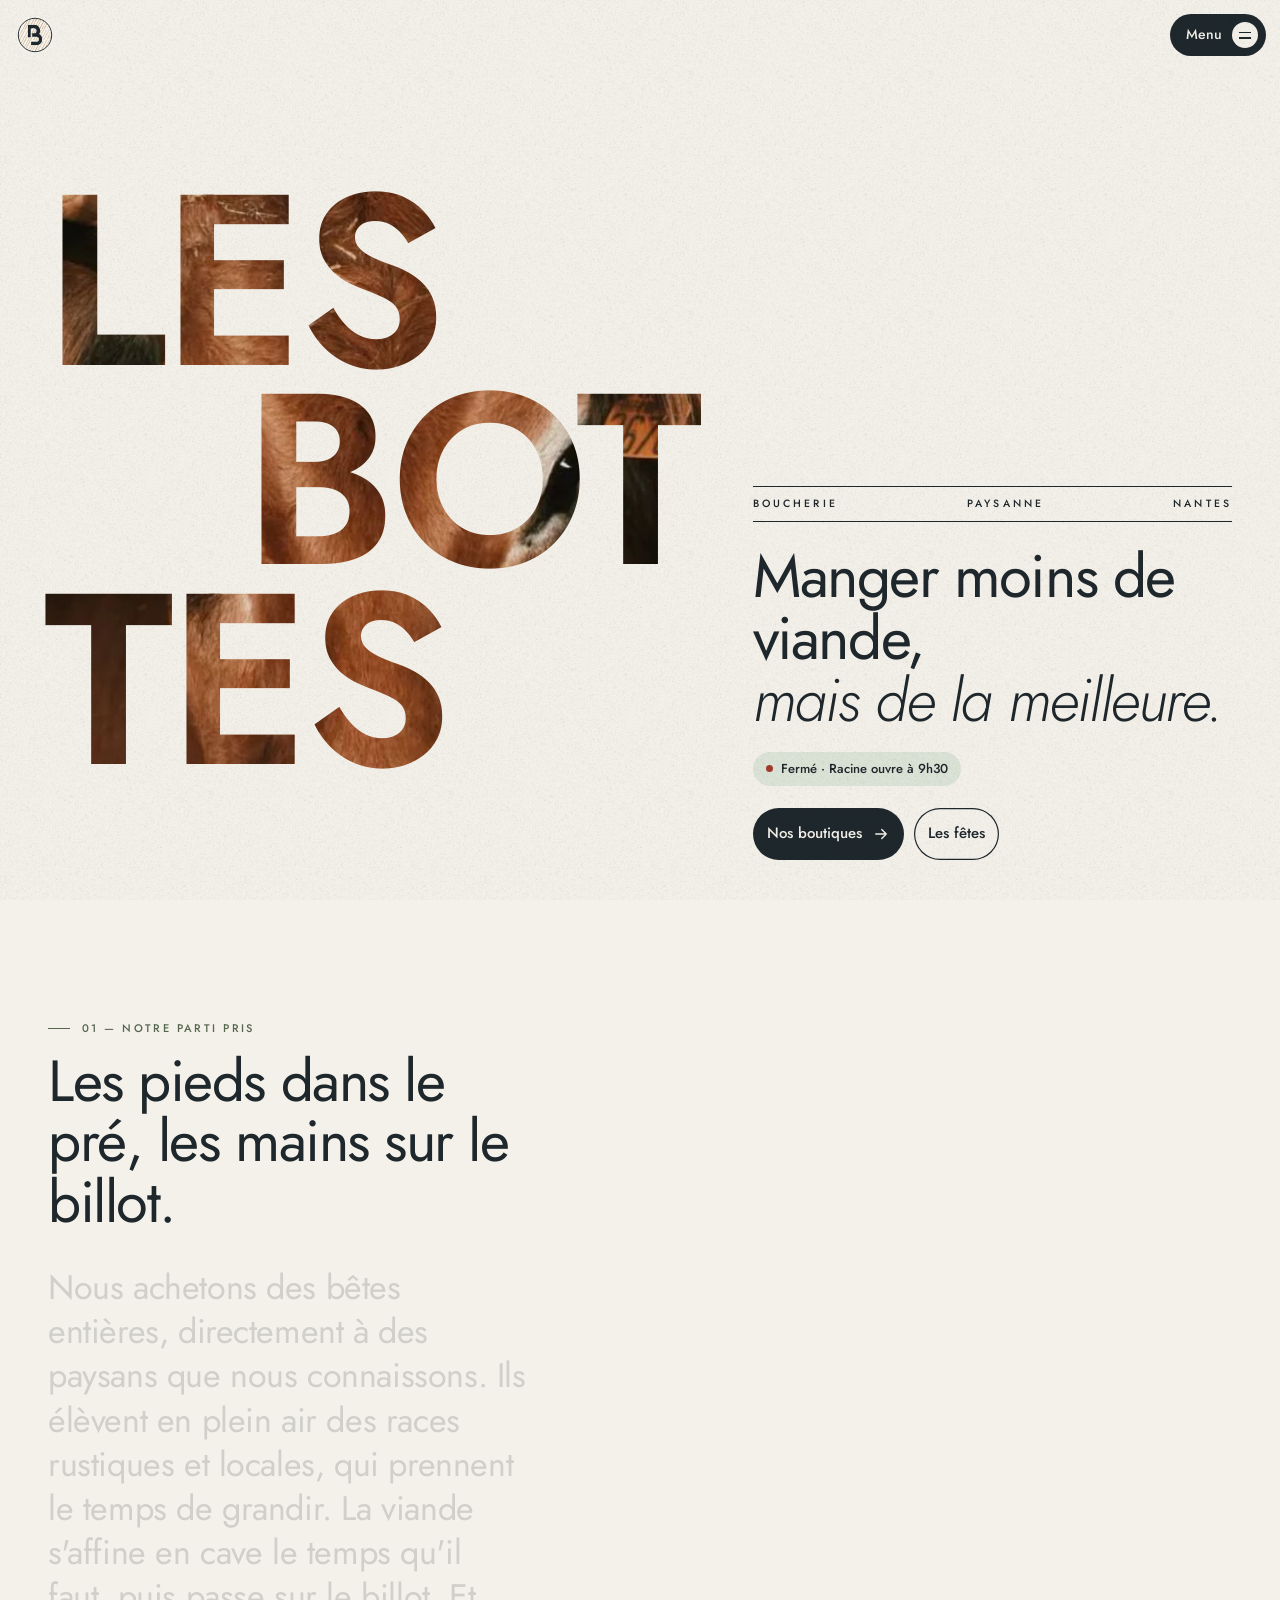
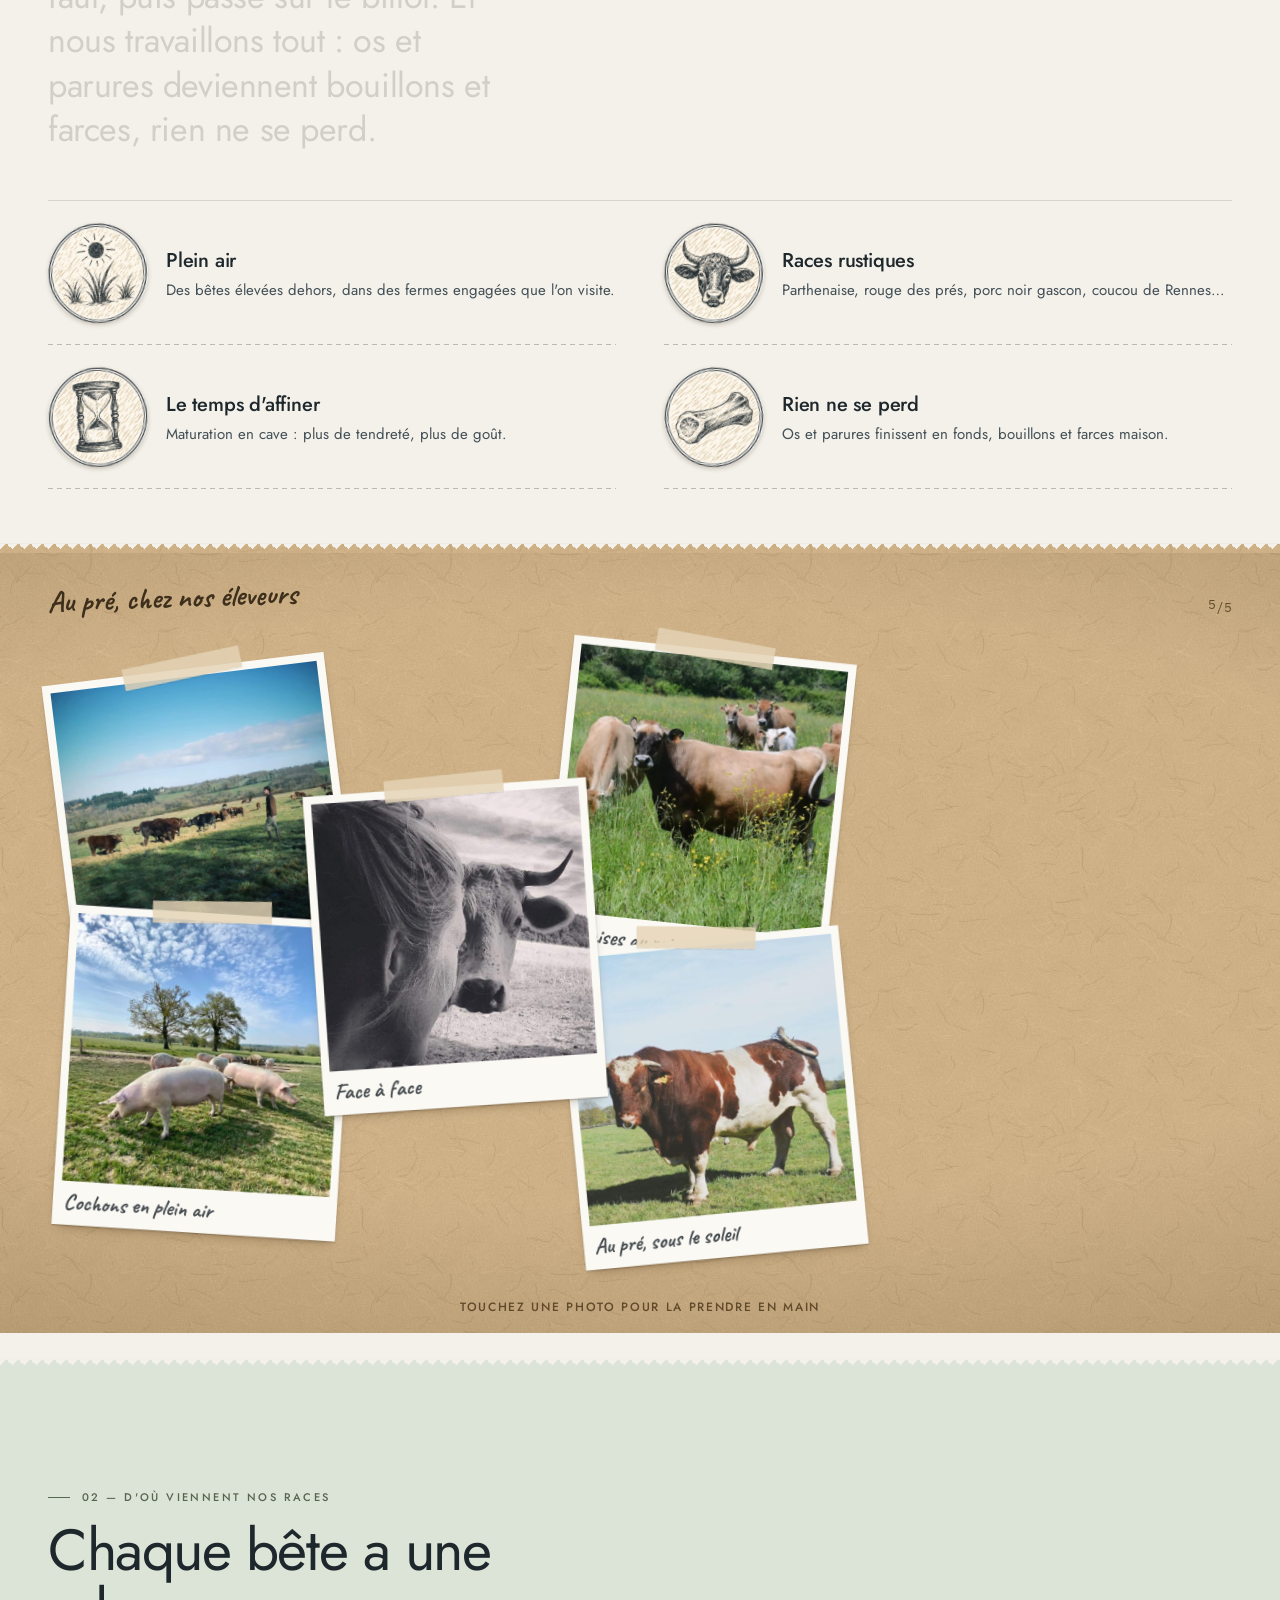
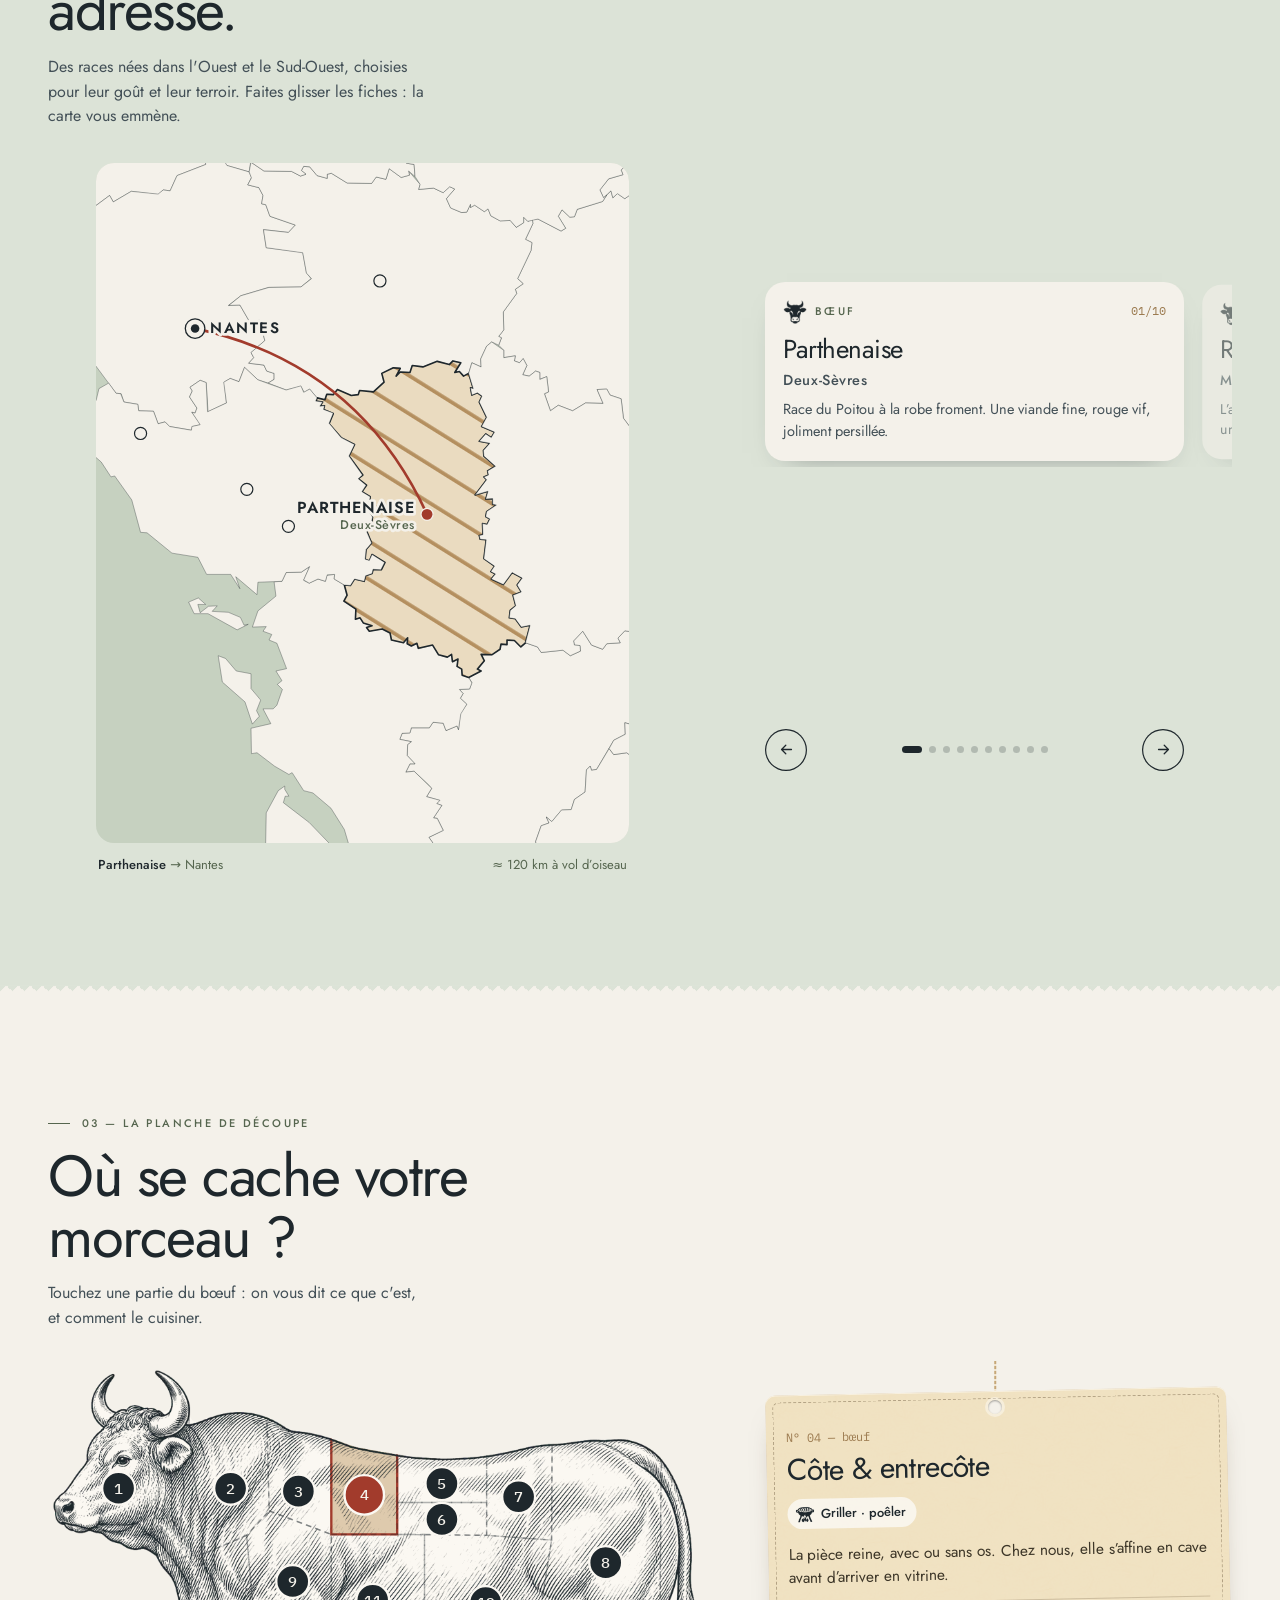
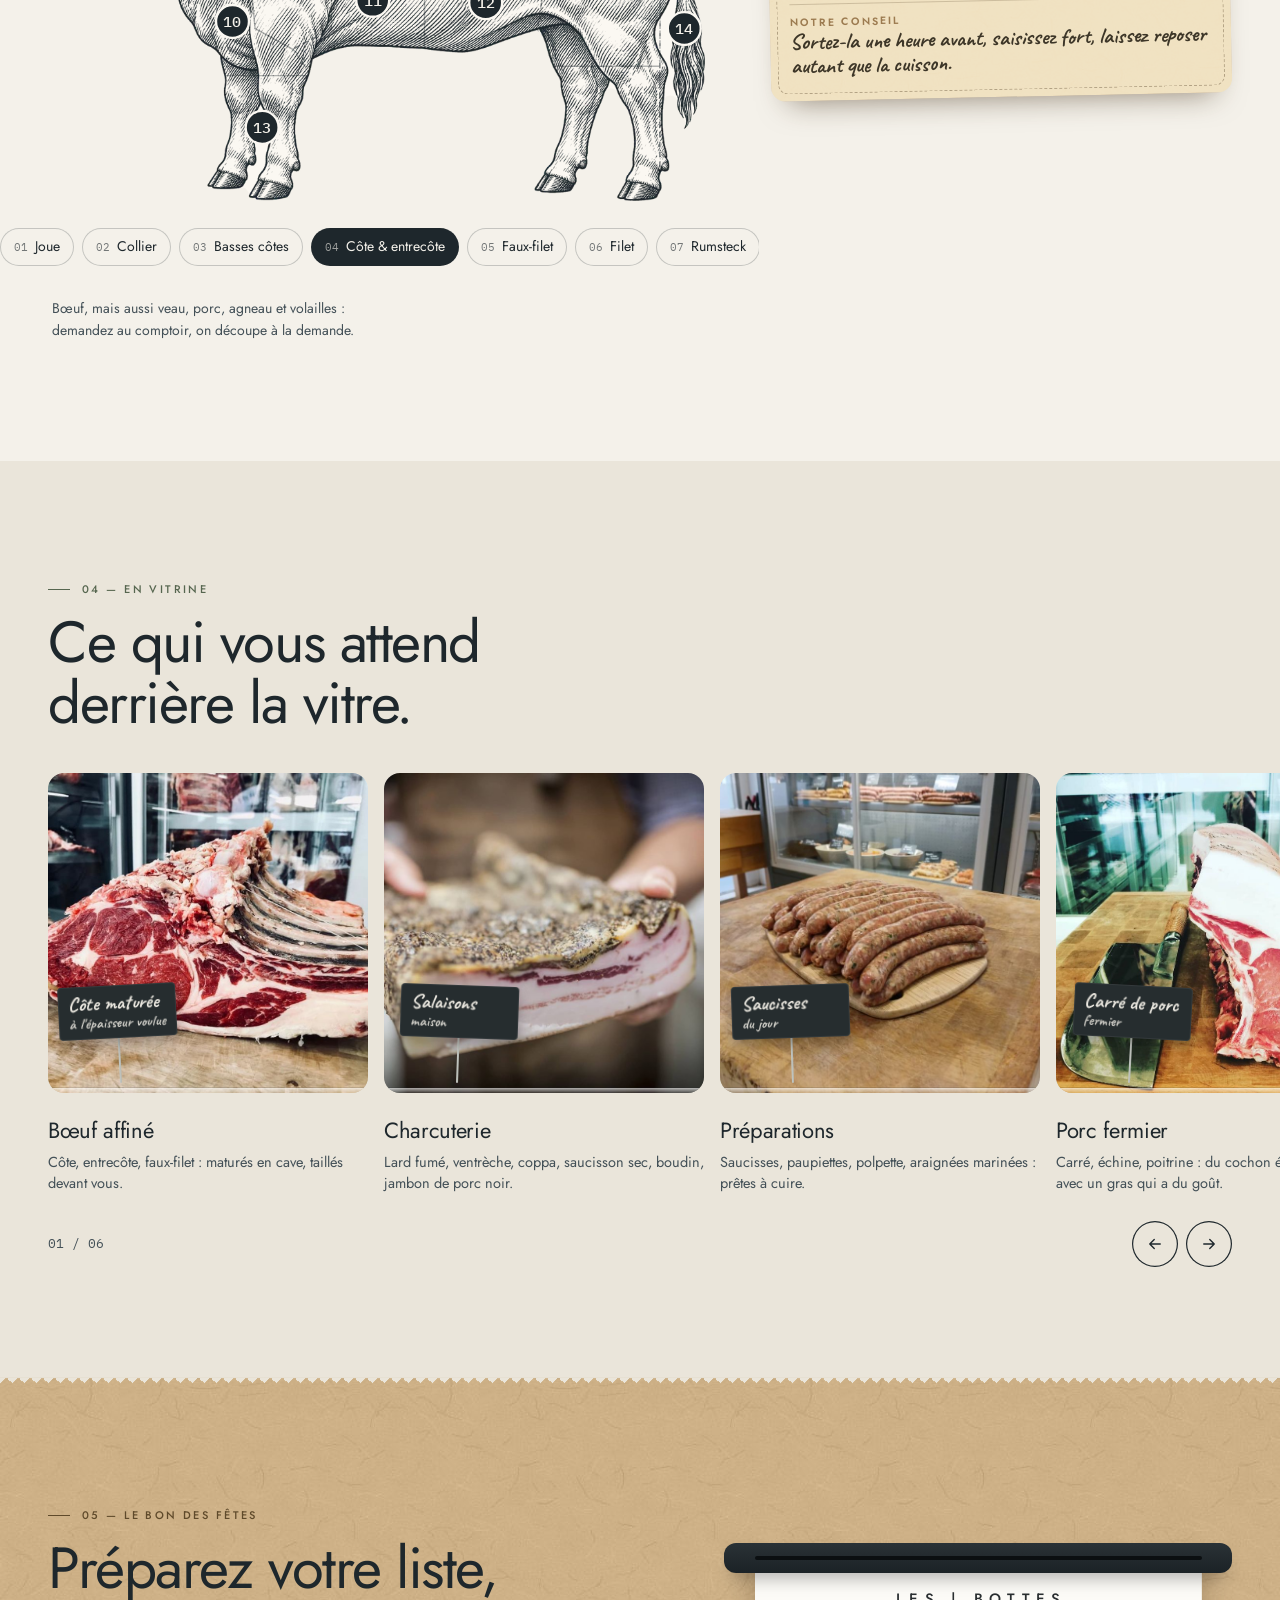
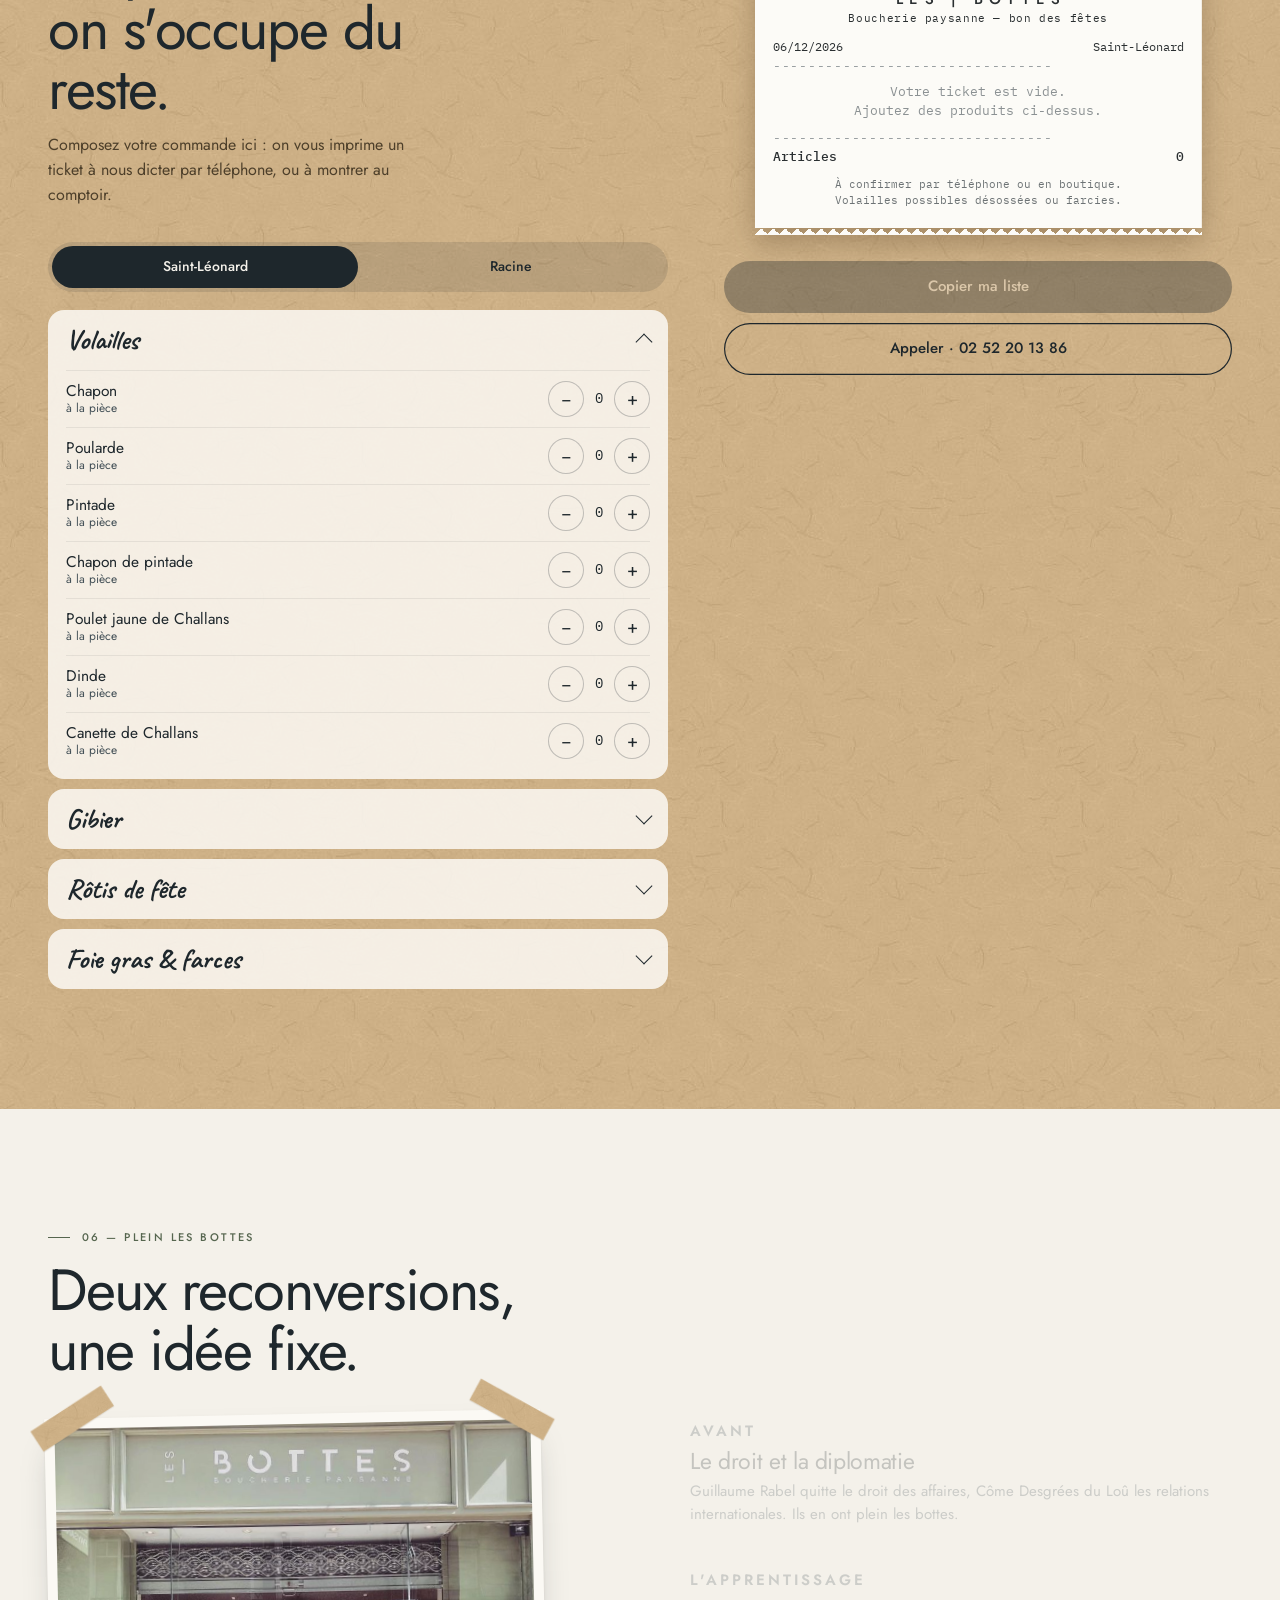
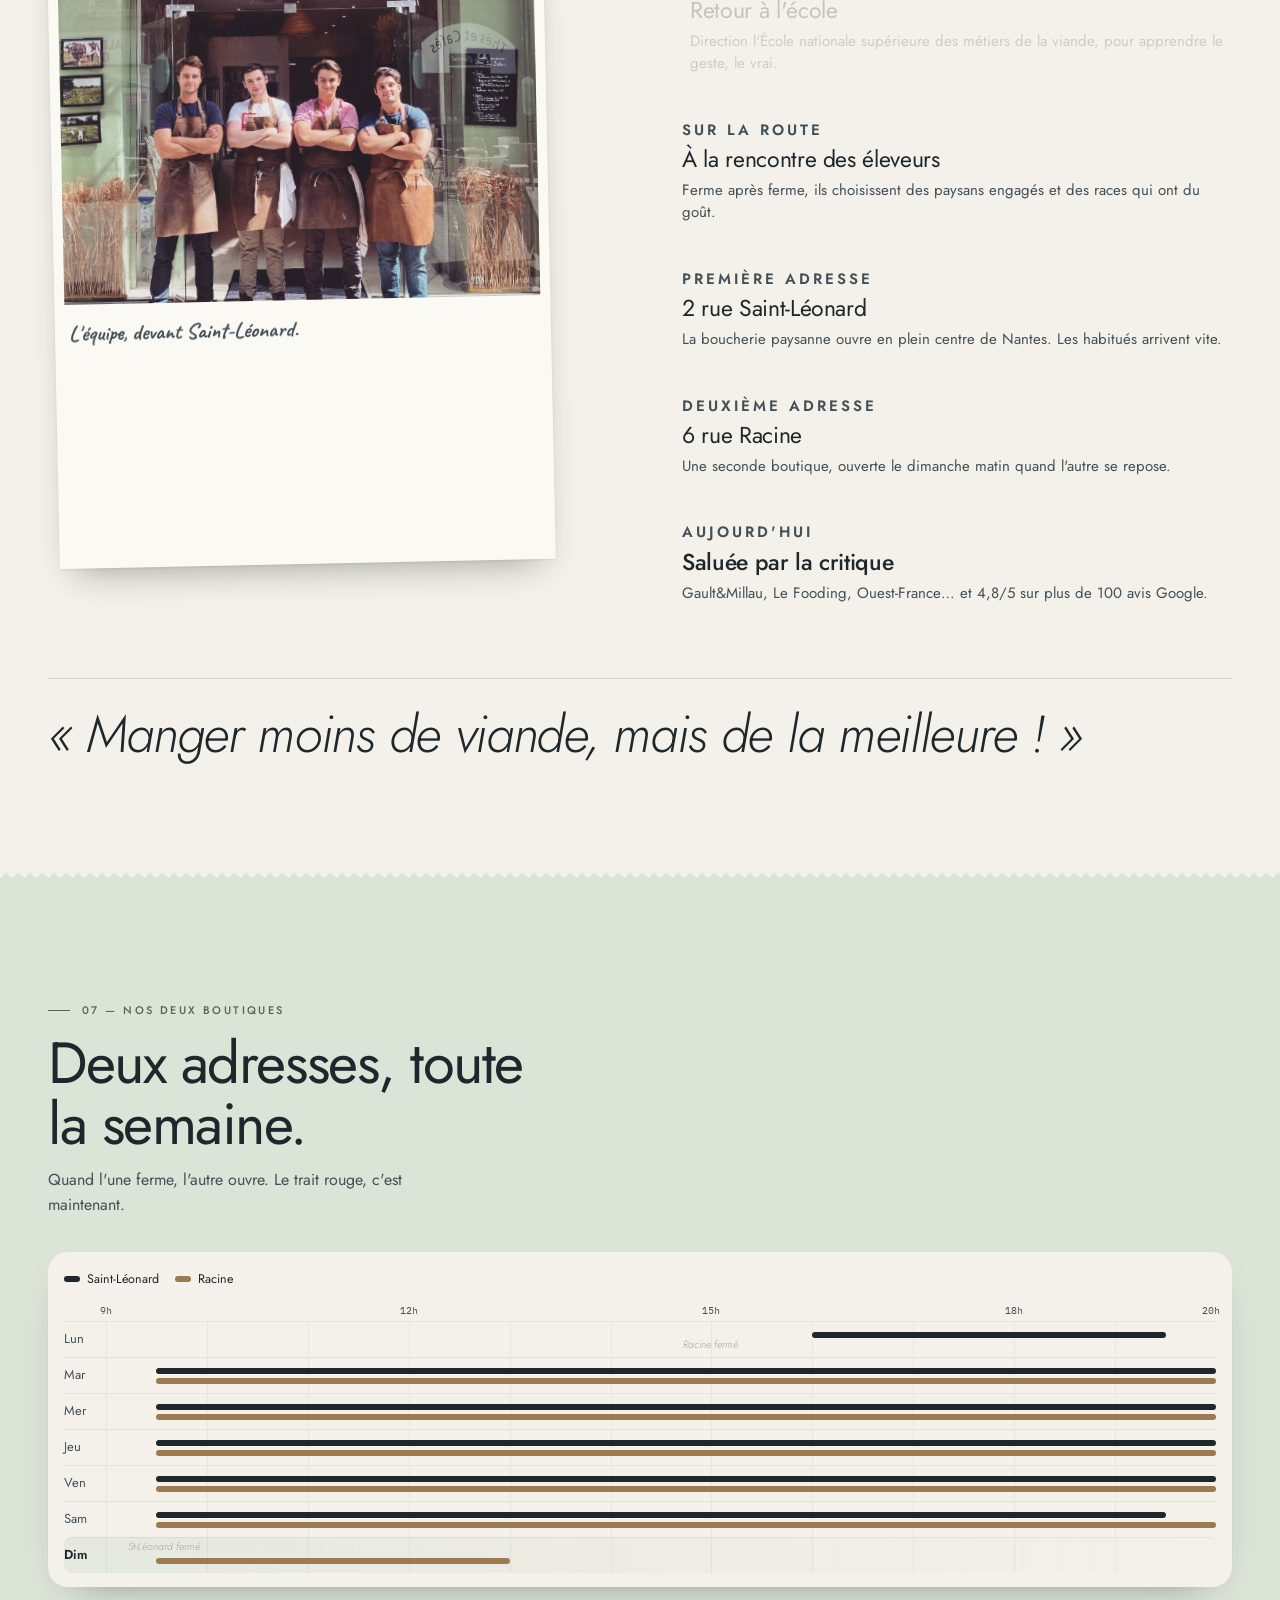
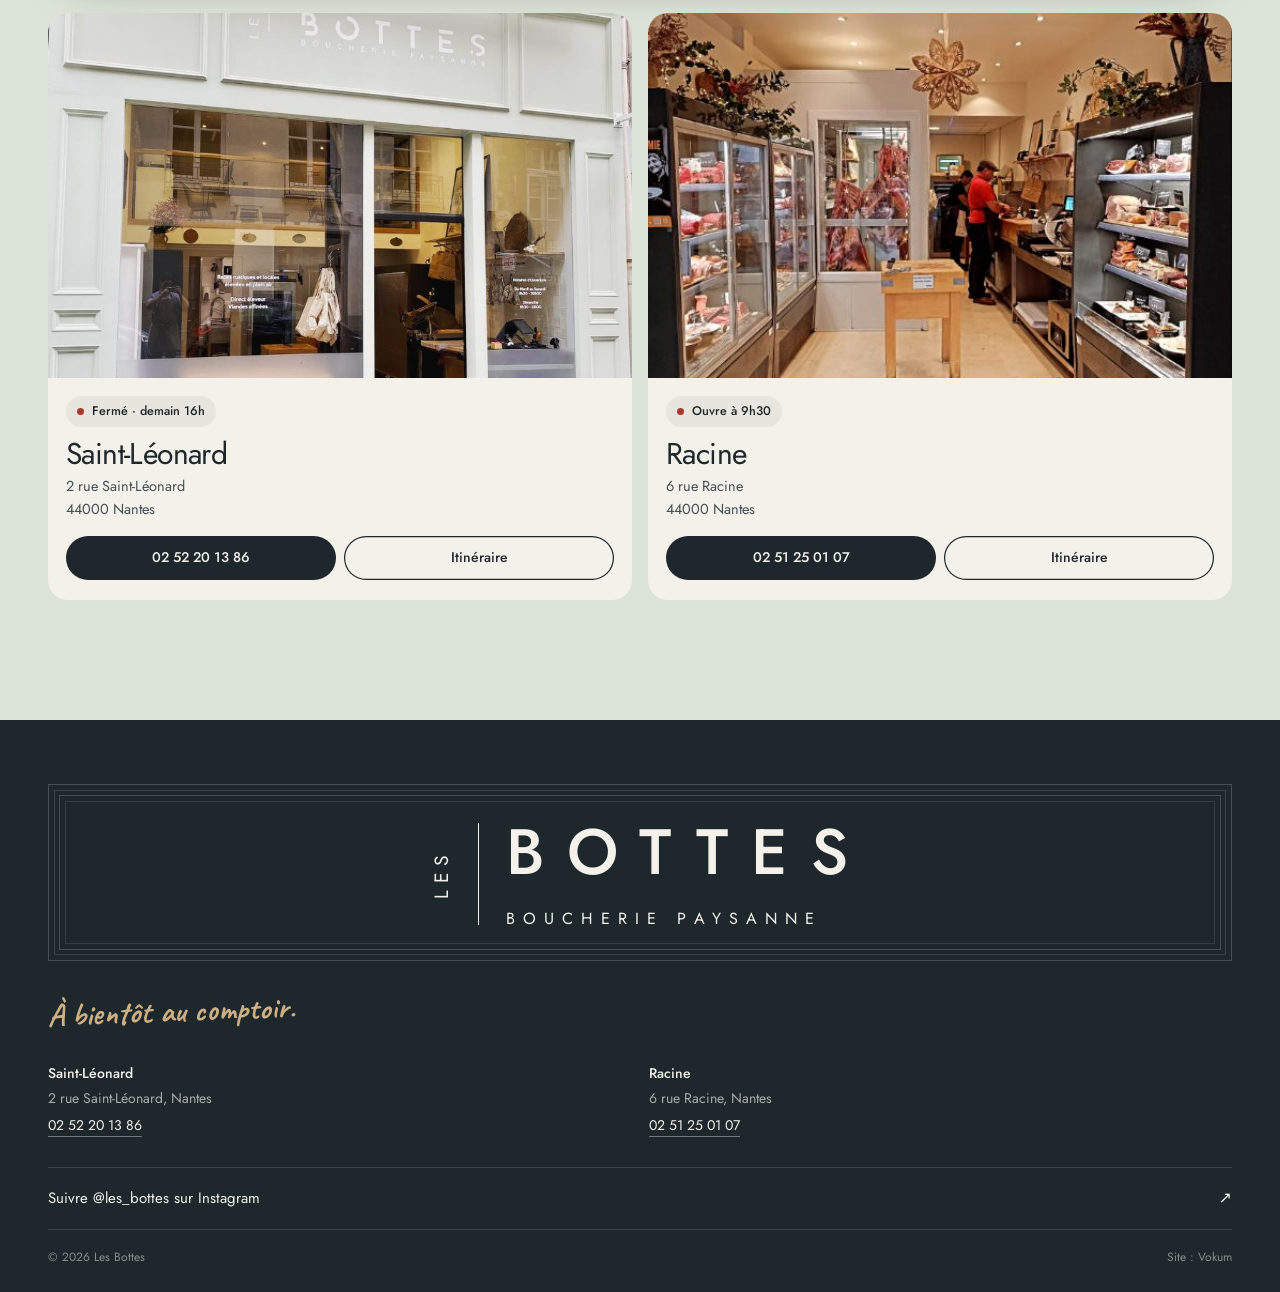
==== commit bd15300a: "Hero : lettres géantes remplies de photo, révélées par une lame - Remplace la façade : LES / BOT / T" ====
--- a/index.html
+++ b/index.html
@@ -11,7 +11,7 @@
 <link rel="preload" href="fonts/jost-latin-400-normal.woff2" as="font" type="font/woff2" crossorigin>
 <link rel="preload" href="fonts/jost-latin-500-normal.woff2" as="font" type="font/woff2" crossorigin>
 <link rel="icon" href="data:image/svg+xml,%3Csvg xmlns=%22http://www.w3.org/2000/svg%22 viewBox=%220 0 100 100%22%3E%3Ccircle cx=%2250%22 cy=%2250%22 r=%2247%22 fill=%22%23FBF8F2%22 stroke=%22%231E272C%22 stroke-width=%224%22/%3E%3Cpath transform=%22translate(31 23) scale(.54)%22 fill=%22%231E272C%22 d=%22M0 0H31A28.5 28.5 0 0 1 54.6 45.2A27.4 27.4 0 0 1 69.8 71.8A28.2 28.2 0 0 1 43 100H16V83.3H42A12.5 12.5 0 0 0 42 58.2H21.2V42H30A12.7 12.7 0 0 0 30 16.6H18A4 4 0 0 0 14 20.6V60.4H0Z%22/%3E%3C/svg%3E">
-<link rel="stylesheet" href="css/site.css?v=693f03bf">
+<link rel="stylesheet" href="css/site.css?v=24fbbc80">
 <script type="application/ld+json">
 {"@context":"https://schema.org","@graph":[
 {"@type":"ButcherShop","name":"Les Bottes — Saint-Léonard","slogan":"Manger moins de viande, mais de la meilleure !","telephone":"+33252201386","address":{"@type":"PostalAddress","streetAddress":"2 rue Saint-Léonard","postalCode":"44000","addressLocality":"Nantes","addressCountry":"FR"},"sameAs":["https://www.instagram.com/les_bottes/"],
@@ -92,47 +92,22 @@
 
 <main>
 
-<!-- ========== HERO : la façade ========== -->
-<section class="facade" id="accueil" aria-label="Accueil">
-  <div class="facade__frame">
-    <div class="sign" aria-hidden="false">
-      <h1 class="sign__word">
-        <span class="sign__les">Les</span>
-        <span class="sign__bar" aria-hidden="true"></span>
-        <span class="sign__main">
-          <span class="sign__bottes">Bottes</span>
-          <span class="sign__sub">Boucherie paysanne</span>
-        </span>
-      </h1>
-    </div>
-
-    <div class="shopwin">
-      <div class="shopwin__box" aria-hidden="true"></div>
-      <div class="shopwin__glass">
-        <img class="shopwin__photo" src="img/vache.jpg?v=d0be4e91" alt="Une vache rustique, de face, élevée par l'un de nos paysans" width="1000" height="1000" fetchpriority="high">
-        <p class="shopwin__vinyl" aria-hidden="true"><span>Viandes affinées</span><span>Charcuterie maison</span><span>Races rustiques &amp; locales</span></p>
-        <div class="hang" id="hang" role="button" tabindex="0" aria-label="Ardoise : horaires du jour">
-          <svg class="hang__string" viewBox="0 0 100 60" preserveAspectRatio="none" aria-hidden="true"><path d="M50 0 L12 60 M50 0 L88 60"/></svg>
-          <div class="hang__nail" aria-hidden="true"></div>
-          <div class="slate-sm">
-            <p class="slate-sm__day" data-today>Aujourd'hui</p>
-            <p class="slate-sm__row"><span>St-Léonard</span><span data-today-hours="leonard">—</span></p>
-            <p class="slate-sm__row"><span>Racine</span><span data-today-hours="racine">—</span></p>
-            <p class="slate-sm__state" data-open-state>—</p>
-          </div>
-        </div>
-      </div>
-      <div class="shopwin__shutter" aria-hidden="true"><span></span></div>
-    </div>
-  </div>
-
-  <div class="facade__copy">
-    <p class="facade__kicker">Nantes · deux boutiques · direct éleveurs</p>
-    <p class="facade__claim">Manger moins de viande, <em>mais de la meilleure.</em></p>
-    <div class="facade__ctas">
-      <a class="btn btn--ink" href="#boutiques">Nos deux boutiques<svg viewBox="0 0 24 24" aria-hidden="true"><path d="M5 12h14M13 6l6 6-6 6"/></svg></a>
-      <a class="btn btn--ghost" href="#fetes">Préparer les fêtes</a>
-    </div>
+<!-- ========== HERO : les lettres géantes ========== -->
+<section class="giant" id="accueil" aria-label="Accueil">
+  <h1 class="giant__title">
+    <span class="sr">Les Bottes, boucherie paysanne à Nantes</span>
+    <span class="giant__word" id="giantWord" aria-hidden="true">
+      <span class="gl"><span class="gl__t">Les</span><i class="gl__blade"></i></span>
+      <span class="gl gl--r"><span class="gl__t">Bot</span><i class="gl__blade"></i></span>
+      <span class="gl"><span class="gl__t">tes</span><i class="gl__blade"></i></span>
+    </span>
+  </h1>
+  <p class="giant__band" aria-hidden="true"><span>Boucherie</span><span>paysanne</span><span>Nantes</span></p>
+  <p class="giant__claim"><span>Manger moins de viande,</span> <em>mais de la meilleure.</em></p>
+  <p class="giant__status" data-hero-status><i></i><span>—</span></p>
+  <div class="giant__ctas">
+    <a class="btn btn--ink" href="#boutiques">Nos boutiques<svg viewBox="0 0 24 24" aria-hidden="true"><path d="M5 12h14M13 6l6 6-6 6"/></svg></a>
+    <a class="btn btn--ghost" href="#fetes">Les fêtes</a>
   </div>
 </section>
 
@@ -446,6 +421,6 @@
   <div class="foot__legal"><span>© <span data-year>2026</span> Les Bottes</span><a href="https://vokumagency.com" target="_blank" rel="noopener">Site : Vokum</a></div>
 </footer>
 
-<script src="js/site.js?v=76103ba9" defer></script>
+<script src="js/site.js?v=fd4c1f2f" defer></script>
 </body>
 </html>
--- a/css/site.css
+++ b/css/site.css
@@ -179,61 +179,48 @@
 .roll__insta{display:inline-block;margin-top:18px;font-size:14px;color:var(--ink-soft);border-bottom:1px solid currentColor}
 
 /* ==========================================================
-   HERO — la façade
-   ========================================================== */
-.facade{background:var(--sage);padding:calc(var(--top) + var(--safe-t) + 10px) 12px 52px}
-.facade__frame{position:relative;padding:12px;border:1px solid rgba(30,39,44,.2);box-shadow:inset 0 0 0 5px var(--sage),inset 0 0 0 6px rgba(30,39,44,.12)}
-
-.sign{position:relative;overflow:hidden;padding:24px 10px 22px;display:flex;justify-content:center;border:1px solid rgba(30,39,44,.22);box-shadow:inset 0 0 0 5px var(--sage),inset 0 0 0 6px rgba(30,39,44,.13);margin-bottom:12px}
-.sign__word{display:flex;align-items:stretch;gap:.42em;font-size:min(40px,10.4vw);line-height:1;font-weight:500;text-transform:uppercase;color:var(--ink)}
-.sign__les{writing-mode:vertical-rl;transform:rotate(180deg);font-size:.3em;letter-spacing:.34em;font-weight:400;text-align:center}
-.sign__bar{width:1px;background:currentColor;margin:.04em 0}
-.sign__main{display:grid;gap:.42em;justify-items:start}
-.sign__bottes{letter-spacing:.36em;margin-right:-.36em}
-.sign__sub{font-size:.252em;letter-spacing:.5em;font-weight:400;white-space:nowrap;margin-right:-.5em}
-
-.shopwin{position:relative}
-.shopwin__box{height:20px;background:linear-gradient(180deg,#2B3438 0,#1E272C 40%,#161D21 100%);border-radius:2px 2px 0 0;position:relative}
-.shopwin__box::after{content:"";position:absolute;left:10px;right:10px;top:8px;height:2px;background:rgba(255,255,255,.08)}
-.shopwin__glass{position:relative;aspect-ratio:4/5;overflow:hidden;border:6px solid var(--ink);border-top-width:0;background:var(--ink)}
-.shopwin__photo{width:100%;height:100%;object-fit:cover;transform:scale(1.08);transition:transform 2.2s var(--ease)}
-.shopwin__glass::after{content:"";position:absolute;inset:0;pointer-events:none;background:linear-gradient(112deg,rgba(255,255,255,.12) 0 18%,transparent 18% 26%,rgba(255,255,255,.06) 26% 29%,transparent 29%)}
-.shopwin__vinyl{position:absolute;z-index:1;left:16px;bottom:16px;display:grid;gap:3px;color:#F7F4EC;font-size:10.5px;letter-spacing:.24em;text-transform:uppercase;font-weight:500;text-shadow:0 1px 2px rgba(0,0,0,.55)}
-.shopwin__vinyl span:last-child{margin-top:6px;padding-top:7px;border-top:1px solid rgba(247,244,236,.55);font-size:9.5px}
-.shopwin__shutter{position:absolute;left:0;right:0;top:20px;bottom:0;z-index:3;transition:transform 1.5s cubic-bezier(.55,0,.2,1) .2s;
-  background:repeating-linear-gradient(180deg,#C9CCC6 0 10px,#9EA39D 10px 11px,#E3E5E0 11px 12px,#B9BDB7 12px 13px)}
-.shopwin__shutter span{position:absolute;left:0;right:0;bottom:0;height:16px;background:linear-gradient(#8C918B,#6F746E);}
-.shopwin__shutter span::before,.shopwin__shutter span::after{content:"";position:absolute;bottom:5px;width:18px;height:5px;border-radius:3px;background:#3a3f3b}
-.shopwin__shutter span::before{left:22%}.shopwin__shutter span::after{right:22%}
-.shopwin{overflow:hidden}
-
-/* ardoise suspendue */
-.hang{position:absolute;z-index:2;top:0;left:73%;width:0;height:0;transform-origin:0 0;cursor:grab;touch-action:pan-y}
-.hang__nail{position:absolute;left:-5px;top:-1px;width:10px;height:10px;border-radius:50%;background:radial-gradient(circle at 35% 35%,#d9d5cc,#6c6a64 60%,#3a3936)}
-.hang__string{position:absolute;left:-66px;top:3px;width:132px;height:112px;overflow:visible}
-.hang__string path{fill:none;stroke:#E9DCC2;stroke-width:1.6;vector-effect:non-scaling-stroke}
-.slate-sm{position:absolute;left:-84px;top:112px;width:168px;padding:10px 11px 10px;background:var(--slate);color:var(--chalk);border:5px solid #8A6A46;border-radius:3px;box-shadow:inset 0 0 0 1px rgba(0,0,0,.4),0 10px 18px rgba(0,0,0,.35);font-family:var(--hand);line-height:1.05}
-.slate-sm__day{font-size:21px;font-weight:700;margin-bottom:4px;text-decoration:underline;text-decoration-thickness:1px;text-underline-offset:3px}
-.slate-sm__row{display:flex;justify-content:space-between;gap:6px;font-size:16px;opacity:.92;white-space:nowrap}
-.slate-sm__state{margin-top:6px;font-size:19px;font-weight:700;color:#F3E2BF}
-
-.facade__copy{padding:34px 8px 0}
-.facade__kicker{font-size:11px;letter-spacing:clamp(.12em,.6vw,.22em);text-transform:uppercase;font-weight:500;color:var(--sage-ink);margin-bottom:16px}
-.facade__claim{font-size:clamp(36px,10.2vw,64px);line-height:1.02;letter-spacing:-.03em;font-weight:400;max-width:13ch}
-.facade__claim em{font-style:italic;font-weight:300;display:block}
-.facade__ctas{display:grid;gap:10px;margin-top:28px}
-
-/* état avant ouverture */
-body:not(.is-open-site) .sign__bottes{letter-spacing:1.1em;opacity:0}
-body:not(.is-open-site) .sign__sub{letter-spacing:1.4em;opacity:0}
-body:not(.is-open-site) .sign__les,body:not(.is-open-site) .sign__bar{opacity:0}
-.sign__bottes,.sign__sub,.sign__les,.sign__bar{transition:letter-spacing 1.4s var(--ease),opacity 1s var(--ease)}
-.sign__sub{transition-delay:.15s}.sign__les,.sign__bar{transition-delay:.35s}
-body.is-open-site .shopwin__shutter{transform:translateY(-101%)}
-body.is-open-site .shopwin__photo{transform:scale(1)}
-body:not(.is-open-site) .facade__copy>*{opacity:0;transform:translateY(18px)}
-.facade__copy>*{transition:opacity .9s var(--ease),transform .9s var(--ease)}
-.facade__copy>:nth-child(1){transition-delay:.9s}.facade__copy>:nth-child(2){transition-delay:1s}.facade__copy>:nth-child(3){transition-delay:1.1s}
+   HERO — les lettres géantes (la photo vit dans les lettres)
+   ========================================================== */
+.sr{position:absolute;width:1px;height:1px;overflow:hidden;clip:rect(0 0 0 0);white-space:nowrap}
+.giant{background:var(--paper);padding:calc(var(--top) + var(--safe-t) + 4px) var(--pad) 40px}
+.giant__title{font-weight:600}
+.giant__word{position:relative;display:block;margin:0 -4px}
+.gl{position:relative;display:block;line-height:.82;font-size:clamp(108px,40vw,210px);letter-spacing:-.02em;text-transform:uppercase}
+.gl--r{text-align:right}
+.gl__t{display:inline-block;color:transparent;-webkit-background-clip:text;background-clip:text;background-image:url(../img/vache.jpg);background-repeat:no-repeat;
+  clip-path:inset(-10% 100% -10% 0);transition:clip-path .75s cubic-bezier(.7,0,.25,1)}
+.gl__blade{position:absolute;top:-4%;bottom:-2%;left:0;width:3px;border-radius:2px;background:var(--red);box-shadow:0 0 0 1px rgba(255,255,255,.6);opacity:0;transform:translateX(0) rotate(12deg);
+  transition:transform .75s cubic-bezier(.7,0,.25,1),opacity .2s}
+.gl--r .gl__blade{left:auto;right:var(--w,0px)}
+body.is-open-site .gl__t{clip-path:inset(-10% -2% -10% 0)}
+body.is-open-site .gl__blade{opacity:1;transform:translateX(var(--w,300px)) rotate(12deg);animation:bladeOut .3s ease-out forwards;animation-delay:inherit}
+.gl:nth-child(1) .gl__t,.gl:nth-child(1) .gl__blade{transition-delay:.15s}
+.gl:nth-child(2) .gl__t,.gl:nth-child(2) .gl__blade{transition-delay:.42s}
+.gl:nth-child(3) .gl__t,.gl:nth-child(3) .gl__blade{transition-delay:.69s}
+body.is-open-site .gl:nth-child(1) .gl__blade{animation-delay:.9s}
+body.is-open-site .gl:nth-child(2) .gl__blade{animation-delay:1.17s}
+body.is-open-site .gl:nth-child(3) .gl__blade{animation-delay:1.44s}
+@keyframes bladeOut{to{opacity:0}}
+
+.giant__band{position:relative;display:flex;justify-content:space-between;margin-top:22px;padding:10px 0;font-size:10.5px;letter-spacing:.3em;text-transform:uppercase;font-weight:500}
+.giant__band::before,.giant__band::after{content:"";position:absolute;left:0;right:0;height:1px;background:var(--ink);transform:scaleX(0);transition:transform 1s var(--ease) 1.2s}
+.giant__band::before{top:0;transform-origin:0 50%}.giant__band::after{bottom:0;transform-origin:100% 50%}
+.giant__band span{opacity:0;transition:opacity .8s 1.5s}
+.giant__band span:nth-child(2){transition-delay:1.6s}.giant__band span:nth-child(3){transition-delay:1.7s}
+body.is-open-site .giant__band::before,body.is-open-site .giant__band::after{transform:none}
+body.is-open-site .giant__band span{opacity:1}
+
+.giant__claim{margin-top:24px;font-size:clamp(34px,9.4vw,60px);line-height:1.03;letter-spacing:-.03em;font-weight:400}
+.giant__claim em{font-style:italic;font-weight:300;display:block}
+.giant__claim span,.giant__claim em,.giant__status,.giant__ctas{opacity:0;transform:translateY(18px);transition:opacity .9s var(--ease),transform .9s var(--ease)}
+.giant__claim span{transition-delay:1.55s}.giant__claim em{transition-delay:1.7s}.giant__status{transition-delay:1.85s}.giant__ctas{transition-delay:1.95s}
+body.is-open-site .giant__claim span,body.is-open-site .giant__claim em,body.is-open-site .giant__status,body.is-open-site .giant__ctas{opacity:1;transform:none}
+.giant__claim span{display:inline-block}
+.giant__status{display:inline-flex;align-items:center;gap:8px;margin-top:20px;padding:7px 13px;border-radius:999px;background:var(--sage);font-size:13px;font-weight:500}
+.giant__status i{width:7px;height:7px;border-radius:50%;background:var(--red)}
+.giant__status.open i{background:#4F7A4A;box-shadow:0 0 0 4px rgba(79,122,74,.2)}
+.giant__ctas{display:grid;grid-template-columns:1fr 1fr;gap:10px;margin-top:22px}
+.giant__ctas .btn{padding:0 14px}
 
 /* ==========================================================
    01 — PARTI PRIS
@@ -539,6 +526,15 @@
    ========================================================== */
 .foot{background:var(--ink);color:var(--paper);padding:64px var(--pad) calc(26px + var(--safe-b))}
 .foot__sign{padding:10px;border:1px solid rgba(220,227,215,.22);box-shadow:inset 0 0 0 5px var(--ink),inset 0 0 0 6px rgba(220,227,215,.14)}
+.sign{position:relative;overflow:hidden;padding:24px 10px 22px;display:flex;justify-content:center;border:1px solid rgba(30,39,44,.22);box-shadow:inset 0 0 0 5px var(--sage),inset 0 0 0 6px rgba(30,39,44,.13);margin-bottom:12px}
+.sign__word{display:flex;align-items:stretch;gap:.42em;font-size:min(40px,10.4vw);line-height:1;font-weight:500;text-transform:uppercase;color:var(--ink)}
+.sign__les{writing-mode:vertical-rl;transform:rotate(180deg);font-size:.3em;letter-spacing:.34em;font-weight:400;text-align:center}
+.sign__bar{width:1px;background:currentColor;margin:.04em 0}
+.sign__main{display:grid;gap:.42em;justify-items:start}
+.sign__bottes{letter-spacing:.36em;margin-right:-.36em}
+.sign__sub{font-size:.252em;letter-spacing:.5em;font-weight:400;white-space:nowrap;margin-right:-.5em}
+.sign__bottes,.sign__sub,.sign__les,.sign__bar{transition:letter-spacing 1.4s var(--ease),opacity 1s var(--ease)}
+.sign__sub{transition-delay:.15s}.sign__les,.sign__bar{transition-delay:.35s}
 .sign--foot{margin:0;border-color:rgba(220,227,215,.22);box-shadow:inset 0 0 0 5px var(--ink),inset 0 0 0 6px rgba(220,227,215,.12)}
 .sign--foot .sign__word{color:var(--paper)}
 .foot__bye{font-family:var(--hand);font-size:32px;font-weight:700;color:var(--kraft);margin:30px 0 22px;transform:rotate(-2deg);transform-origin:left}
@@ -550,7 +546,6 @@
 .foot__insta::after{content:"↗";font-size:16px}
 .foot__legal{display:flex;justify-content:space-between;margin-top:18px;font-size:12px;color:rgba(244,241,234,.5)}
 
-@media (max-width:359px){.hang{left:66%}.slate-sm{transform:scale(.92);transform-origin:50% 0}}
 
 /* ==========================================================
    TABLETTE / DESKTOP (base propre, à affiner ensuite)
@@ -558,11 +553,12 @@
 @media (min-width:820px){
   :root{--pad:48px;--top:70px}
   section{padding:120px var(--pad)}
-  .facade{padding:calc(var(--top) + 16px) 32px 80px;display:grid;grid-template-columns:1.05fr .95fr;gap:48px;align-items:end}
-  .facade__copy{padding:0 0 30px}
-  .sign__word{font-size:56px}
-  .shopwin__glass{aspect-ratio:5/4}
-  .facade__ctas{display:flex}
+  .giant{display:grid;grid-template-columns:1.15fr .85fr;grid-template-rows:1fr repeat(4,auto);column-gap:56px;align-items:end;min-height:100vh;padding-top:calc(var(--top) + 30px)}
+  .giant__title{grid-row:1/span 5;align-self:center}
+  .giant__band{grid-row:2}.giant__claim{grid-row:3}.giant__status{grid-row:4;justify-self:start}.giant__ctas{grid-row:5}
+  .gl{font-size:min(19vw,calc((100vh - 140px) / 2.5))}
+  .giant__band{margin-top:0}
+  .giant__ctas{display:flex}
   .pledge__grid{grid-template-columns:repeat(2,1fr);column-gap:48px}
   .read{max-width:24ch}
   .snap{width:24%}
@@ -593,7 +589,6 @@
   html{scroll-behavior:auto}
   *,*::before,*::after{animation-duration:.01ms!important;animation-iteration-count:1!important;transition-duration:.01ms!important;transition-delay:0s!important}
   .pack{display:none}
-  .shopwin__shutter{display:none}
   .album{height:auto}
   .album__pin{position:relative;height:auto}
   .album__table{position:relative;min-height:760px}
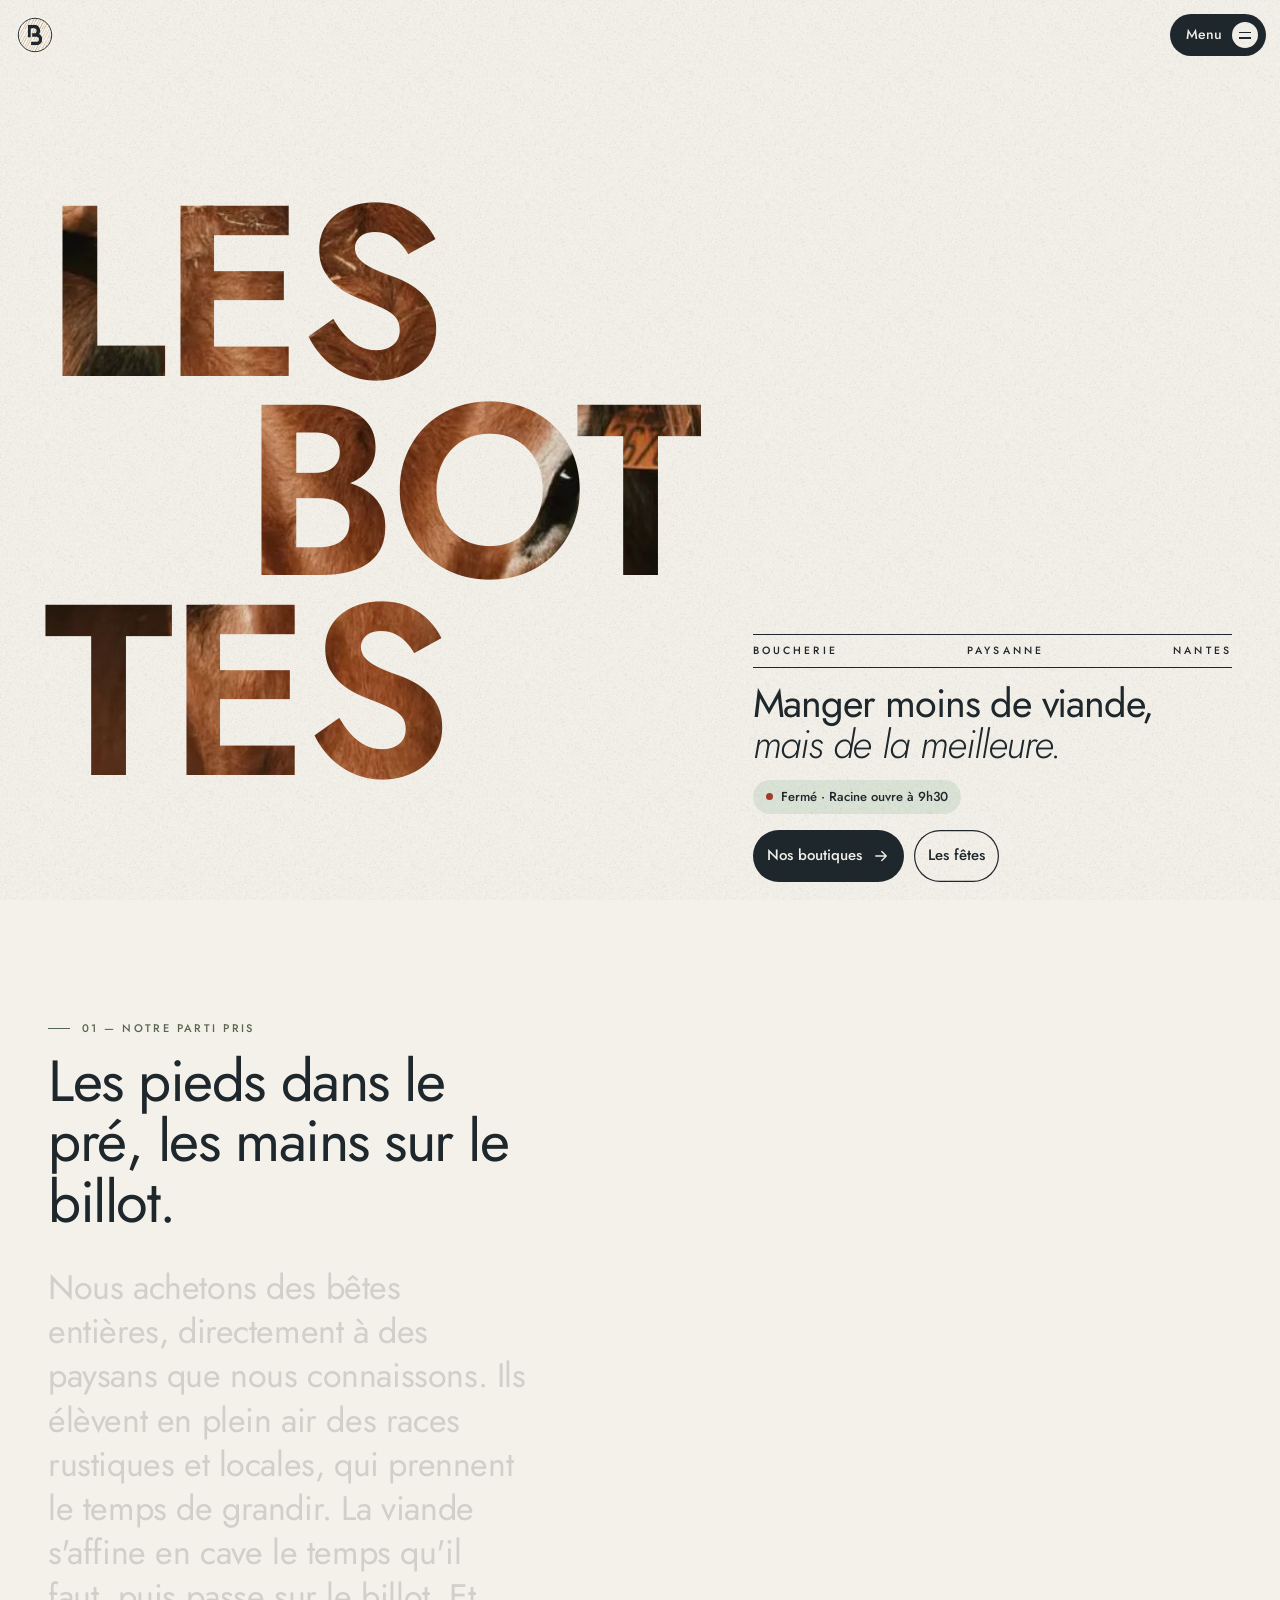
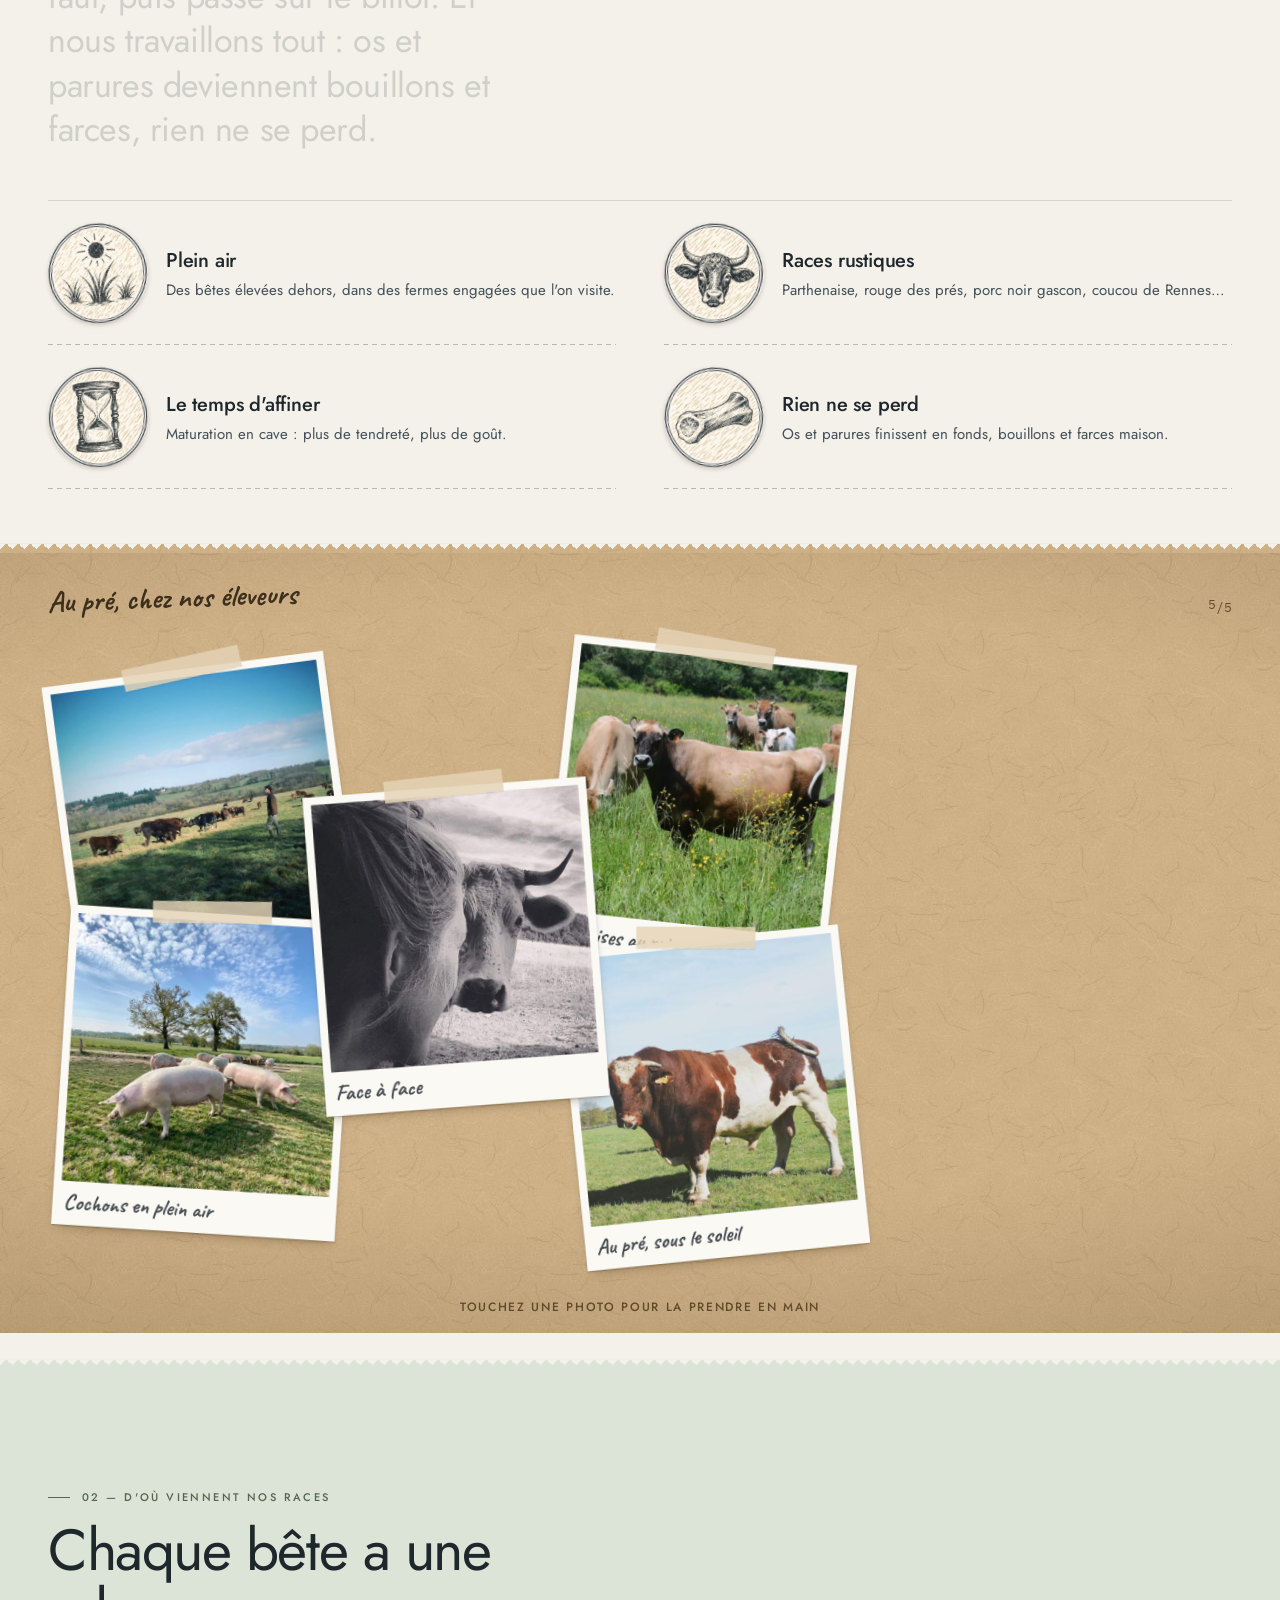
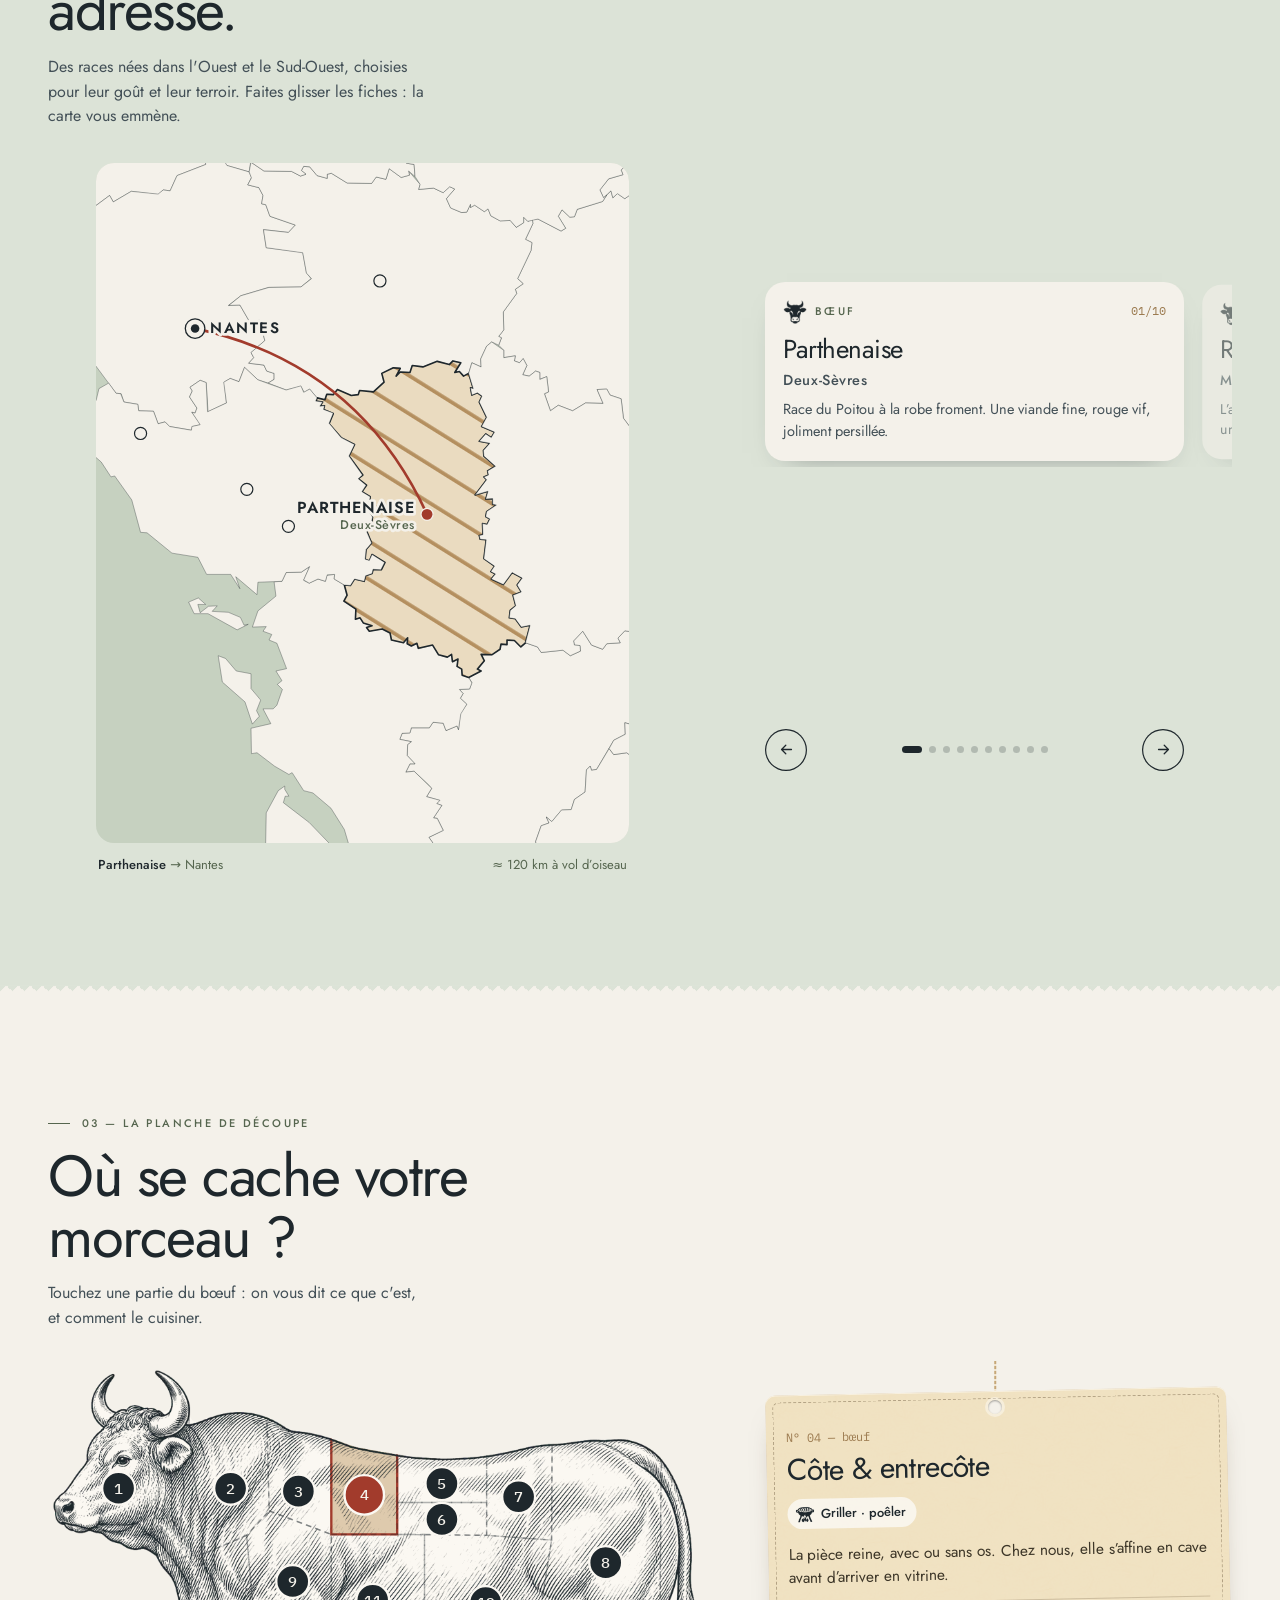
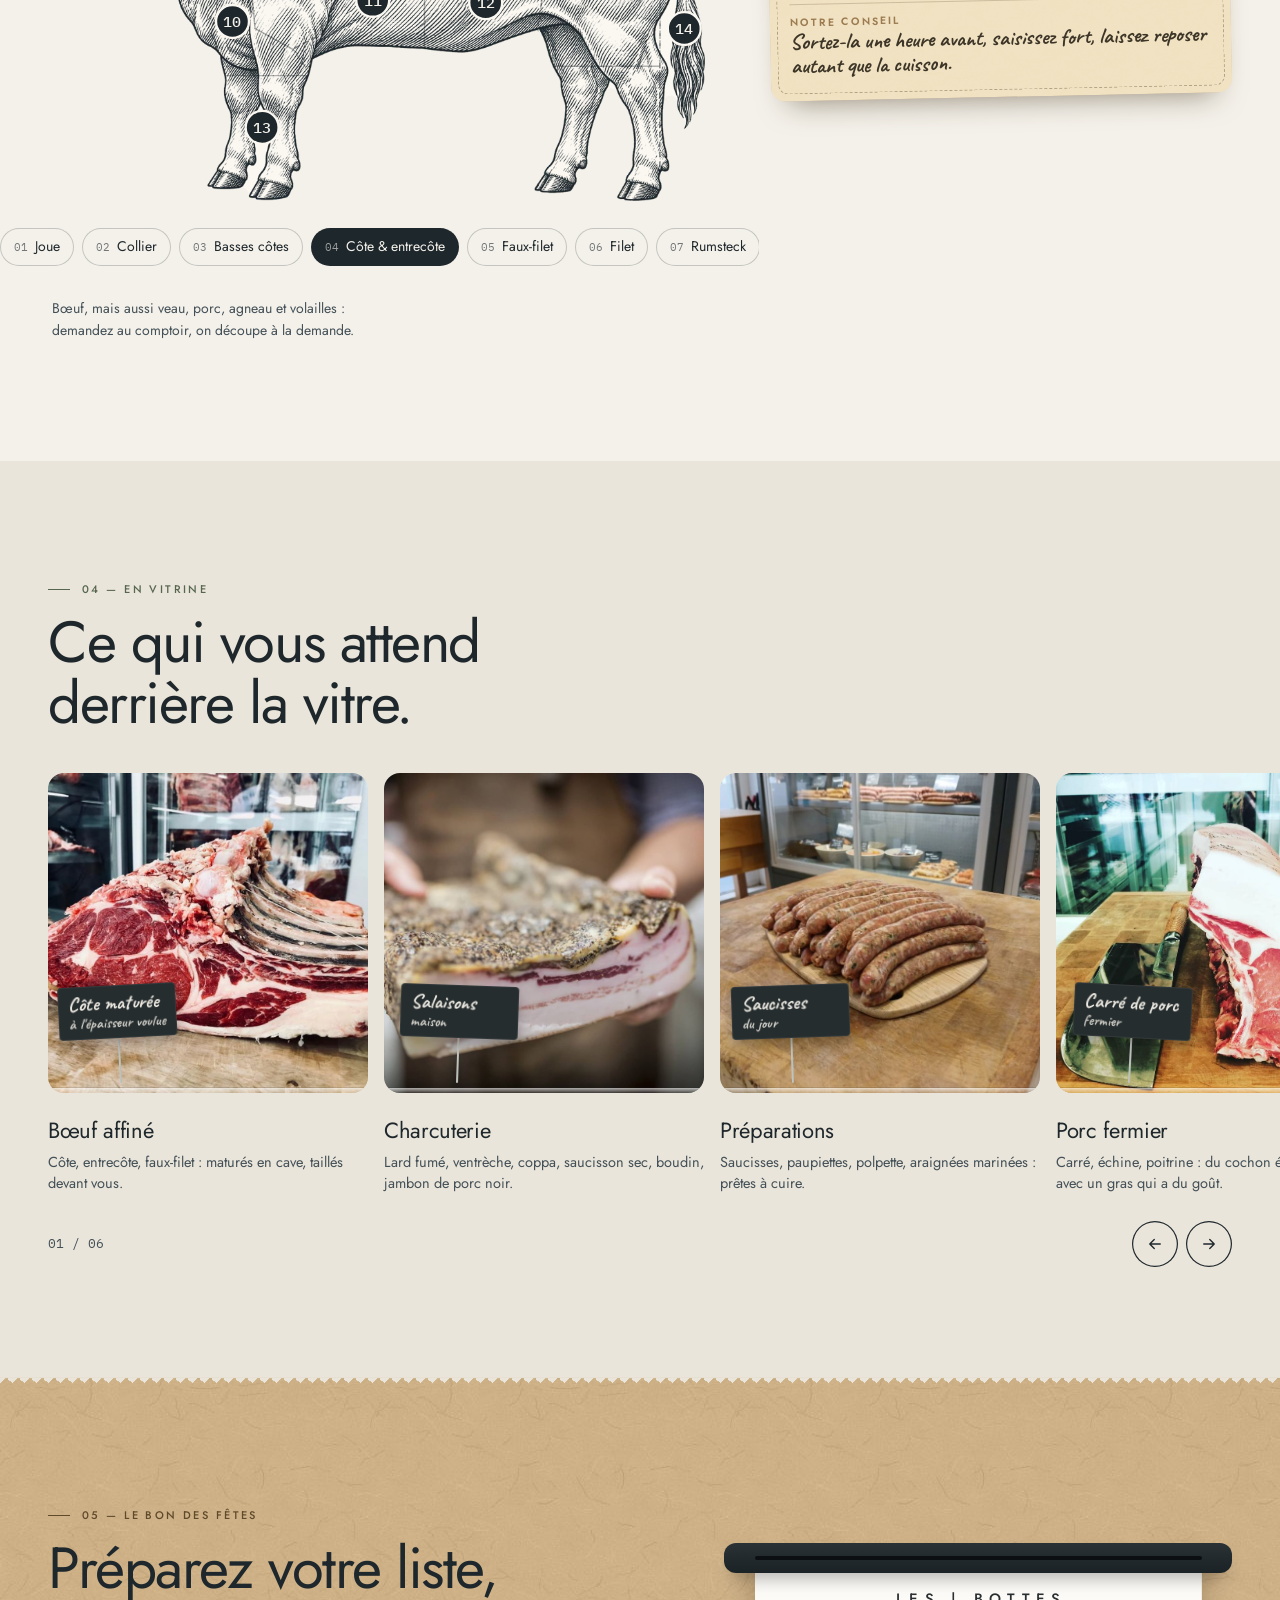
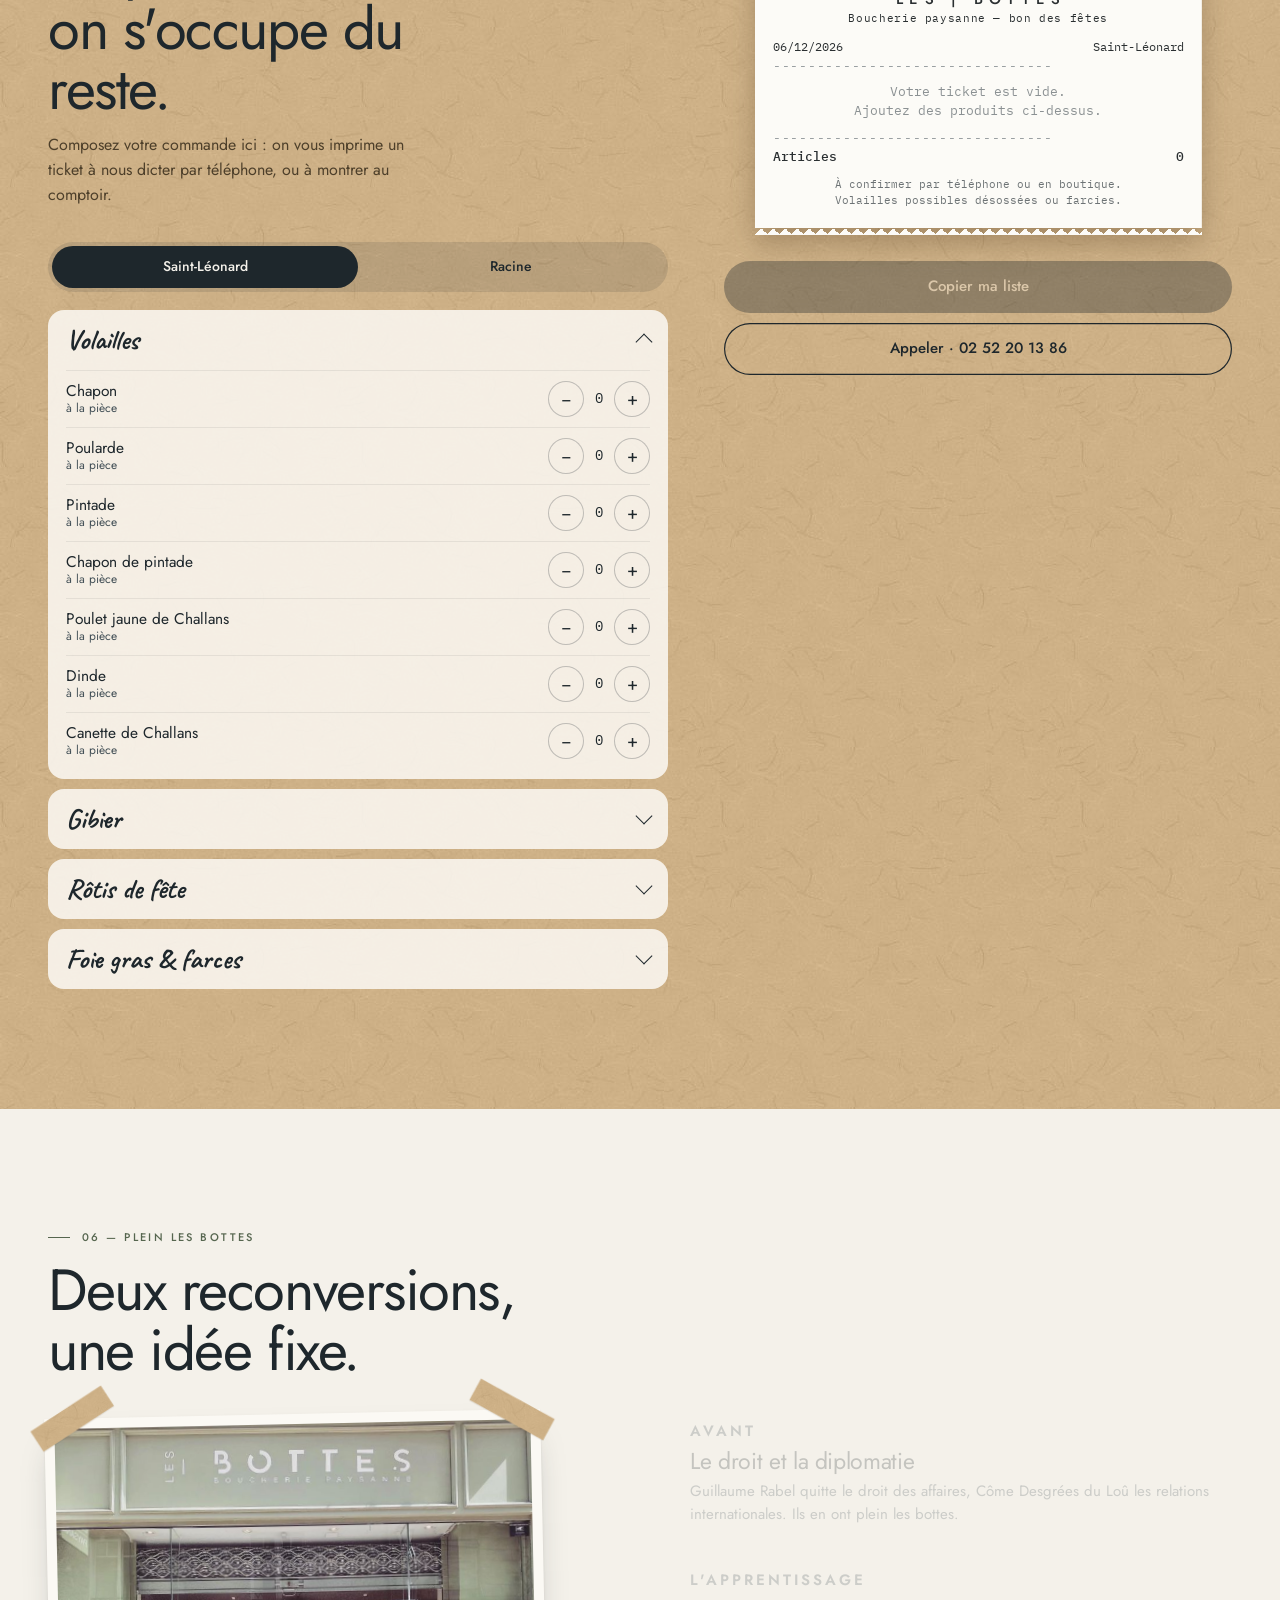
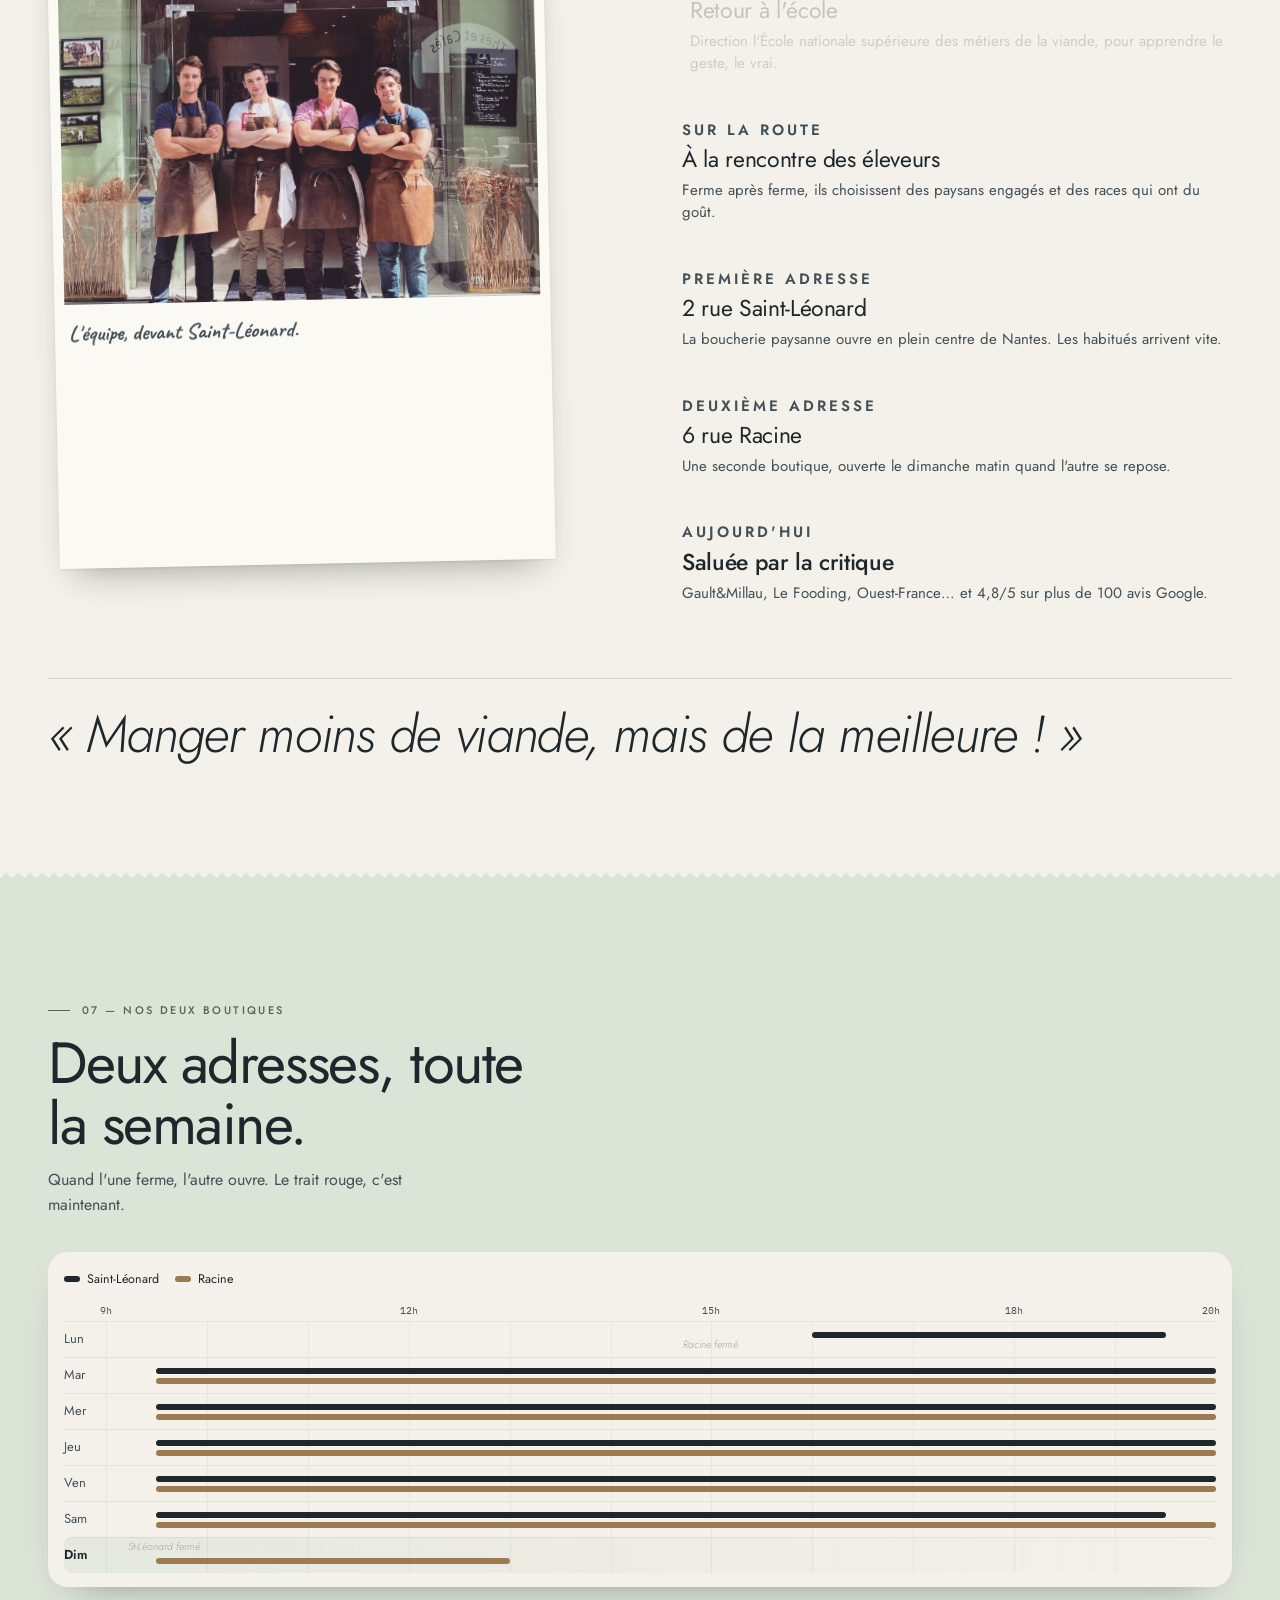
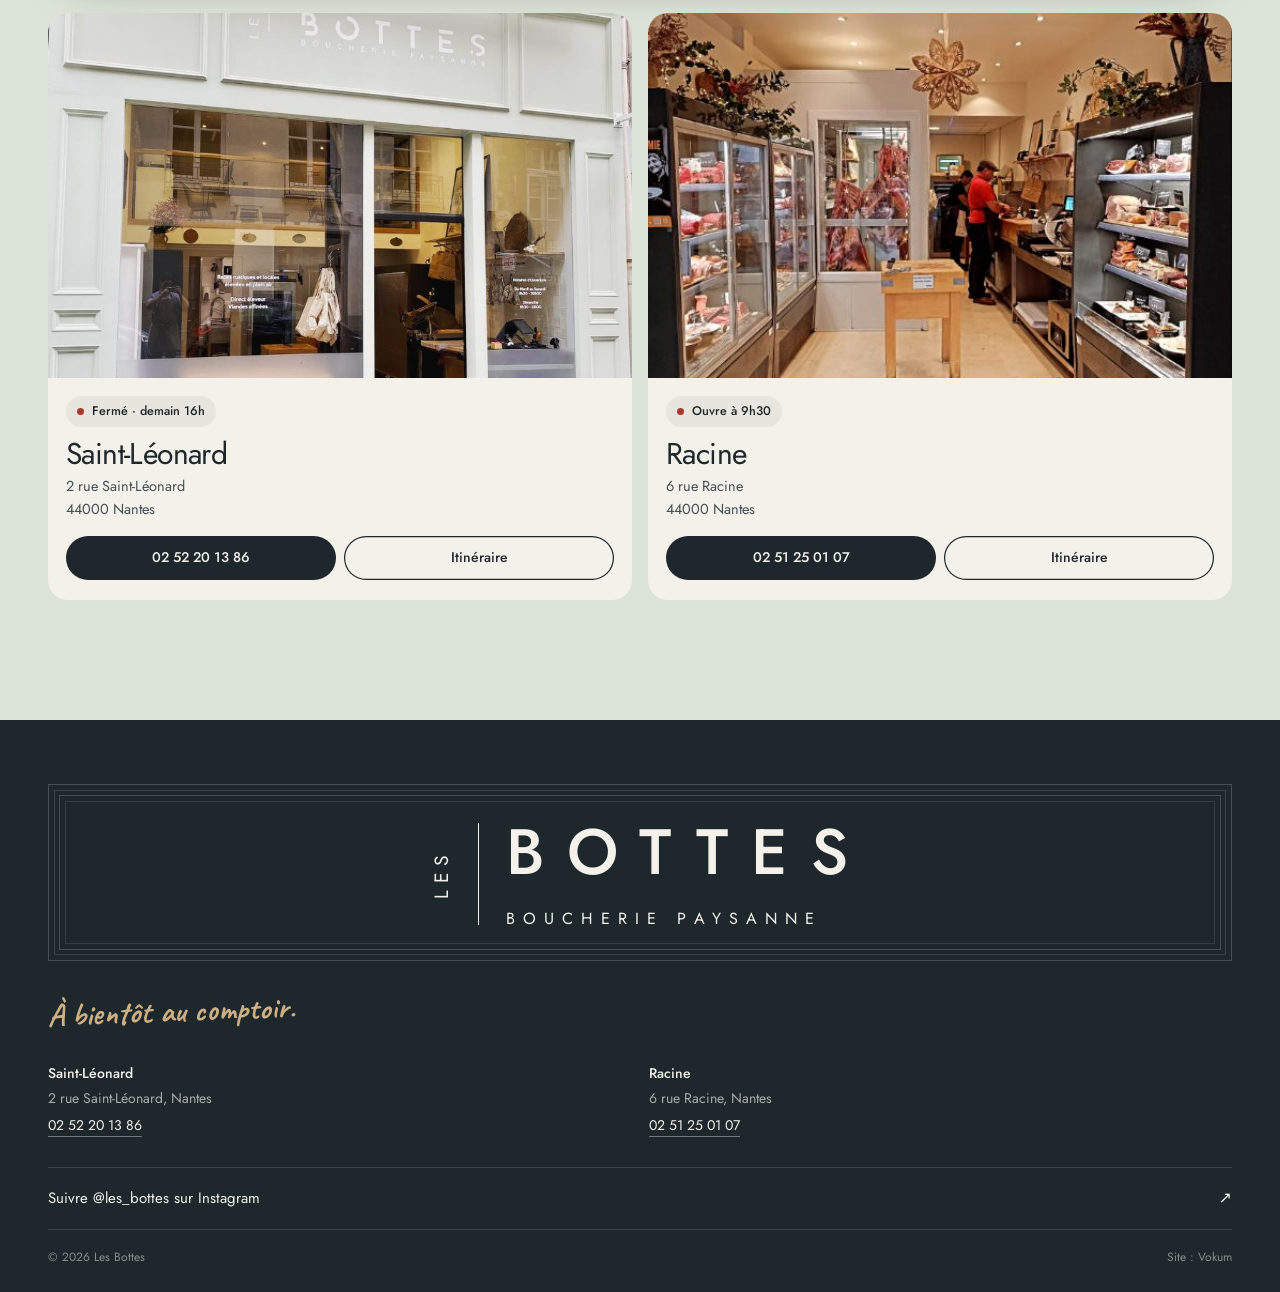
==== commit 42480b5f: "Hero mobile : tient dans un écran, photo fixe - Taille des lettres calculée pour que tout le hero (b" ====
--- a/index.html
+++ b/index.html
@@ -11,7 +11,7 @@
 <link rel="preload" href="fonts/jost-latin-400-normal.woff2" as="font" type="font/woff2" crossorigin>
 <link rel="preload" href="fonts/jost-latin-500-normal.woff2" as="font" type="font/woff2" crossorigin>
 <link rel="icon" href="data:image/svg+xml,%3Csvg xmlns=%22http://www.w3.org/2000/svg%22 viewBox=%220 0 100 100%22%3E%3Ccircle cx=%2250%22 cy=%2250%22 r=%2247%22 fill=%22%23FBF8F2%22 stroke=%22%231E272C%22 stroke-width=%224%22/%3E%3Cpath transform=%22translate(31 23) scale(.54)%22 fill=%22%231E272C%22 d=%22M0 0H31A28.5 28.5 0 0 1 54.6 45.2A27.4 27.4 0 0 1 69.8 71.8A28.2 28.2 0 0 1 43 100H16V83.3H42A12.5 12.5 0 0 0 42 58.2H21.2V42H30A12.7 12.7 0 0 0 30 16.6H18A4 4 0 0 0 14 20.6V60.4H0Z%22/%3E%3C/svg%3E">
-<link rel="stylesheet" href="css/site.css?v=24fbbc80">
+<link rel="stylesheet" href="css/site.css?v=d26be858">
 <script type="application/ld+json">
 {"@context":"https://schema.org","@graph":[
 {"@type":"ButcherShop","name":"Les Bottes — Saint-Léonard","slogan":"Manger moins de viande, mais de la meilleure !","telephone":"+33252201386","address":{"@type":"PostalAddress","streetAddress":"2 rue Saint-Léonard","postalCode":"44000","addressLocality":"Nantes","addressCountry":"FR"},"sameAs":["https://www.instagram.com/les_bottes/"],
@@ -421,6 +421,6 @@
   <div class="foot__legal"><span>© <span data-year>2026</span> Les Bottes</span><a href="https://vokumagency.com" target="_blank" rel="noopener">Site : Vokum</a></div>
 </footer>
 
-<script src="js/site.js?v=fd4c1f2f" defer></script>
+<script src="js/site.js?v=25f8eab1" defer></script>
 </body>
 </html>
--- a/css/site.css
+++ b/css/site.css
@@ -182,10 +182,11 @@
    HERO — les lettres géantes (la photo vit dans les lettres)
    ========================================================== */
 .sr{position:absolute;width:1px;height:1px;overflow:hidden;clip:rect(0 0 0 0);white-space:nowrap}
-.giant{background:var(--paper);padding:calc(var(--top) + var(--safe-t) + 4px) var(--pad) 40px}
+.giant{background:var(--paper);min-height:100svh;display:flex;flex-direction:column;padding:calc(var(--top) + var(--safe-t)) var(--pad) calc(18px + var(--safe-b))}
+.giant__title{flex:1;display:flex;flex-direction:column;justify-content:center}
 .giant__title{font-weight:600}
 .giant__word{position:relative;display:block;margin:0 -4px}
-.gl{position:relative;display:block;line-height:.82;font-size:clamp(108px,40vw,210px);letter-spacing:-.02em;text-transform:uppercase}
+.gl{position:relative;display:block;line-height:.82;font-size:var(--fs,clamp(72px,40vw,210px));letter-spacing:-.02em;text-transform:uppercase}
 .gl--r{text-align:right}
 .gl__t{display:inline-block;color:transparent;-webkit-background-clip:text;background-clip:text;background-image:url(../img/vache.jpg);background-repeat:no-repeat;
   clip-path:inset(-10% 100% -10% 0);transition:clip-path .75s cubic-bezier(.7,0,.25,1)}
@@ -201,8 +202,10 @@
 body.is-open-site .gl:nth-child(2) .gl__blade{animation-delay:1.17s}
 body.is-open-site .gl:nth-child(3) .gl__blade{animation-delay:1.44s}
 @keyframes bladeOut{to{opacity:0}}
-
-.giant__band{position:relative;display:flex;justify-content:space-between;margin-top:22px;padding:10px 0;font-size:10.5px;letter-spacing:.3em;text-transform:uppercase;font-weight:500}
+.giant.cut-done .gl__t{clip-path:none;transition:none}
+.giant.cut-done .gl__blade{display:none}
+
+.giant__band{position:relative;display:flex;justify-content:space-between;margin-top:14px;padding:9px 0;font-size:10.5px;letter-spacing:.3em;text-transform:uppercase;font-weight:500}
 .giant__band::before,.giant__band::after{content:"";position:absolute;left:0;right:0;height:1px;background:var(--ink);transform:scaleX(0);transition:transform 1s var(--ease) 1.2s}
 .giant__band::before{top:0;transform-origin:0 50%}.giant__band::after{bottom:0;transform-origin:100% 50%}
 .giant__band span{opacity:0;transition:opacity .8s 1.5s}
@@ -210,16 +213,17 @@
 body.is-open-site .giant__band::before,body.is-open-site .giant__band::after{transform:none}
 body.is-open-site .giant__band span{opacity:1}
 
-.giant__claim{margin-top:24px;font-size:clamp(34px,9.4vw,60px);line-height:1.03;letter-spacing:-.03em;font-weight:400}
+.giant__claim{margin-top:16px;font-size:clamp(28px,min(8.8vw,4.4svh),60px);line-height:1.03;letter-spacing:-.03em;font-weight:400}
 .giant__claim em{font-style:italic;font-weight:300;display:block}
 .giant__claim span,.giant__claim em,.giant__status,.giant__ctas{opacity:0;transform:translateY(18px);transition:opacity .9s var(--ease),transform .9s var(--ease)}
 .giant__claim span{transition-delay:1.55s}.giant__claim em{transition-delay:1.7s}.giant__status{transition-delay:1.85s}.giant__ctas{transition-delay:1.95s}
 body.is-open-site .giant__claim span,body.is-open-site .giant__claim em,body.is-open-site .giant__status,body.is-open-site .giant__ctas{opacity:1;transform:none}
 .giant__claim span{display:inline-block}
-.giant__status{display:inline-flex;align-items:center;gap:8px;margin-top:20px;padding:7px 13px;border-radius:999px;background:var(--sage);font-size:13px;font-weight:500}
+.giant__status{align-self:flex-start;display:inline-flex;align-items:center;gap:8px;margin-top:14px;padding:7px 13px;border-radius:999px;background:var(--sage);font-size:13px;font-weight:500}
 .giant__status i{width:7px;height:7px;border-radius:50%;background:var(--red)}
 .giant__status.open i{background:#4F7A4A;box-shadow:0 0 0 4px rgba(79,122,74,.2)}
-.giant__ctas{display:grid;grid-template-columns:1fr 1fr;gap:10px;margin-top:22px}
+.giant__ctas{display:grid;grid-template-columns:1fr 1fr;gap:10px;margin-top:16px}
+@media (max-height:640px){.giant__status{display:none}.giant__ctas .btn{height:46px}}
 .giant__ctas .btn{padding:0 14px}
 
 /* ==========================================================
@@ -553,7 +557,7 @@
 @media (min-width:820px){
   :root{--pad:48px;--top:70px}
   section{padding:120px var(--pad)}
-  .giant{display:grid;grid-template-columns:1.15fr .85fr;grid-template-rows:1fr repeat(4,auto);column-gap:56px;align-items:end;min-height:100vh;padding-top:calc(var(--top) + 30px)}
+  .giant{display:grid;flex-direction:initial;grid-template-columns:1.15fr .85fr;grid-template-rows:1fr repeat(4,auto);column-gap:56px;align-items:end;min-height:100vh;padding-top:calc(var(--top) + 30px)}
   .giant__title{grid-row:1/span 5;align-self:center}
   .giant__band{grid-row:2}.giant__claim{grid-row:3}.giant__status{grid-row:4;justify-self:start}.giant__ctas{grid-row:5}
   .gl{font-size:min(19vw,calc((100vh - 140px) / 2.5))}
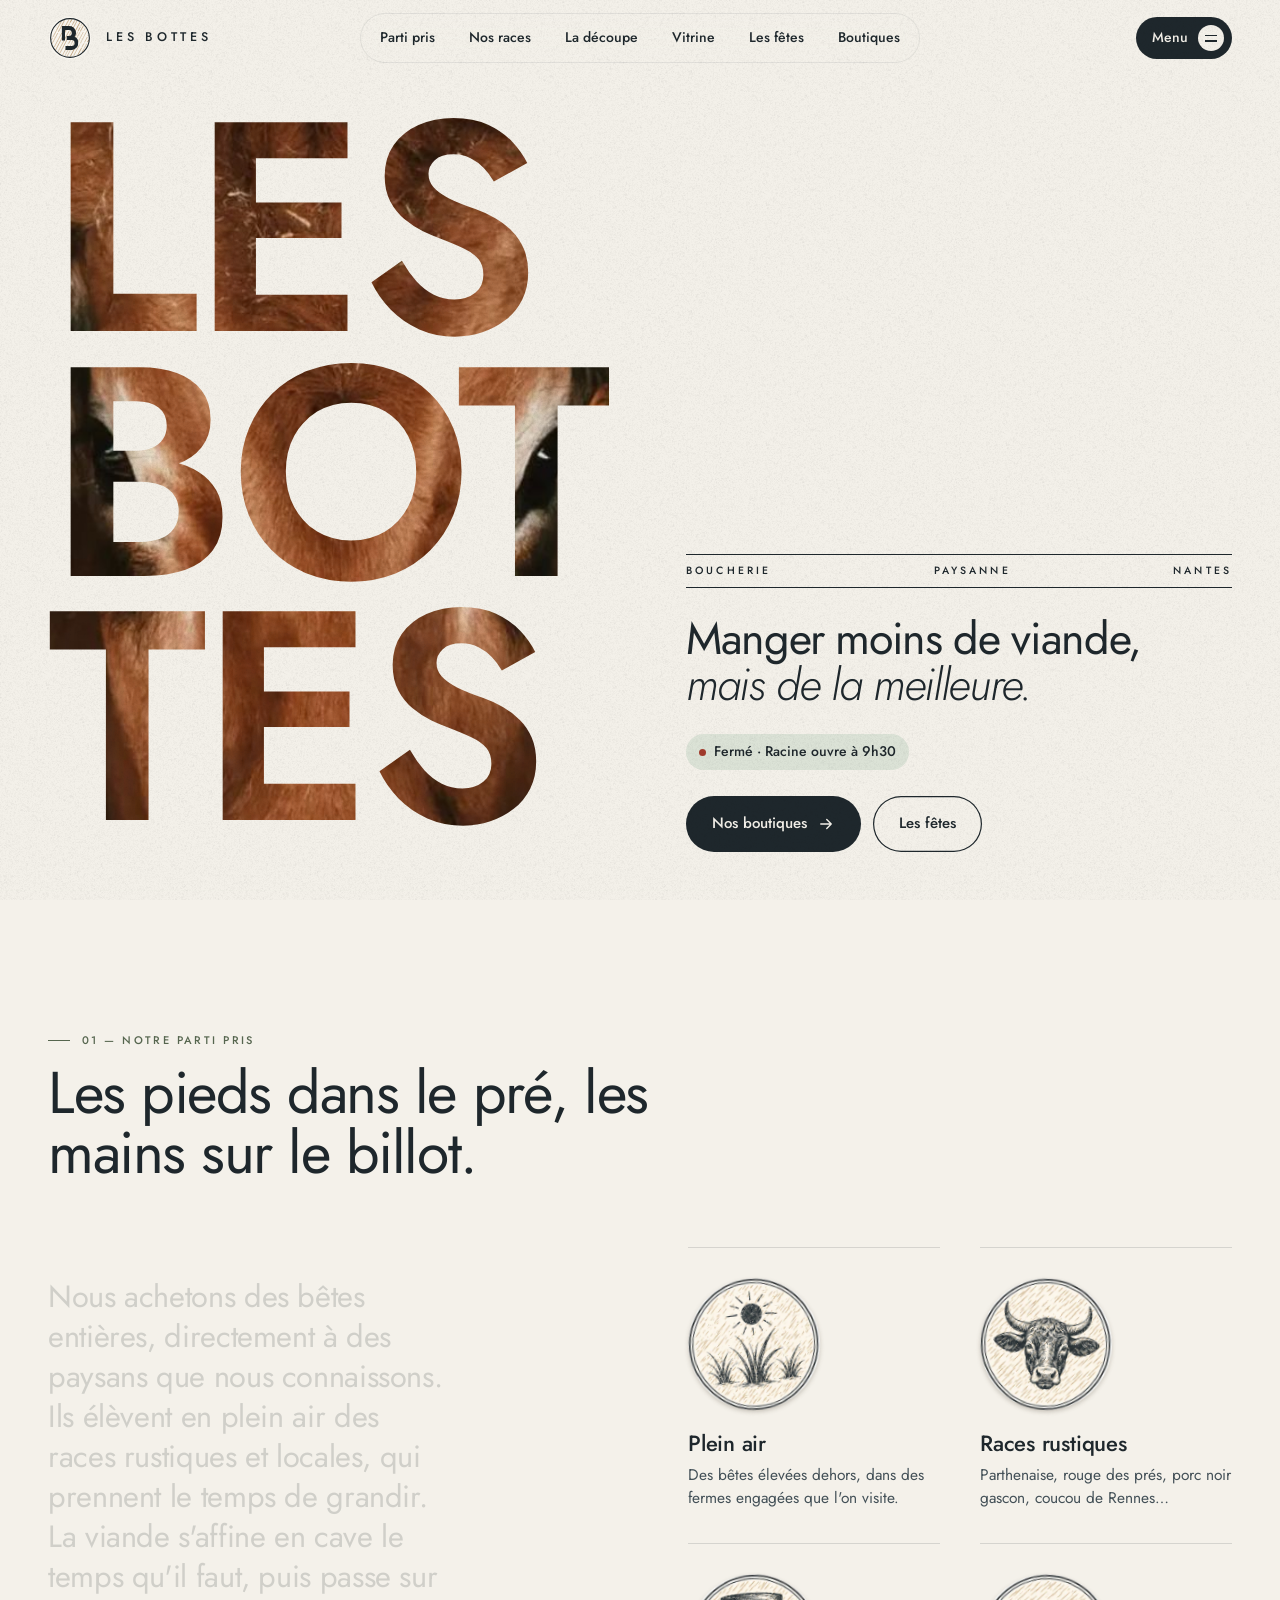
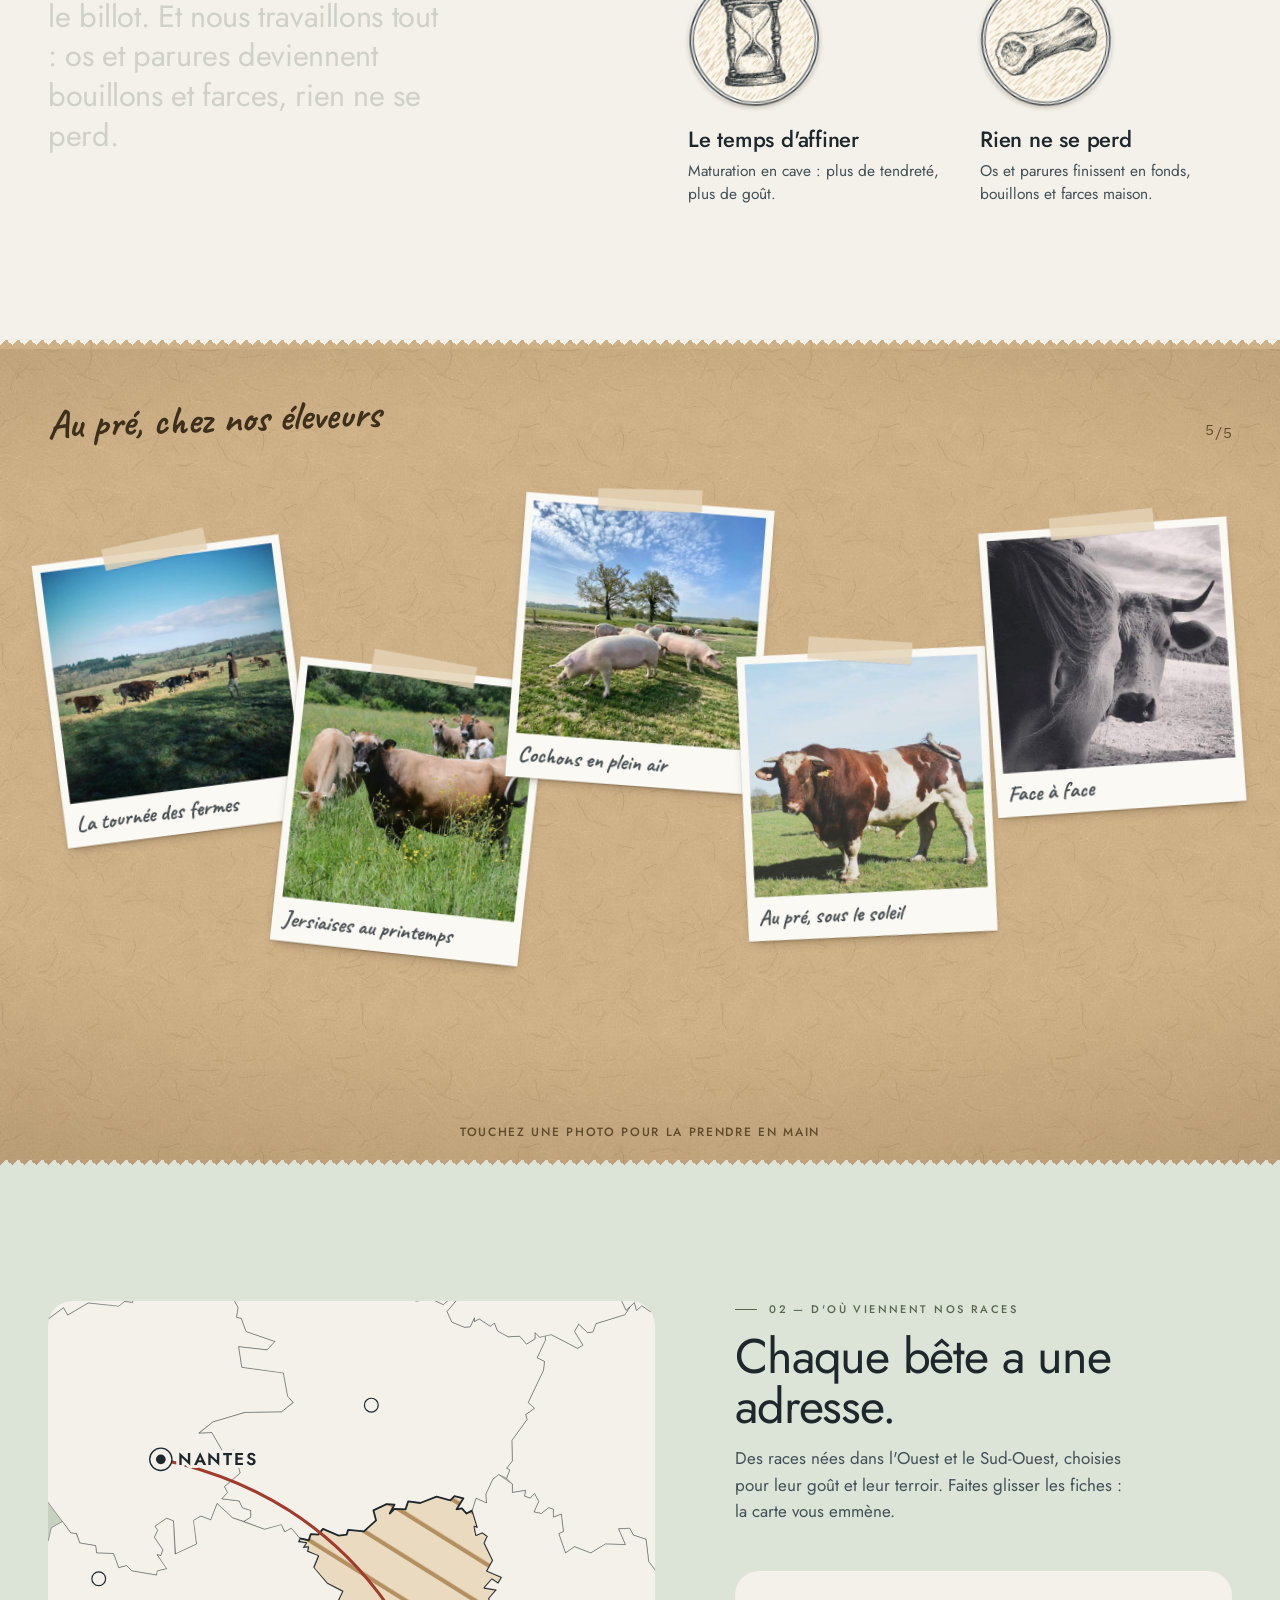
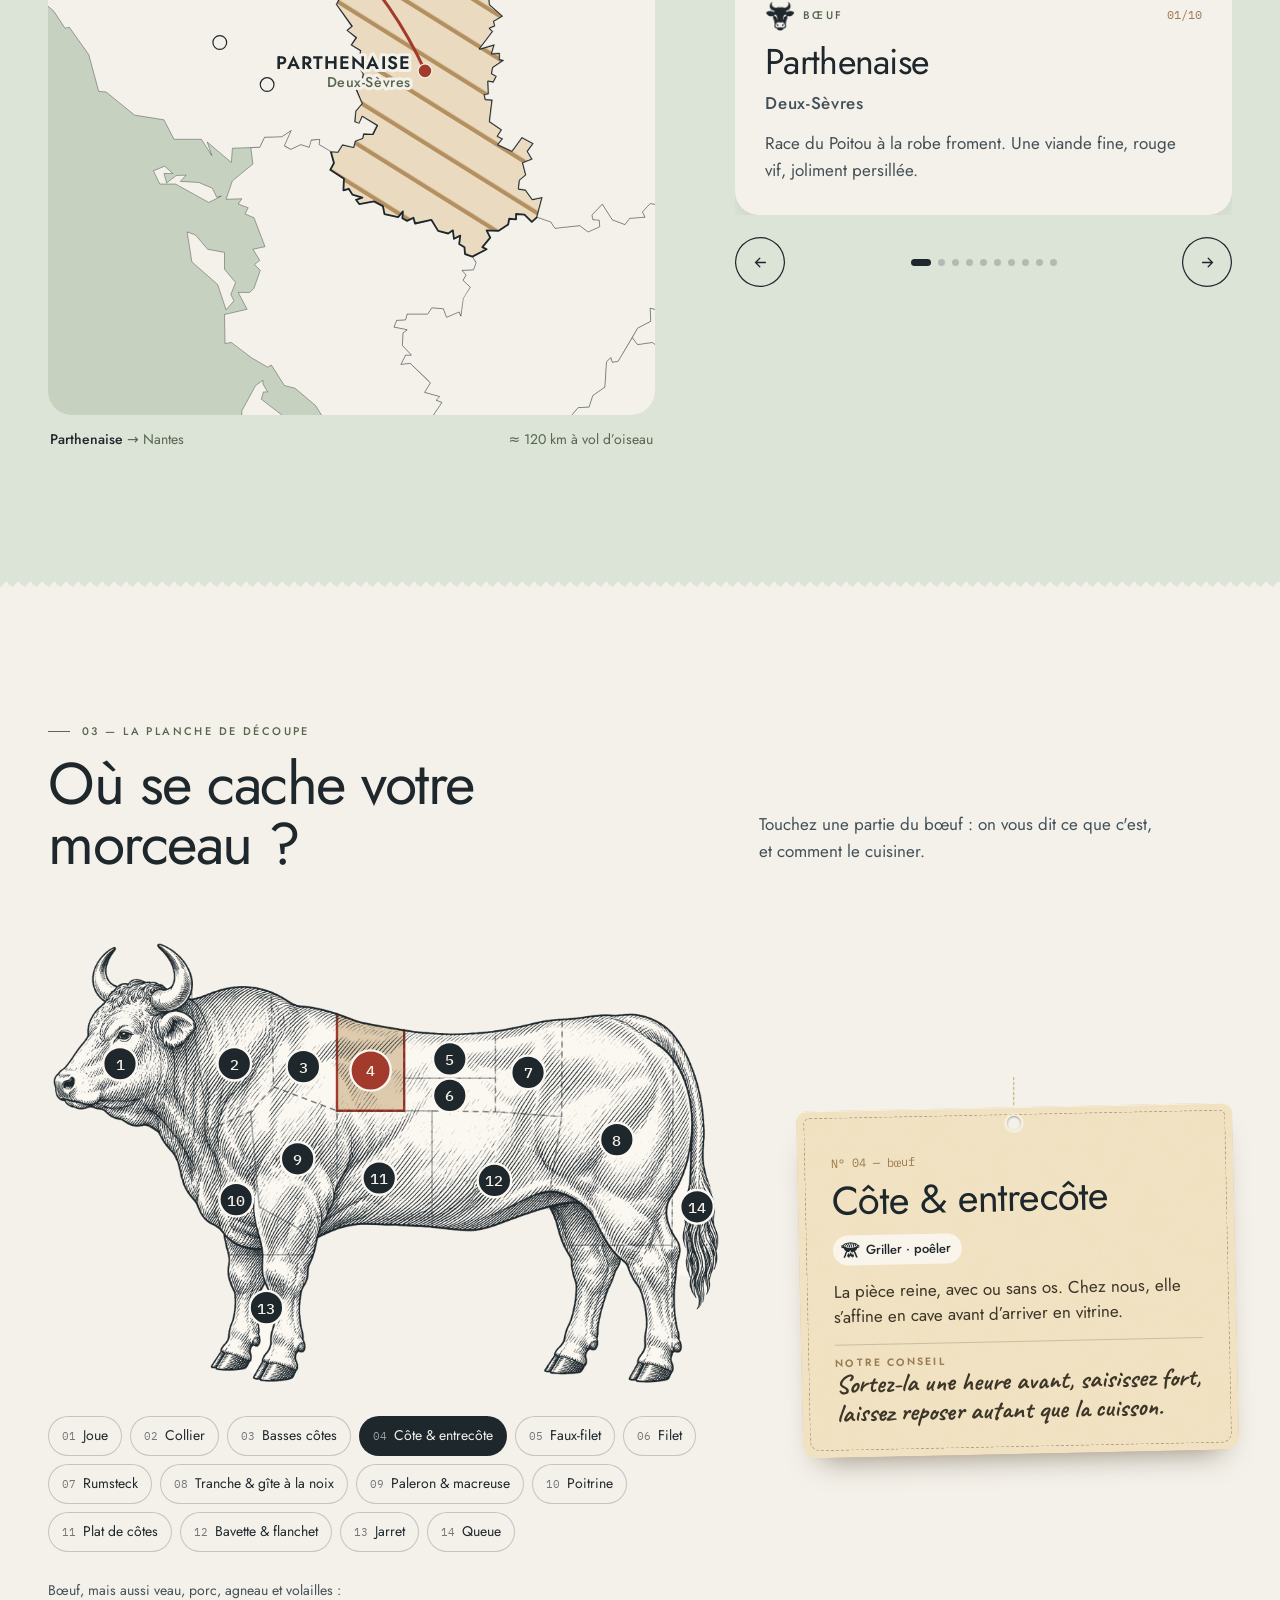
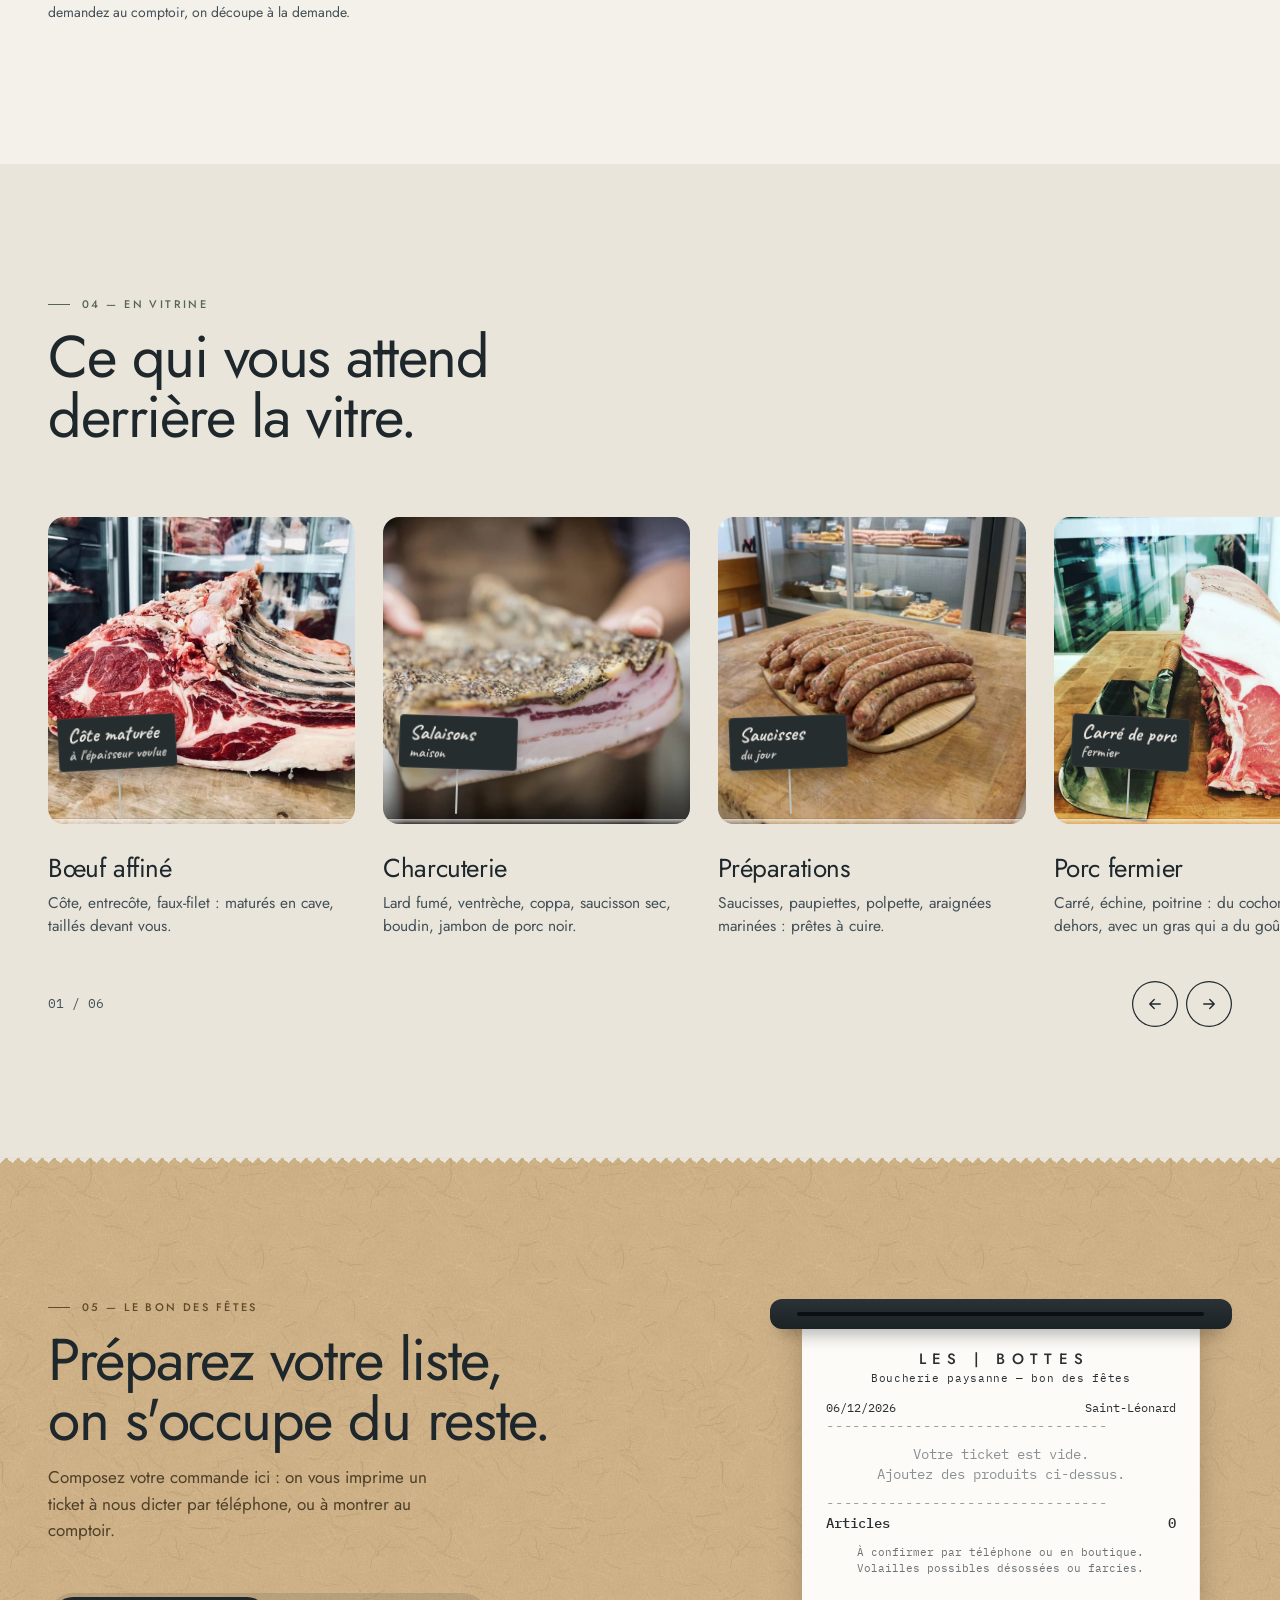
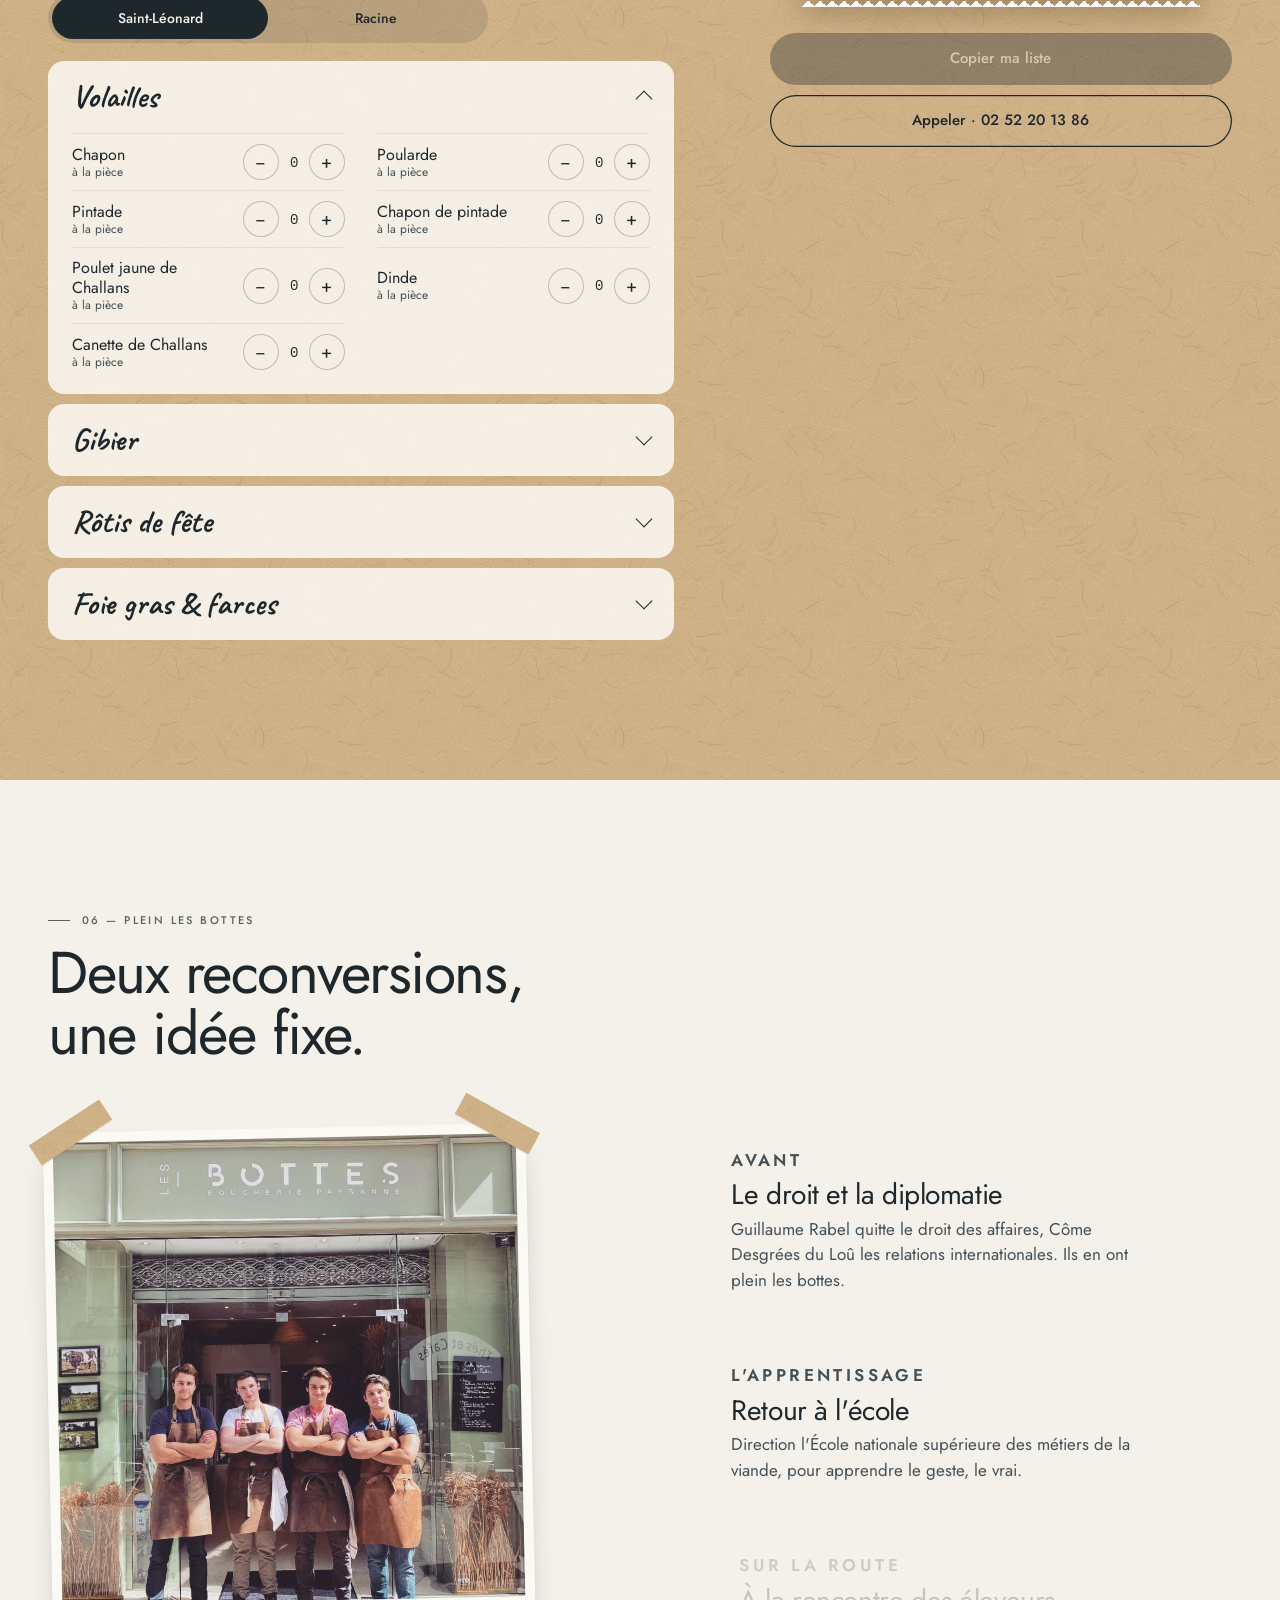
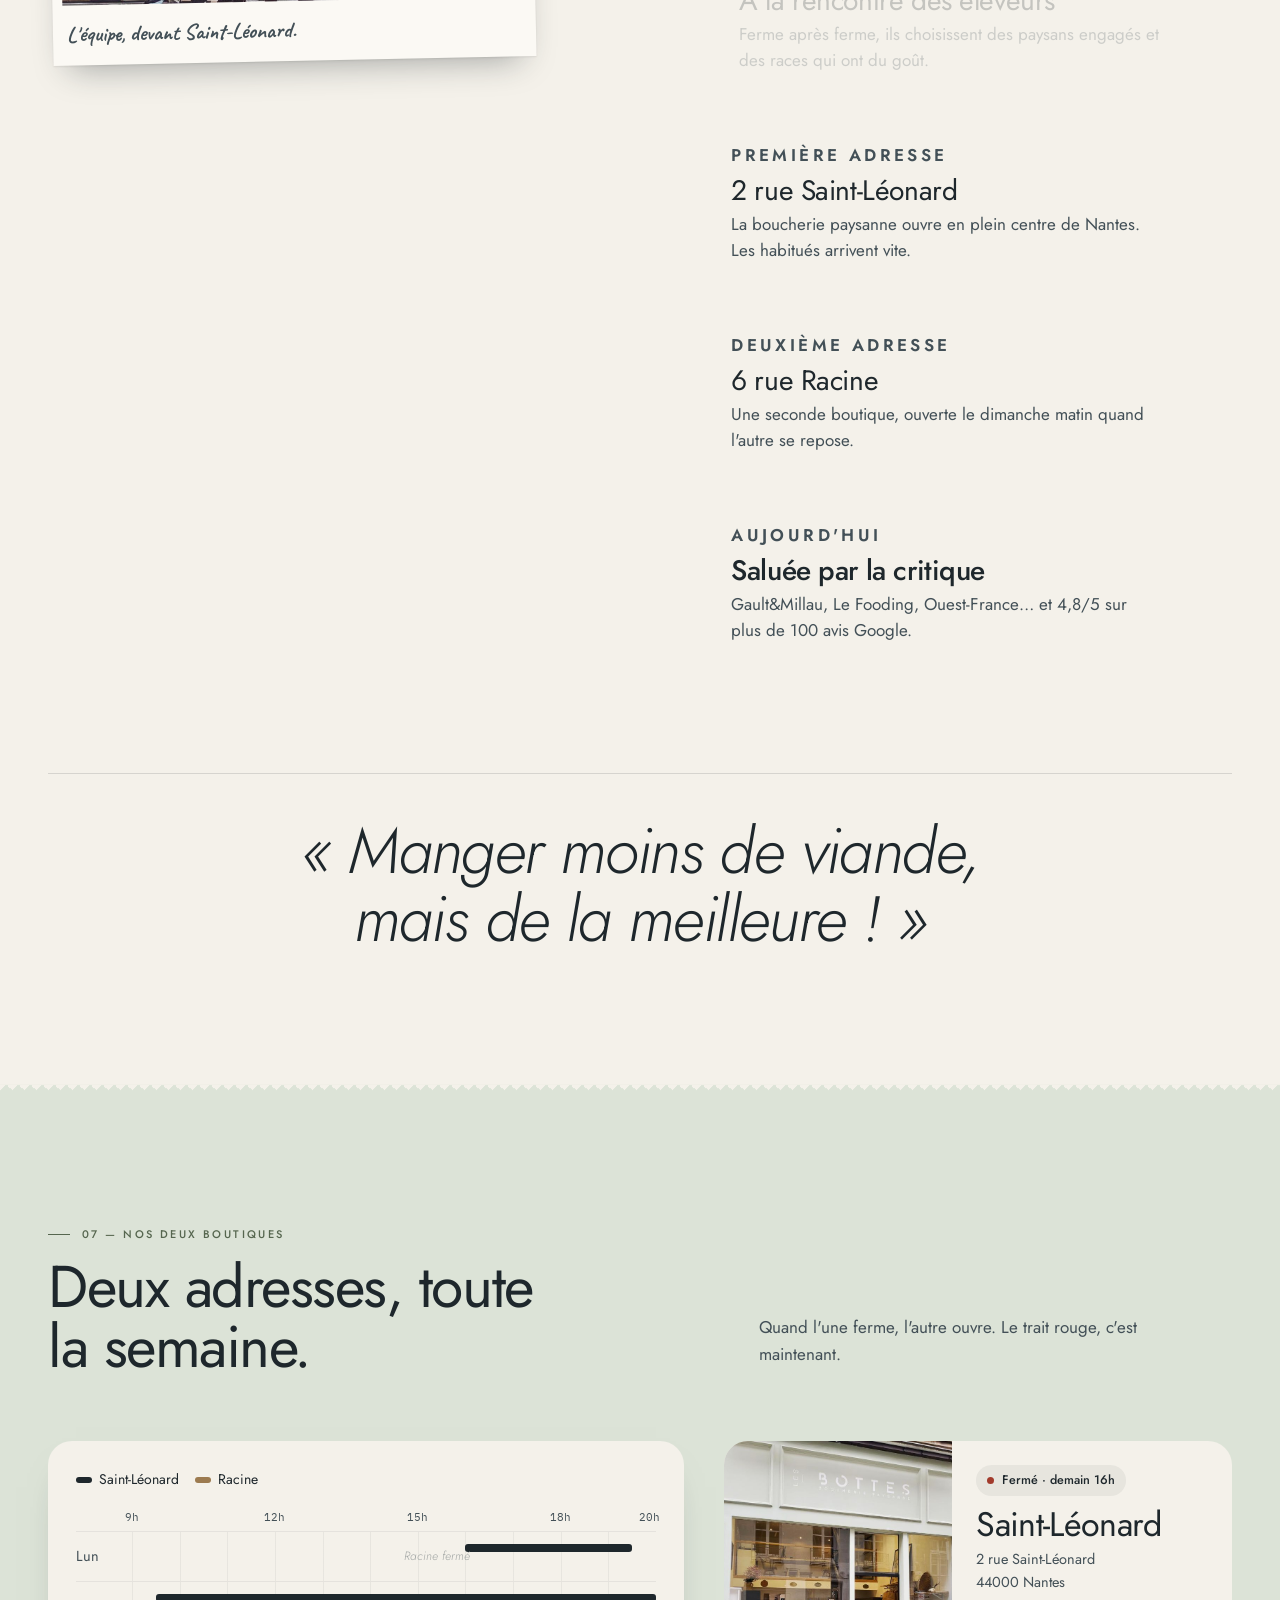
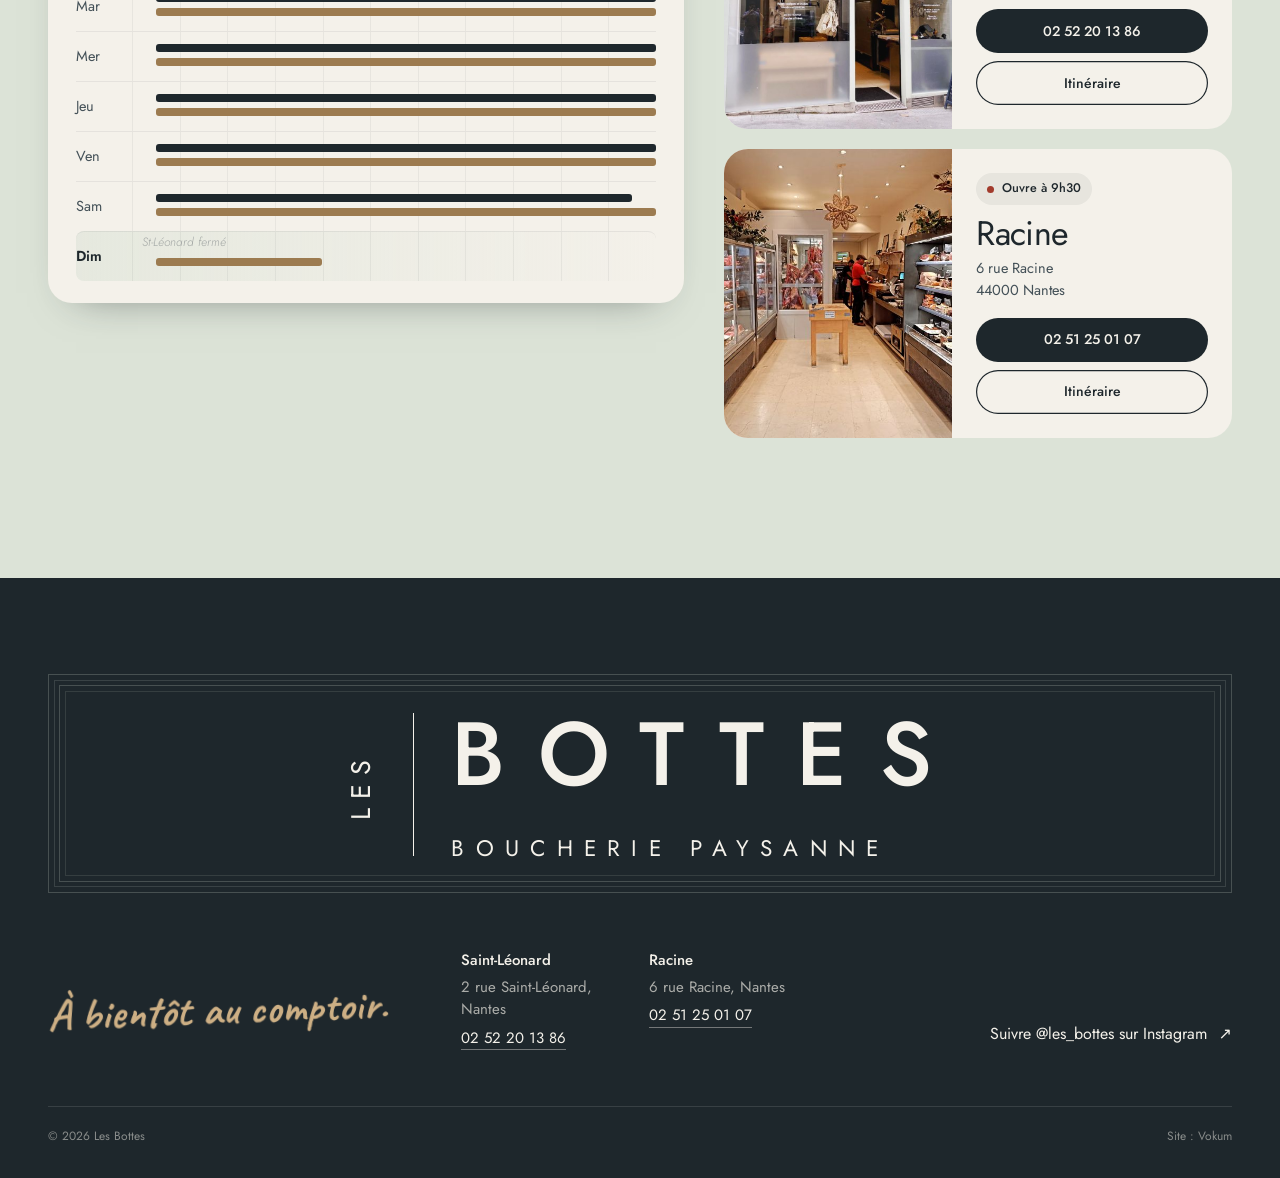
==== commit 40fa4eff: "Version ordinateur dédiée (mobile inchangé) - Navigation dans l'en-tête, menu rouleau en deux colonn" ====
--- a/index.html
+++ b/index.html
@@ -11,7 +11,7 @@
 <link rel="preload" href="fonts/jost-latin-400-normal.woff2" as="font" type="font/woff2" crossorigin>
 <link rel="preload" href="fonts/jost-latin-500-normal.woff2" as="font" type="font/woff2" crossorigin>
 <link rel="icon" href="data:image/svg+xml,%3Csvg xmlns=%22http://www.w3.org/2000/svg%22 viewBox=%220 0 100 100%22%3E%3Ccircle cx=%2250%22 cy=%2250%22 r=%2247%22 fill=%22%23FBF8F2%22 stroke=%22%231E272C%22 stroke-width=%224%22/%3E%3Cpath transform=%22translate(31 23) scale(.54)%22 fill=%22%231E272C%22 d=%22M0 0H31A28.5 28.5 0 0 1 54.6 45.2A27.4 27.4 0 0 1 69.8 71.8A28.2 28.2 0 0 1 43 100H16V83.3H42A12.5 12.5 0 0 0 42 58.2H21.2V42H30A12.7 12.7 0 0 0 30 16.6H18A4 4 0 0 0 14 20.6V60.4H0Z%22/%3E%3C/svg%3E">
-<link rel="stylesheet" href="css/site.css?v=d26be858">
+<link rel="stylesheet" href="css/site.css?v=7039e5fd">
 <script type="application/ld+json">
 {"@context":"https://schema.org","@graph":[
 {"@type":"ButcherShop","name":"Les Bottes — Saint-Léonard","slogan":"Manger moins de viande, mais de la meilleure !","telephone":"+33252201386","address":{"@type":"PostalAddress","streetAddress":"2 rue Saint-Léonard","postalCode":"44000","addressLocality":"Nantes","addressCountry":"FR"},"sameAs":["https://www.instagram.com/les_bottes/"],
@@ -60,6 +60,9 @@
     <span class="sticker sticker--top"><svg viewBox="0 0 200 200" aria-hidden="true"><circle class="sticker__bg" cx="100" cy="100" r="96"/><g data-hatch="mini"></g><circle class="sticker__ring" cx="100" cy="100" r="88"/><use href="#b-mark" x="62" y="46" width="76" height="108" class="sticker__b"/></svg></span>
     <span class="top__name">Les&nbsp;Bottes</span>
   </a>
+  <nav class="top__nav" aria-label="Navigation principale">
+    <a href="#parti-pris">Parti pris</a><a href="#races">Nos races</a><a href="#decoupe">La découpe</a><a href="#vitrine">Vitrine</a><a href="#fetes">Les fêtes</a><a href="#boutiques">Boutiques</a>
+  </nav>
   <button class="top__menu" id="menuBtn" type="button" aria-expanded="false" aria-controls="menu">
     <span class="top__menu-label" data-open="Menu" data-close="Fermer">Menu</span>
     <span class="top__menu-icon" aria-hidden="true"><i></i><i></i></span>
--- a/css/site.css
+++ b/css/site.css
@@ -142,6 +142,7 @@
 .top.is-away{transform:translateY(-110%)}
 body.menu-open .top{background:transparent;box-shadow:none;-webkit-backdrop-filter:none;backdrop-filter:none;transform:none}
 .top__brand{display:flex;align-items:center;gap:10px}
+.top__nav{display:none}
 .sticker--top{width:38px;height:38px;display:block}
 .sticker--top .sticker__ring{stroke-width:5}
 .top__name{font-size:12px;letter-spacing:.3em;text-transform:uppercase;font-weight:500;opacity:0;transform:translateX(-6px);transition:opacity .4s,transform .4s var(--ease)}
@@ -555,35 +556,193 @@
    TABLETTE / DESKTOP (base propre, à affiner ensuite)
    ========================================================== */
 @media (min-width:820px){
-  :root{--pad:48px;--top:70px}
-  section{padding:120px var(--pad)}
-  .giant{display:grid;flex-direction:initial;grid-template-columns:1.15fr .85fr;grid-template-rows:1fr repeat(4,auto);column-gap:56px;align-items:end;min-height:100vh;padding-top:calc(var(--top) + 30px)}
-  .giant__title{grid-row:1/span 5;align-self:center}
-  .giant__band{grid-row:2}.giant__claim{grid-row:3}.giant__status{grid-row:4;justify-self:start}.giant__ctas{grid-row:5}
-  .gl{font-size:min(19vw,calc((100vh - 140px) / 2.5))}
-  .giant__band{margin-top:0}
-  .giant__ctas{display:flex}
-  .pledge__grid{grid-template-columns:repeat(2,1fr);column-gap:48px}
-  .read{max-width:24ch}
+  /* ===== ORDINATEUR — mise en page dédiée (le mobile n'est pas concerné) ===== */
+  :root{--pad:max(48px,calc((100vw - 1280px) / 2));--top:76px}
+  section{padding:132px var(--pad) 140px}
+  .head{grid-template-columns:1.15fr .85fr;column-gap:72px;align-items:end;margin-bottom:64px}
+  .head__num{grid-column:1/-1}
+  .head__title{font-size:clamp(44px,4.6vw,74px);line-height:1.02;max-width:15ch}
+  .head__lead{grid-column:2;grid-row:2;font-size:17px;max-width:40ch;padding-bottom:10px}
+  .btn{transition:transform .35s var(--ease),background-color .25s,color .25s,box-shadow .25s}
+  .btn--ink:hover{background:#2c3940}
+
+  /* --- En-tête --- */
+  .top{padding:0 var(--pad);display:grid;grid-template-columns:1fr auto 1fr}
+  .top__brand{gap:14px}
+  .sticker--top{width:44px;height:44px}
+  .top__name{opacity:1;transform:none;font-size:12.5px}
+  .top__nav{display:flex;gap:4px;padding:5px;border-radius:999px;background:rgba(244,241,234,.72);-webkit-backdrop-filter:blur(10px);backdrop-filter:blur(10px);box-shadow:inset 0 0 0 1px rgba(30,39,44,.08)}
+  .top.is-solid .top__nav{background:transparent;box-shadow:none}
+  .top__nav a{padding:9px 15px;border-radius:999px;font-size:14px;font-weight:500;transition:background .25s,color .25s}
+  .top__nav a:hover{background:var(--ink);color:var(--paper)}
+  .top__menu{justify-self:end}
+  body.menu-open .top__nav{opacity:0;pointer-events:none}
+  .roll__sheet{padding-left:var(--pad);padding-right:var(--pad);display:grid;grid-template-columns:1.4fr 1fr;column-gap:80px;align-content:center}
+  .roll__nav{grid-row:1/span 2}
+  .roll__list a{font-size:clamp(30px,3.2vw,46px);padding:12px 0}
+  .roll__shops{grid-template-columns:1fr;align-self:end}
+  .roll__insta{align-self:start}
+
+  /* --- Hero --- */
+  .giant{display:grid;grid-template-columns:auto minmax(320px,1fr);grid-template-rows:1fr auto auto auto auto;column-gap:clamp(48px,6vw,110px);
+    min-height:100vh;padding:calc(var(--top) + 18px) var(--pad) 48px}
+  .giant__title{grid-row:1/span 5;align-self:center;display:block}
+  .gl{font-size:min(31vw,calc((100vh - var(--top) - 90px) / 2.46),390px)}
+  .giant__word{margin:0}
+  .giant__band{grid-column:2;grid-row:2;margin-top:0}
+  .giant__claim{grid-column:2;grid-row:3;font-size:clamp(38px,3.5vw,58px);margin-top:28px}
+  .giant__status{grid-column:2;grid-row:4;justify-self:start;margin-top:26px;font-size:14px}
+  .giant__ctas{grid-column:2;grid-row:5;display:flex;gap:12px;margin-top:26px}
+  .giant__ctas .btn{padding:0 26px;height:56px}
+
+  /* --- 01 Parti pris --- */
+  .pledge{display:grid;grid-template-columns:1fr 1fr;column-gap:96px;align-items:start}
+  .pledge .head{grid-column:1/-1;grid-template-columns:1fr}
+  .pledge .head__title{max-width:18ch}
+  .read{grid-column:1;font-size:clamp(28px,2.4vw,38px);max-width:22ch;margin:0;padding-top:30px}
+  .pledge__grid{grid-column:2;grid-template-columns:1fr 1fr;column-gap:40px;border-top:0}
+  .pledge__item{grid-template-columns:1fr;align-items:start;gap:16px;padding:30px 0 34px;border-top:1px solid rgba(30,39,44,.14)}
+  .pledge__item::after{display:none}
+  .stk{width:132px;height:132px}
+  .pledge__item h3{font-size:22px}
+  .pledge__item p{font-size:15.5px;max-width:28ch}
+  .album{grid-column:1/-1;margin:110px calc(var(--pad) * -1) -140px}
+  .album__pin{height:min(820px,calc(100vh + 40px))}
+  .album__table{padding:56px var(--pad) 0}
+  .album__label{font-size:40px}
+  .album__count{font-size:15px}
+  .album__pile{top:140px;bottom:80px}
+  .snap{width:21%;max-width:300px}
+  .snap figcaption{font-size:22px}
+  .snap[data-i="0"]{left:0!important;top:10%!important}
+  .snap[data-i="1"]{left:20%!important;top:30%!important}
+  .snap[data-i="2"]{left:39.5%!important;top:2%!important}
+  .snap[data-i="3"]{left:59%!important;top:27%!important}
+  .snap[data-i="4"]{left:79%!important;top:6%!important}
+  .album__hint{bottom:28px}
+
+  /* --- 02 Races --- */
+  .origins{display:grid;grid-template-columns:1.1fr .9fr;grid-template-rows:auto auto 1fr;column-gap:80px;align-items:start}
+  .origins__stage{display:contents}
+  .origins .head{grid-column:2;grid-row:1;grid-template-columns:1fr;margin:0 0 36px;align-self:end}
+  .origins .head__lead{grid-column:1;grid-row:auto}
+  .origins .head__title{font-size:clamp(40px,3.8vw,60px)}
+  .origins__map{grid-column:1;grid-row:1/span 3;padding:0;position:sticky;top:calc(var(--top) + 24px)}
+  .map{height:min(calc(100vh - var(--top) - 110px),780px);min-height:520px;border-radius:24px}
+  .map__caption{font-size:14px;padding-top:14px}
+  .breeds{grid-column:2;grid-row:2;grid-auto-columns:100%;padding:0;scroll-padding:0}
+  .breed{padding:30px 30px 32px;border-radius:24px}
+  .breed h3{font-size:clamp(32px,2.8vw,44px);margin-bottom:10px}
+  .breed__where{font-size:14px;margin-bottom:14px}
+  .breed p{font-size:17px;line-height:1.55}
+  .breed__kind .ico{width:30px;height:30px}
+  .breeds__nav{grid-column:2;grid-row:3;padding:22px 0 0;align-self:start}
+  .breeds__nav>button{width:50px;height:50px;transition:background .25s,color .25s}
+  .breeds__nav>button:hover{background:var(--ink);color:var(--paper)}
+
+  /* --- 03 Découpe --- */
+  .cut__board{grid-template-columns:1.55fr 1fr;column-gap:72px;align-items:center;row-gap:28px}
+  .cow{grid-column:1;grid-row:1}
+  .cut__chips{grid-column:1;grid-row:2;flex-wrap:wrap;overflow:visible;margin:0;padding:0;gap:8px}
+  .chip{height:40px;transition:background .25s,color .25s,box-shadow .25s}
+  .chip:hover{box-shadow:inset 0 0 0 1px var(--ink)}
+  .tag{grid-column:2;grid-row:1/span 3;margin:0;align-self:center}
+  .tag__inner{padding:44px 34px 30px}
+  .tag__name{font-size:40px}
+  .tag__desc{font-size:17px}
+  .tag__tip{font-size:26px}
+  .cut__note{grid-column:1;grid-row:3;padding:0}
+
+  /* --- 04 Vitrine --- */
+  .window{padding-left:0;padding-right:0}
+  .window .head{padding:0 var(--pad)}
+  .window__track{grid-auto-columns:clamp(300px,24vw,380px);gap:28px;padding:6px var(--pad) 10px;scroll-padding:0 var(--pad)}
+  .item h3{font-size:26px;margin-top:24px}
+  .item p{font-size:15.5px}
+  .item__plate img{transition:transform 1.2s var(--ease)}
+  .item:hover .item__plate img{transform:scale(1.05)}
+  .window__ui{padding:34px var(--pad) 0}
+
+  /* --- 05 Fêtes --- */
+  .feast{display:grid;grid-template-columns:1.15fr .85fr;column-gap:96px;align-items:start}
+  .feast .head{grid-column:1;grid-template-columns:1fr;margin-bottom:40px}
+  .feast .head__lead{grid-column:1;grid-row:auto}
+  .feast__shop,.feast__menu{grid-column:1}
+  .feast__shop{max-width:440px}
+  .group summary{padding:20px 24px}
+  .group summary h3{font-size:32px}
+  .group__rows{padding:0 24px 14px;display:grid;grid-template-columns:1fr 1fr;column-gap:32px}
+  .row__name{font-size:16px}
+  .printer{grid-column:2;grid-row:1/span 3;position:sticky;top:calc(var(--top) + 36px);margin-top:0}
+  .ticket{width:86%}
+  .ticket__paper{font-size:13.5px;padding:34px 24px 30px}
+  .feast__dock{display:none}
+
+  /* --- 06 Histoire --- */
+  .story{display:grid;grid-template-columns:.9fr 1.1fr;column-gap:110px;align-items:start}
+  .story .head{grid-column:1/-1}
+  .story__photo{grid-column:1;margin:0}
+  .trail{grid-column:2;padding-left:90px}
+  .trail__prints{width:70px}
+  .trail__steps{gap:70px;padding-top:20px}
+  .step__when{font-size:12px}
+  .step h3{font-size:clamp(26px,2.2vw,34px)}
+  .step p{font-size:17px;max-width:42ch}
+  .story__quote{grid-column:1/-1;margin-top:120px;padding-top:44px;text-align:center}
+  .story__quote p{font-size:clamp(44px,5vw,84px);max-width:20ch;margin:0 auto}
+
+  /* --- 07 Boutiques --- */
+  .week{display:grid;grid-template-columns:1.25fr 1fr;column-gap:40px;align-items:start}
+  .week .head{grid-column:1/-1}
+  .gantt{grid-column:1;padding:28px 28px 22px;border-radius:24px}
+  .gantt__legend{font-size:14px;margin-bottom:18px}
+  .gantt__axis{margin-left:56px;font-size:11px;height:22px}
+  .grow{grid-template-columns:56px 1fr;height:50px}
+  .grow__d{font-size:14.5px}
+  .bar{height:8px}.bar--l{top:12px}.bar--r{top:26px}
+  .bar__x{top:16px;font-size:12px}
+  .shops{grid-column:2;margin-top:0;grid-template-columns:1fr;gap:20px}
+  .shop{display:grid;grid-template-columns:.9fr 1.1fr;border-radius:24px;transition:transform .5s var(--ease),box-shadow .5s var(--ease)}
+  .shop:hover{transform:translateY(-4px);box-shadow:0 24px 40px -28px rgba(30,39,44,.55)}
+  .shop__img{aspect-ratio:auto;height:100%}
+  .shop__body{padding:24px 24px 24px}
+  .shop h3{font-size:34px}
+  .shop__ctas{grid-template-columns:1fr}
+
+  /* --- Pied de page --- */
+  .foot{display:grid;grid-template-columns:1fr 1fr 1fr;column-gap:56px;align-items:end;padding:96px var(--pad) 32px}
+  .foot__sign{grid-column:1/-1;margin-bottom:56px}
+  .foot__sign .sign__word{font-size:clamp(64px,7vw,110px)}
+  .foot__bye{grid-column:1;font-size:44px;margin:0}
+  .foot__cols{grid-column:2;font-size:15px}
+  .foot__insta{grid-column:3;margin:0;border:0;padding:0 0 4px;justify-content:flex-end;gap:12px;font-size:16px}
+  .foot__legal{grid-column:1/-1;margin-top:56px;padding-top:20px;border-top:1px solid rgba(244,241,234,.12)}
+}
+/* tablette en portrait : hero sur une colonne */
+@media (min-width:820px) and (max-width:1099px) and (orientation:portrait){
+  .giant{grid-template-columns:1fr;grid-template-rows:none;align-content:center}
+  .giant__title,.giant__band,.giant__claim,.giant__status,.giant__ctas{grid-column:1;grid-row:auto}
+  .giant__title{margin-bottom:36px}
+  .giant__word{width:fit-content}
+  .gl{font-size:min(30vw,calc((100vh - 470px) / 2.46),300px)}
+  .giant__claim{font-size:clamp(40px,5.6vw,56px)}
+}
+/* tablette : on resserre la mise en page ordinateur */
+@media (min-width:820px) and (max-width:1099px){
+  .top__nav{display:none}
+  .top{grid-template-columns:1fr auto}
+  .pledge,.feast,.story,.origins{column-gap:48px}
+  .pledge__grid{grid-template-columns:1fr}
+  .stk{width:108px;height:108px}
+  .group__rows{grid-template-columns:1fr}
+  .week{grid-template-columns:1fr}
+  .shops{grid-column:1;margin-top:24px;grid-template-columns:1fr 1fr}
+  .shop{grid-template-columns:1fr}
+  .shop__img{aspect-ratio:16/10}
+  .foot{grid-template-columns:1fr 1fr}
+  .foot__insta{grid-column:1/-1;justify-content:flex-start;margin-top:24px}
   .snap{width:24%}
-  .origins__stage{display:grid;grid-template-columns:1.1fr .9fr;gap:40px;margin:0;align-items:center}
-  .origins__map{grid-row:1/span 2}
-  .map{height:min(76vh,680px)}
-  .breeds{grid-auto-columns:100%}
-  .cut__board{grid-template-columns:1.4fr 1fr;align-items:start;column-gap:48px}
-  .cow,.cut__chips{grid-column:1}
-  .tag{grid-column:2;grid-row:1/span 3}
-  .window__track{grid-auto-columns:320px}
-  .feast{display:grid;grid-template-columns:1.1fr .9fr;column-gap:56px;align-items:start}
-  .feast .head,.feast__shop,.feast__menu{grid-column:1}
-  .printer{grid-column:2;grid-row:1/span 3;position:sticky;top:calc(var(--top) + 30px)}
-  .feast__dock{display:none}
-  .story{display:grid;grid-template-columns:.9fr 1.1fr;column-gap:64px}
-  .story .head{grid-column:1/-1}
-  .story__photo{position:sticky;top:120px}
-  .story__quote{grid-column:1/-1}
-  .shops{grid-template-columns:1fr 1fr}
-  .foot__sign .sign__word{font-size:64px}
+  .snap figcaption{font-size:18px}
 }
 
 /* ==========================================================
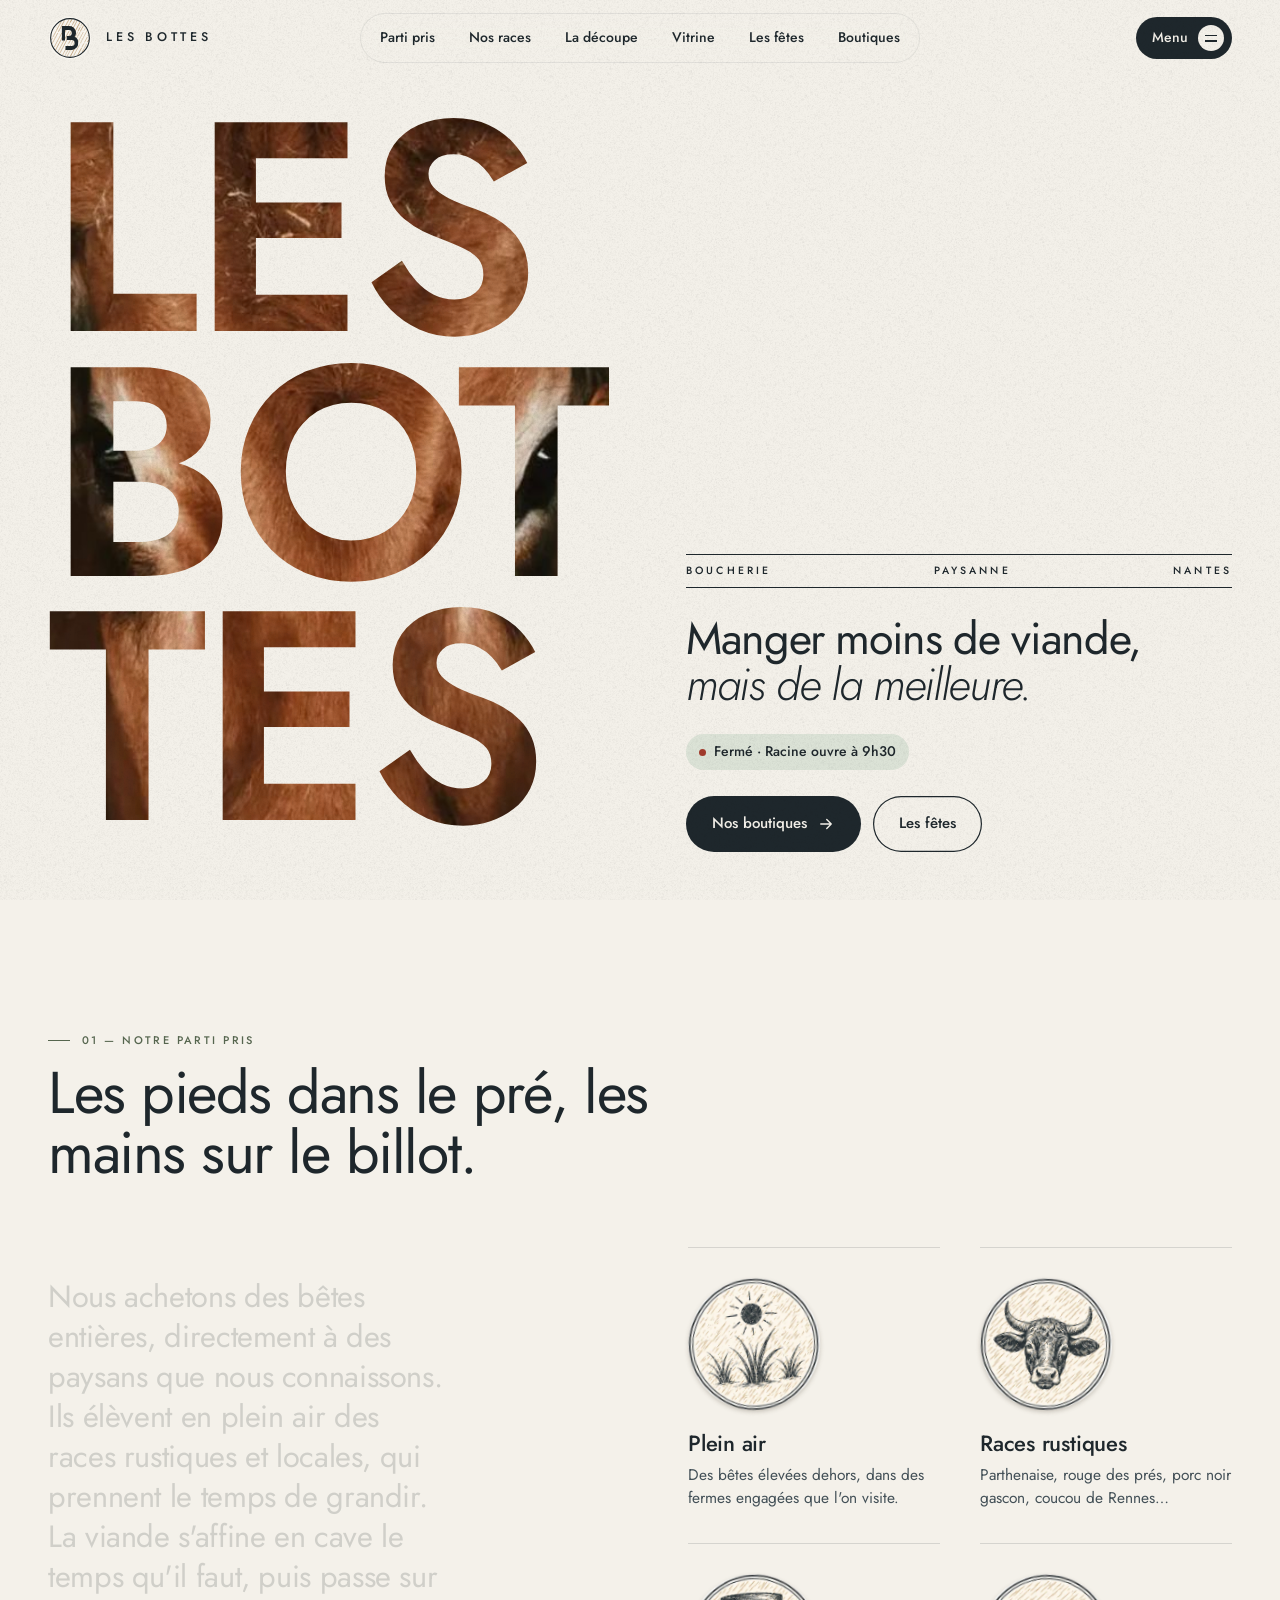
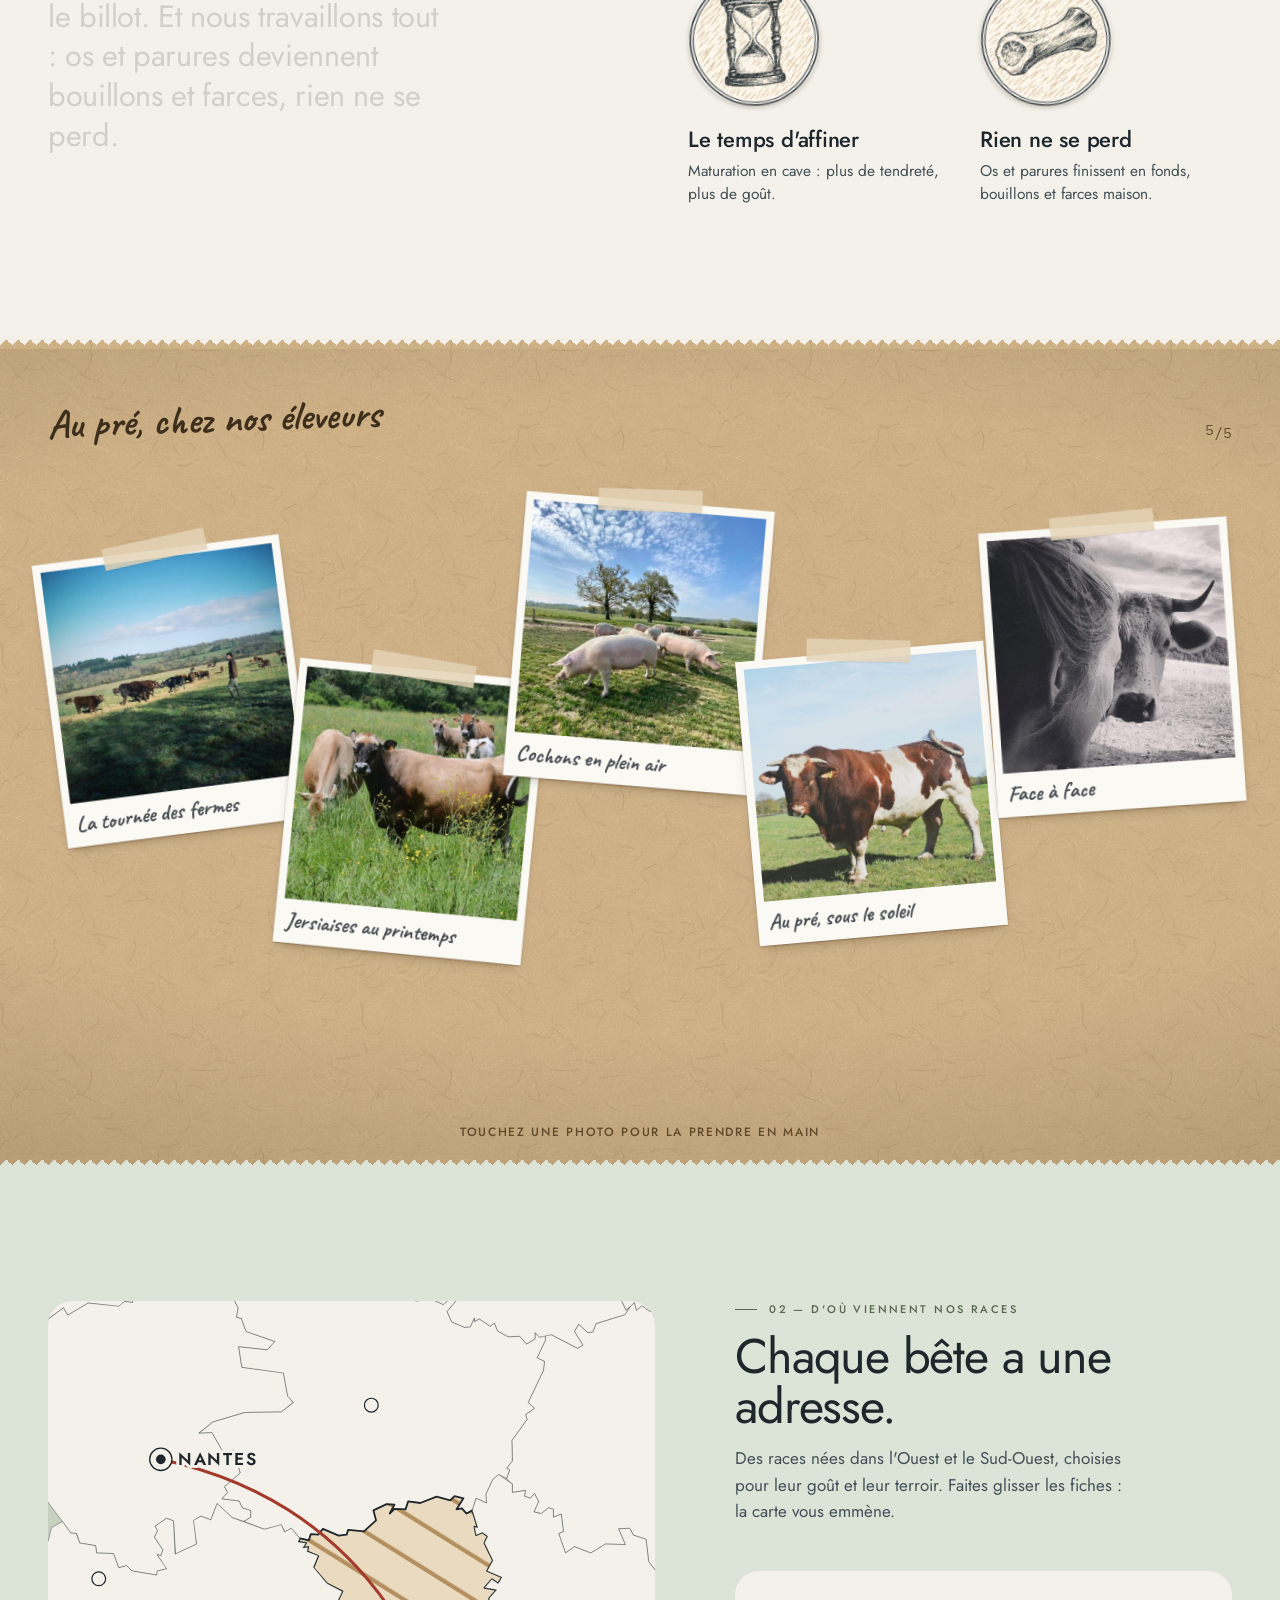
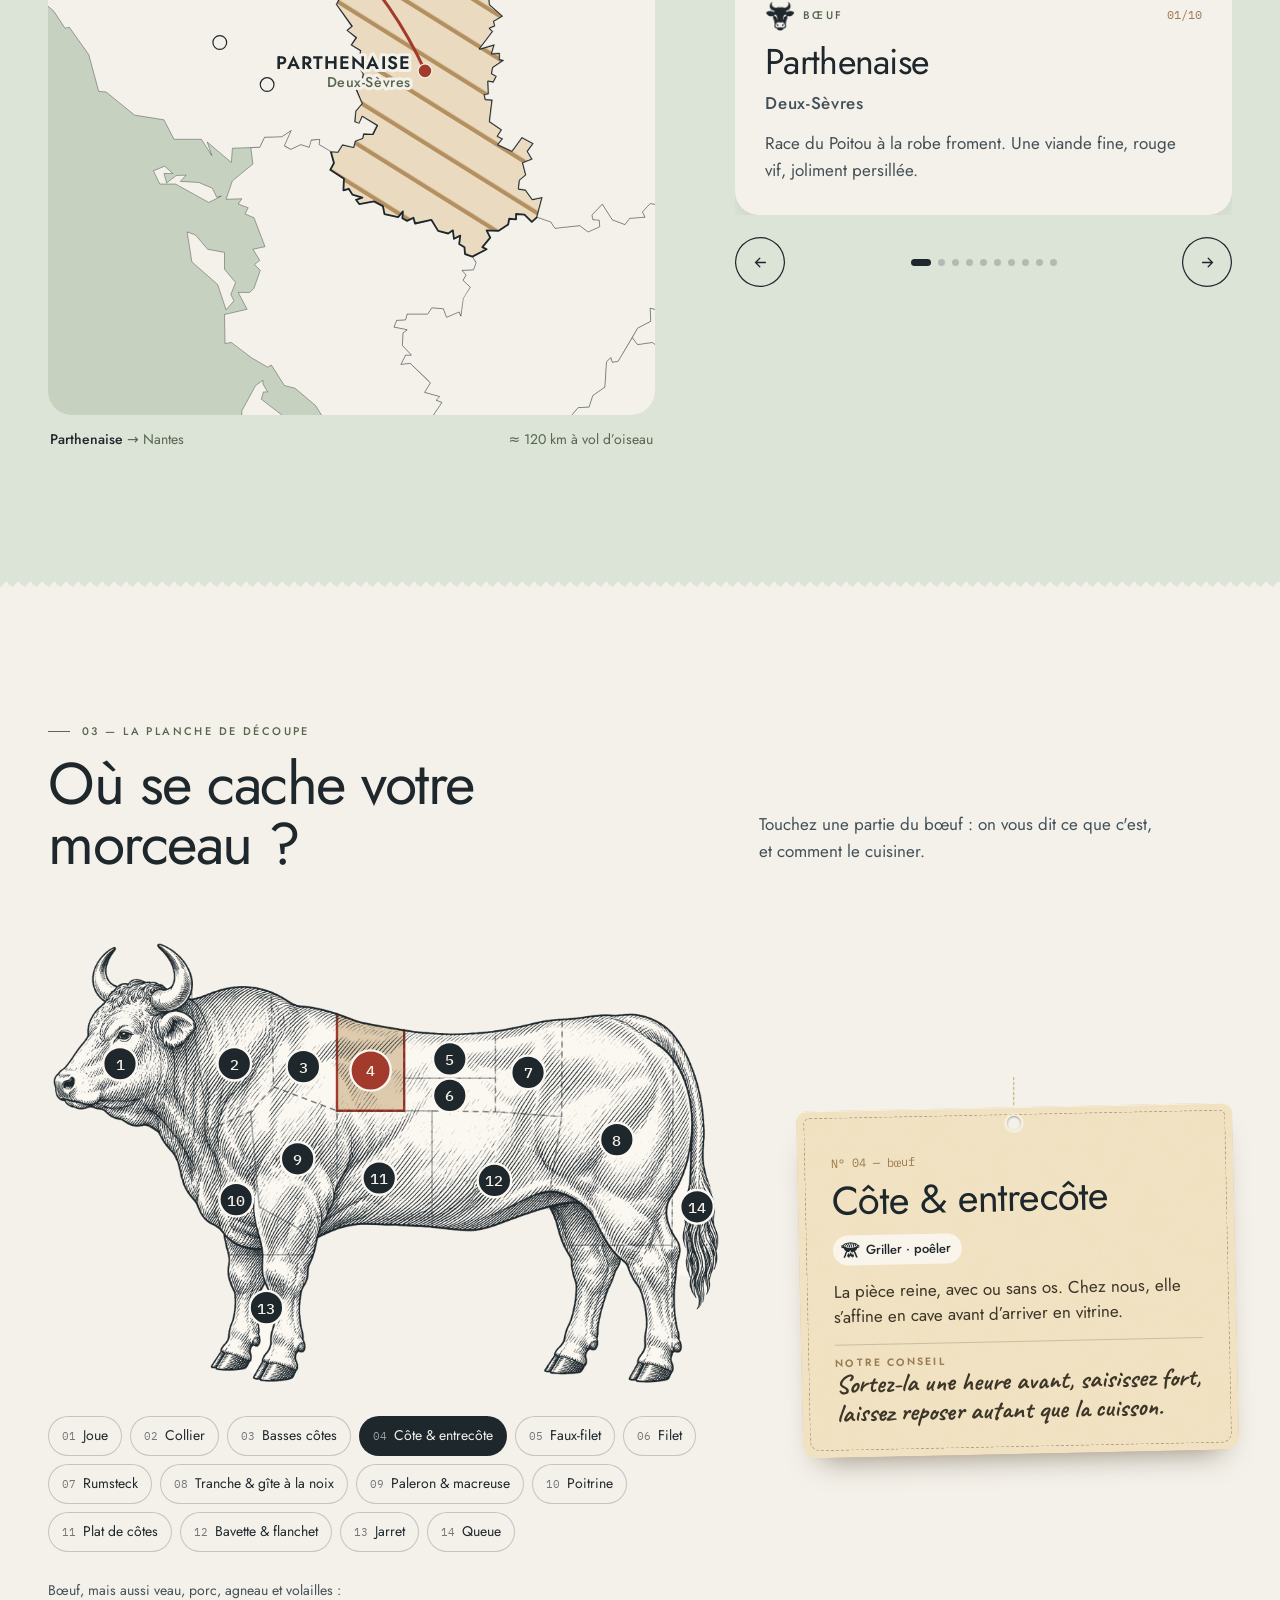
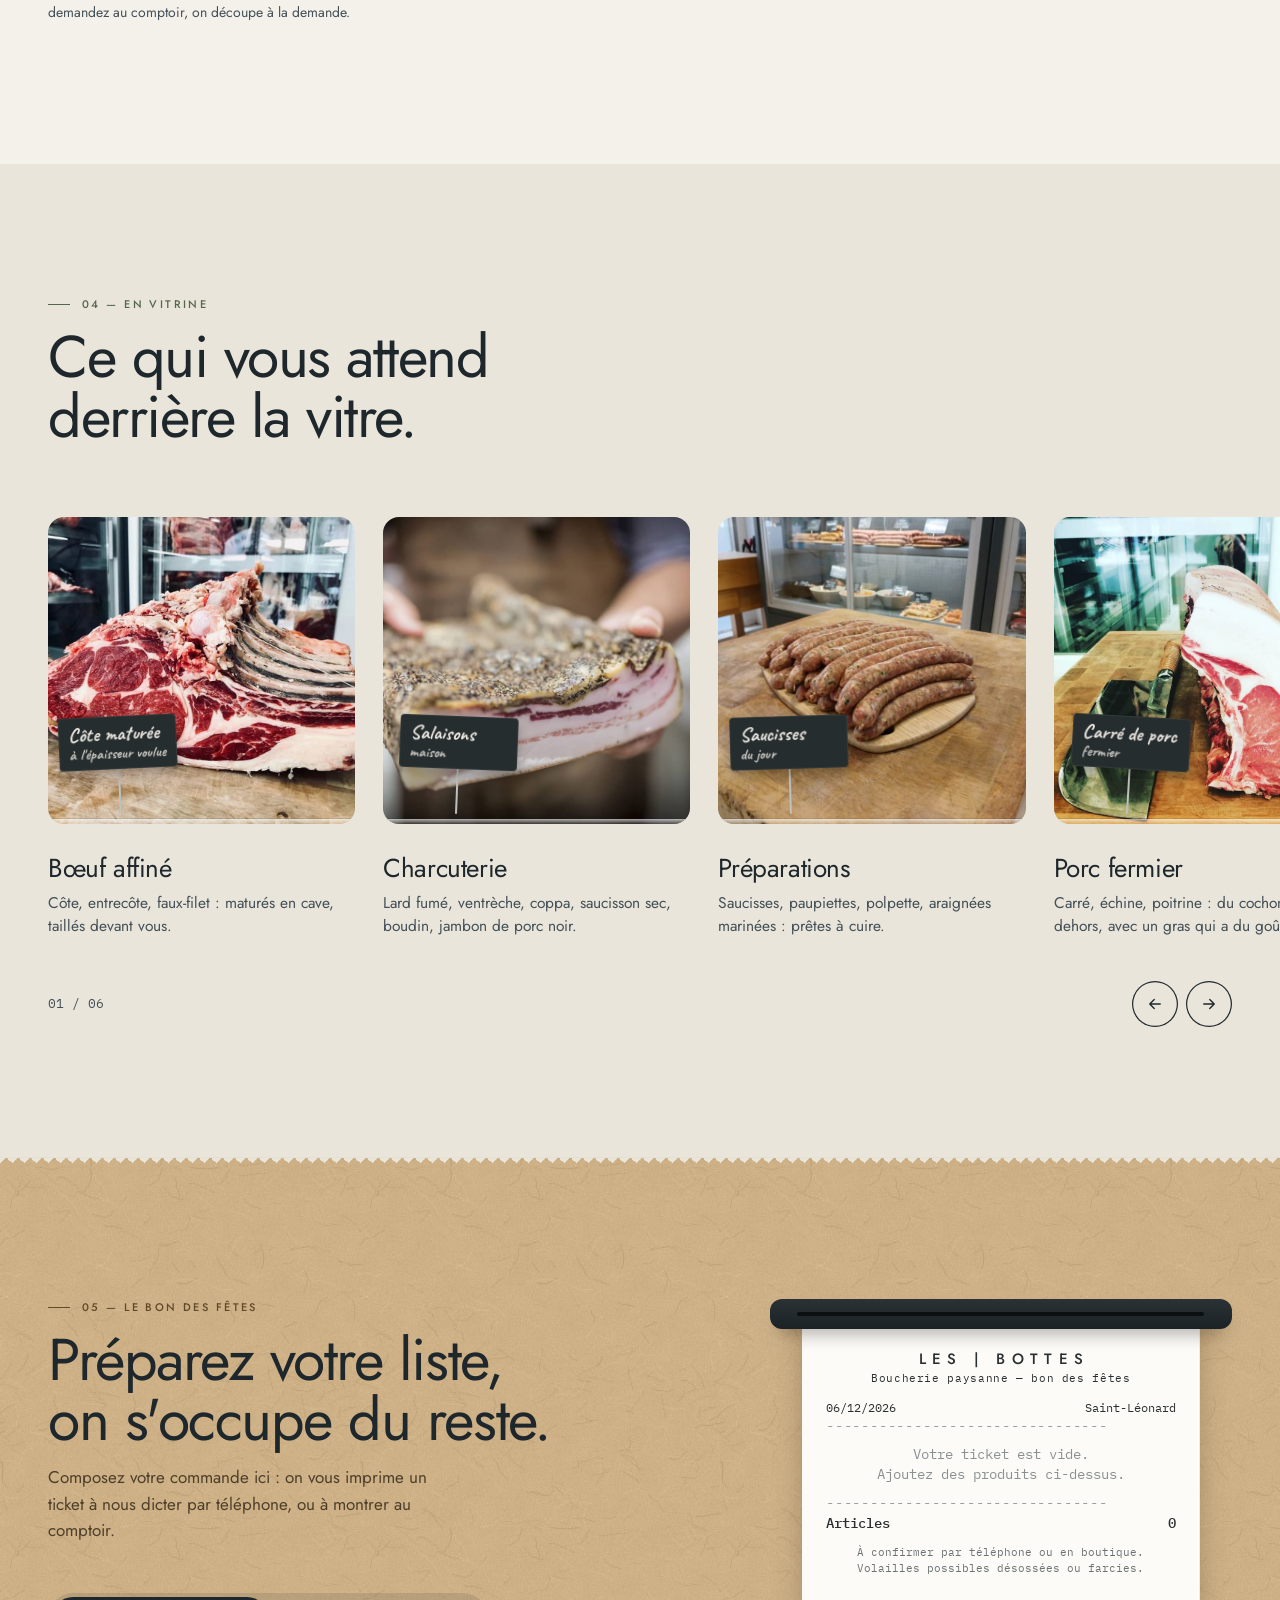
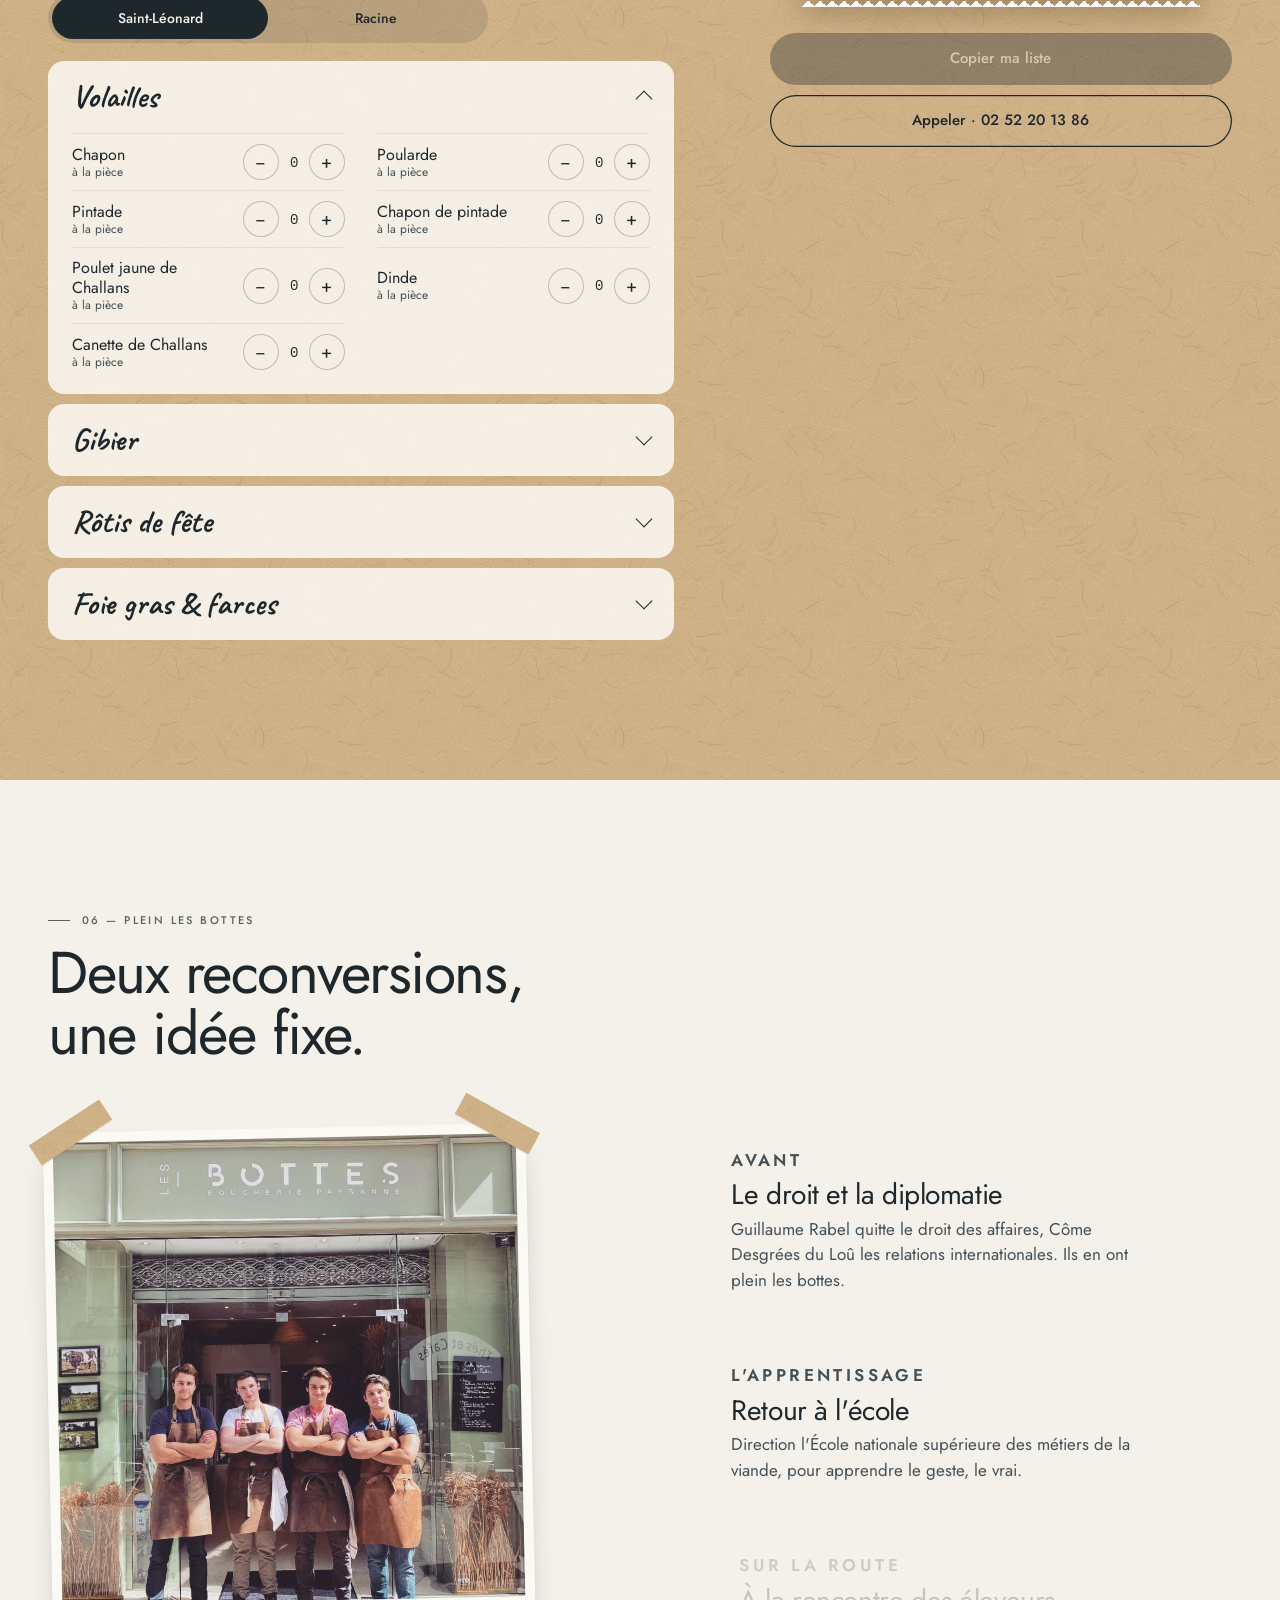
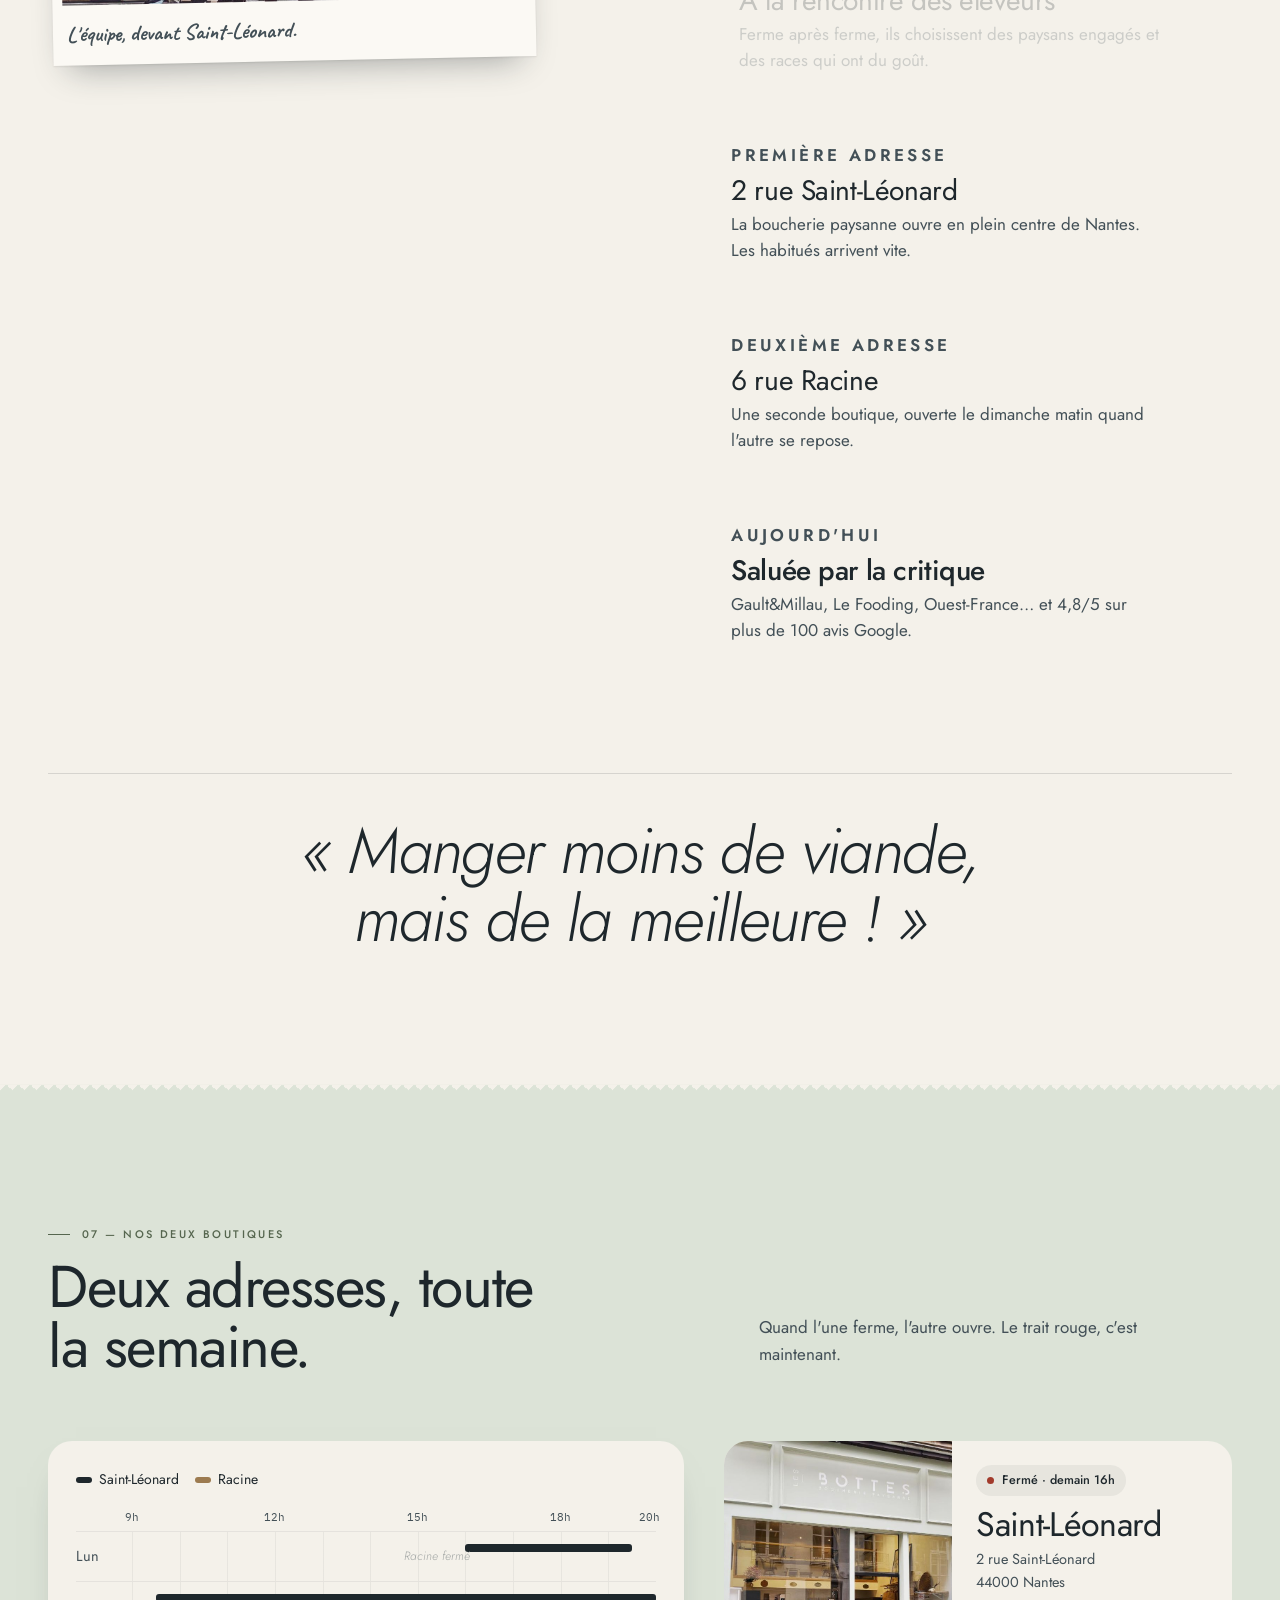
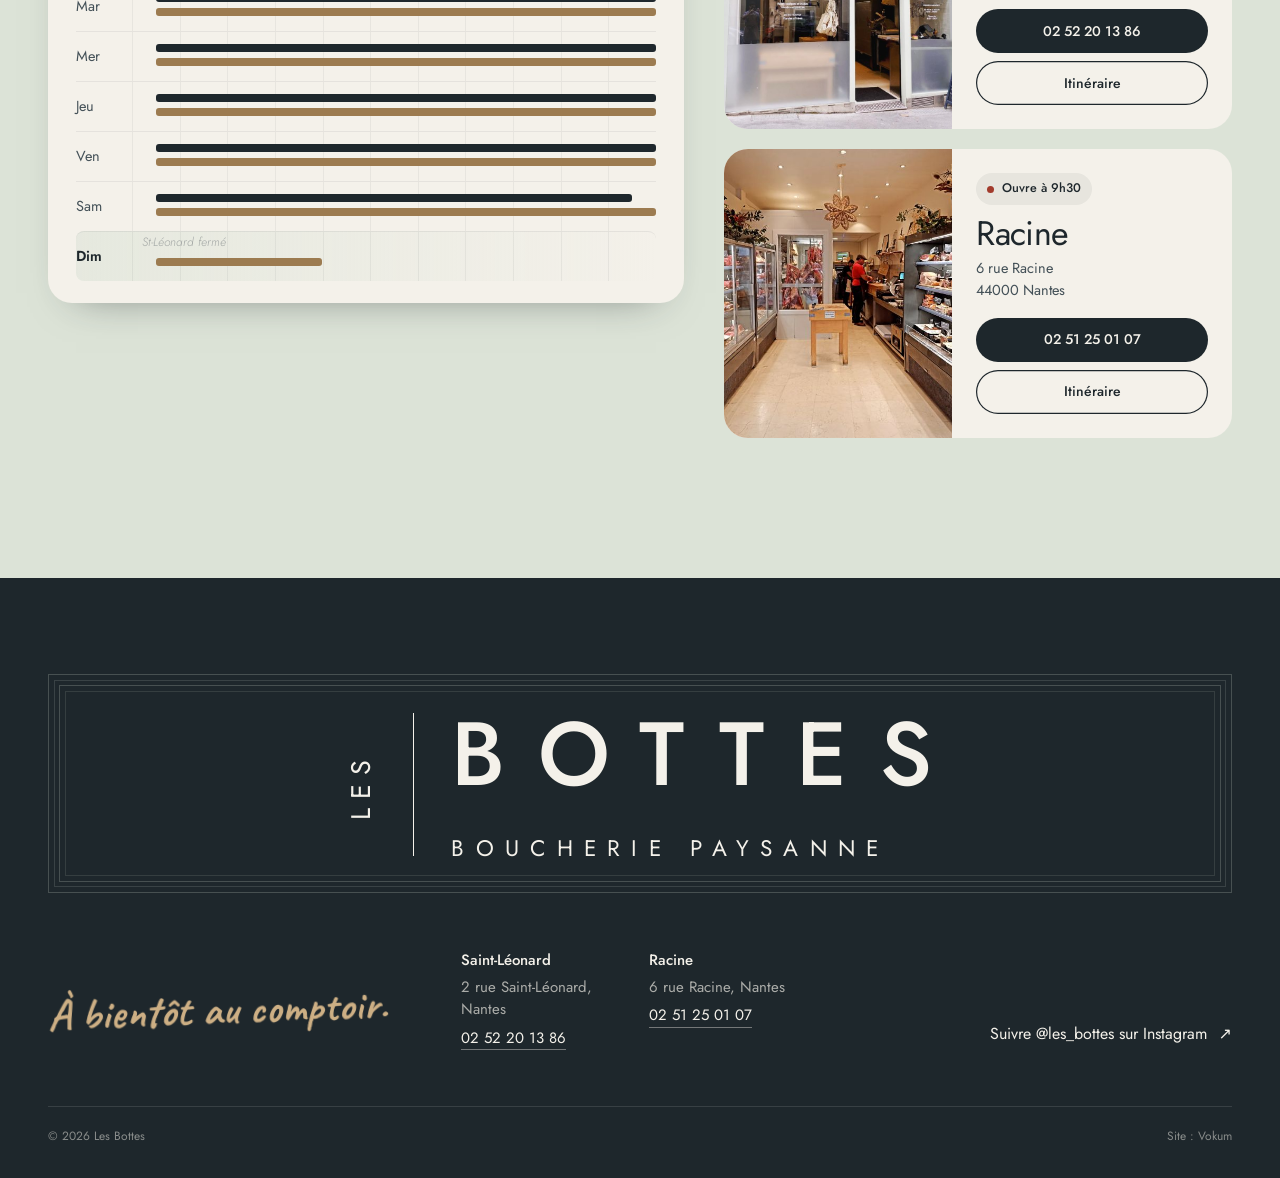
==== commit ffff0ec4: "Aperçu de lien : image OG générée depuis le hero (1200×630) + balises Open Graph complètes Co-Author" ====
--- a/index.html
+++ b/index.html
@@ -4,10 +4,26 @@
 <meta charset="utf-8">
 <meta name="viewport" content="width=device-width, initial-scale=1, viewport-fit=cover">
 <title>Les Bottes — Boucherie paysanne à Nantes</title>
+<!-- OG:START -->
+  <meta property="og:type" content="website">
+  <meta property="og:site_name" content="Les Bottes">
+  <meta property="og:locale" content="fr_FR">
+  <meta property="og:title" content="Les Bottes — Boucherie paysanne à Nantes">
+  <meta property="og:description" content="Manger moins de viande, mais de la meilleure.">
+  <meta property="og:url" content="https://les-bottes.vercel.app/">
+  <meta property="og:image" content="https://les-bottes.vercel.app/og.jpg?v=751eeb19">
+  <meta property="og:image:secure_url" content="https://les-bottes.vercel.app/og.jpg?v=751eeb19">
+  <meta property="og:image:type" content="image/jpeg">
+  <meta property="og:image:width" content="1200">
+  <meta property="og:image:height" content="630">
+  <meta property="og:image:alt" content="Les Bottes — aperçu du site">
+  <meta name="twitter:card" content="summary_large_image">
+  <meta name="twitter:title" content="Les Bottes — Boucherie paysanne à Nantes">
+  <meta name="twitter:description" content="Manger moins de viande, mais de la meilleure.">
+  <meta name="twitter:image" content="https://les-bottes.vercel.app/og.jpg?v=751eeb19">
+<!-- OG:END -->
 <meta name="description" content="Boucherie paysanne à Nantes : races rustiques et locales, élevées en plein air, achetées en direct aux éleveurs. Viandes affinées, charcuterie maison. 2 rue Saint-Léonard & 6 rue Racine.">
 <meta name="theme-color" content="#DCE3D7">
-<meta property="og:title" content="Les Bottes — Boucherie paysanne à Nantes">
-<meta property="og:description" content="Manger moins de viande, mais de la meilleure.">
 <link rel="preload" href="fonts/jost-latin-400-normal.woff2" as="font" type="font/woff2" crossorigin>
 <link rel="preload" href="fonts/jost-latin-500-normal.woff2" as="font" type="font/woff2" crossorigin>
 <link rel="icon" href="data:image/svg+xml,%3Csvg xmlns=%22http://www.w3.org/2000/svg%22 viewBox=%220 0 100 100%22%3E%3Ccircle cx=%2250%22 cy=%2250%22 r=%2247%22 fill=%22%23FBF8F2%22 stroke=%22%231E272C%22 stroke-width=%224%22/%3E%3Cpath transform=%22translate(31 23) scale(.54)%22 fill=%22%231E272C%22 d=%22M0 0H31A28.5 28.5 0 0 1 54.6 45.2A27.4 27.4 0 0 1 69.8 71.8A28.2 28.2 0 0 1 43 100H16V83.3H42A12.5 12.5 0 0 0 42 58.2H21.2V42H30A12.7 12.7 0 0 0 30 16.6H18A4 4 0 0 0 14 20.6V60.4H0Z%22/%3E%3C/svg%3E">
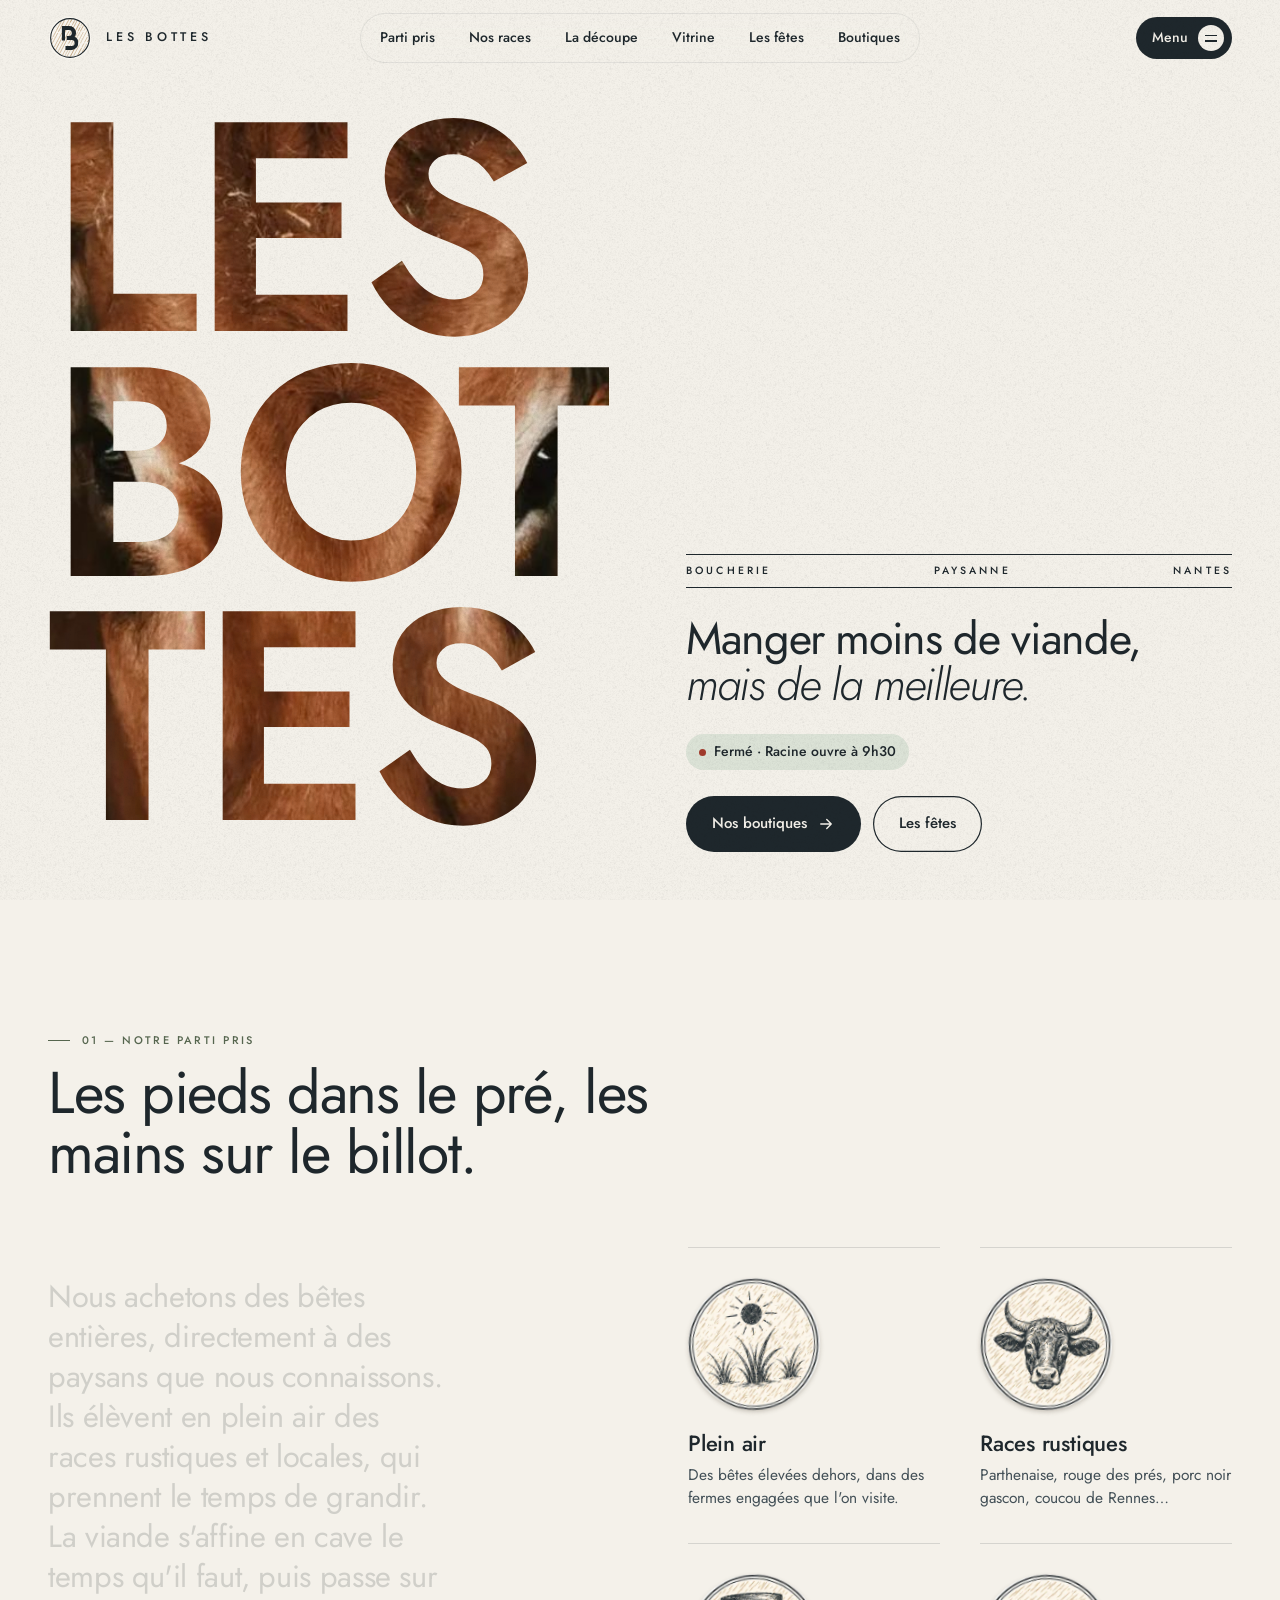
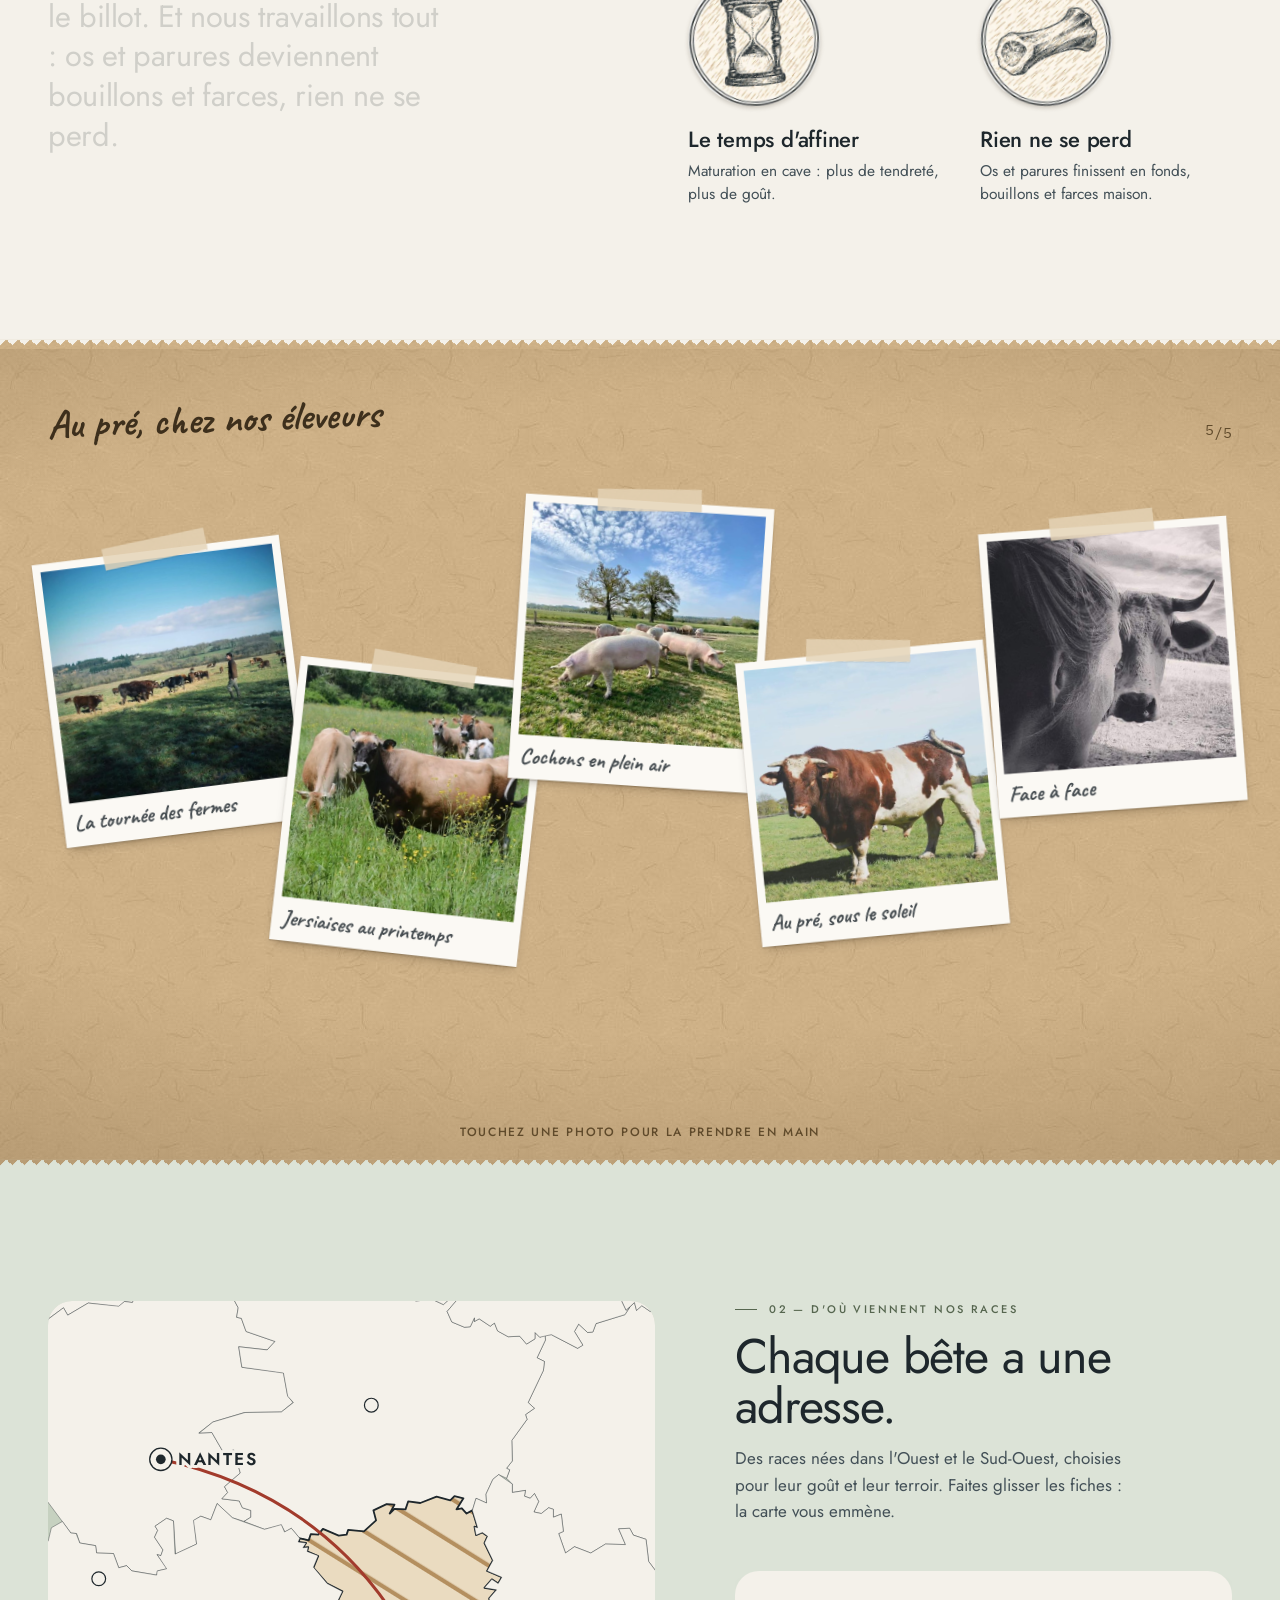
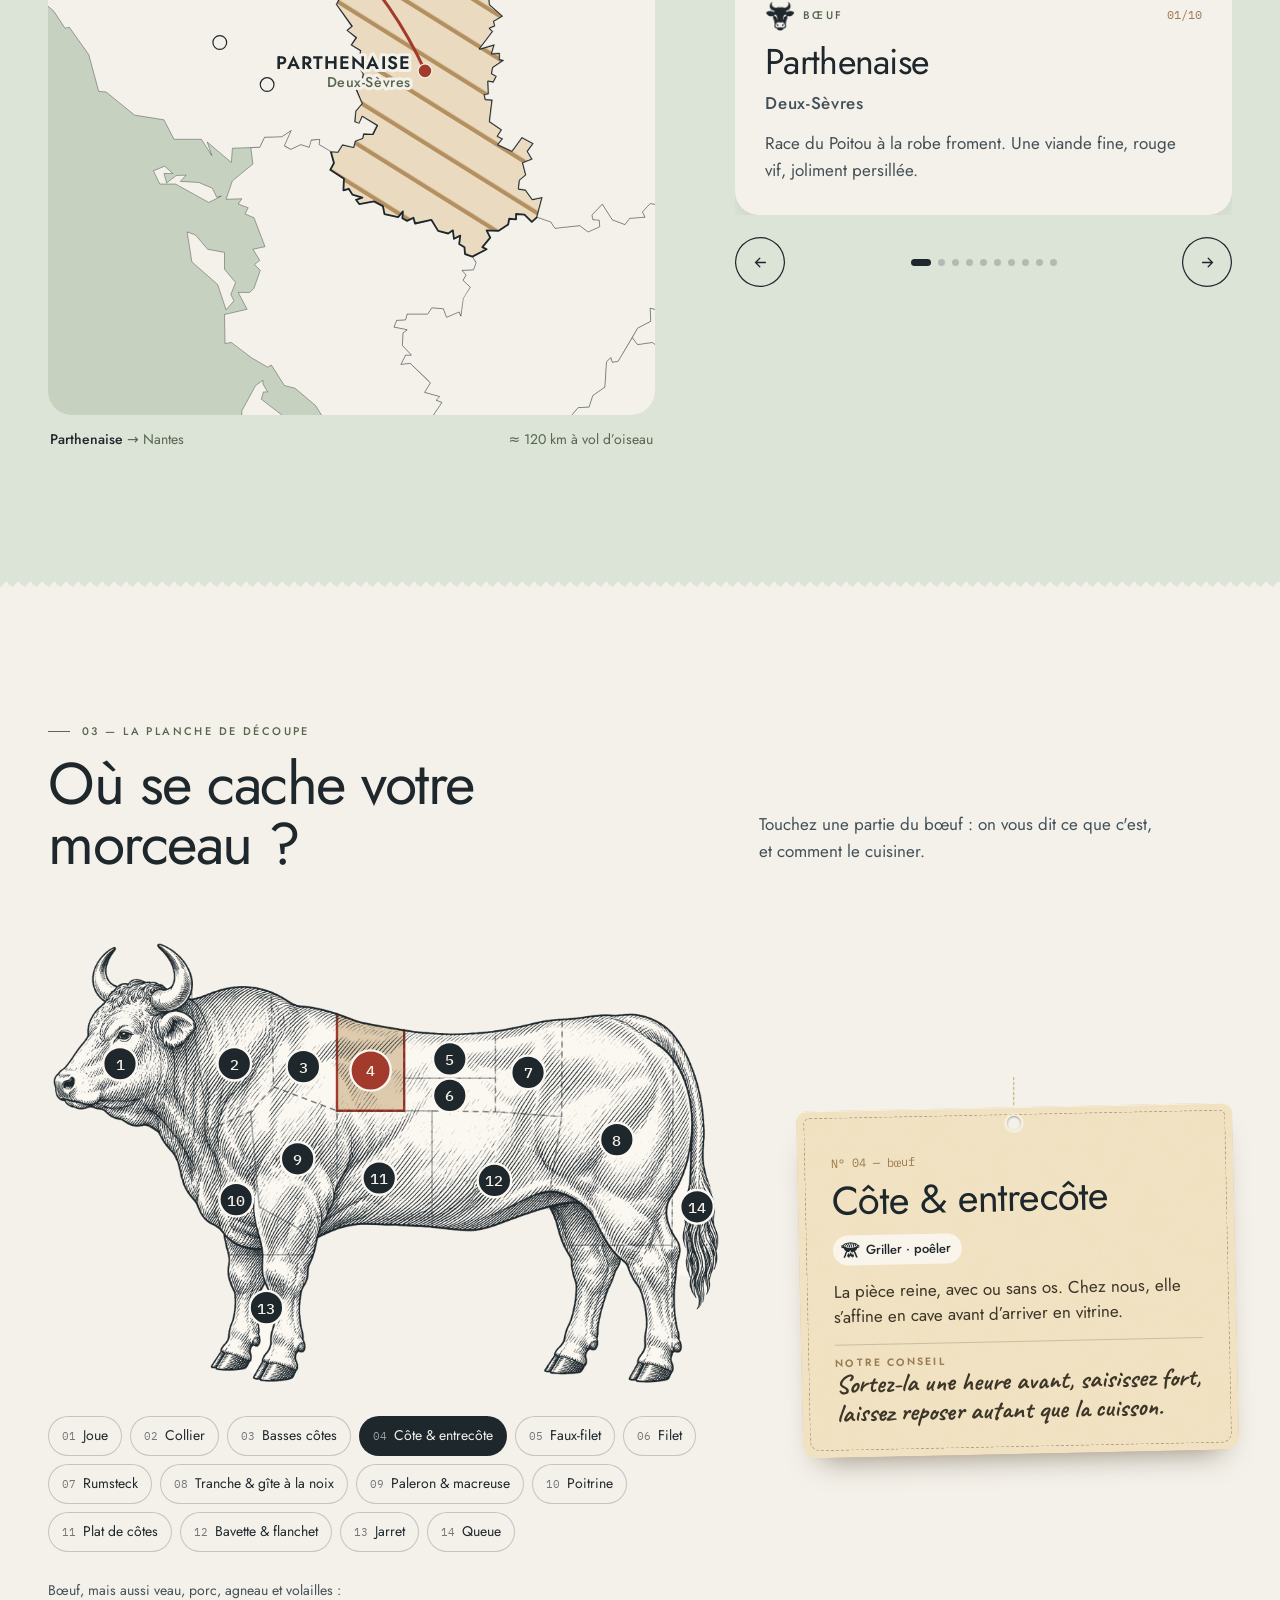
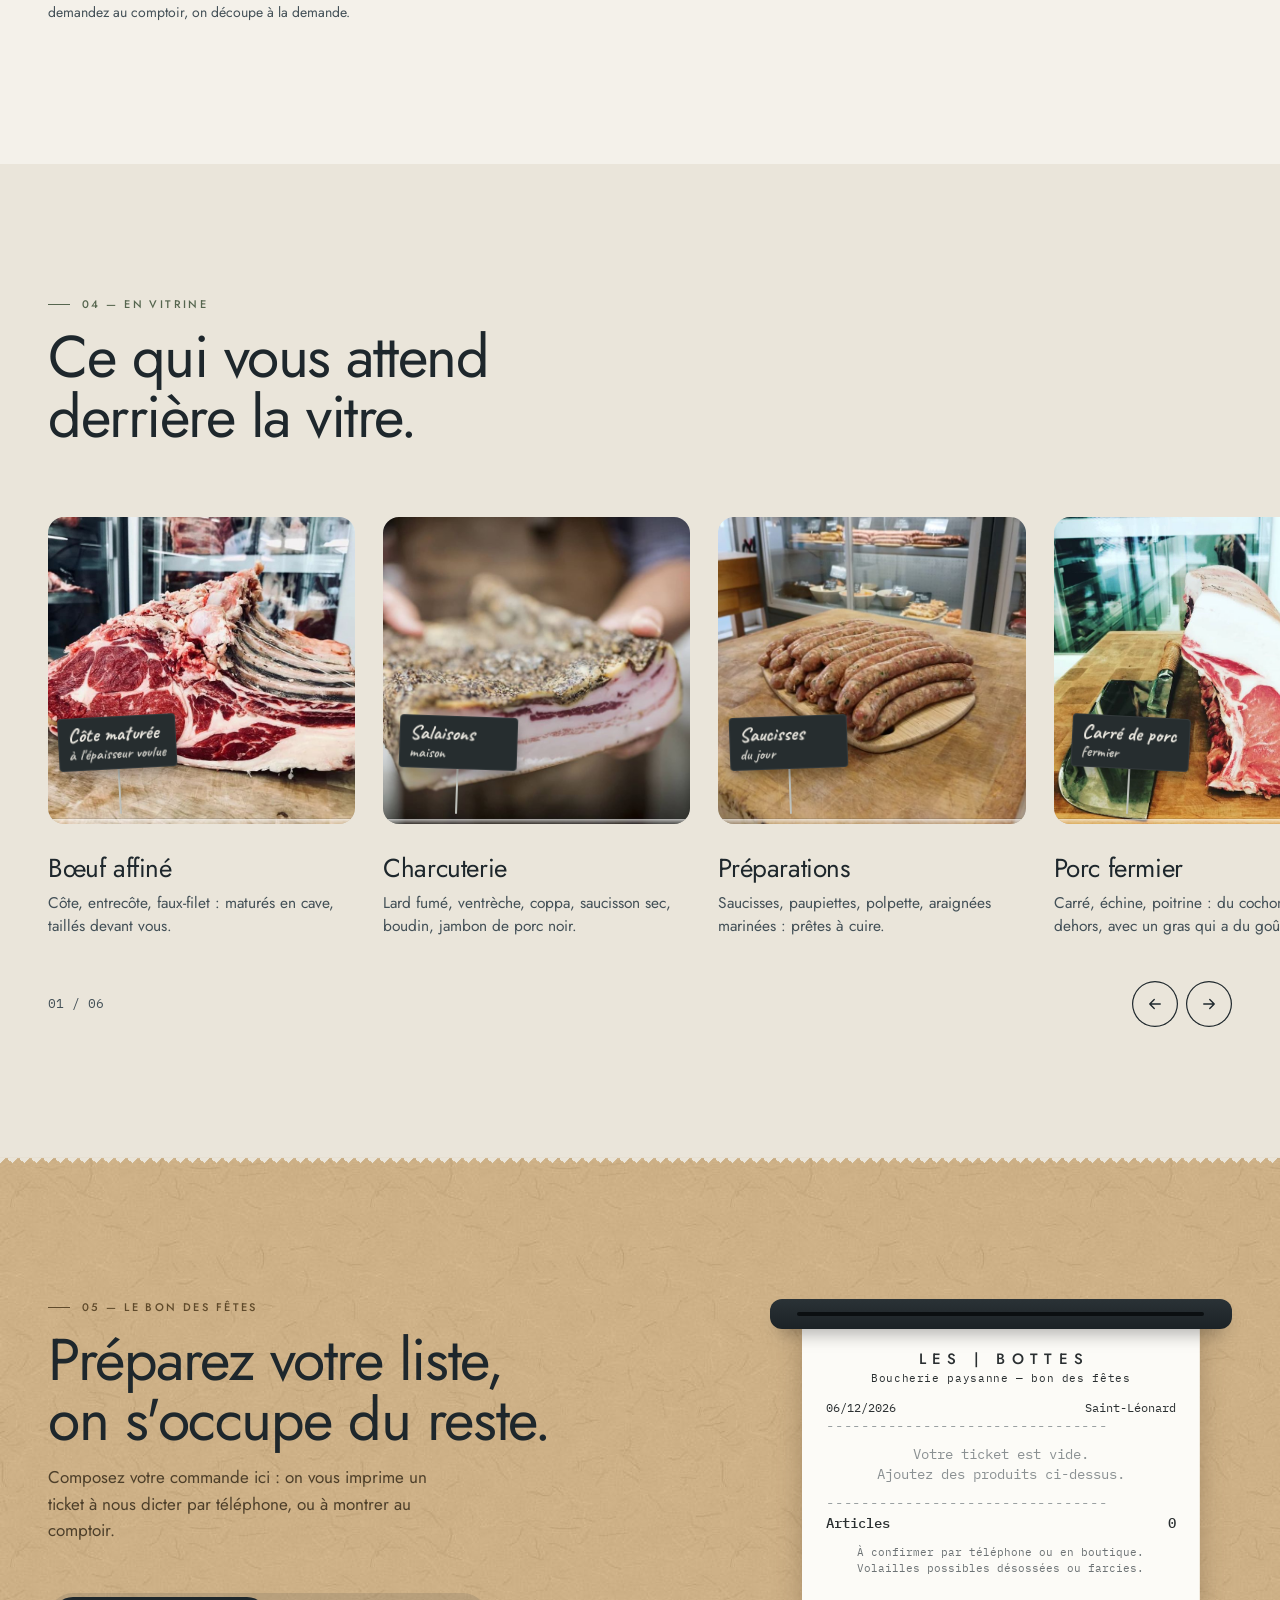
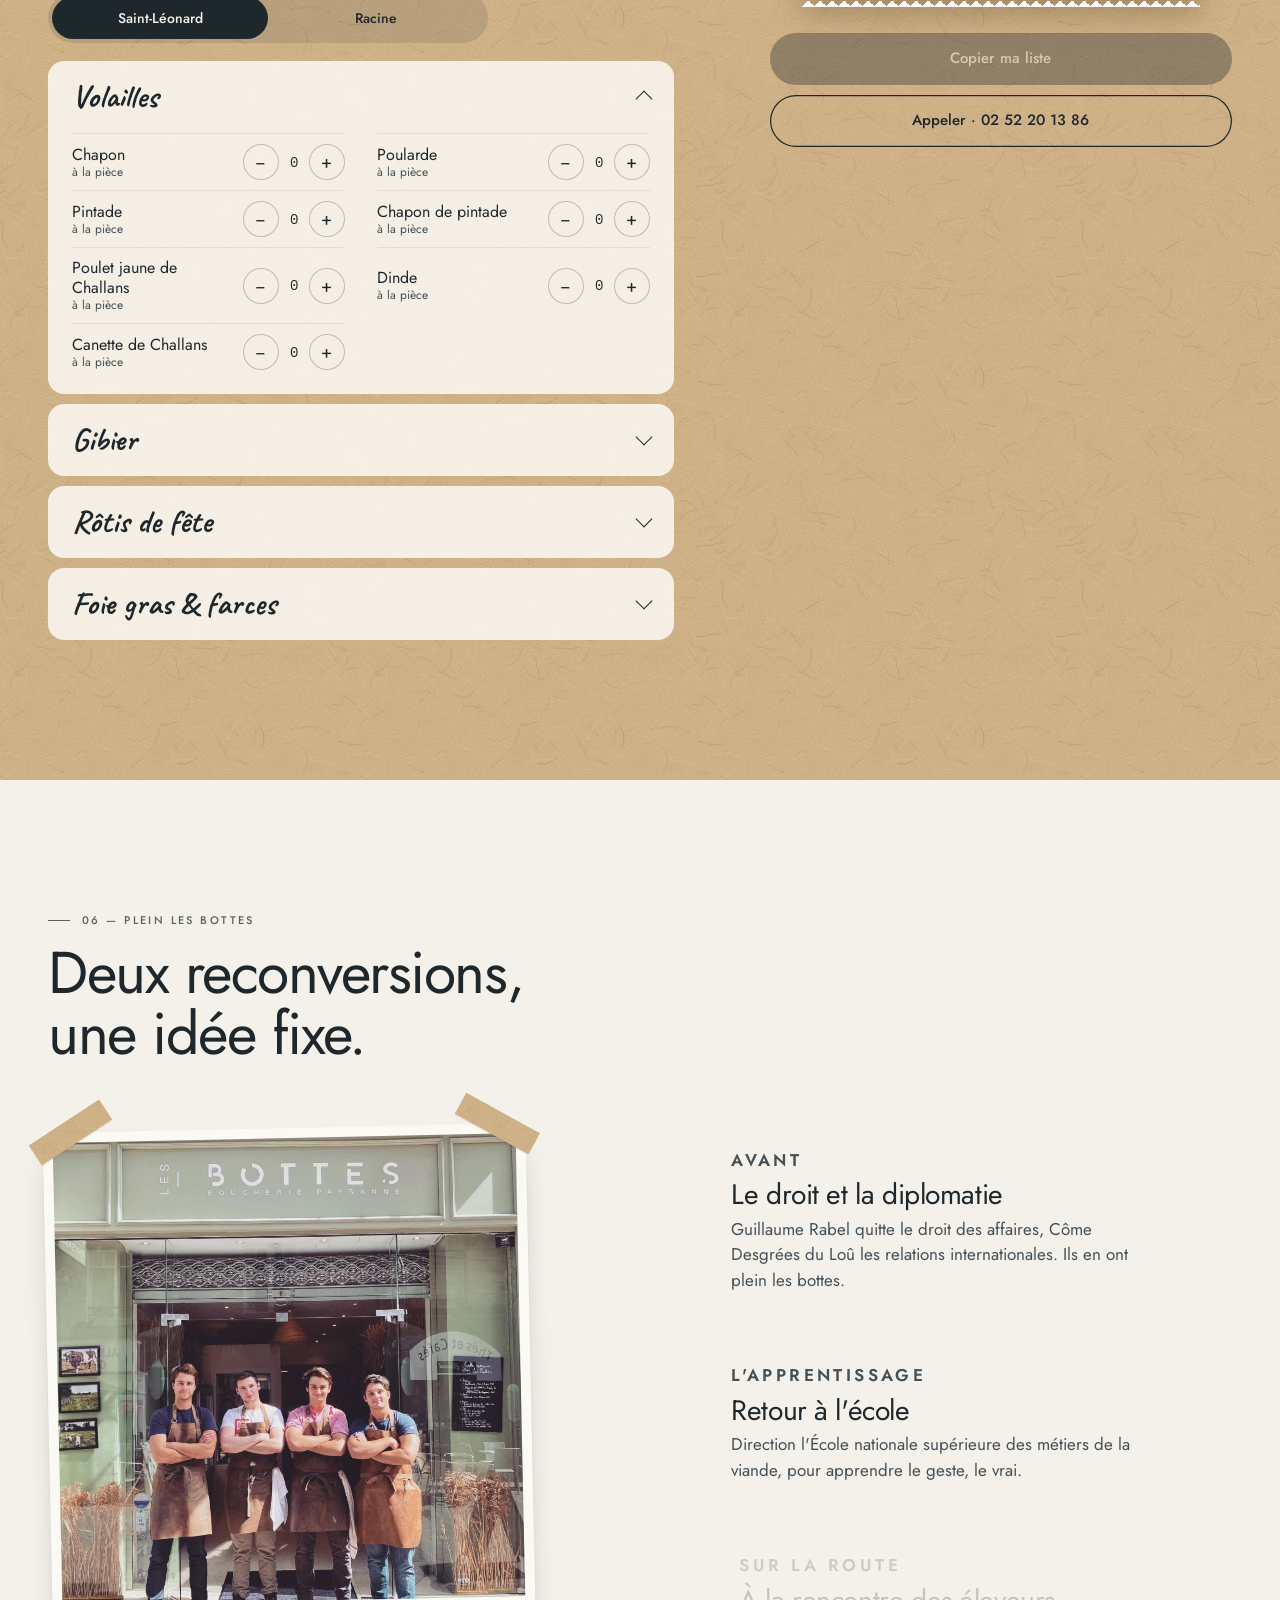
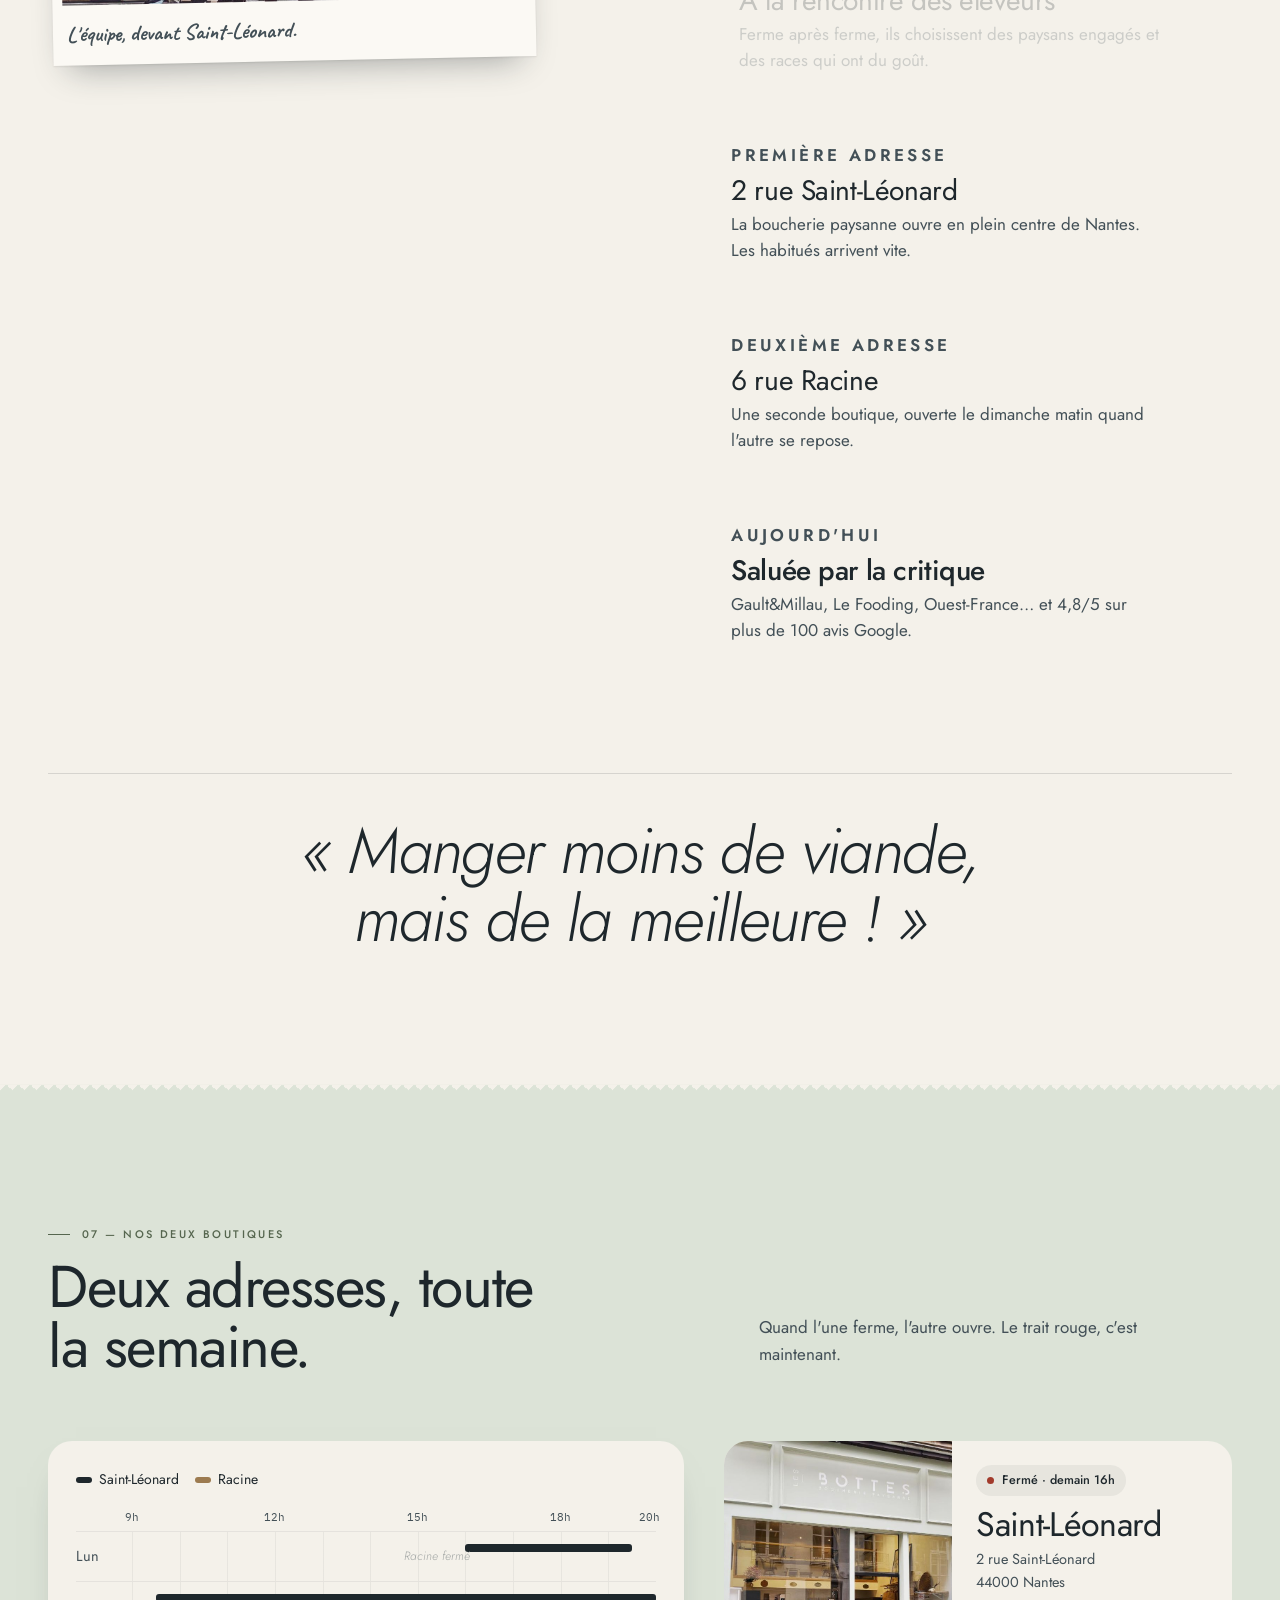
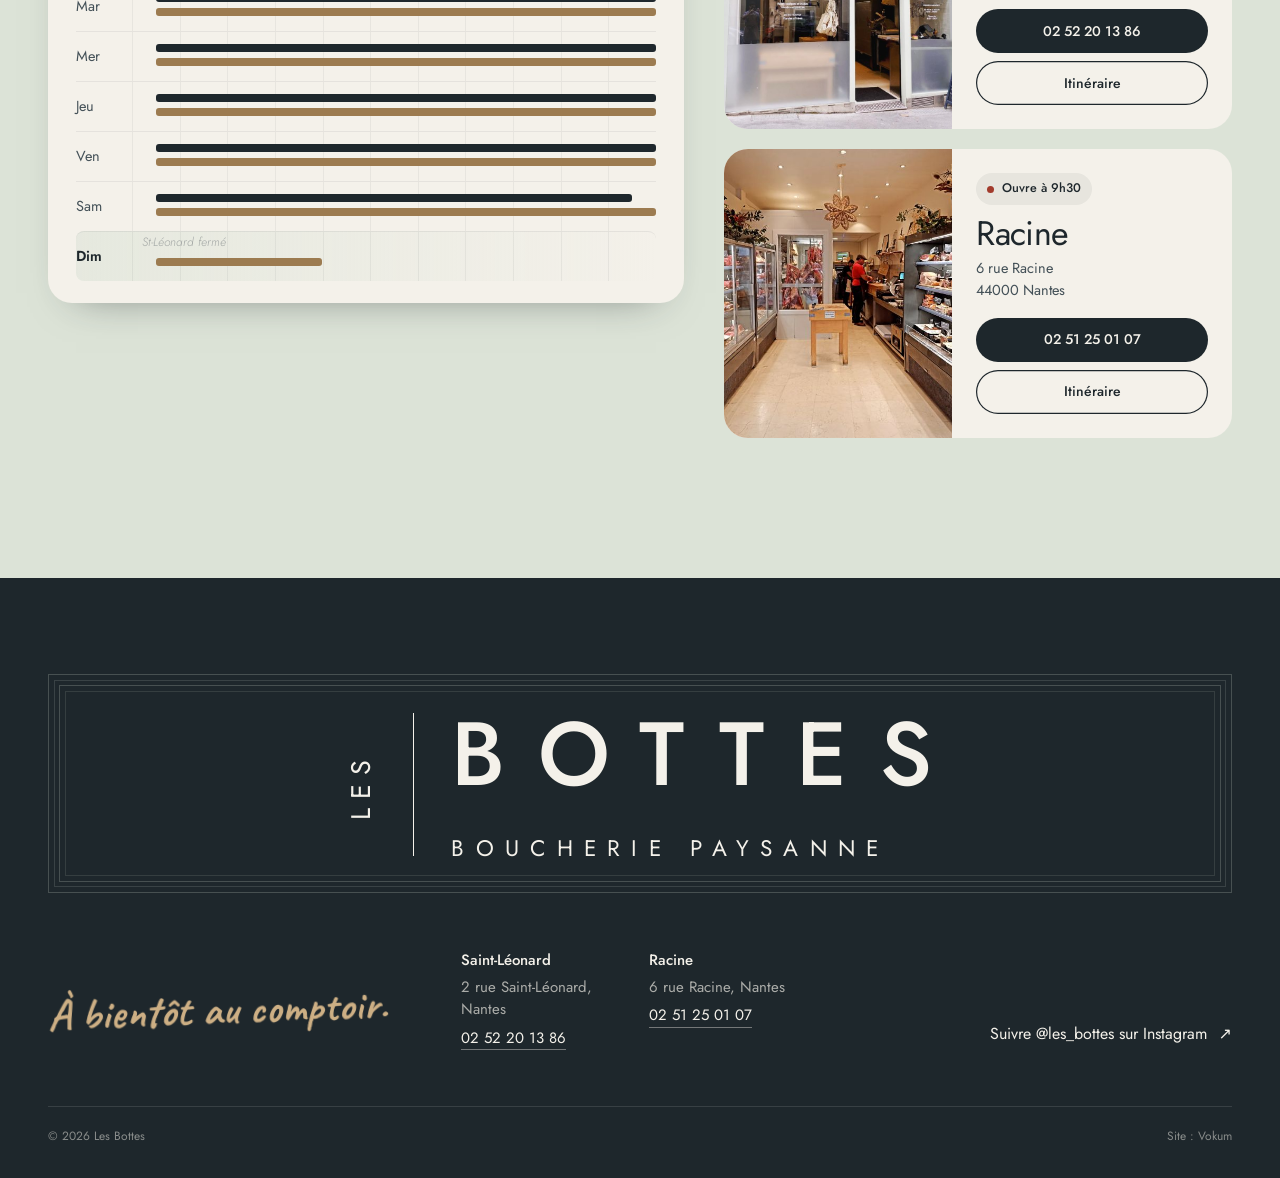
==== commit 725f93e6: "Aperçu de lien : image OG depuis le hero + URL absolue sur le vrai domaine Vercel Co-Authored-By: Cl" ====
--- a/index.html
+++ b/index.html
@@ -10,9 +10,9 @@
   <meta property="og:locale" content="fr_FR">
   <meta property="og:title" content="Les Bottes — Boucherie paysanne à Nantes">
   <meta property="og:description" content="Manger moins de viande, mais de la meilleure.">
-  <meta property="og:url" content="https://les-bottes.vercel.app/">
-  <meta property="og:image" content="https://les-bottes.vercel.app/og.jpg?v=751eeb19">
-  <meta property="og:image:secure_url" content="https://les-bottes.vercel.app/og.jpg?v=751eeb19">
+  <meta property="og:url" content="https://les-bottes-ivory.vercel.app/">
+  <meta property="og:image" content="https://les-bottes-ivory.vercel.app/og.jpg?v=751eeb19">
+  <meta property="og:image:secure_url" content="https://les-bottes-ivory.vercel.app/og.jpg?v=751eeb19">
   <meta property="og:image:type" content="image/jpeg">
   <meta property="og:image:width" content="1200">
   <meta property="og:image:height" content="630">
@@ -20,7 +20,7 @@
   <meta name="twitter:card" content="summary_large_image">
   <meta name="twitter:title" content="Les Bottes — Boucherie paysanne à Nantes">
   <meta name="twitter:description" content="Manger moins de viande, mais de la meilleure.">
-  <meta name="twitter:image" content="https://les-bottes.vercel.app/og.jpg?v=751eeb19">
+  <meta name="twitter:image" content="https://les-bottes-ivory.vercel.app/og.jpg?v=751eeb19">
 <!-- OG:END -->
 <meta name="description" content="Boucherie paysanne à Nantes : races rustiques et locales, élevées en plein air, achetées en direct aux éleveurs. Viandes affinées, charcuterie maison. 2 rue Saint-Léonard & 6 rue Racine.">
 <meta name="theme-color" content="#DCE3D7">
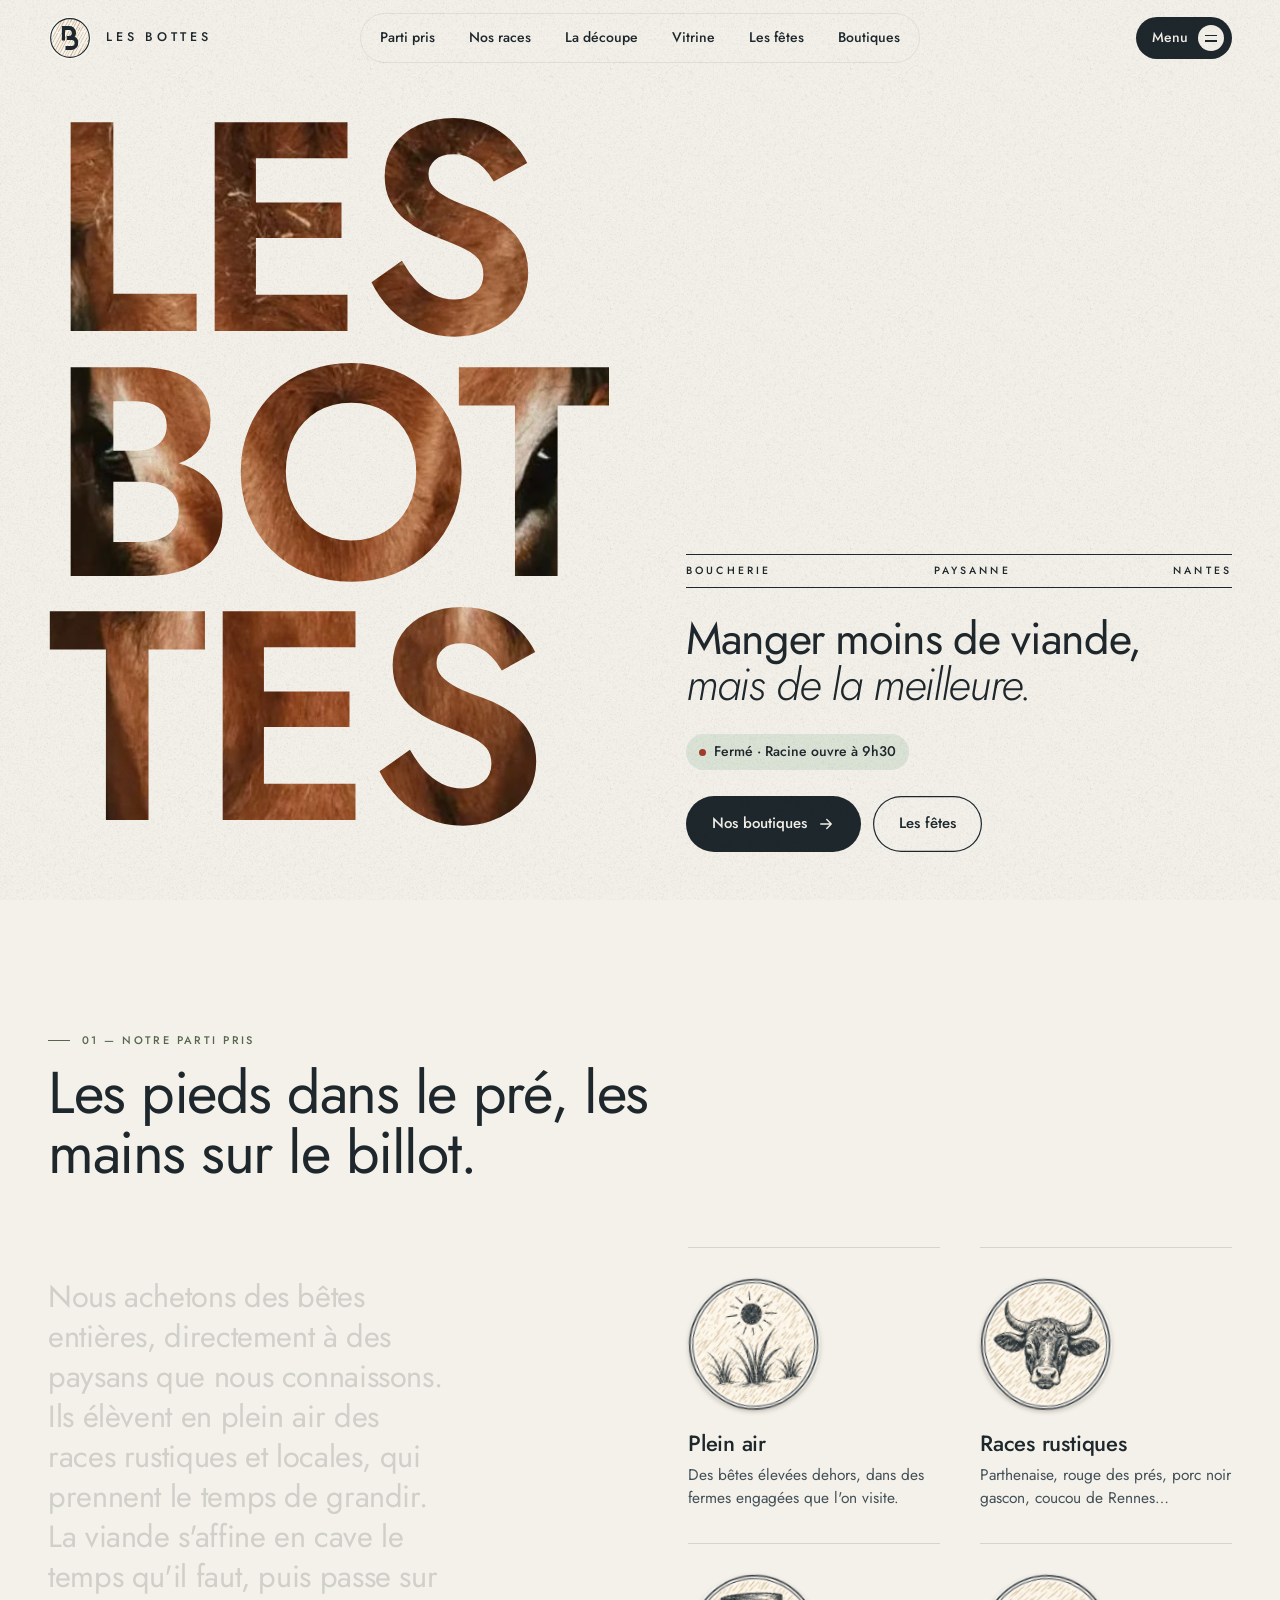
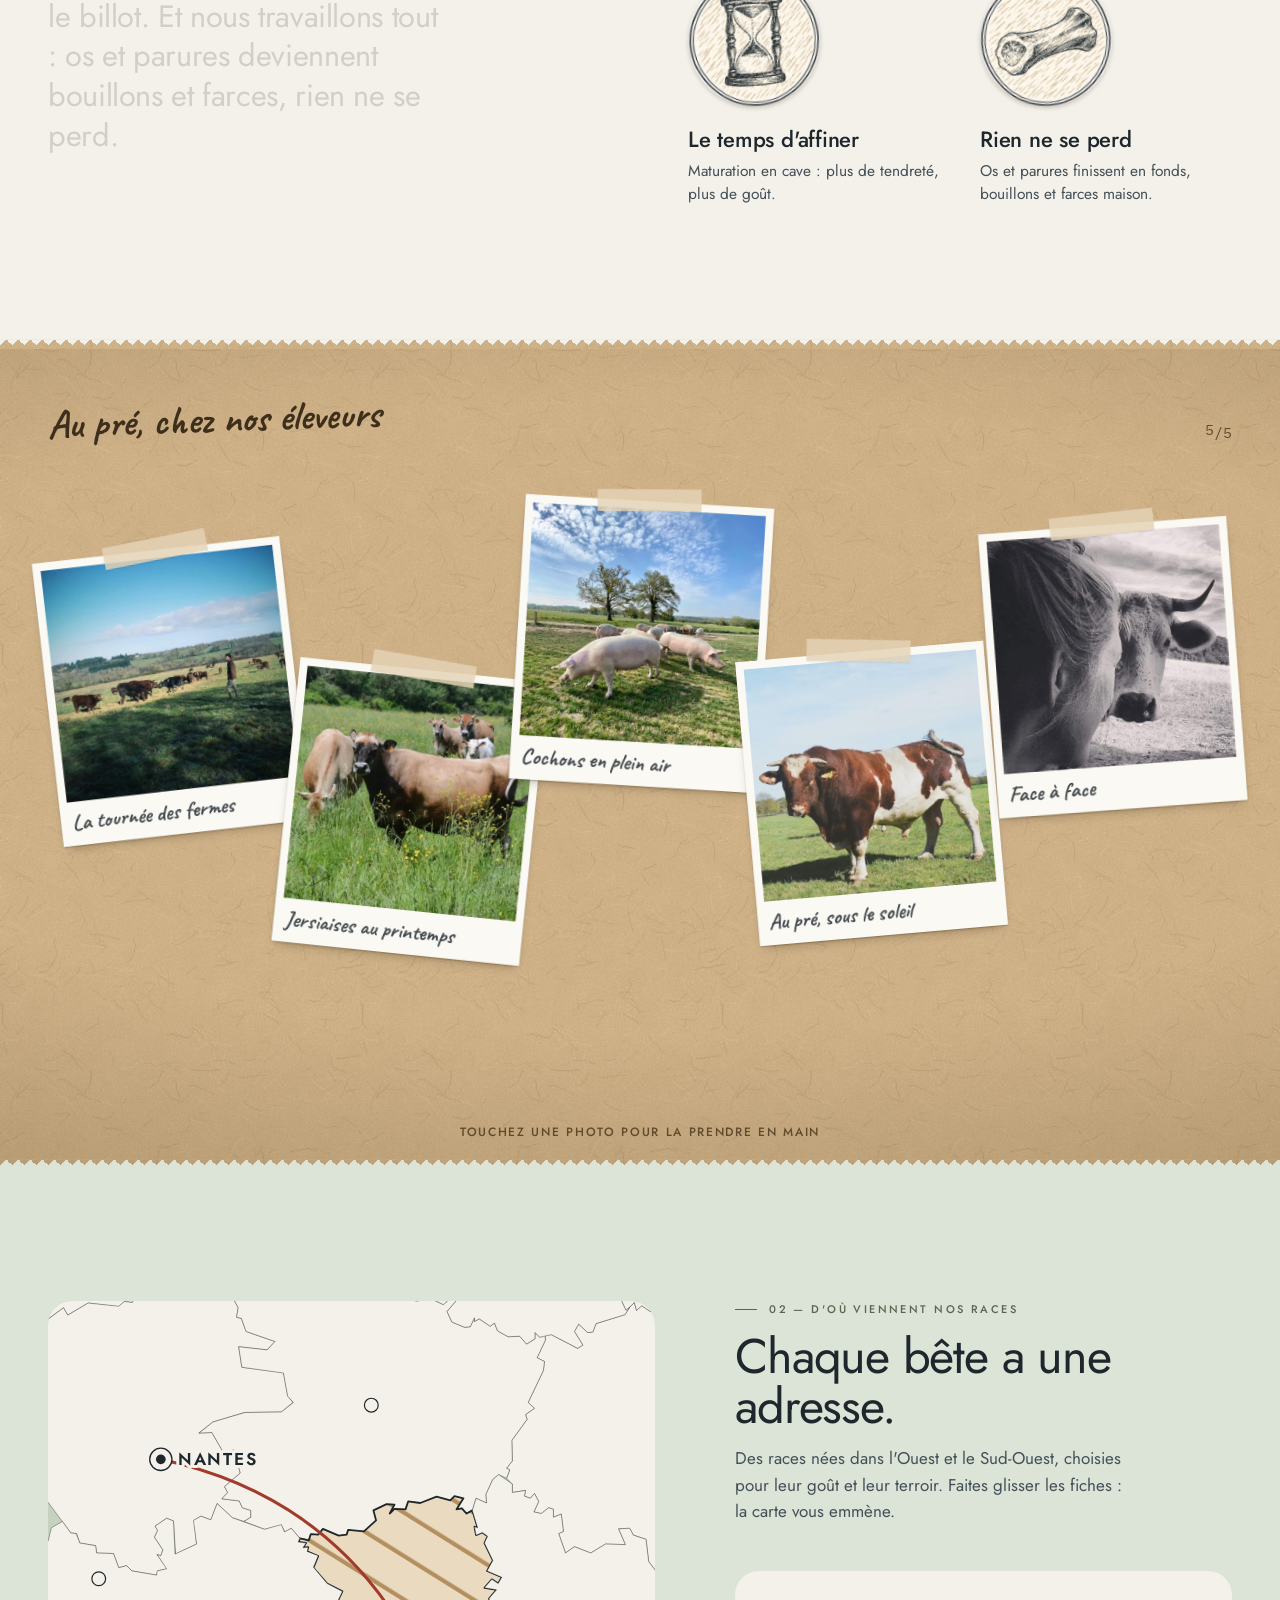
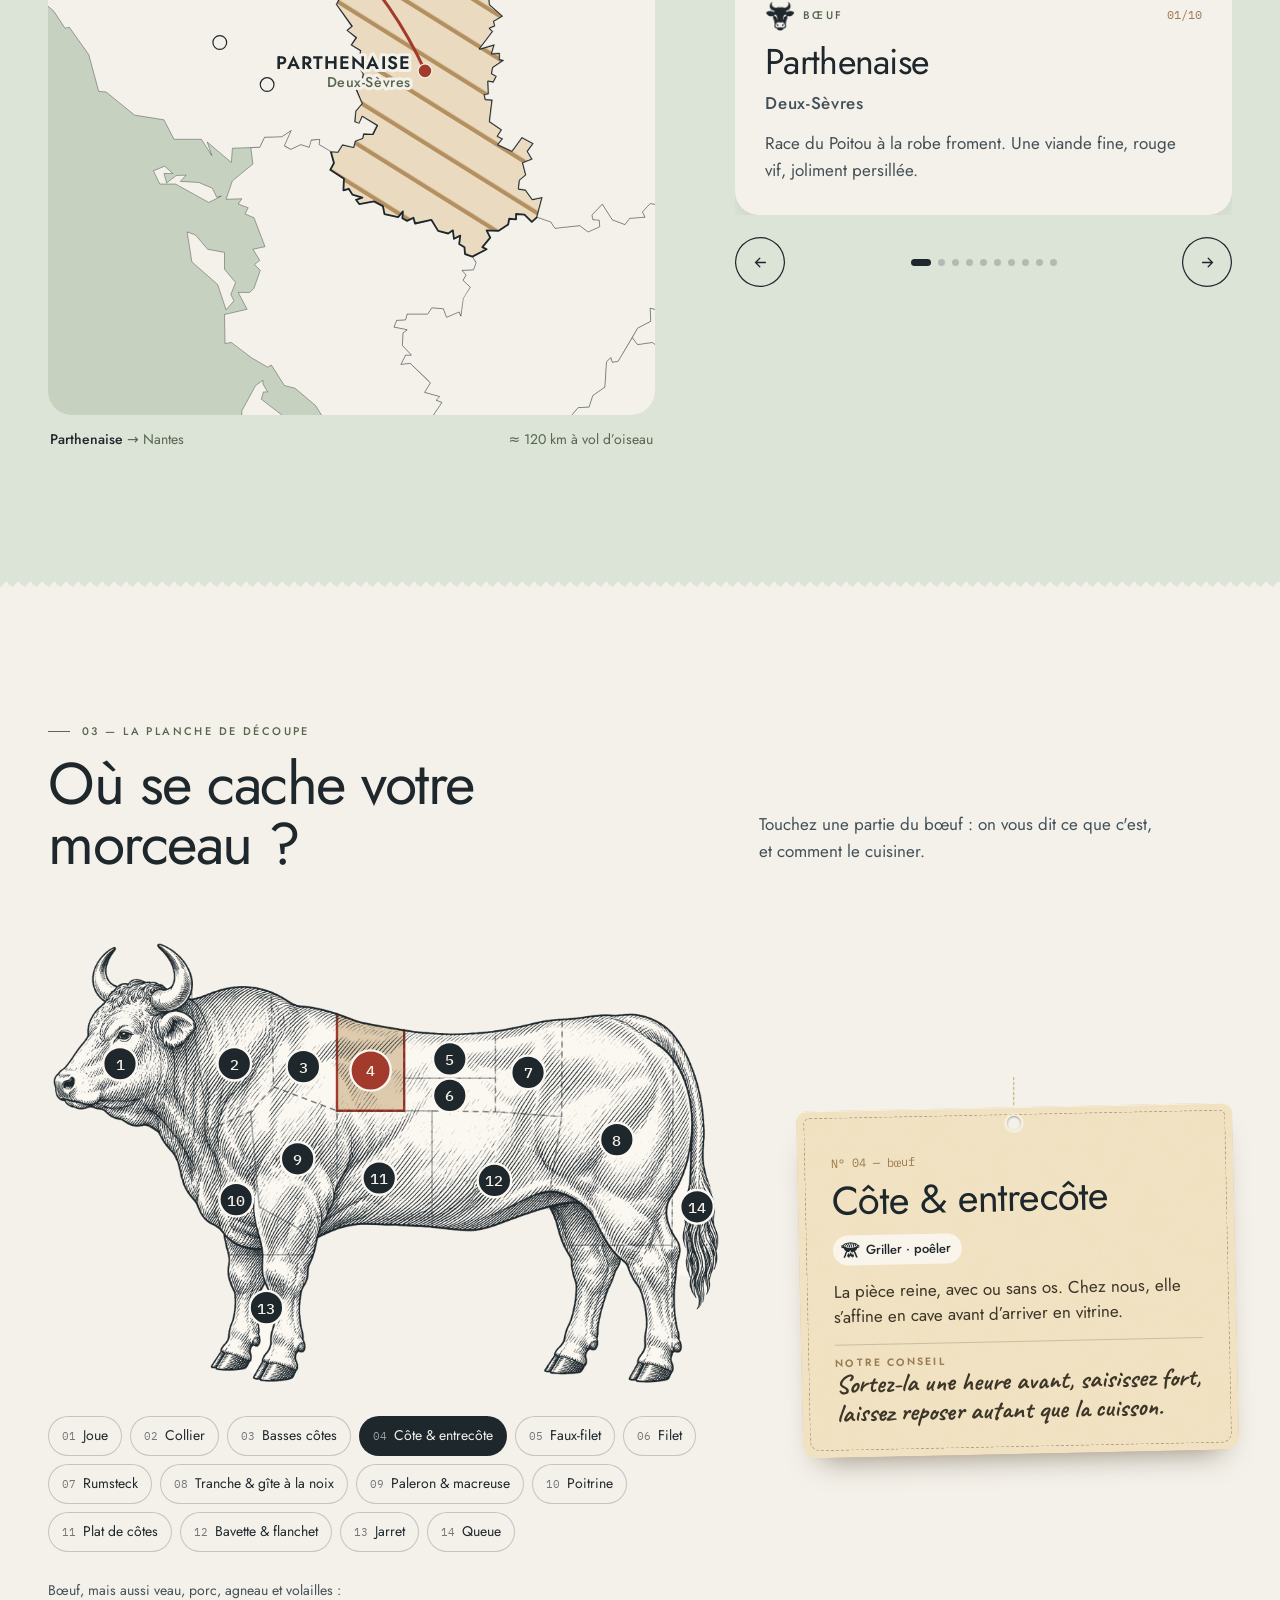
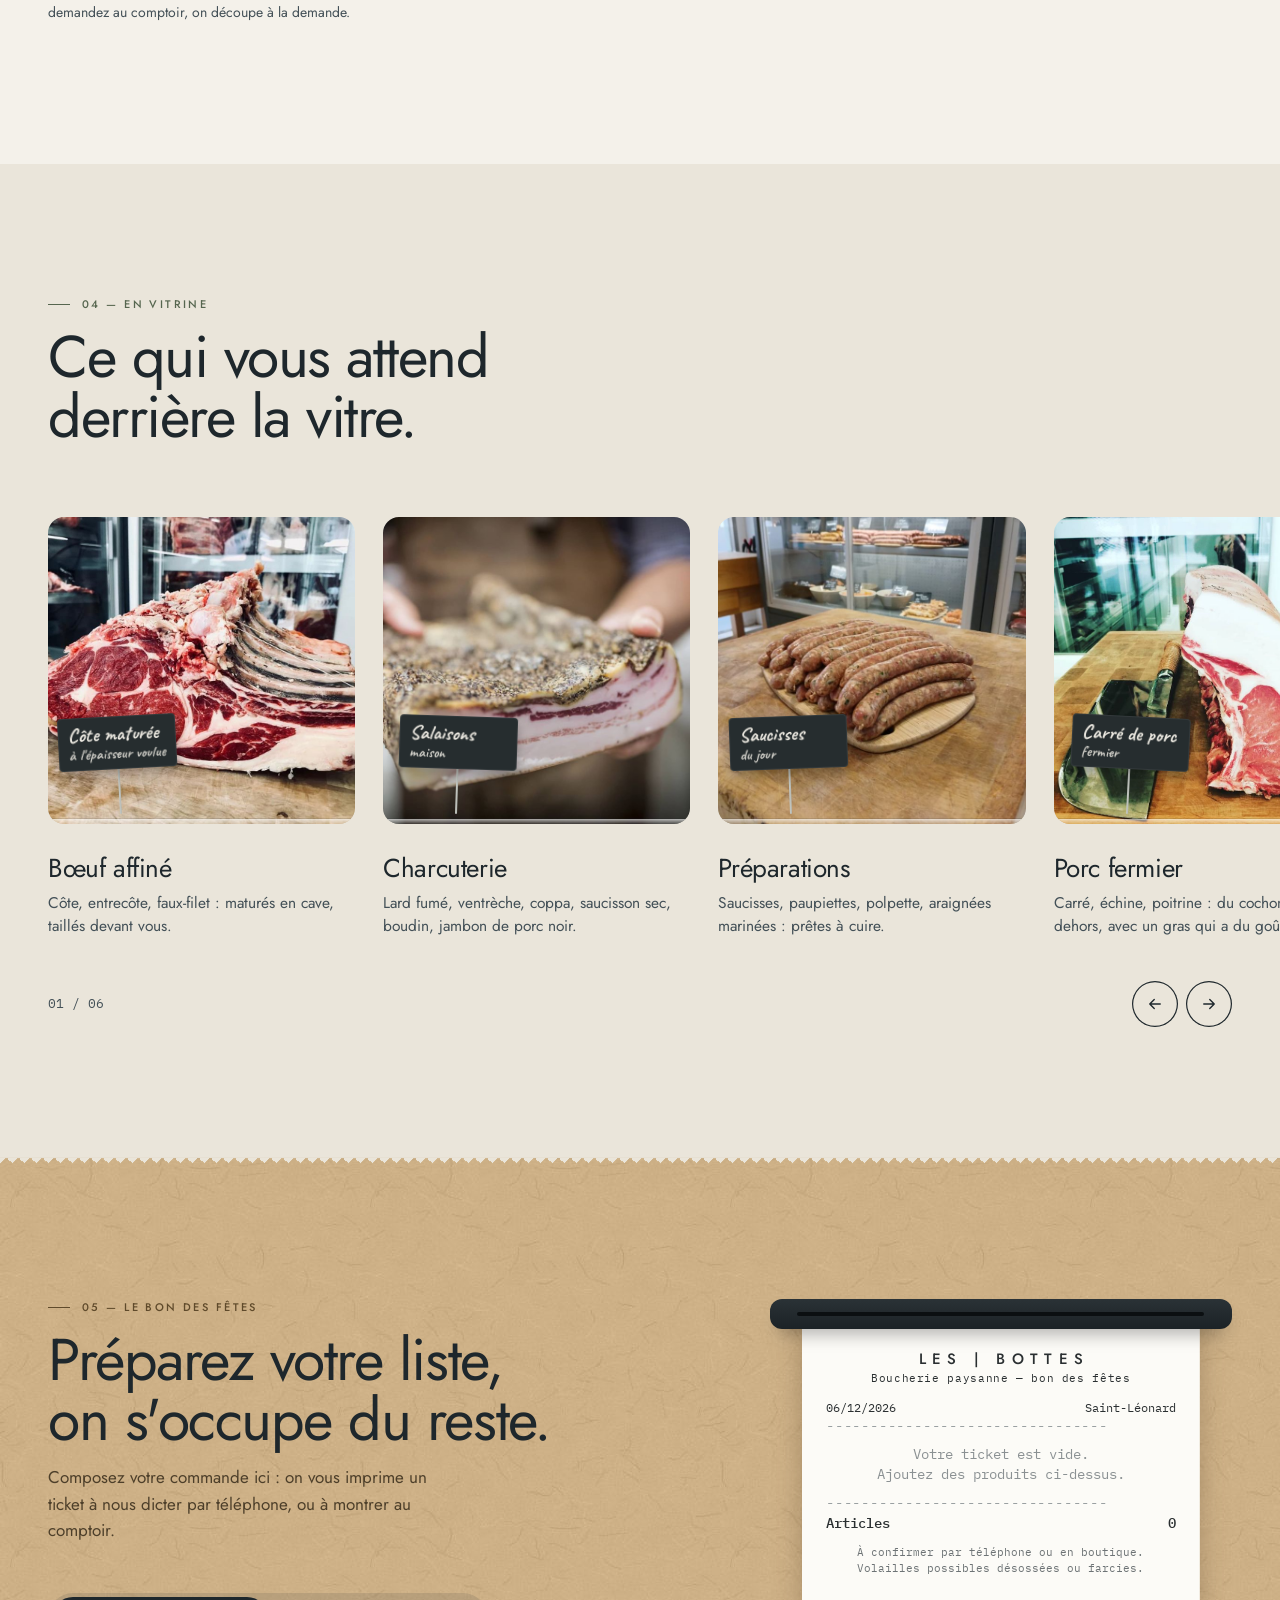
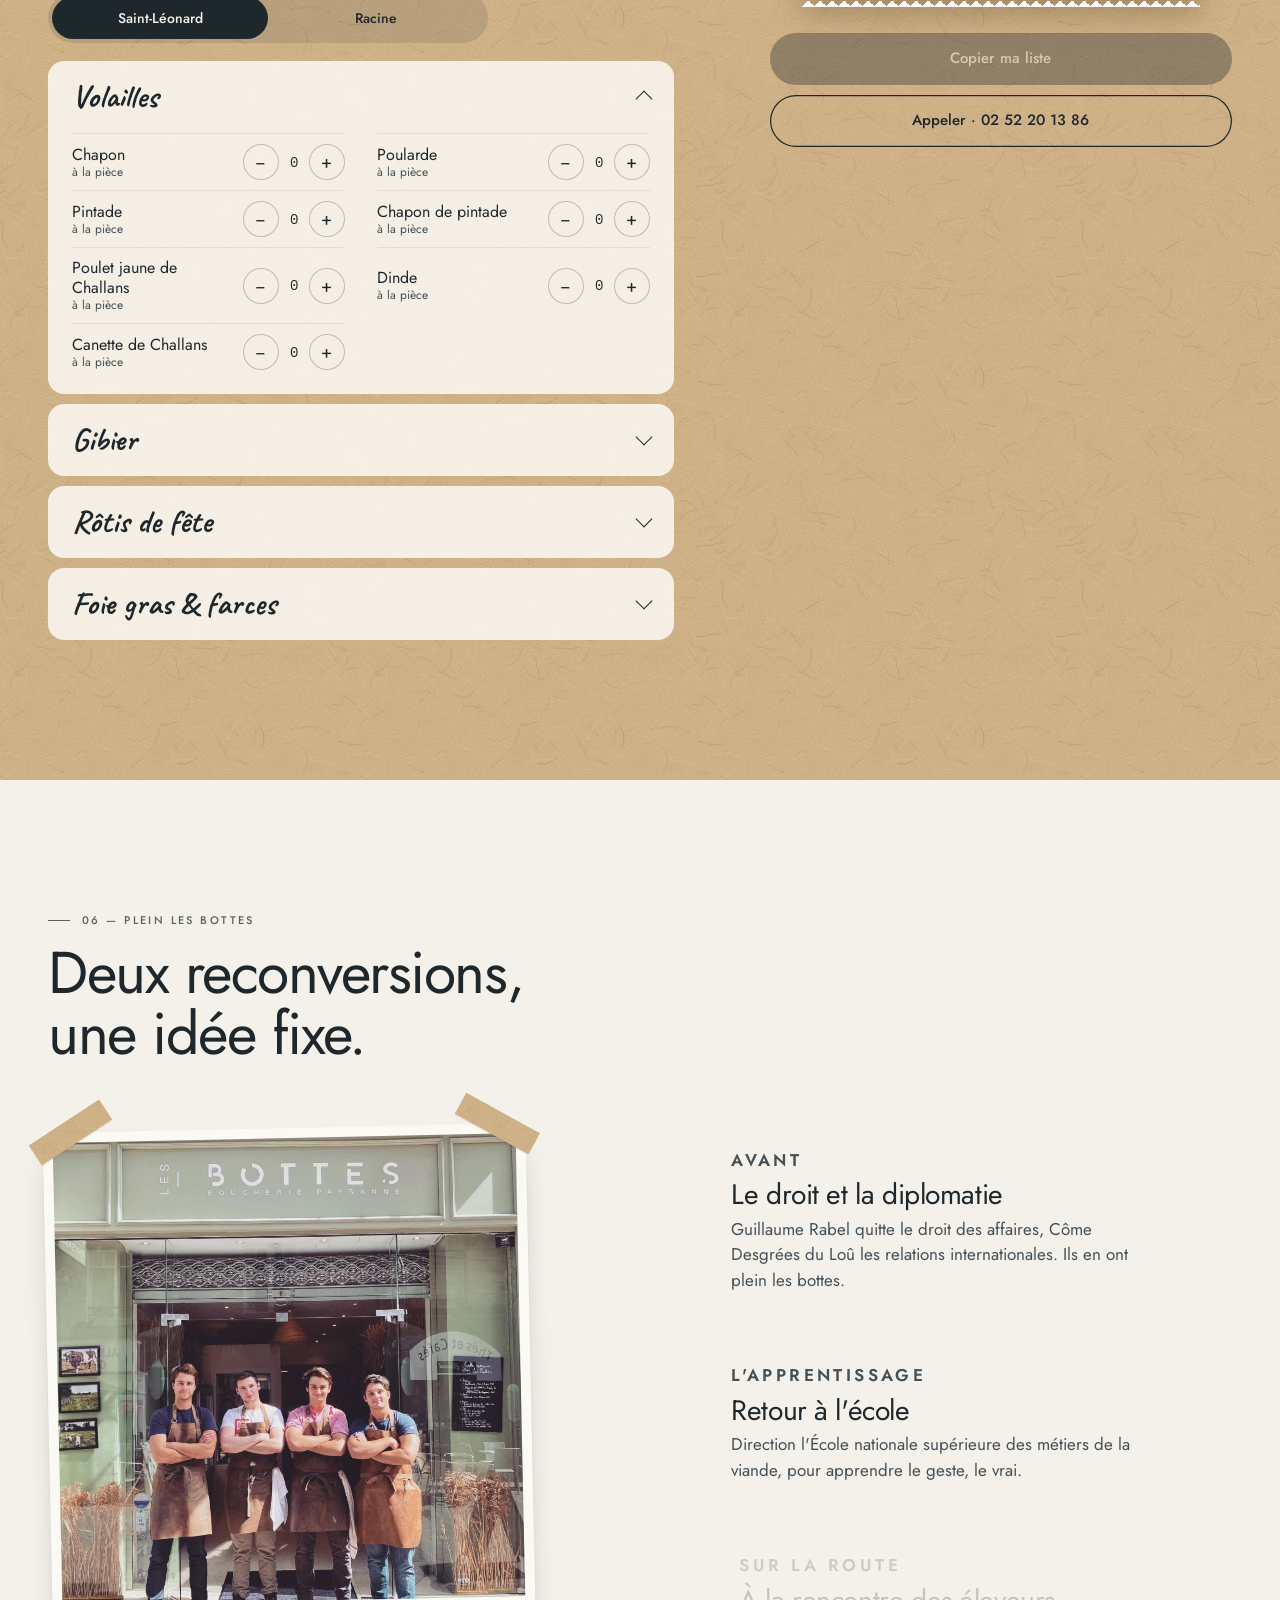
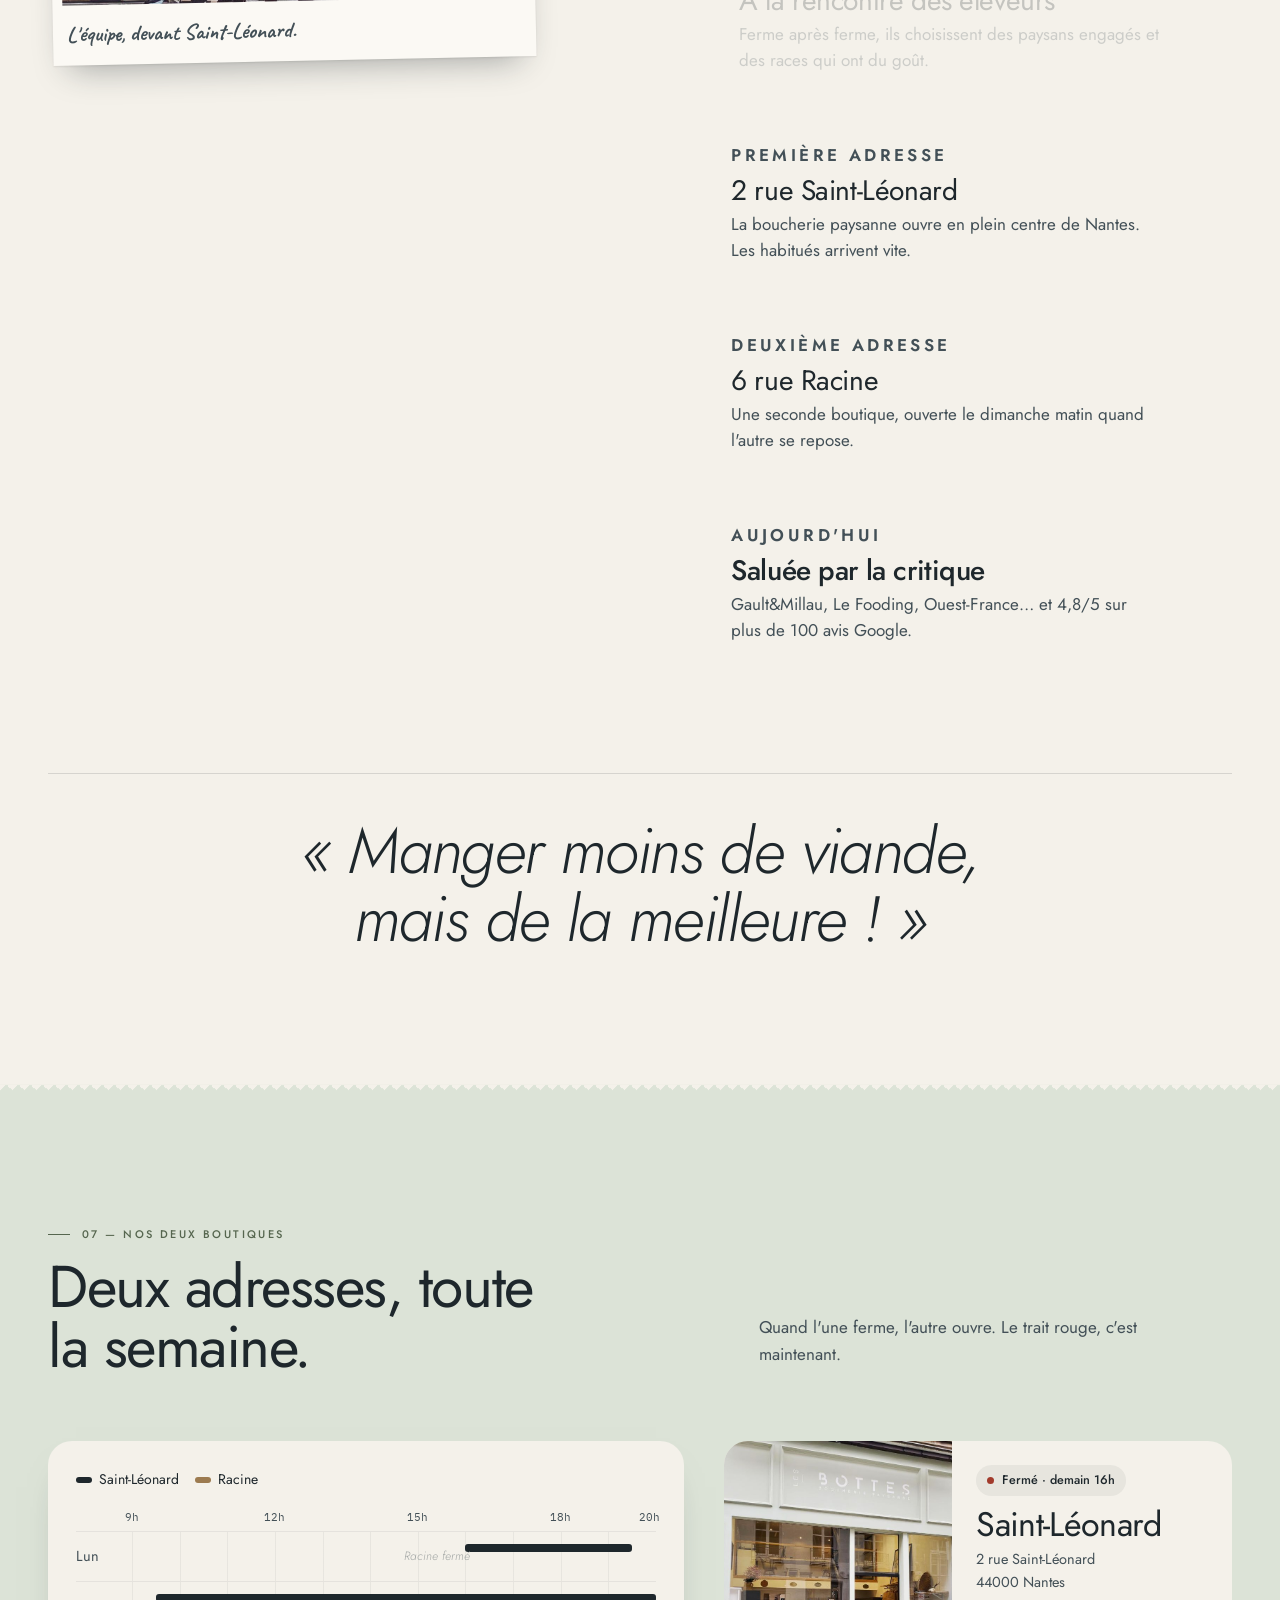
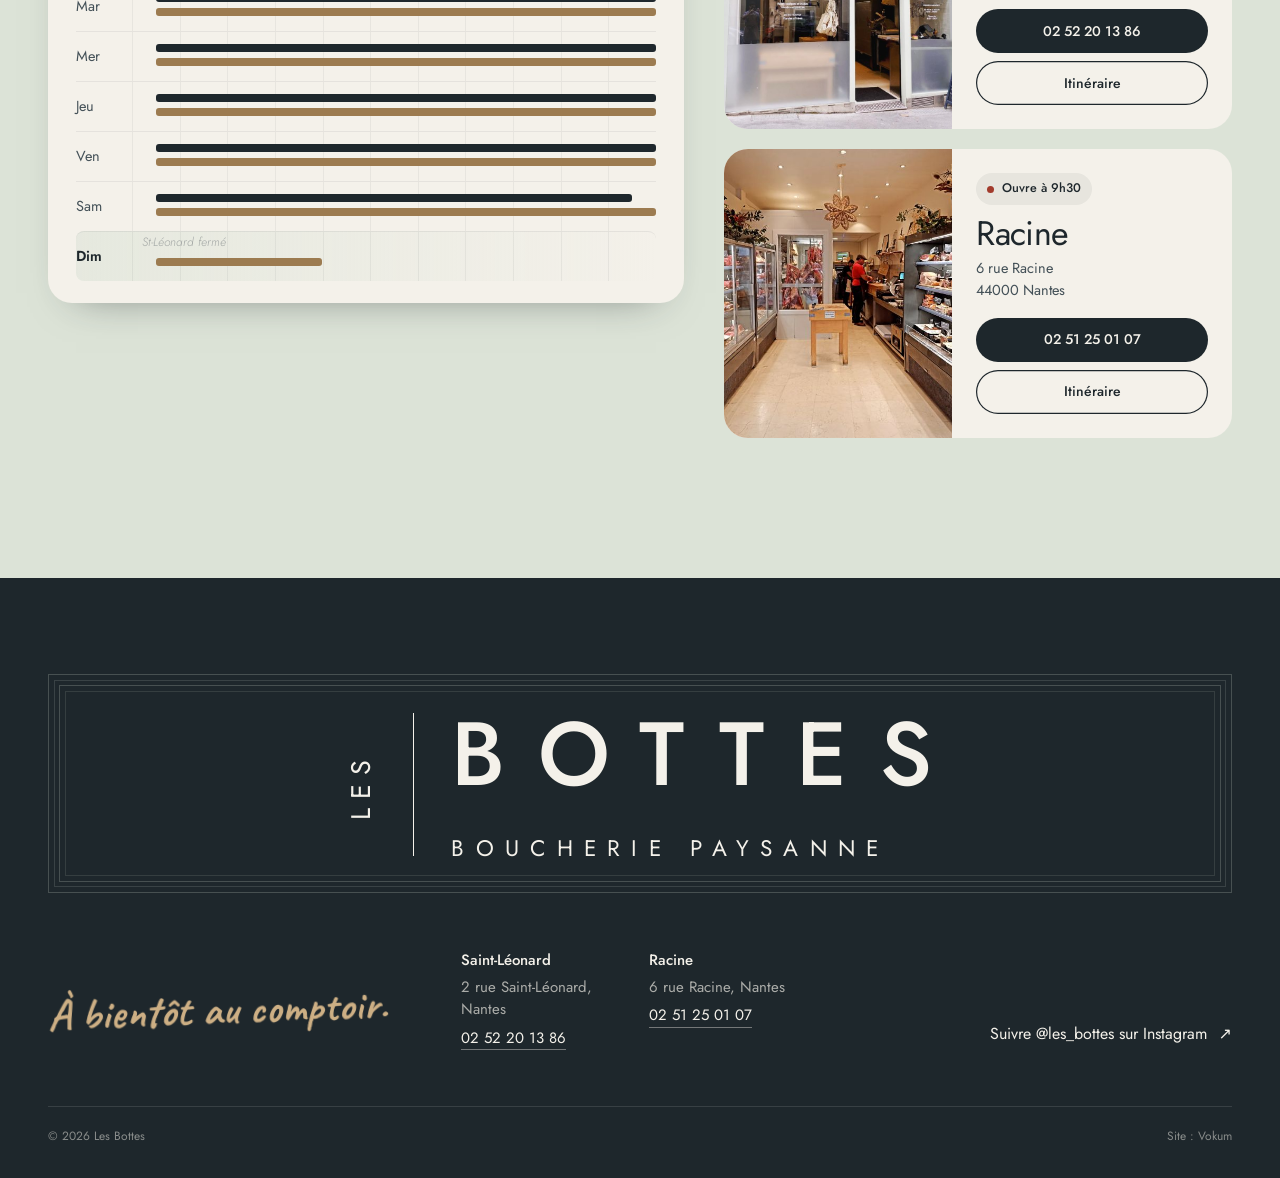
==== commit 9c7619c2: "Suppression de l'animation d'ouverture (paquet ficelé) Le site s'affiche directement ; la lame du he" ====
--- a/index.html
+++ b/index.html
@@ -27,7 +27,7 @@
 <link rel="preload" href="fonts/jost-latin-400-normal.woff2" as="font" type="font/woff2" crossorigin>
 <link rel="preload" href="fonts/jost-latin-500-normal.woff2" as="font" type="font/woff2" crossorigin>
 <link rel="icon" href="data:image/svg+xml,%3Csvg xmlns=%22http://www.w3.org/2000/svg%22 viewBox=%220 0 100 100%22%3E%3Ccircle cx=%2250%22 cy=%2250%22 r=%2247%22 fill=%22%23FBF8F2%22 stroke=%22%231E272C%22 stroke-width=%224%22/%3E%3Cpath transform=%22translate(31 23) scale(.54)%22 fill=%22%231E272C%22 d=%22M0 0H31A28.5 28.5 0 0 1 54.6 45.2A27.4 27.4 0 0 1 69.8 71.8A28.2 28.2 0 0 1 43 100H16V83.3H42A12.5 12.5 0 0 0 42 58.2H21.2V42H30A12.7 12.7 0 0 0 30 16.6H18A4 4 0 0 0 14 20.6V60.4H0Z%22/%3E%3C/svg%3E">
-<link rel="stylesheet" href="css/site.css?v=7039e5fd">
+<link rel="stylesheet" href="css/site.css?v=c14351a9">
 <script type="application/ld+json">
 {"@context":"https://schema.org","@graph":[
 {"@type":"ButcherShop","name":"Les Bottes — Saint-Léonard","slogan":"Manger moins de viande, mais de la meilleure !","telephone":"+33252201386","address":{"@type":"PostalAddress","streetAddress":"2 rue Saint-Léonard","postalCode":"44000","addressLocality":"Nantes","addressCountry":"FR"},"sameAs":["https://www.instagram.com/les_bottes/"],
@@ -37,7 +37,7 @@
 ]}
 </script>
 </head>
-<body class="is-wrapped">
+<body>
 
 <!-- ========== SYMBOLES ========== -->
 <svg width="0" height="0" style="position:absolute" aria-hidden="true" focusable="false">
@@ -48,27 +48,6 @@
     <pattern id="hatch-ink" width="5" height="5" patternUnits="userSpaceOnUse" patternTransform="rotate(-58)"><line x1="0" y1="0" x2="0" y2="5" stroke="#1E272C" stroke-width=".8" opacity=".35"/></pattern>
   </defs>
 </svg>
-
-<!-- ========== OUVERTURE : le paquet ficelé ========== -->
-<div class="pack" id="pack" aria-hidden="true">
-  <div class="pack__flap pack__flap--l"><div class="pack__face">
-    <div class="pack__twine-h"><svg viewBox="0 0 100 2" preserveAspectRatio="none"><line x1="0" y1="1" x2="100" y2="1" pathLength="1"/></svg></div>
-    <div class="pack__print">
-      <div class="sticker sticker--pack"><svg viewBox="0 0 200 200"><circle class="sticker__bg" cx="100" cy="100" r="96"/><g data-hatch="sticker"></g><circle class="sticker__ring" cx="100" cy="100" r="88"/><use href="#b-mark" x="62" y="46" width="76" height="108" class="sticker__b"/></svg></div>
-      <p class="pack__stamp">Boucherie paysanne · Nantes</p>
-    </div>
-  </div></div>
-  <div class="pack__flap pack__flap--r"><div class="pack__face">
-    <div class="pack__twine-h"><svg viewBox="0 0 100 2" preserveAspectRatio="none"><line x1="0" y1="1" x2="100" y2="1" pathLength="1"/></svg></div>
-    <div class="pack__print">
-      <div class="sticker sticker--pack"><svg viewBox="0 0 200 200"><circle class="sticker__bg" cx="100" cy="100" r="96"/><g data-hatch="sticker"></g><circle class="sticker__ring" cx="100" cy="100" r="88"/><use href="#b-mark" x="62" y="46" width="76" height="108" class="sticker__b"/></svg></div>
-      <p class="pack__stamp">Boucherie paysanne · Nantes</p>
-    </div>
-  </div></div>
-  <div class="pack__twine-v pack__twine-v--t"><svg viewBox="0 0 2 100" preserveAspectRatio="none"><line x1="1" y1="0" x2="1" y2="100" pathLength="1"/></svg></div>
-  <div class="pack__twine-v pack__twine-v--b"><svg viewBox="0 0 2 100" preserveAspectRatio="none"><line x1="1" y1="0" x2="1" y2="100" pathLength="1"/></svg></div>
-  <button class="pack__skip" type="button">Ouvrir</button>
-</div>
 
 <!-- ========== HEADER ========== -->
 <header class="top" id="top">
@@ -440,6 +419,6 @@
   <div class="foot__legal"><span>© <span data-year>2026</span> Les Bottes</span><a href="https://vokumagency.com" target="_blank" rel="noopener">Site : Vokum</a></div>
 </footer>
 
-<script src="js/site.js?v=25f8eab1" defer></script>
+<script src="js/site.js?v=ce73b64e" defer></script>
 </body>
 </html>
--- a/css/site.css
+++ b/css/site.css
@@ -88,51 +88,6 @@
 .sticker__ring{fill:none;stroke:var(--ink);stroke-width:3}
 .sticker__b{fill:var(--ink)}
 .sticker [data-hatch] line{stroke:#B48F5F;stroke-linecap:round}
-
-/* ==========================================================
-   OUVERTURE — le paquet ficelé
-   ========================================================== */
-.pack{position:fixed;inset:0;z-index:200;perspective:1300px;perspective-origin:50% 50%;overflow:hidden}
-.pack.is-gone{display:none}
-.pack__flap{position:absolute;top:0;bottom:0;width:50.5%;overflow:hidden;transform-style:preserve-3d;backface-visibility:hidden;transition:transform 1.1s cubic-bezier(.62,.04,.24,1),opacity .5s .65s}
-.pack__flap--l{left:0;transform-origin:0 50%}
-.pack__flap--r{right:0;transform-origin:100% 50%}
-.pack__flap::after{content:"";position:absolute;inset:0;pointer-events:none;opacity:0;transition:opacity 1.1s var(--ease-io)}
-.pack__flap--l::after{background:linear-gradient(90deg,rgba(30,22,12,.05),rgba(30,22,12,.45))}
-.pack__flap--r::after{background:linear-gradient(270deg,rgba(30,22,12,.05),rgba(30,22,12,.45))}
-.pack__flap--r{box-shadow:inset 8px 0 10px -8px rgba(60,40,15,.35)}
-.pack__face{position:absolute;top:0;bottom:0;width:100vw;background:#CDAF84 url(../img/kraft.jpg) 0 0/360px}
-.pack__flap--l .pack__face{left:0}
-.pack__flap--r .pack__face{right:0}
-
-.pack__twine-h{position:absolute;left:0;right:0;top:calc(50% - 2px);height:4px;
-  background:repeating-linear-gradient(118deg,#F3E9D6 0 3px,#C6A777 3px 4.6px);border-radius:2px;box-shadow:0 1.5px 1px rgba(60,40,15,.28);
-  clip-path:inset(0 100% 0 0);transition:clip-path .85s cubic-bezier(.6,0,.3,1) .1s,transform .7s cubic-bezier(.7,-.35,.3,1)}
-.pack__twine-h svg{display:none}
-.pack__twine-v{position:absolute;left:calc(50% - 2px);width:4px;height:50%;z-index:3;
-  background:repeating-linear-gradient(28deg,#F3E9D6 0 3px,#C6A777 3px 4.6px);box-shadow:1.5px 0 1px rgba(60,40,15,.28);
-  clip-path:inset(0 0 100% 0);transition:clip-path .45s cubic-bezier(.6,0,.3,1),transform .7s cubic-bezier(.7,-.35,.3,1)}
-.pack__twine-v svg{display:none}
-.pack__twine-v--t{top:0;transition-delay:.55s,0s}
-.pack__twine-v--b{top:50%;transition-delay:.95s,0s}
-
-.pack__print{position:absolute;left:50%;top:50%;transform:translate(-50%,-50%);display:grid;justify-items:center;gap:22px;z-index:2}
-.sticker--pack{width:min(38vw,170px);aspect-ratio:1;filter:drop-shadow(0 6px 10px rgba(60,40,15,.25));opacity:0;transform:scale(1.35) rotate(-14deg);transition:opacity .2s,transform .55s cubic-bezier(.3,1.6,.5,1)}
-.pack__stamp{position:absolute;top:calc(100% + 22px);white-space:nowrap;font-size:clamp(9.5px,2.9vw,11px);letter-spacing:clamp(.24em,1.2vw,.42em);text-transform:uppercase;font-weight:500;color:rgba(30,39,44,.78);opacity:0;transition:opacity .6s .25s}
-.pack__skip{position:absolute;z-index:4;left:50%;bottom:calc(22px + var(--safe-b));transform:translateX(-50%);font-size:11px;letter-spacing:.24em;text-transform:uppercase;font-weight:500;color:rgba(30,39,44,.6);padding:12px 18px}
-
-.pack.is-tie .pack__twine-h,.pack.is-tie .pack__twine-v{clip-path:inset(0 0 0 0)}
-.pack.is-seal .sticker--pack{opacity:1;transform:scale(1) rotate(-6deg)}
-.pack.is-seal .pack__stamp{opacity:1}
-.pack.is-cut .pack__twine-v--t{transform:translateY(-104%)}
-.pack.is-cut .pack__twine-v--b{transform:translateY(104%)}
-.pack.is-cut .pack__flap--l .pack__twine-h{transform:translateX(-52vw)}
-.pack.is-cut .pack__flap--r .pack__twine-h{transform:translateX(52vw)}
-.pack.is-cut .pack__skip{opacity:0}
-.pack.is-open .pack__flap--l{transform:rotateY(-96deg)}
-.pack.is-open .pack__flap--r{transform:rotateY(96deg)}
-.pack.is-open .pack__flap::after{opacity:1}
-.pack.is-open .pack__flap{opacity:0}
 
 /* ==========================================================
    HEADER + MENU (rouleau de papier)
@@ -751,7 +706,6 @@
 @media (prefers-reduced-motion:reduce){
   html{scroll-behavior:auto}
   *,*::before,*::after{animation-duration:.01ms!important;animation-iteration-count:1!important;transition-duration:.01ms!important;transition-delay:0s!important}
-  .pack{display:none}
   .album{height:auto}
   .album__pin{position:relative;height:auto}
   .album__table{position:relative;min-height:760px}
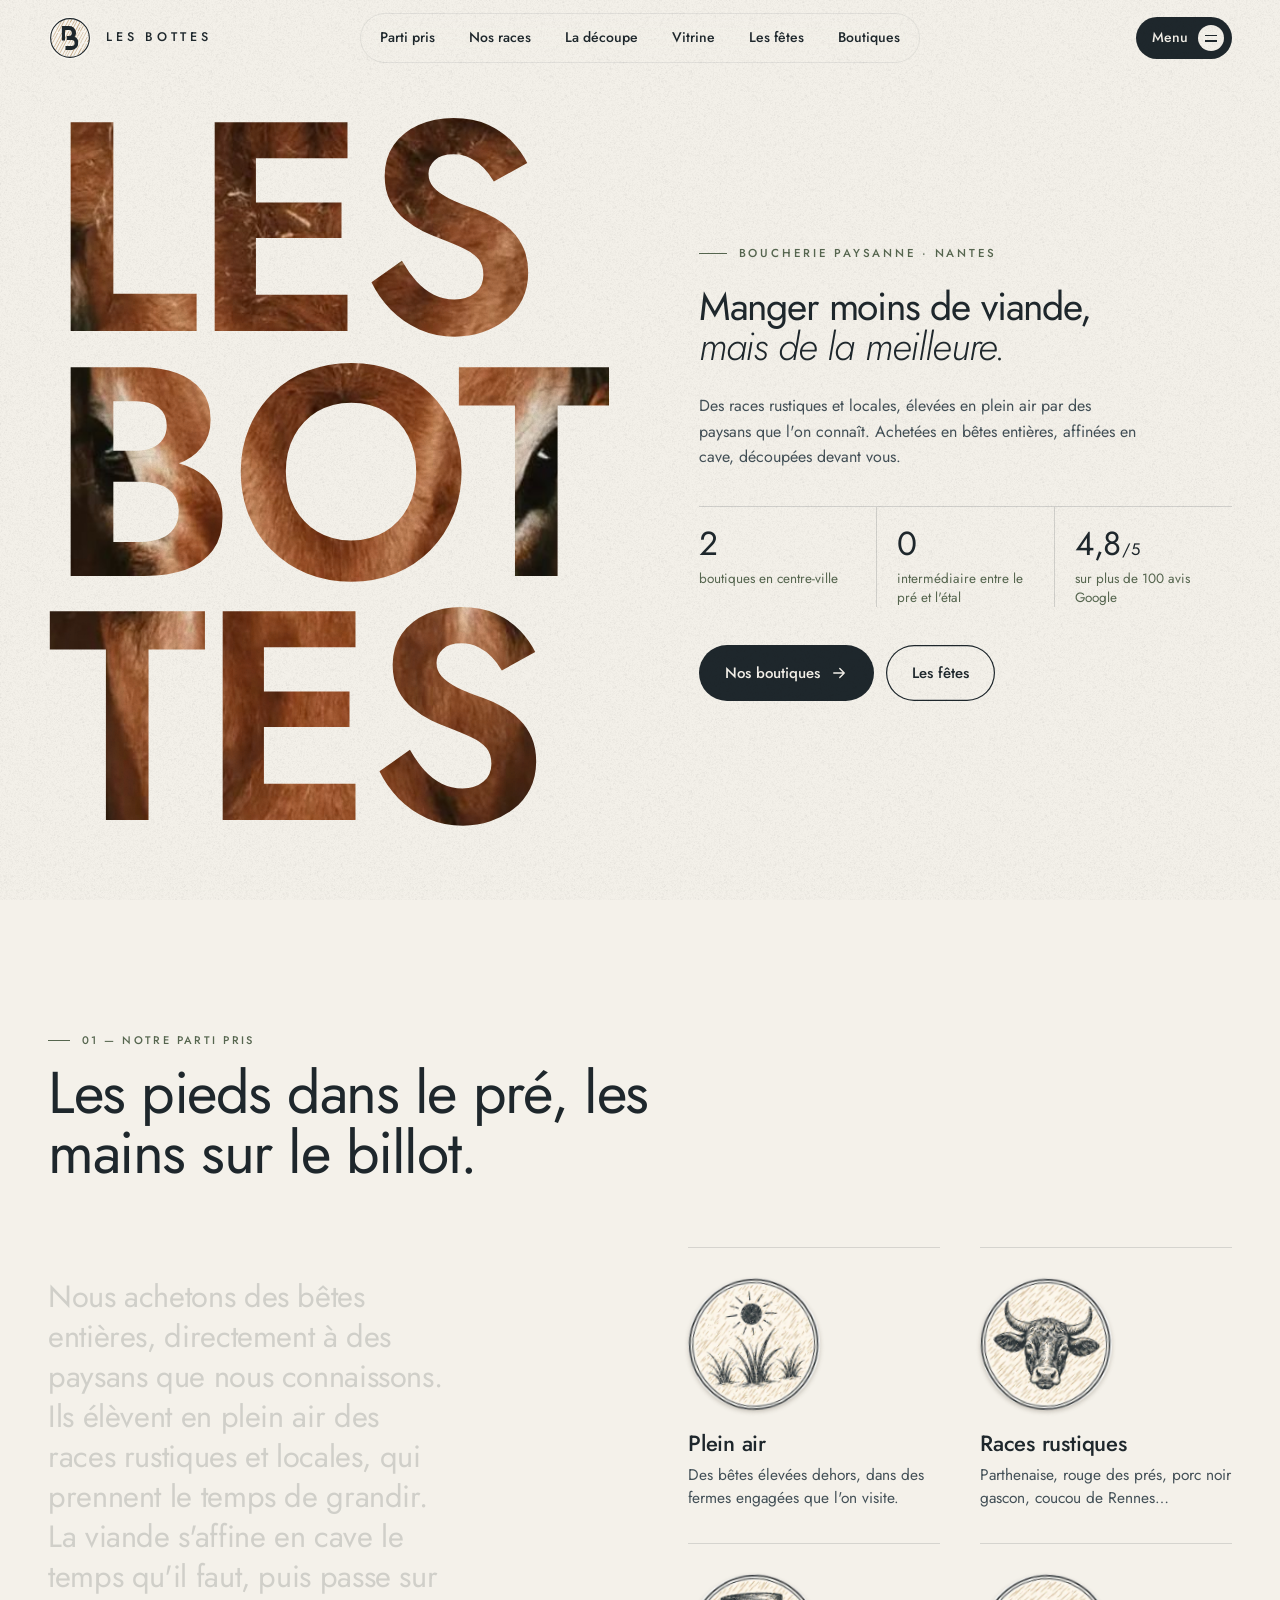
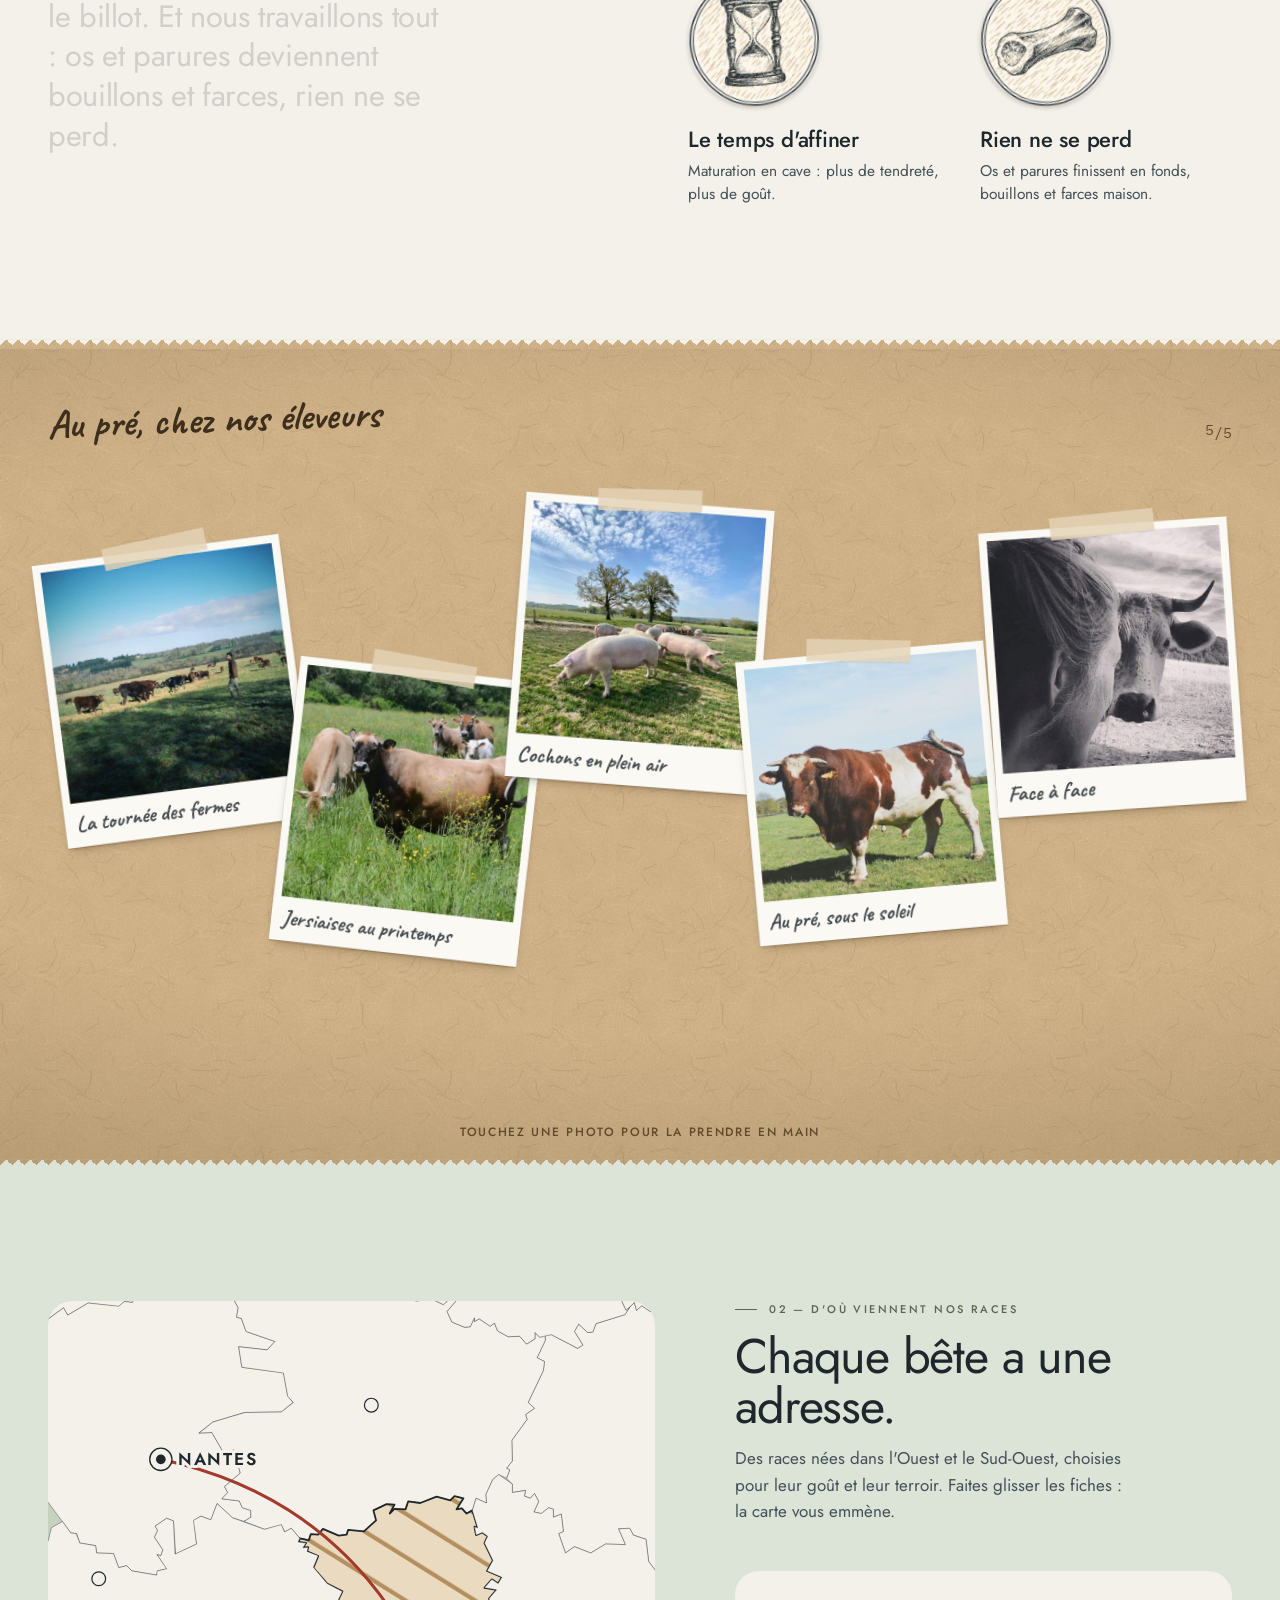
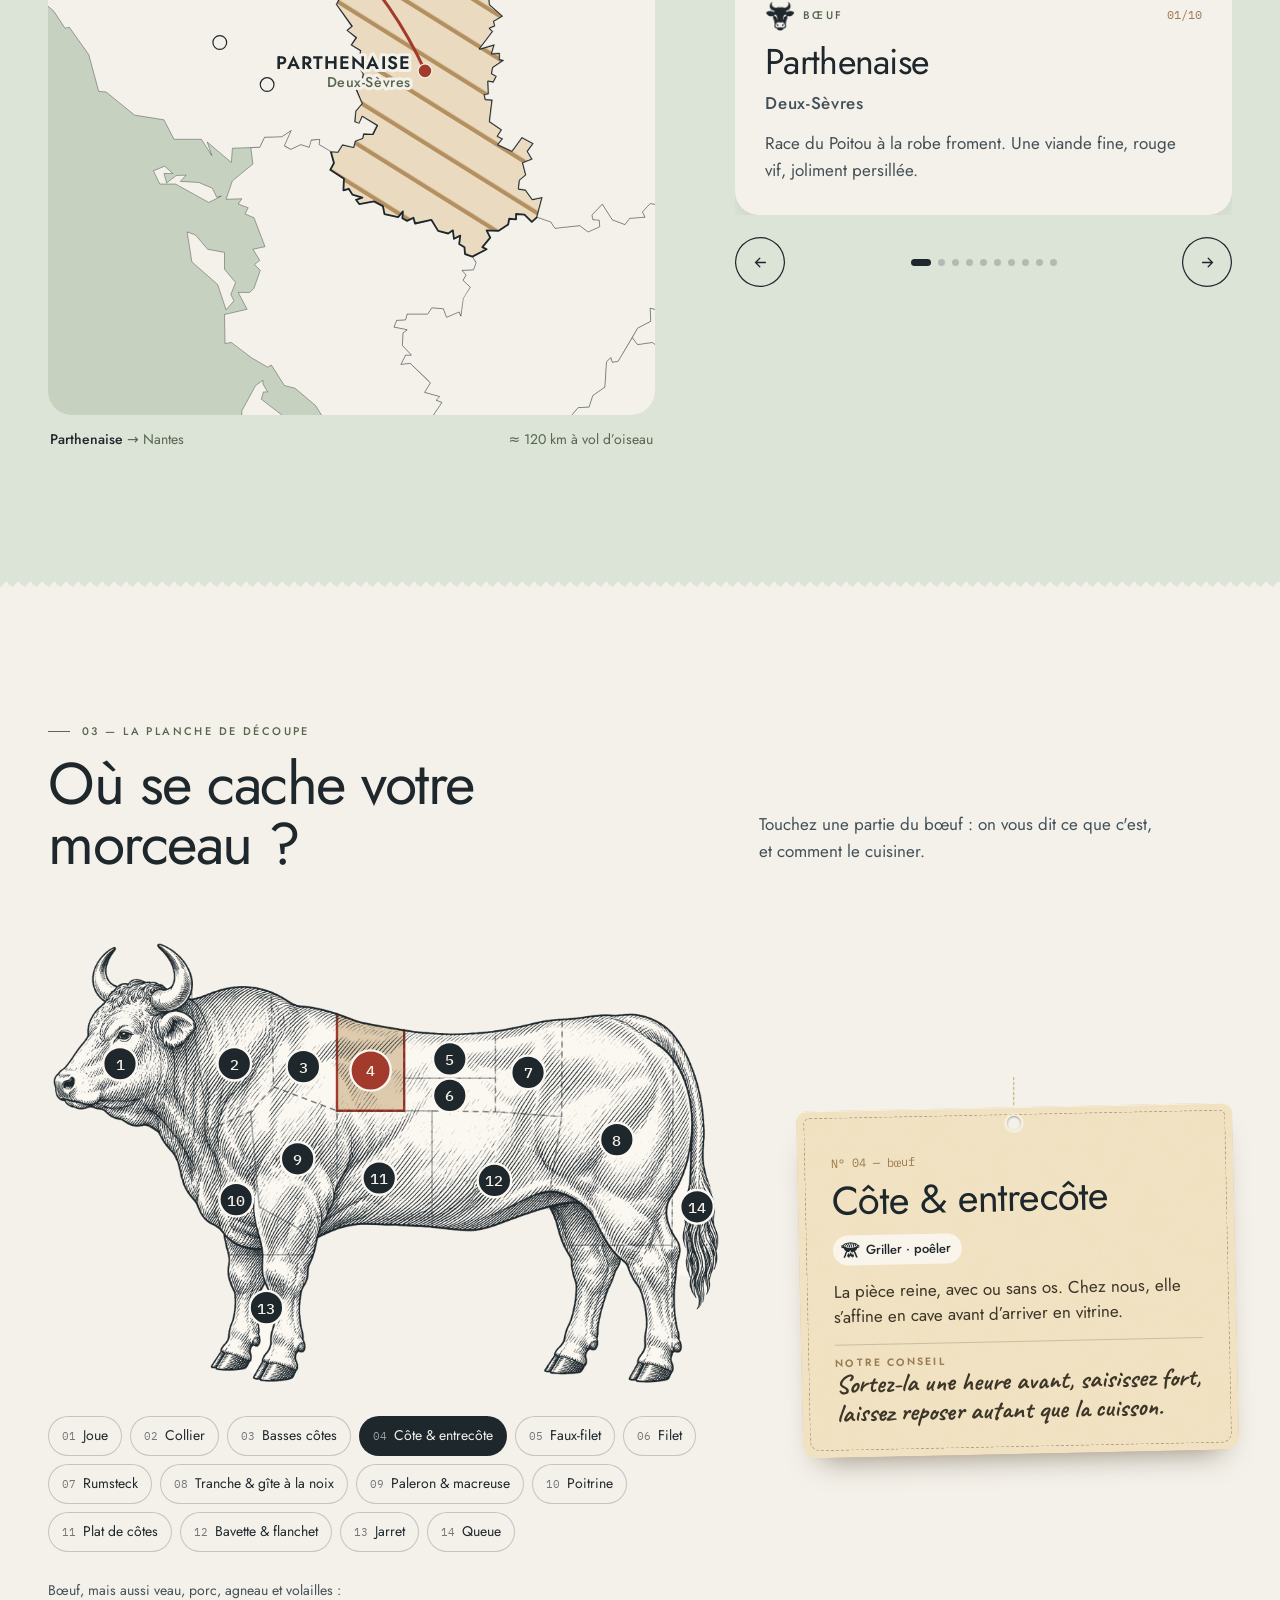
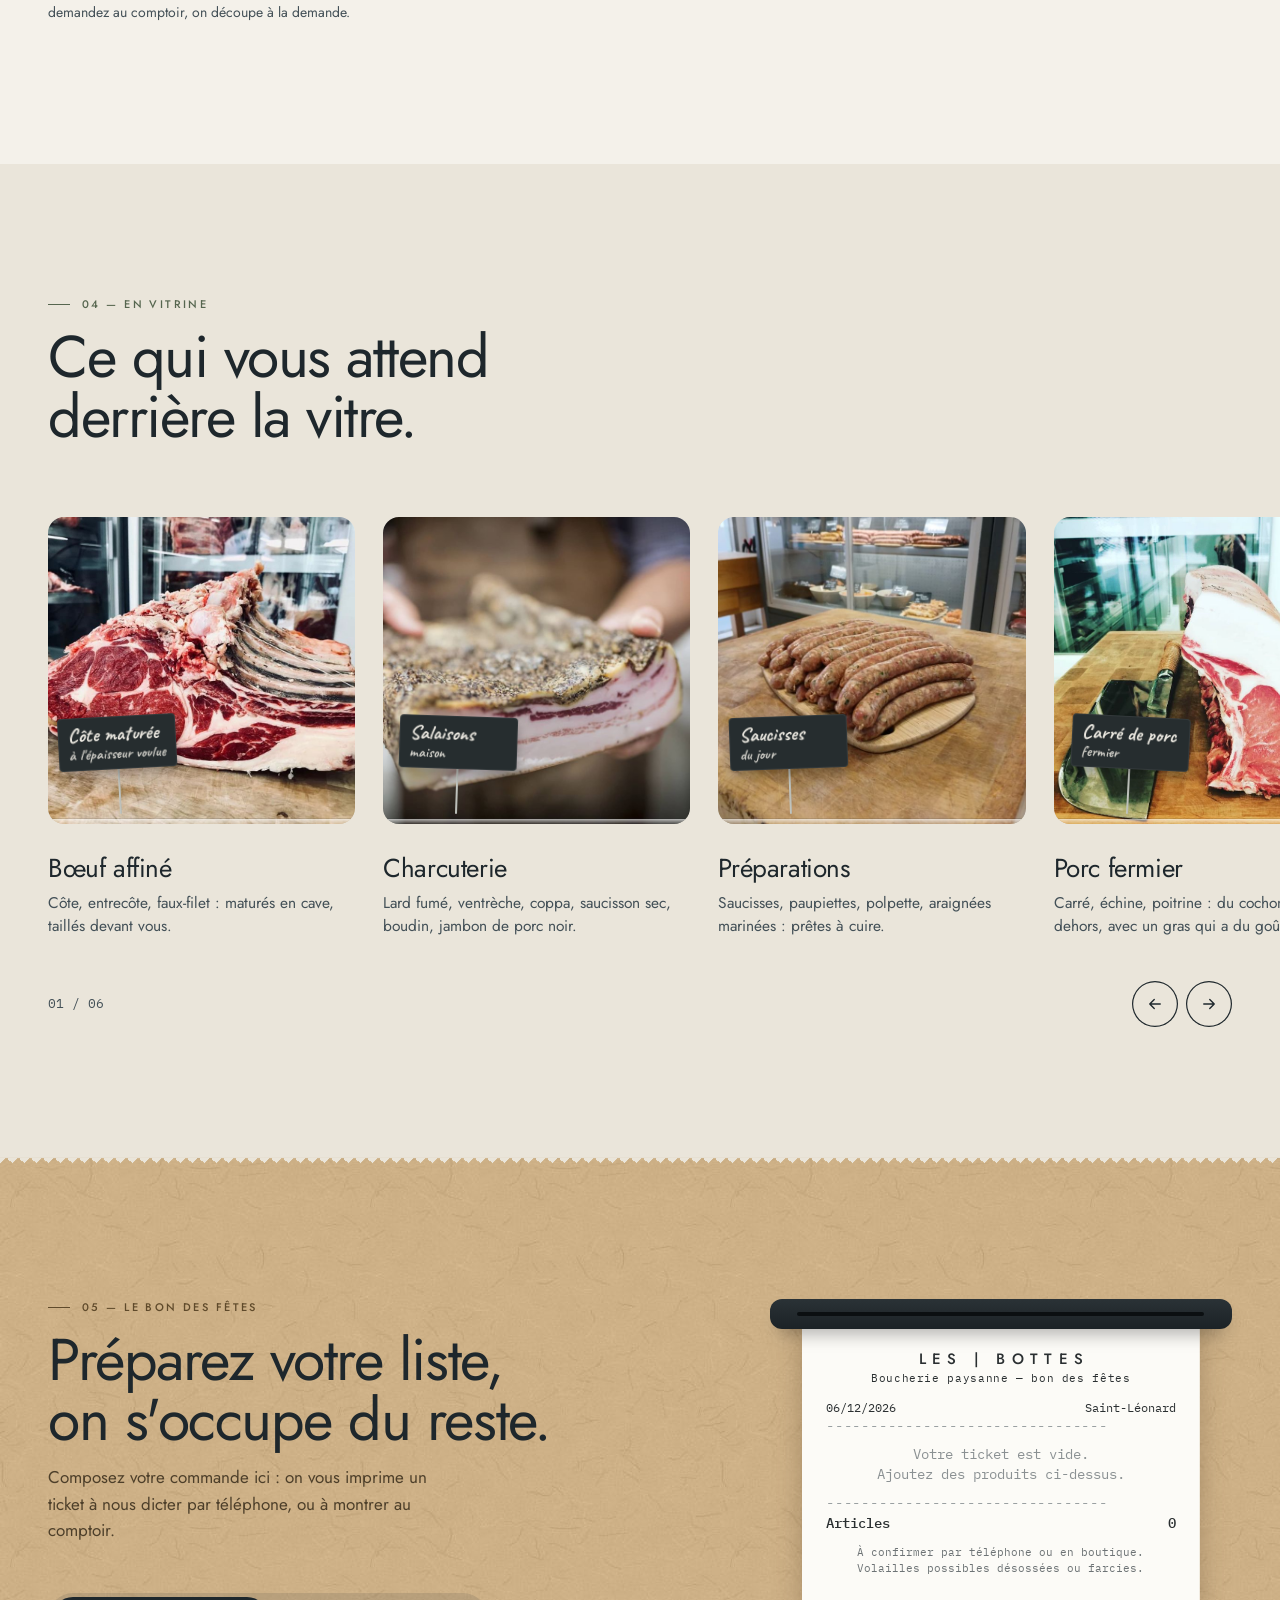
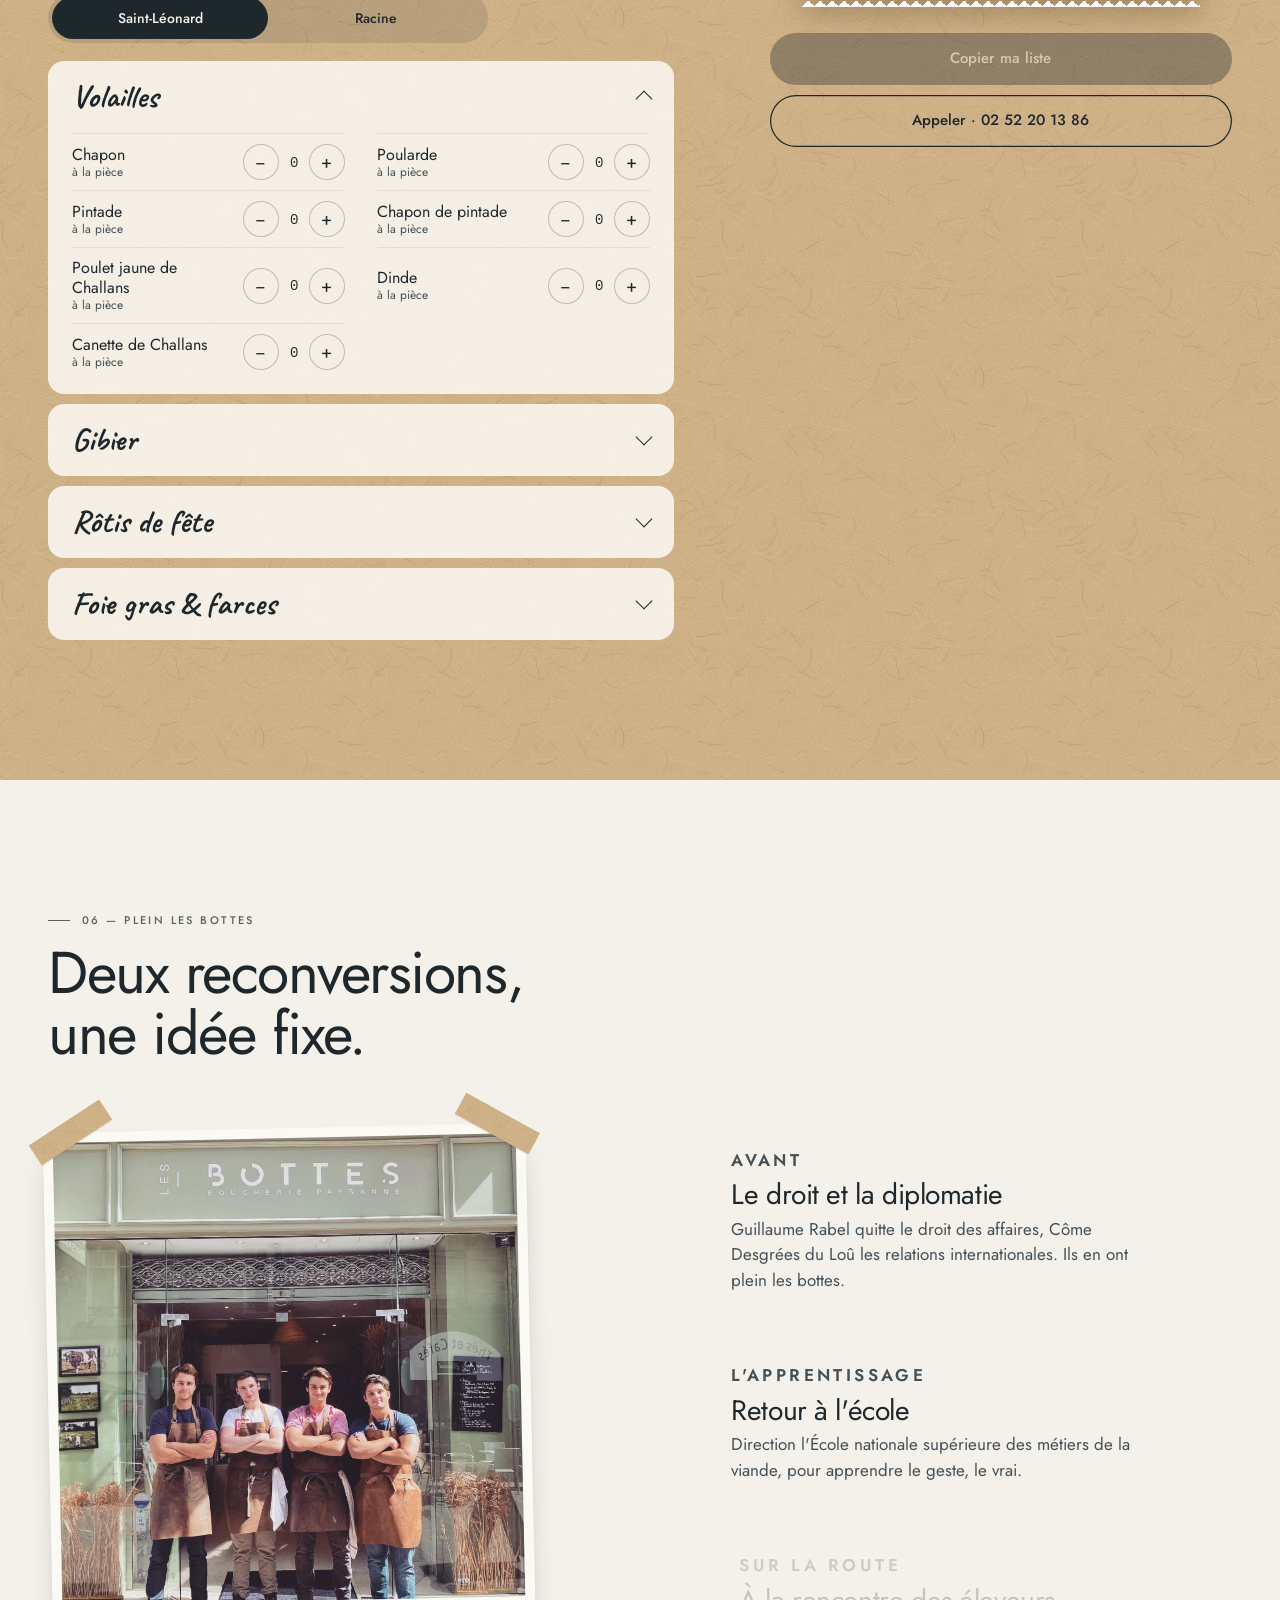
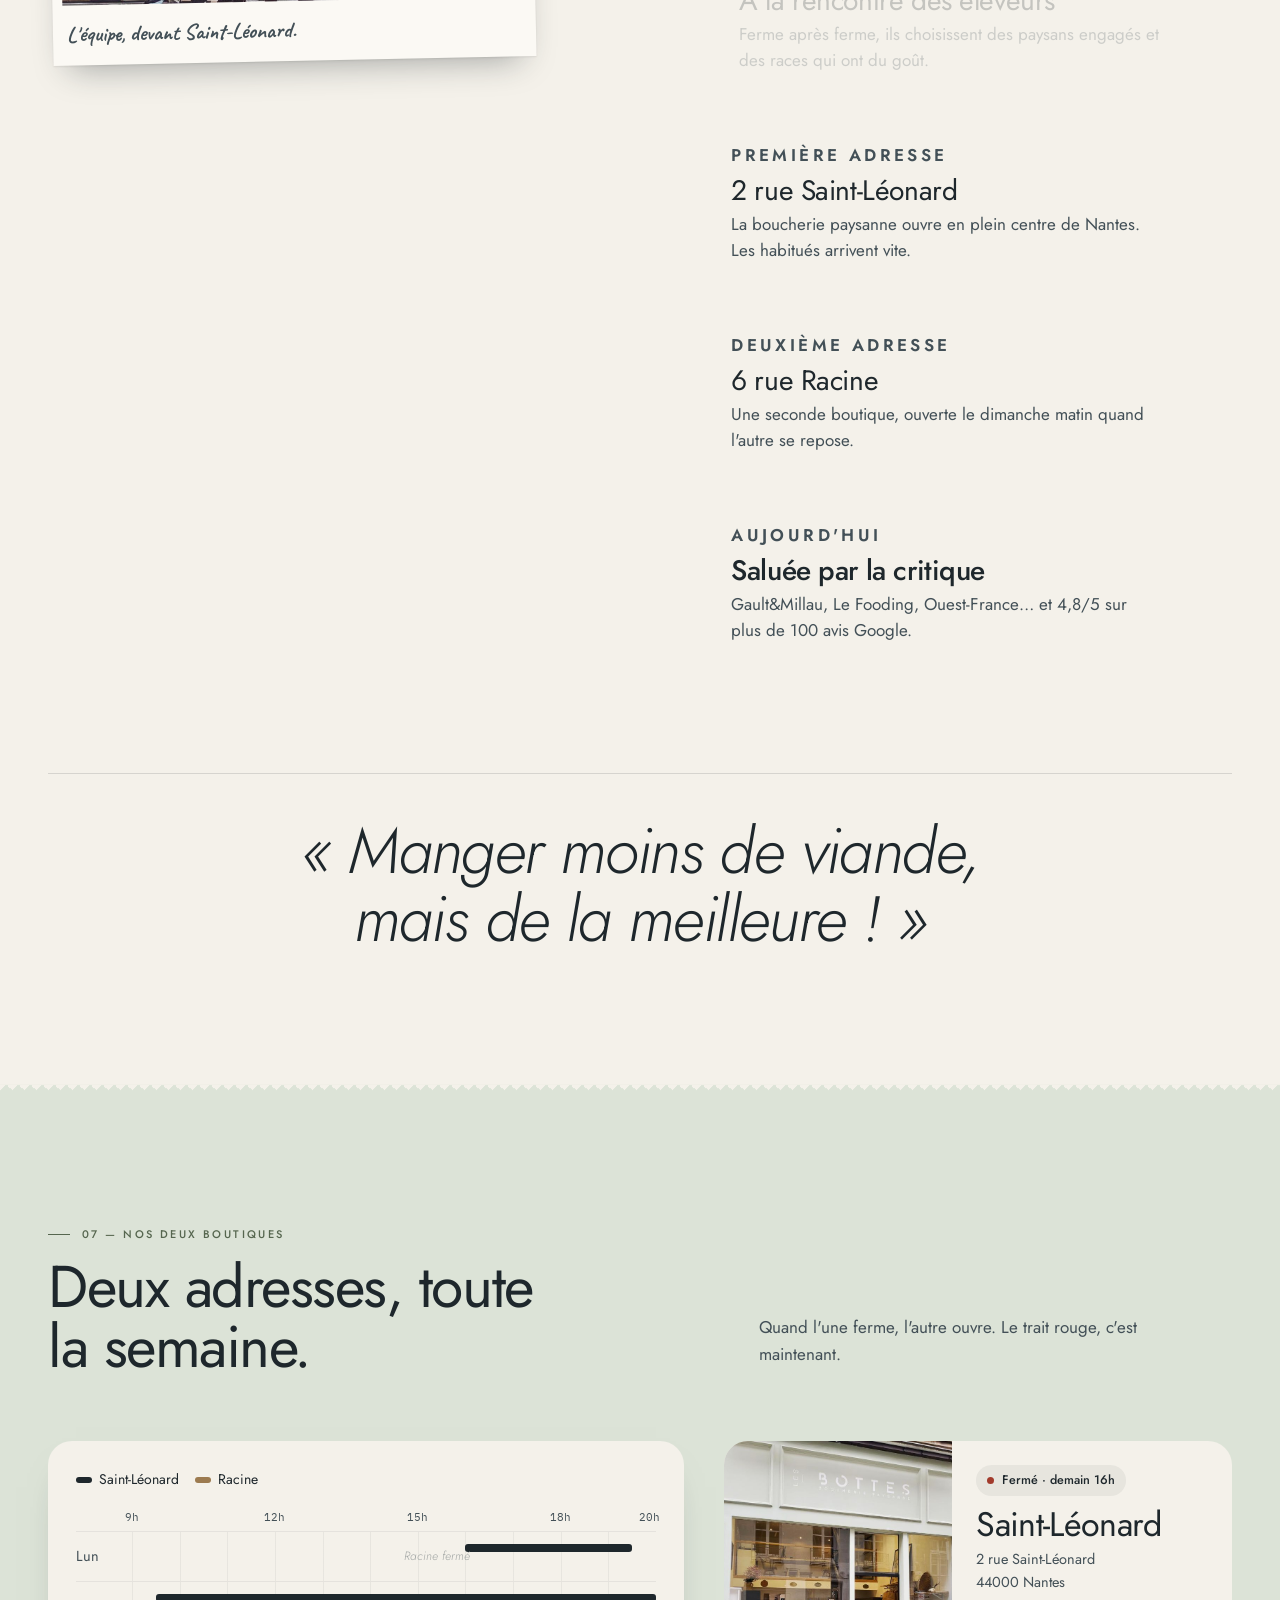
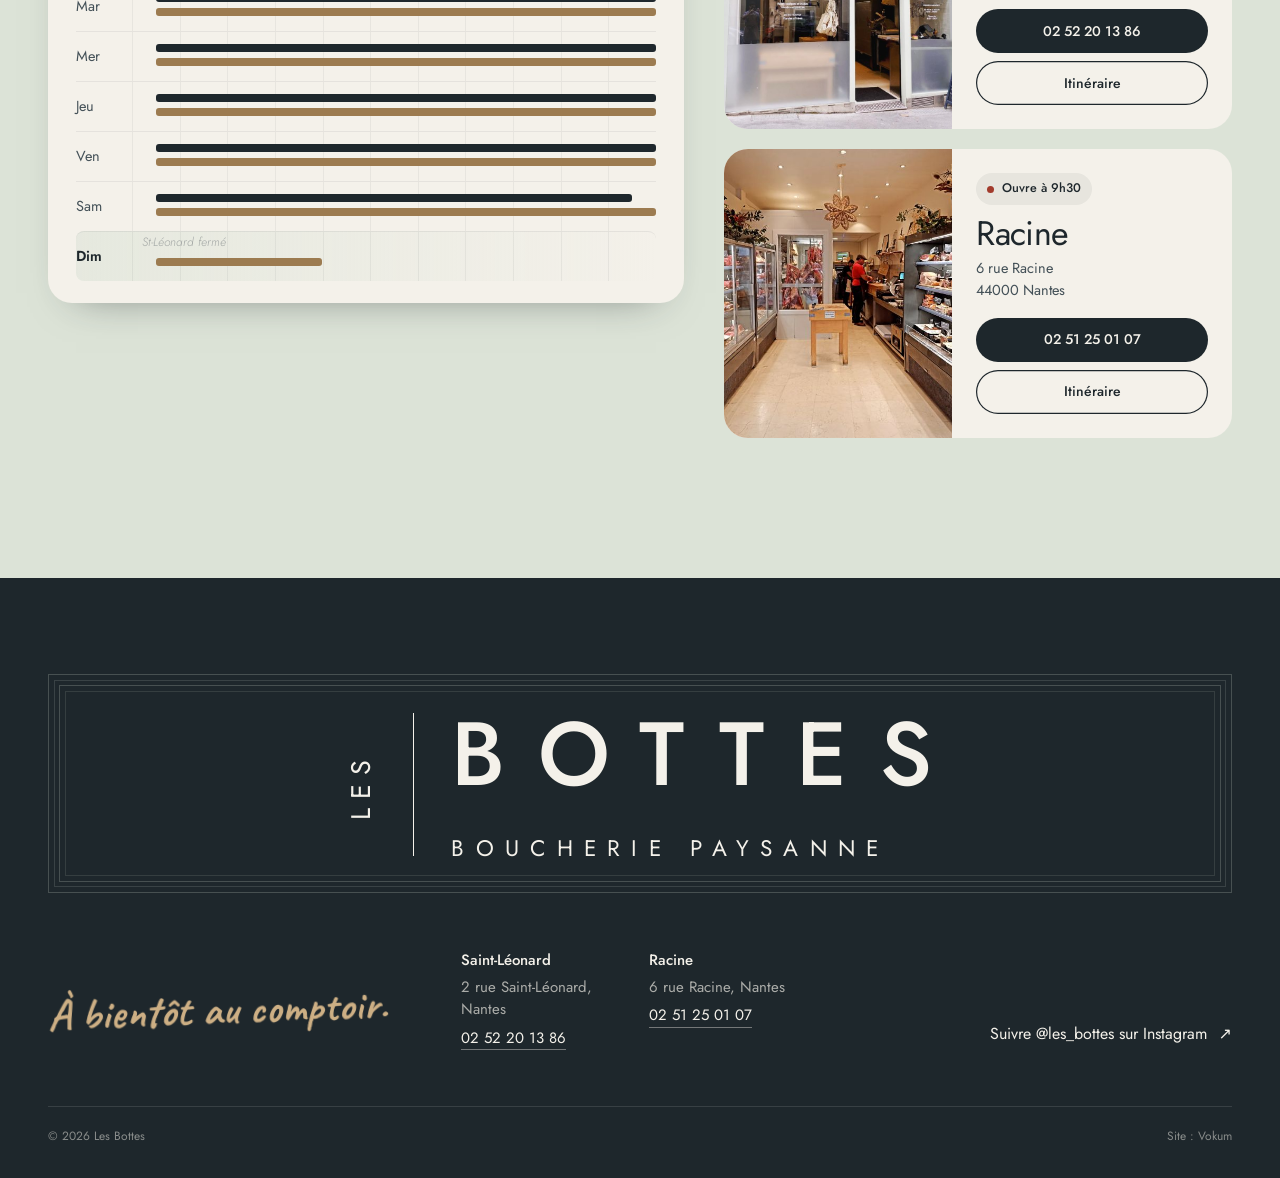
==== commit 0adaa04b: "Hero ordinateur : manifeste à droite (texte, chiffres clés) Variante 1 retenue : kicker, slogan, par" ====
--- a/index.html
+++ b/index.html
@@ -27,7 +27,7 @@
 <link rel="preload" href="fonts/jost-latin-400-normal.woff2" as="font" type="font/woff2" crossorigin>
 <link rel="preload" href="fonts/jost-latin-500-normal.woff2" as="font" type="font/woff2" crossorigin>
 <link rel="icon" href="data:image/svg+xml,%3Csvg xmlns=%22http://www.w3.org/2000/svg%22 viewBox=%220 0 100 100%22%3E%3Ccircle cx=%2250%22 cy=%2250%22 r=%2247%22 fill=%22%23FBF8F2%22 stroke=%22%231E272C%22 stroke-width=%224%22/%3E%3Cpath transform=%22translate(31 23) scale(.54)%22 fill=%22%231E272C%22 d=%22M0 0H31A28.5 28.5 0 0 1 54.6 45.2A27.4 27.4 0 0 1 69.8 71.8A28.2 28.2 0 0 1 43 100H16V83.3H42A12.5 12.5 0 0 0 42 58.2H21.2V42H30A12.7 12.7 0 0 0 30 16.6H18A4 4 0 0 0 14 20.6V60.4H0Z%22/%3E%3C/svg%3E">
-<link rel="stylesheet" href="css/site.css?v=c14351a9">
+<link rel="stylesheet" href="css/site.css?v=ebe11daf">
 <script type="application/ld+json">
 {"@context":"https://schema.org","@graph":[
 {"@type":"ButcherShop","name":"Les Bottes — Saint-Léonard","slogan":"Manger moins de viande, mais de la meilleure !","telephone":"+33252201386","address":{"@type":"PostalAddress","streetAddress":"2 rue Saint-Léonard","postalCode":"44000","addressLocality":"Nantes","addressCountry":"FR"},"sameAs":["https://www.instagram.com/les_bottes/"],
@@ -100,9 +100,16 @@
       <span class="gl"><span class="gl__t">tes</span><i class="gl__blade"></i></span>
     </span>
   </h1>
+  <p class="giant__kick">Boucherie paysanne · Nantes</p>
   <p class="giant__band" aria-hidden="true"><span>Boucherie</span><span>paysanne</span><span>Nantes</span></p>
   <p class="giant__claim"><span>Manger moins de viande,</span> <em>mais de la meilleure.</em></p>
   <p class="giant__status" data-hero-status><i></i><span>—</span></p>
+  <p class="giant__lead">Des races rustiques et locales, élevées en plein air par des paysans que l'on connaît. Achetées en bêtes entières, affinées en cave, découpées devant vous.</p>
+  <ul class="giant__facts">
+    <li><b>2</b><span>boutiques en centre-ville</span></li>
+    <li><b>0</b><span>intermédiaire entre le pré et l'étal</span></li>
+    <li><b>4,8<small>/5</small></b><span>sur plus de 100 avis Google</span></li>
+  </ul>
   <div class="giant__ctas">
     <a class="btn btn--ink" href="#boutiques">Nos boutiques<svg viewBox="0 0 24 24" aria-hidden="true"><path d="M5 12h14M13 6l6 6-6 6"/></svg></a>
     <a class="btn btn--ghost" href="#fetes">Les fêtes</a>
--- a/css/site.css
+++ b/css/site.css
@@ -181,6 +181,7 @@
 .giant__ctas{display:grid;grid-template-columns:1fr 1fr;gap:10px;margin-top:16px}
 @media (max-height:640px){.giant__status{display:none}.giant__ctas .btn{height:46px}}
 .giant__ctas .btn{padding:0 14px}
+.giant__kick,.giant__lead,.giant__facts{display:none}
 
 /* ==========================================================
    01 — PARTI PRIS
@@ -538,17 +539,33 @@
   .roll__shops{grid-template-columns:1fr;align-self:end}
   .roll__insta{align-self:start}
 
-  /* --- Hero --- */
-  .giant{display:grid;grid-template-columns:auto minmax(320px,1fr);grid-template-rows:1fr auto auto auto auto;column-gap:clamp(48px,6vw,110px);
+  /* --- Hero : lettres à gauche, manifeste à droite --- */
+  .giant{display:grid;grid-template-columns:auto minmax(340px,1fr);grid-template-rows:1fr repeat(5,auto) 1fr;column-gap:clamp(56px,7vw,120px);
     min-height:100vh;padding:calc(var(--top) + 18px) var(--pad) 48px}
-  .giant__title{grid-row:1/span 5;align-self:center;display:block}
+  .giant__title{grid-row:1/-1;align-self:center;display:block}
   .gl{font-size:min(31vw,calc((100vh - var(--top) - 90px) / 2.46),390px)}
   .giant__word{margin:0}
-  .giant__band{grid-column:2;grid-row:2;margin-top:0}
-  .giant__claim{grid-column:2;grid-row:3;font-size:clamp(38px,3.5vw,58px);margin-top:28px}
-  .giant__status{grid-column:2;grid-row:4;justify-self:start;margin-top:26px;font-size:14px}
-  .giant__ctas{grid-column:2;grid-row:5;display:flex;gap:12px;margin-top:26px}
+  .giant__band,.giant__status{display:none}
+  .giant__kick,.giant__lead,.giant__facts{display:block}
+  .giant__kick,.giant__claim,.giant__lead,.giant__facts,.giant__ctas{grid-column:2;max-width:580px}
+  .giant__kick{grid-row:2;display:flex;align-items:center;gap:12px;font-size:11.5px;letter-spacing:.24em;text-transform:uppercase;font-weight:500;color:var(--sage-ink)}
+  .giant__kick::before{content:"";width:28px;height:1px;background:currentColor}
+  .giant__claim{grid-row:3;font-size:clamp(34px,3.05vw,54px);margin-top:24px}
+  .giant__claim span{white-space:nowrap}
+  .giant__lead{grid-row:4;font-size:clamp(16px,1.25vw,19px);line-height:1.6;color:var(--ink-soft);margin-top:26px;max-width:44ch}
+  .giant__facts{grid-row:5;display:grid;grid-template-columns:repeat(3,1fr);margin-top:36px;border-top:1px solid rgba(30,39,44,.16)}
+  .giant__facts li{padding:20px 16px 0 0}
+  .giant__facts li+li{padding-left:20px;border-left:1px solid rgba(30,39,44,.16)}
+  .giant__facts b{display:block;font-size:clamp(30px,2.6vw,40px);font-weight:400;letter-spacing:-.02em;line-height:1}
+  .giant__facts small{font-size:.5em;margin-left:2px}
+  .giant__facts span{display:block;font-size:13.5px;line-height:1.38;color:var(--sage-ink);margin-top:10px}
+  .giant__ctas{grid-row:6;display:flex;gap:12px;margin-top:38px}
   .giant__ctas .btn{padding:0 26px;height:56px}
+  /* apparition après la lame */
+  .giant__kick,.giant__lead,.giant__facts{opacity:0;transform:translateY(18px);transition:opacity .9s var(--ease),transform .9s var(--ease)}
+  .giant__kick{transition-delay:1.4s}.giant__lead{transition-delay:1.85s}.giant__facts{transition-delay:2s}
+  body.is-open-site .giant__kick,body.is-open-site .giant__lead,body.is-open-site .giant__facts{opacity:1;transform:none}
+  .giant__ctas{transition-delay:2.15s}
 
   /* --- 01 Parti pris --- */
   .pledge{display:grid;grid-template-columns:1fr 1fr;column-gap:96px;align-items:start}
@@ -676,10 +693,10 @@
 /* tablette en portrait : hero sur une colonne */
 @media (min-width:820px) and (max-width:1099px) and (orientation:portrait){
   .giant{grid-template-columns:1fr;grid-template-rows:none;align-content:center}
-  .giant__title,.giant__band,.giant__claim,.giant__status,.giant__ctas{grid-column:1;grid-row:auto}
-  .giant__title{margin-bottom:36px}
+  .giant__title,.giant__kick,.giant__claim,.giant__lead,.giant__facts,.giant__ctas{grid-column:1;grid-row:auto}
+  .giant__title{margin-bottom:40px}
   .giant__word{width:fit-content}
-  .gl{font-size:min(30vw,calc((100vh - 470px) / 2.46),300px)}
+  .gl{font-size:min(30vw,calc((100vh - 640px) / 2.46),300px)}
   .giant__claim{font-size:clamp(40px,5.6vw,56px)}
 }
 /* tablette : on resserre la mise en page ordinateur */
